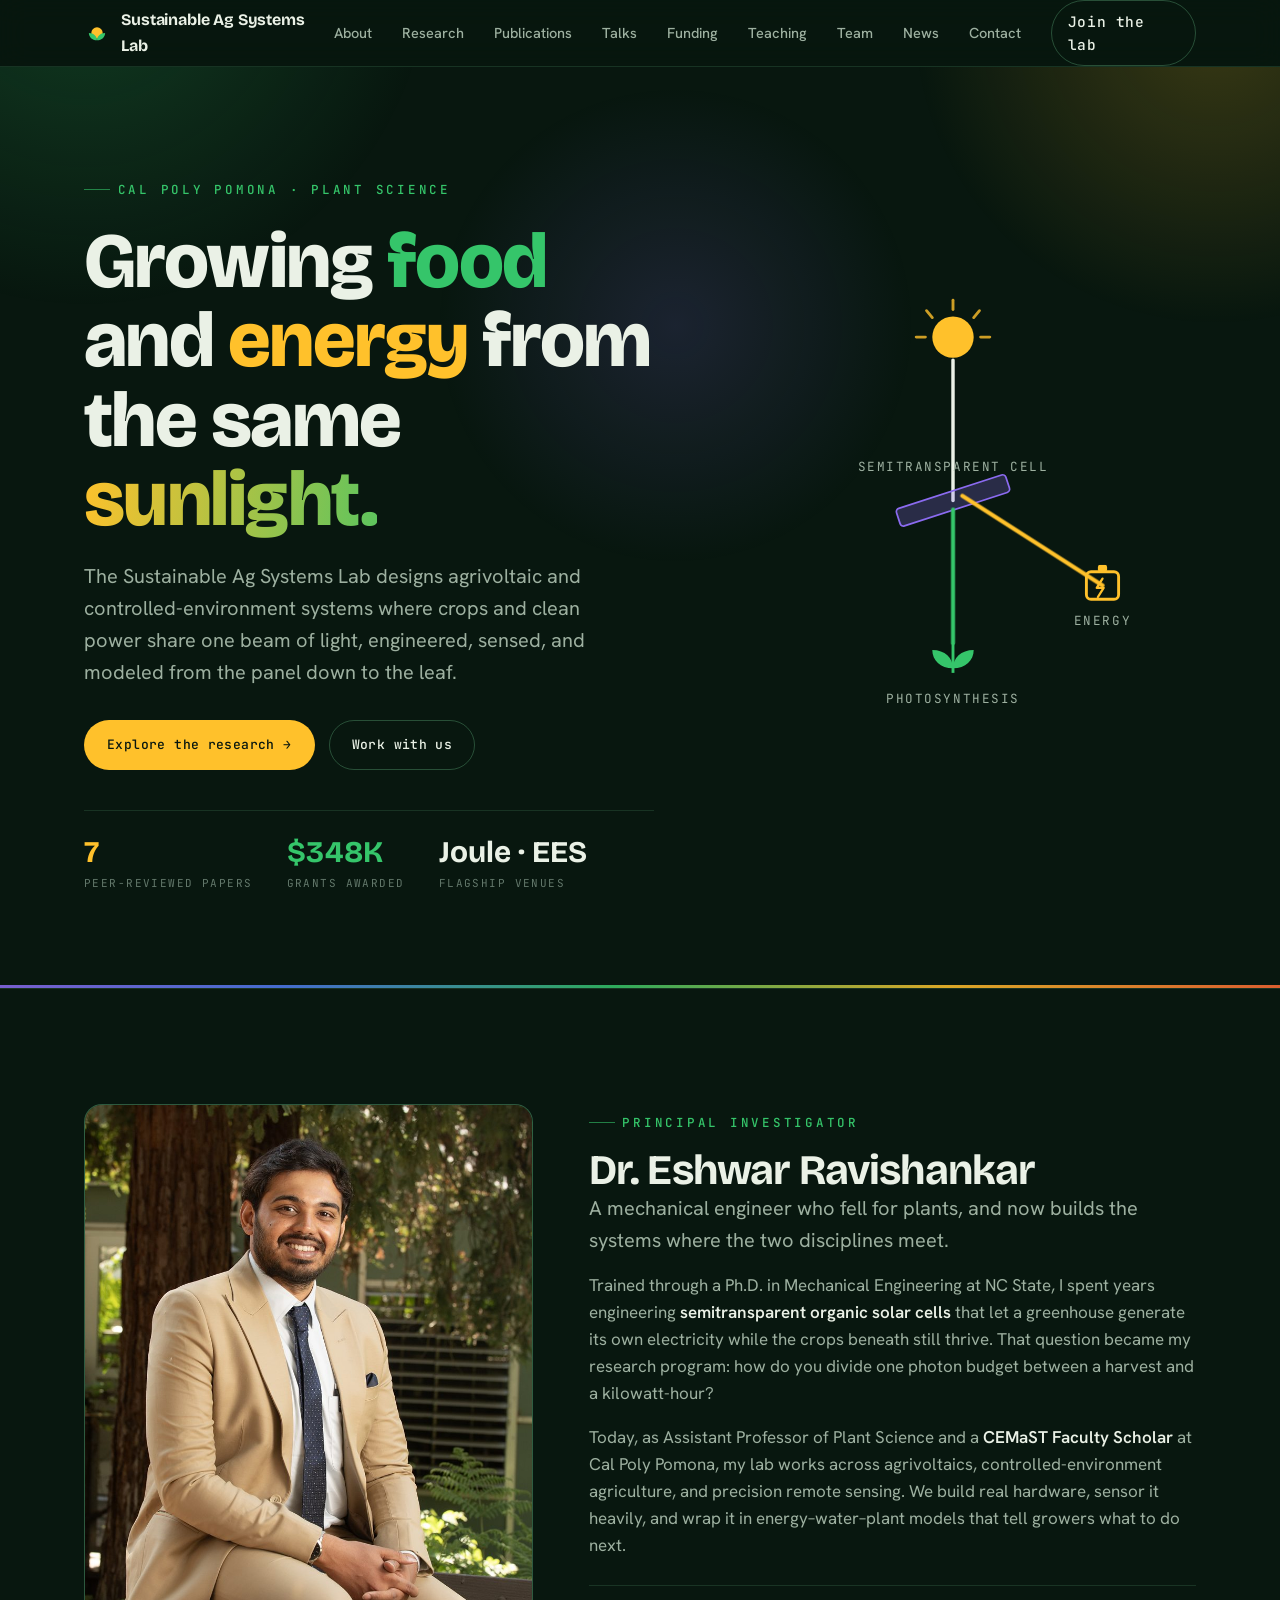
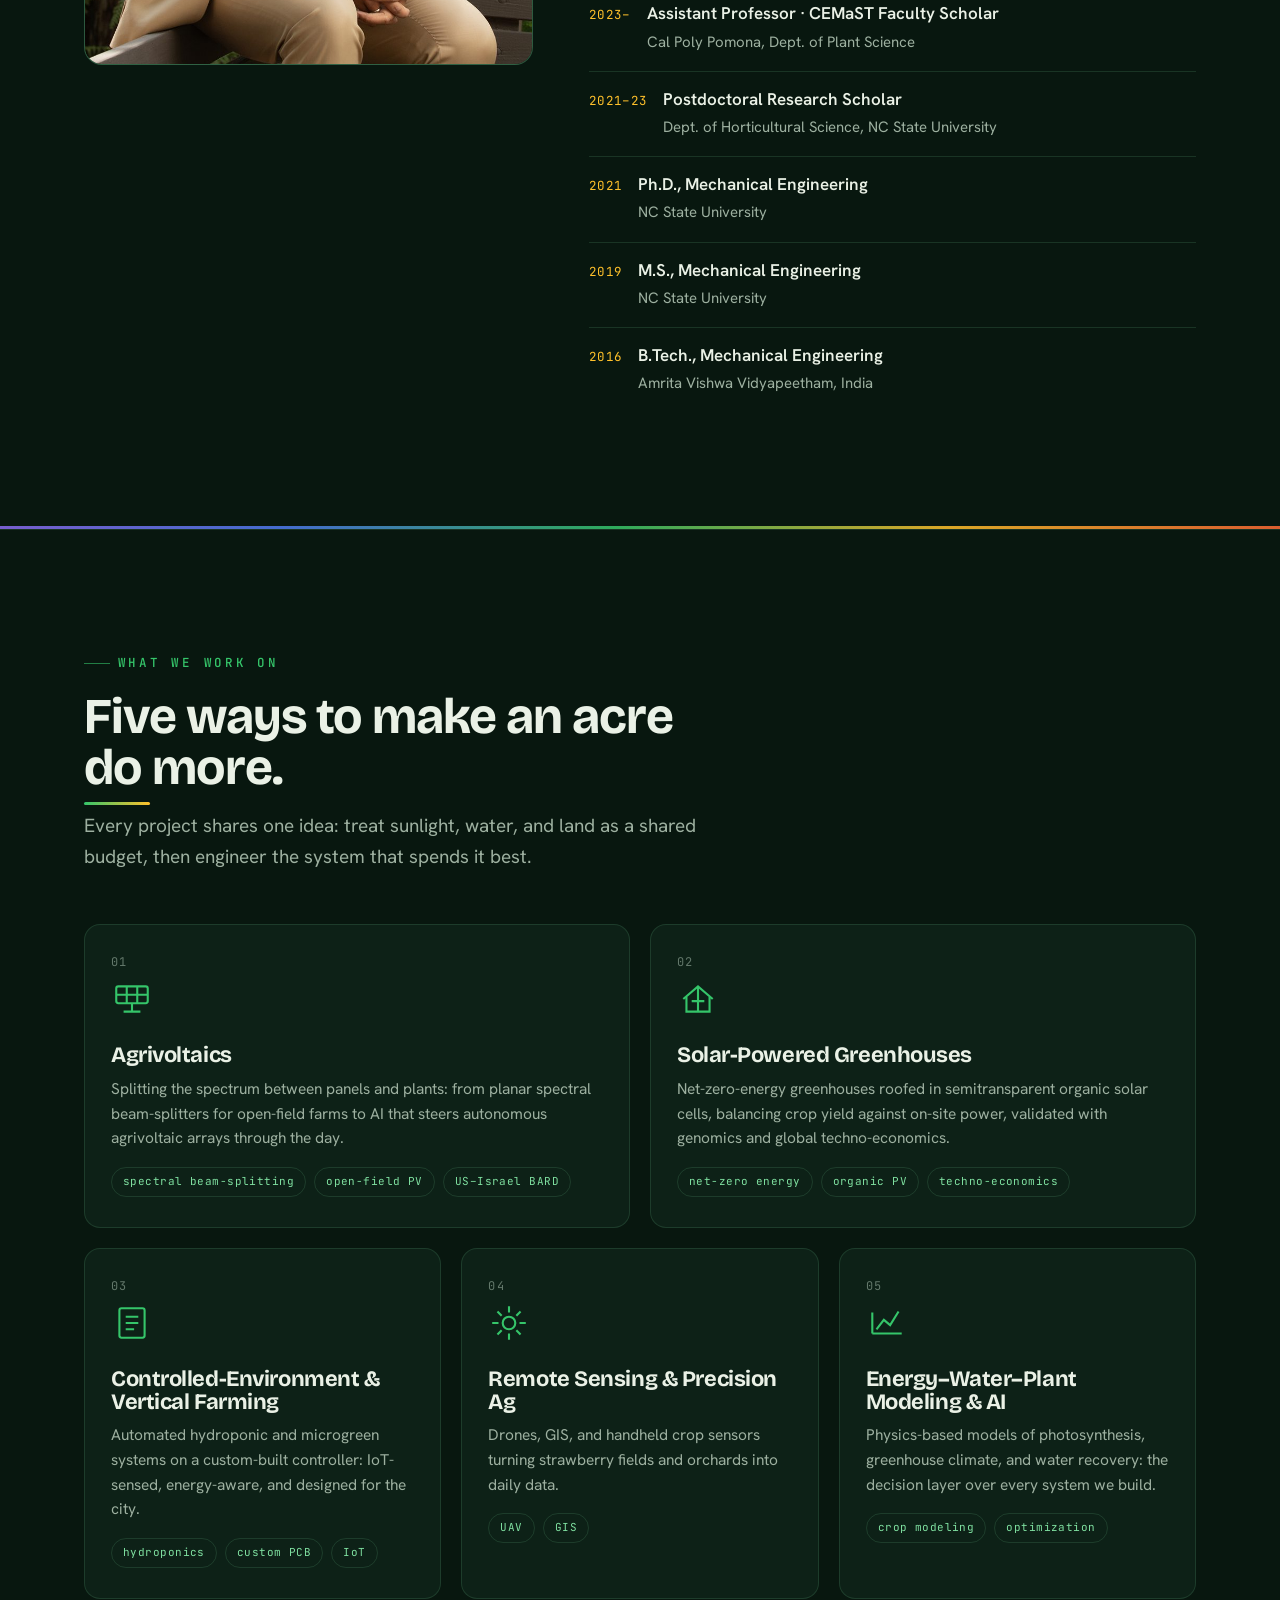
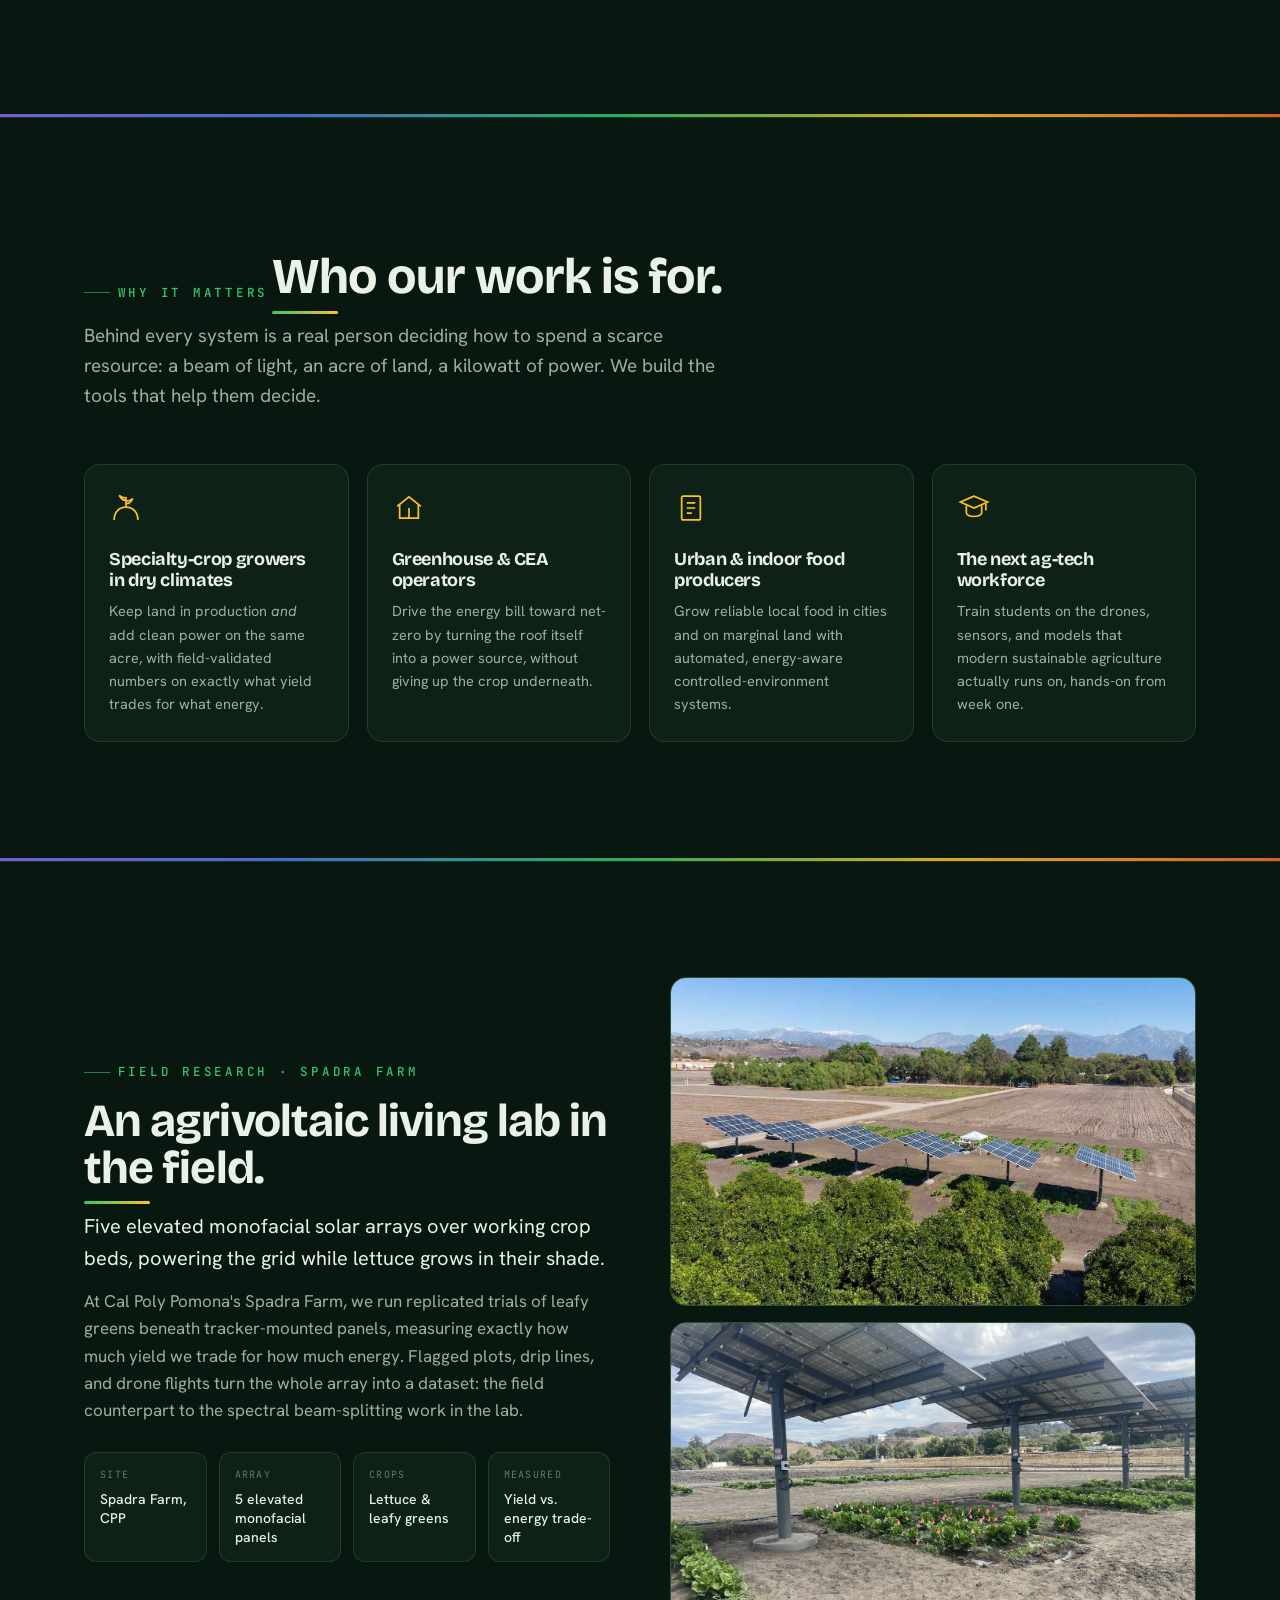
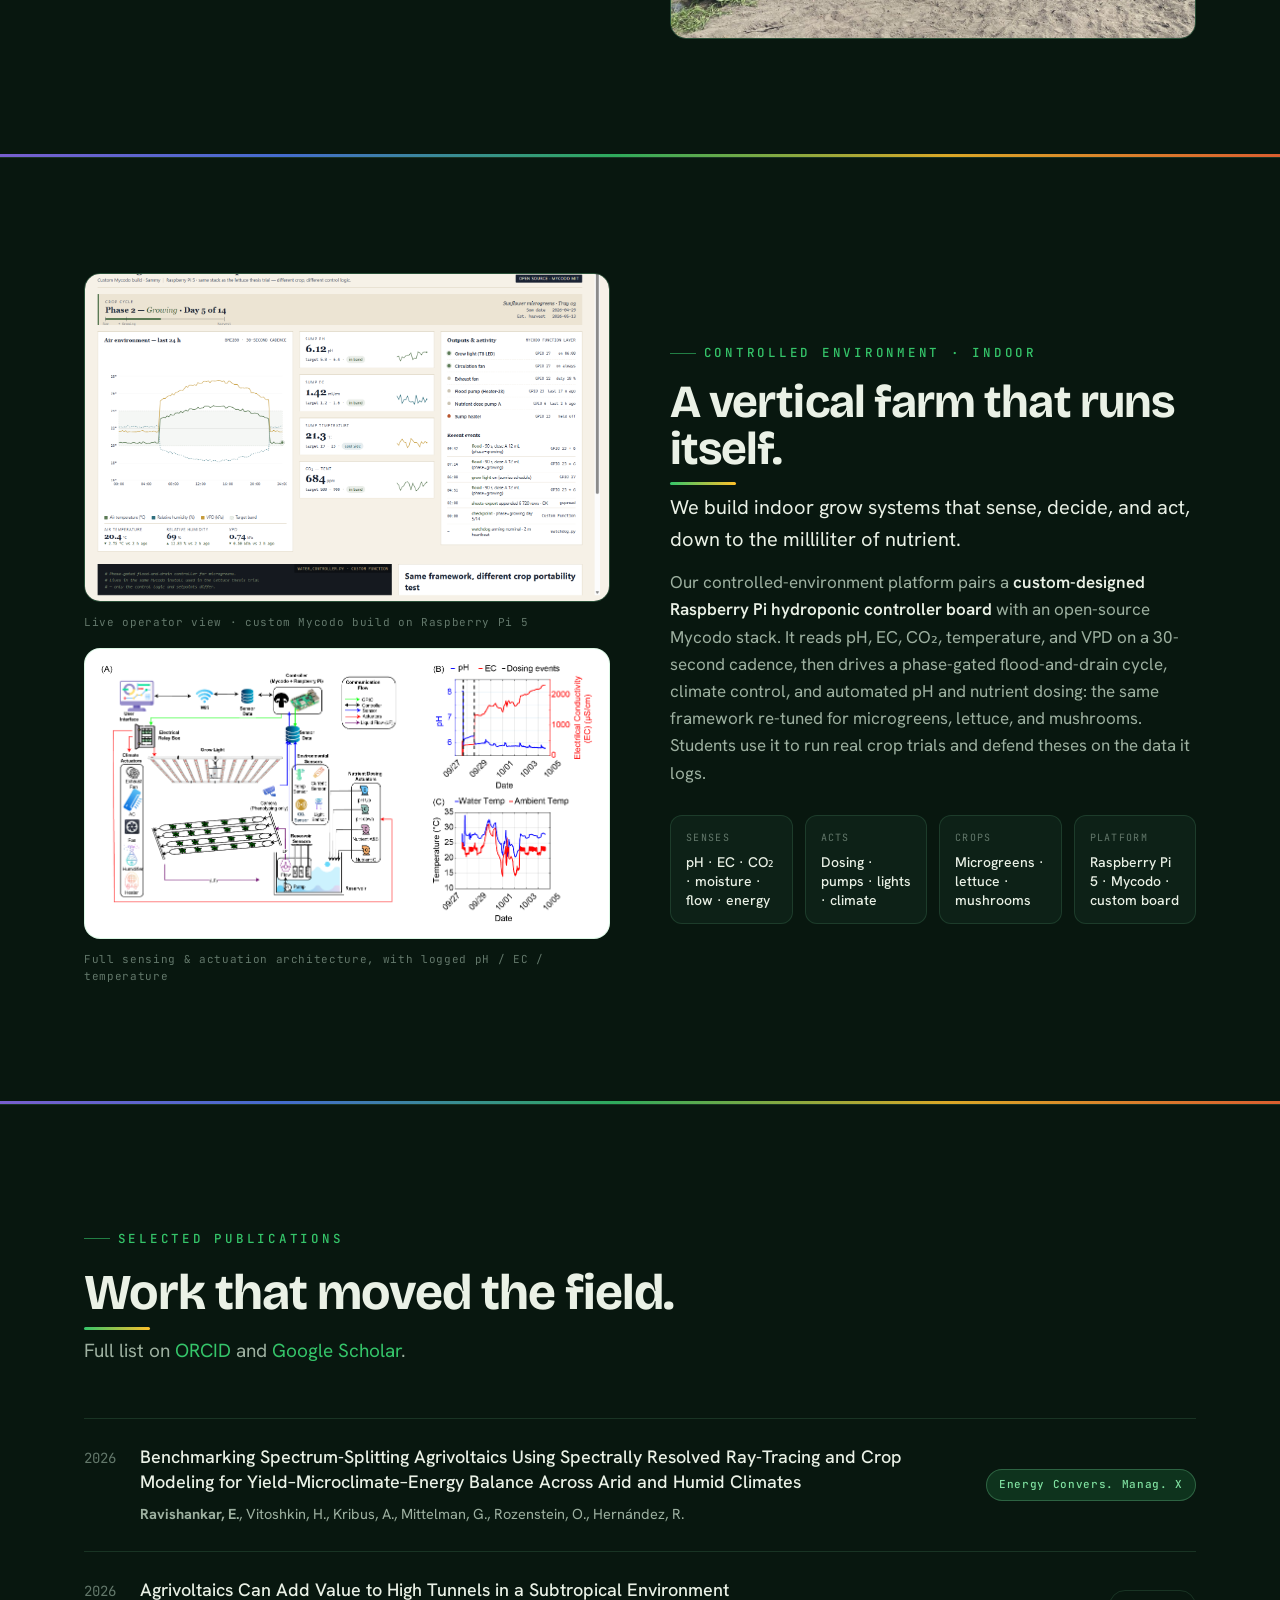
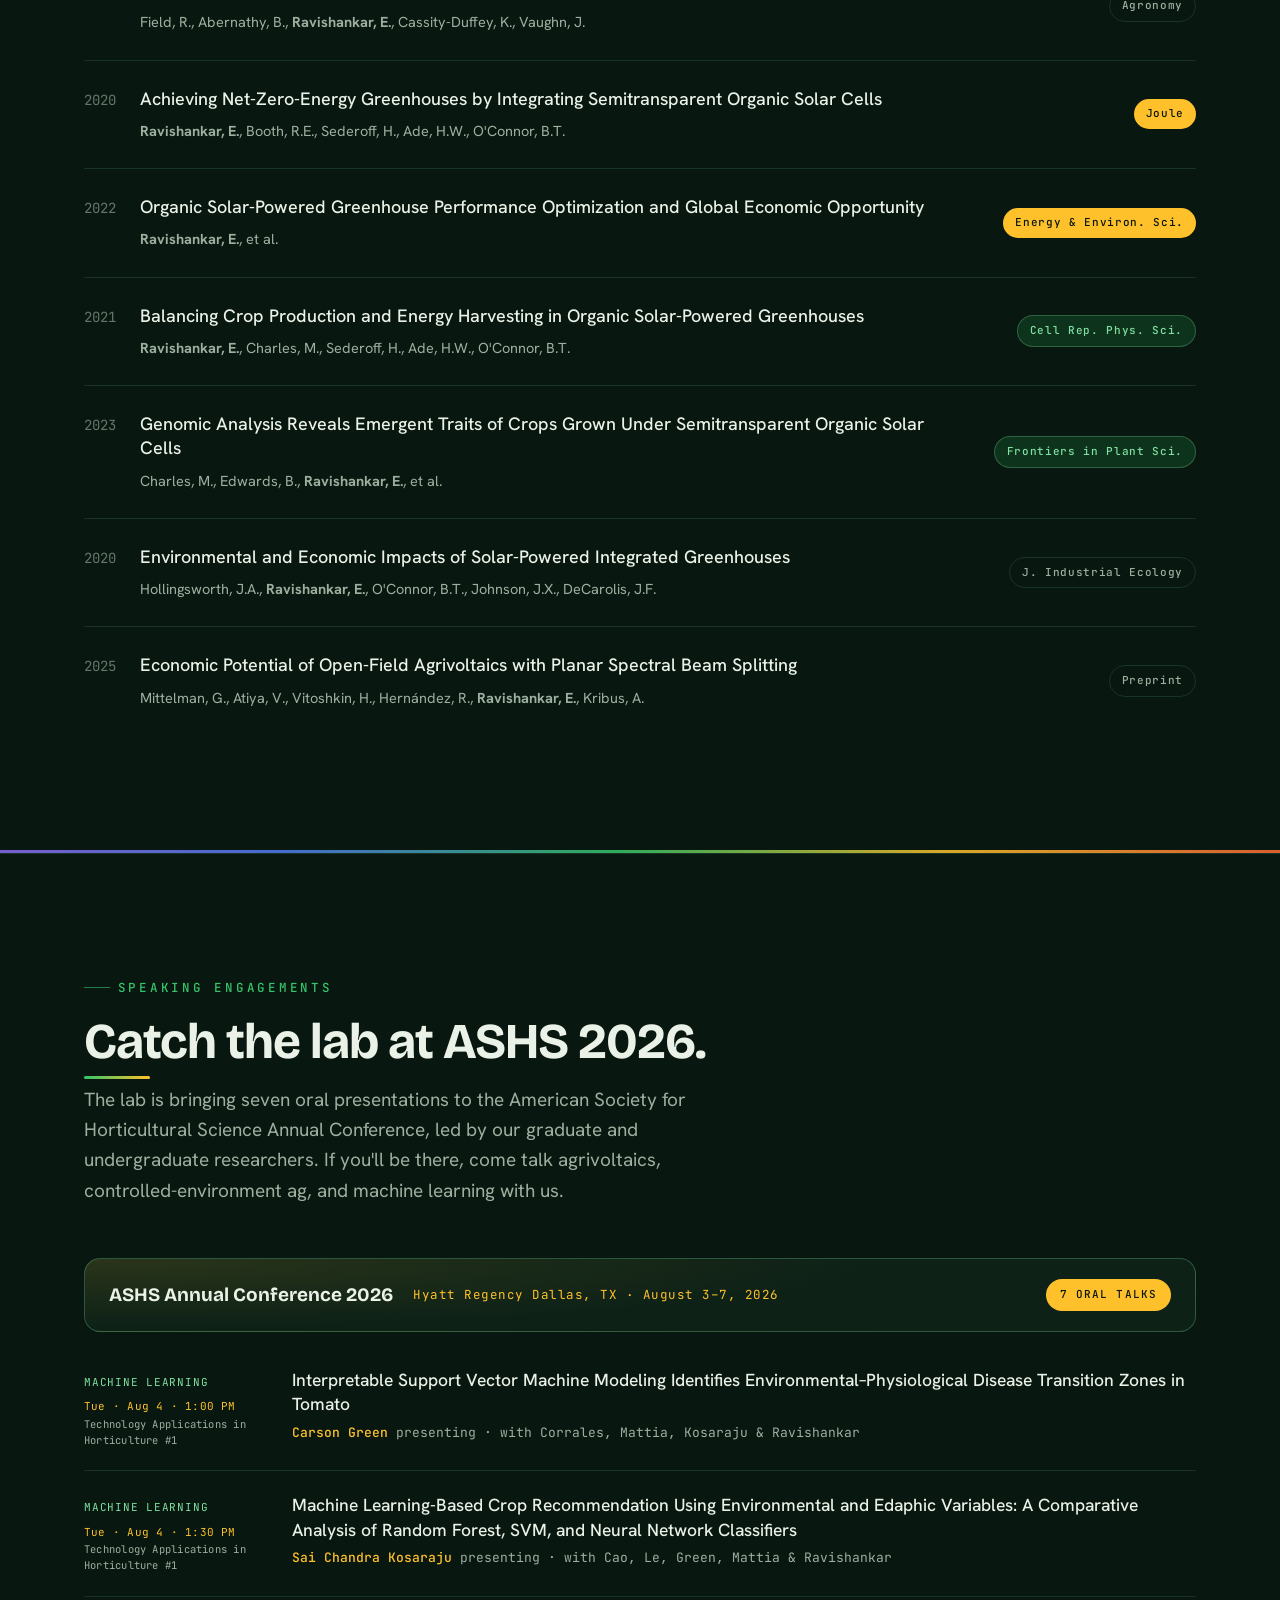
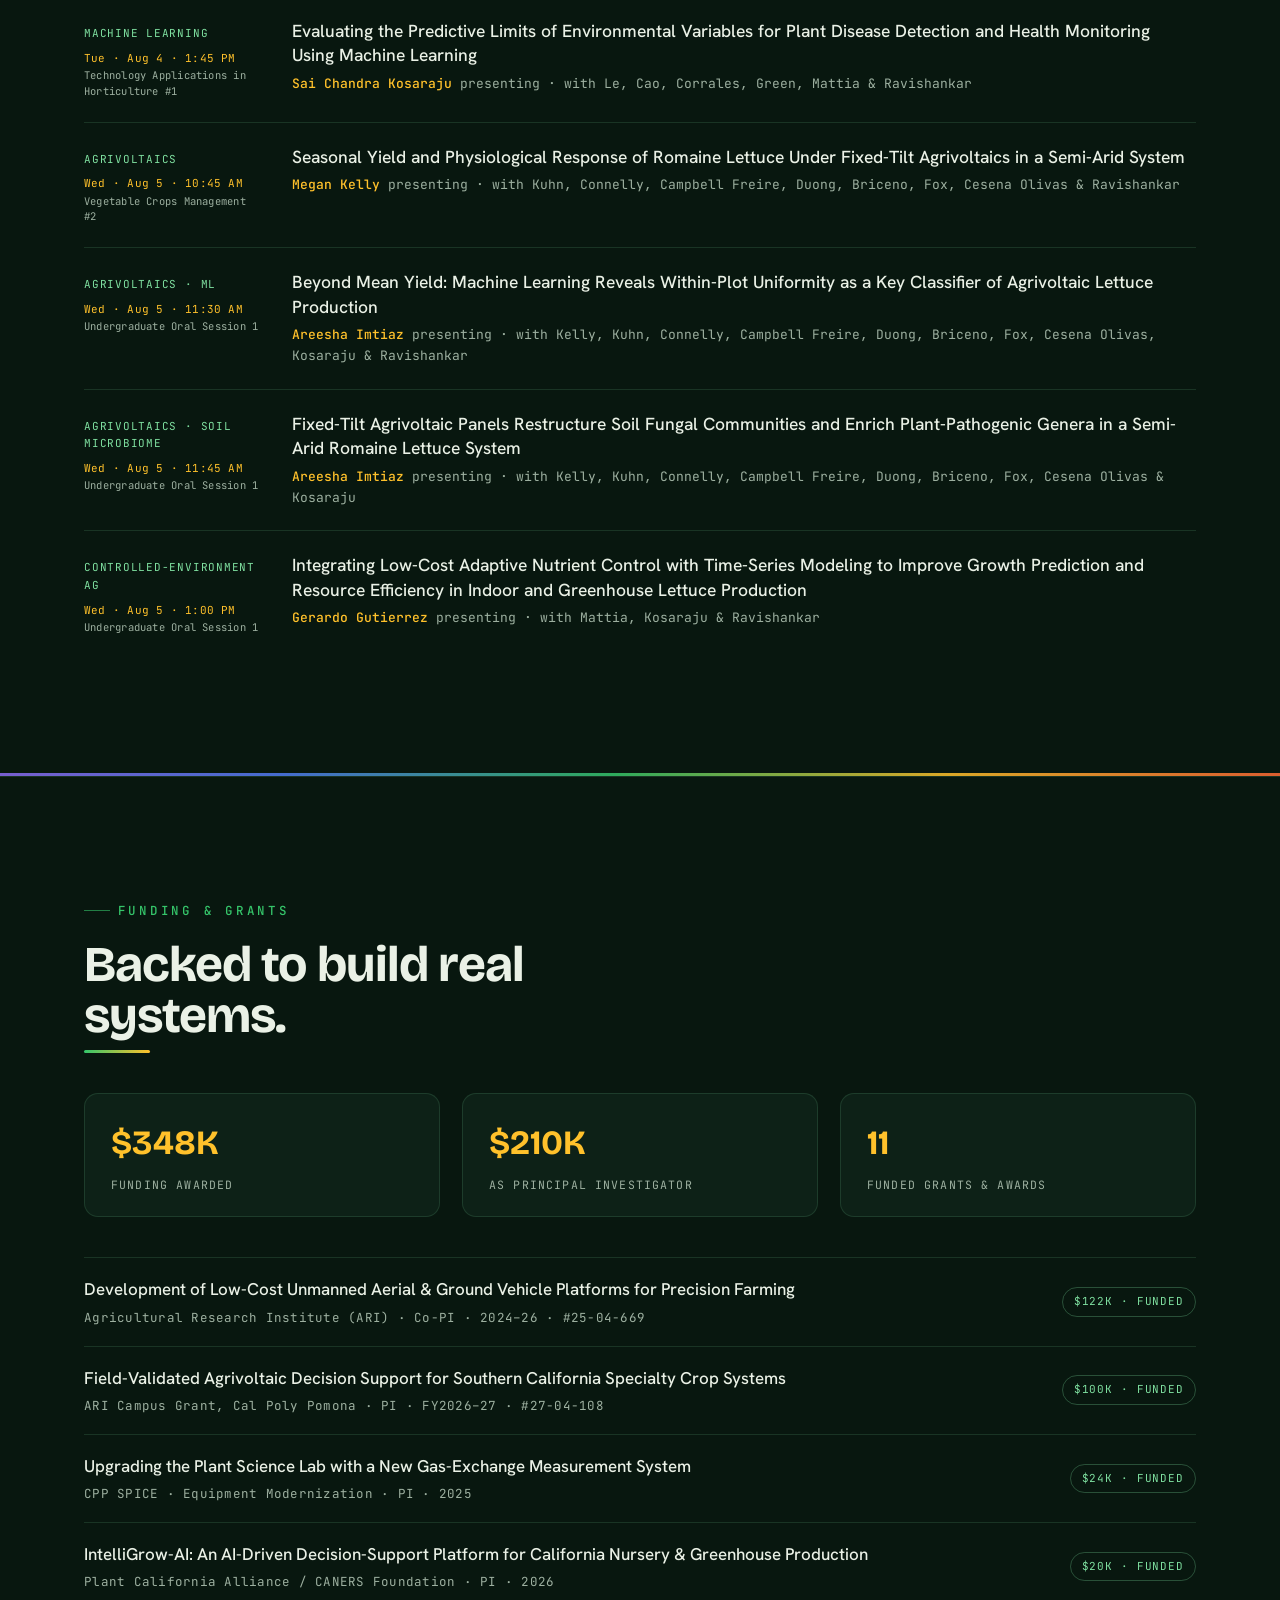
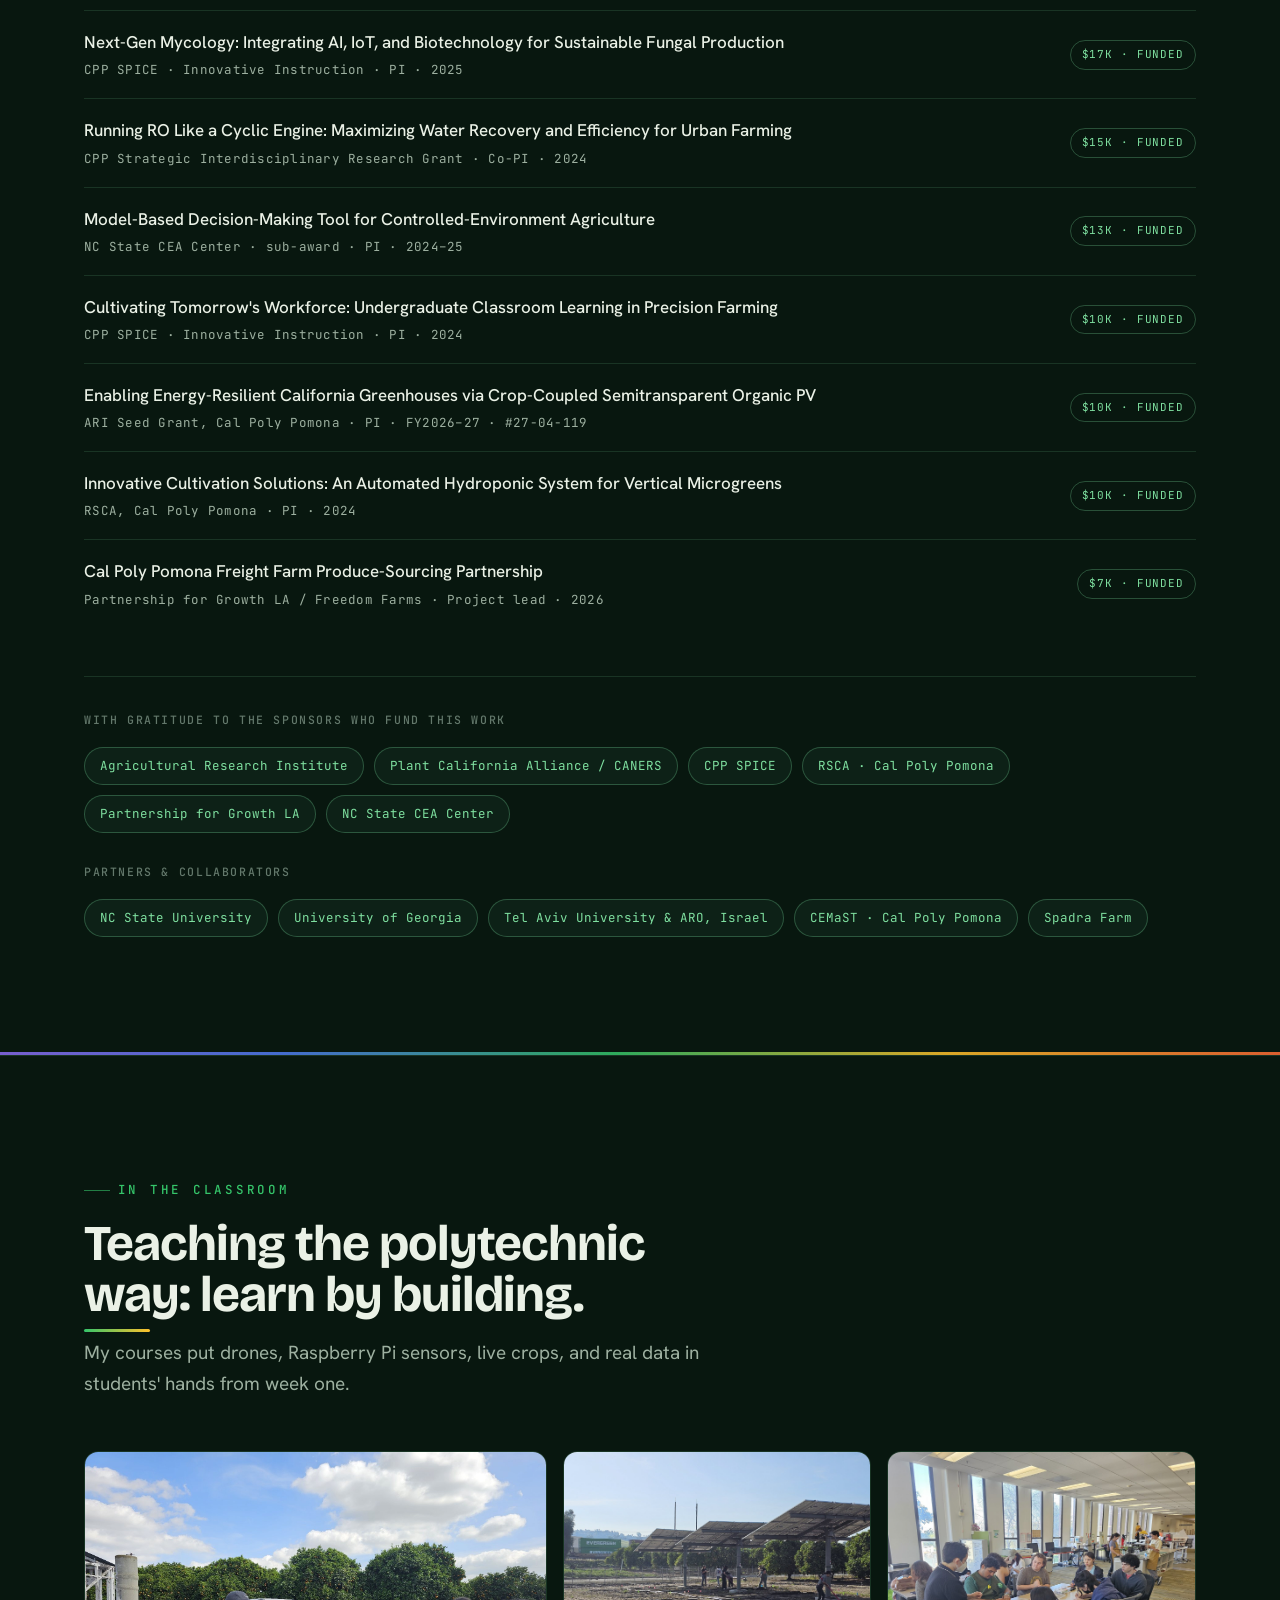
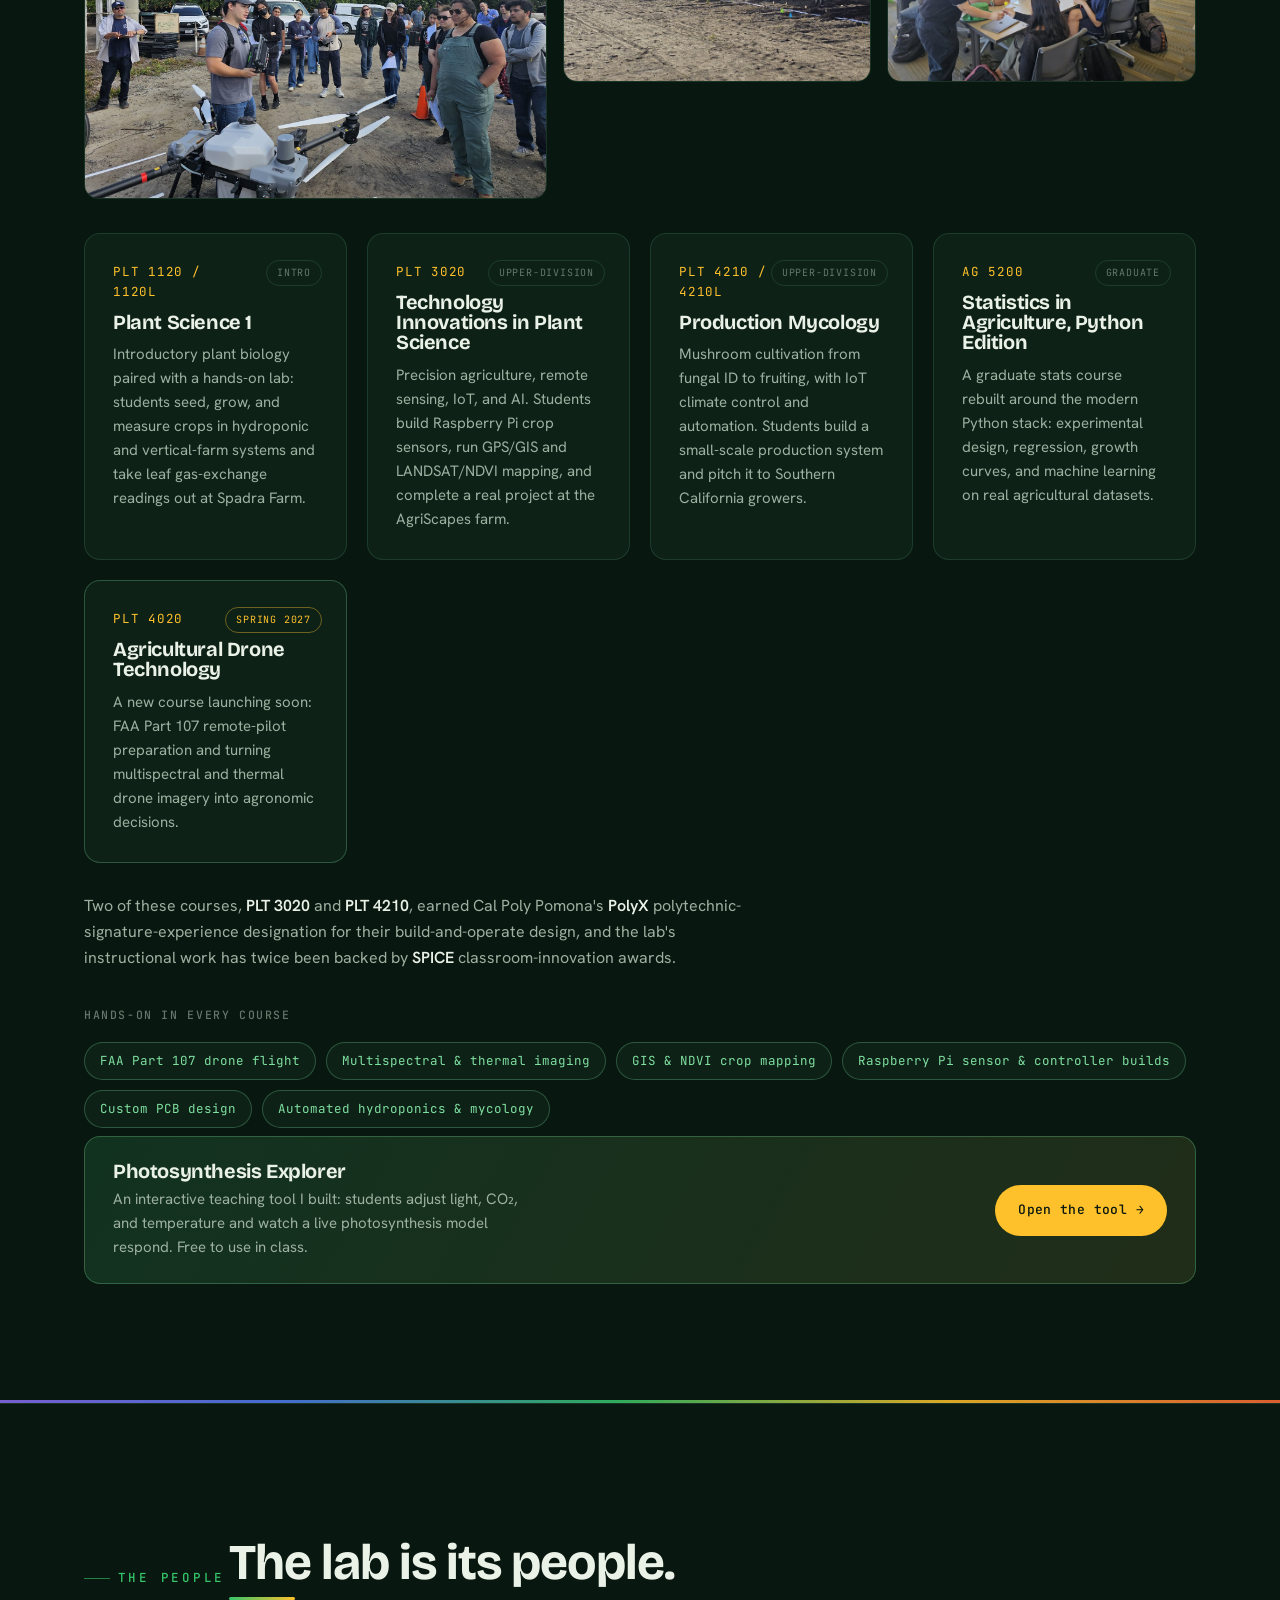
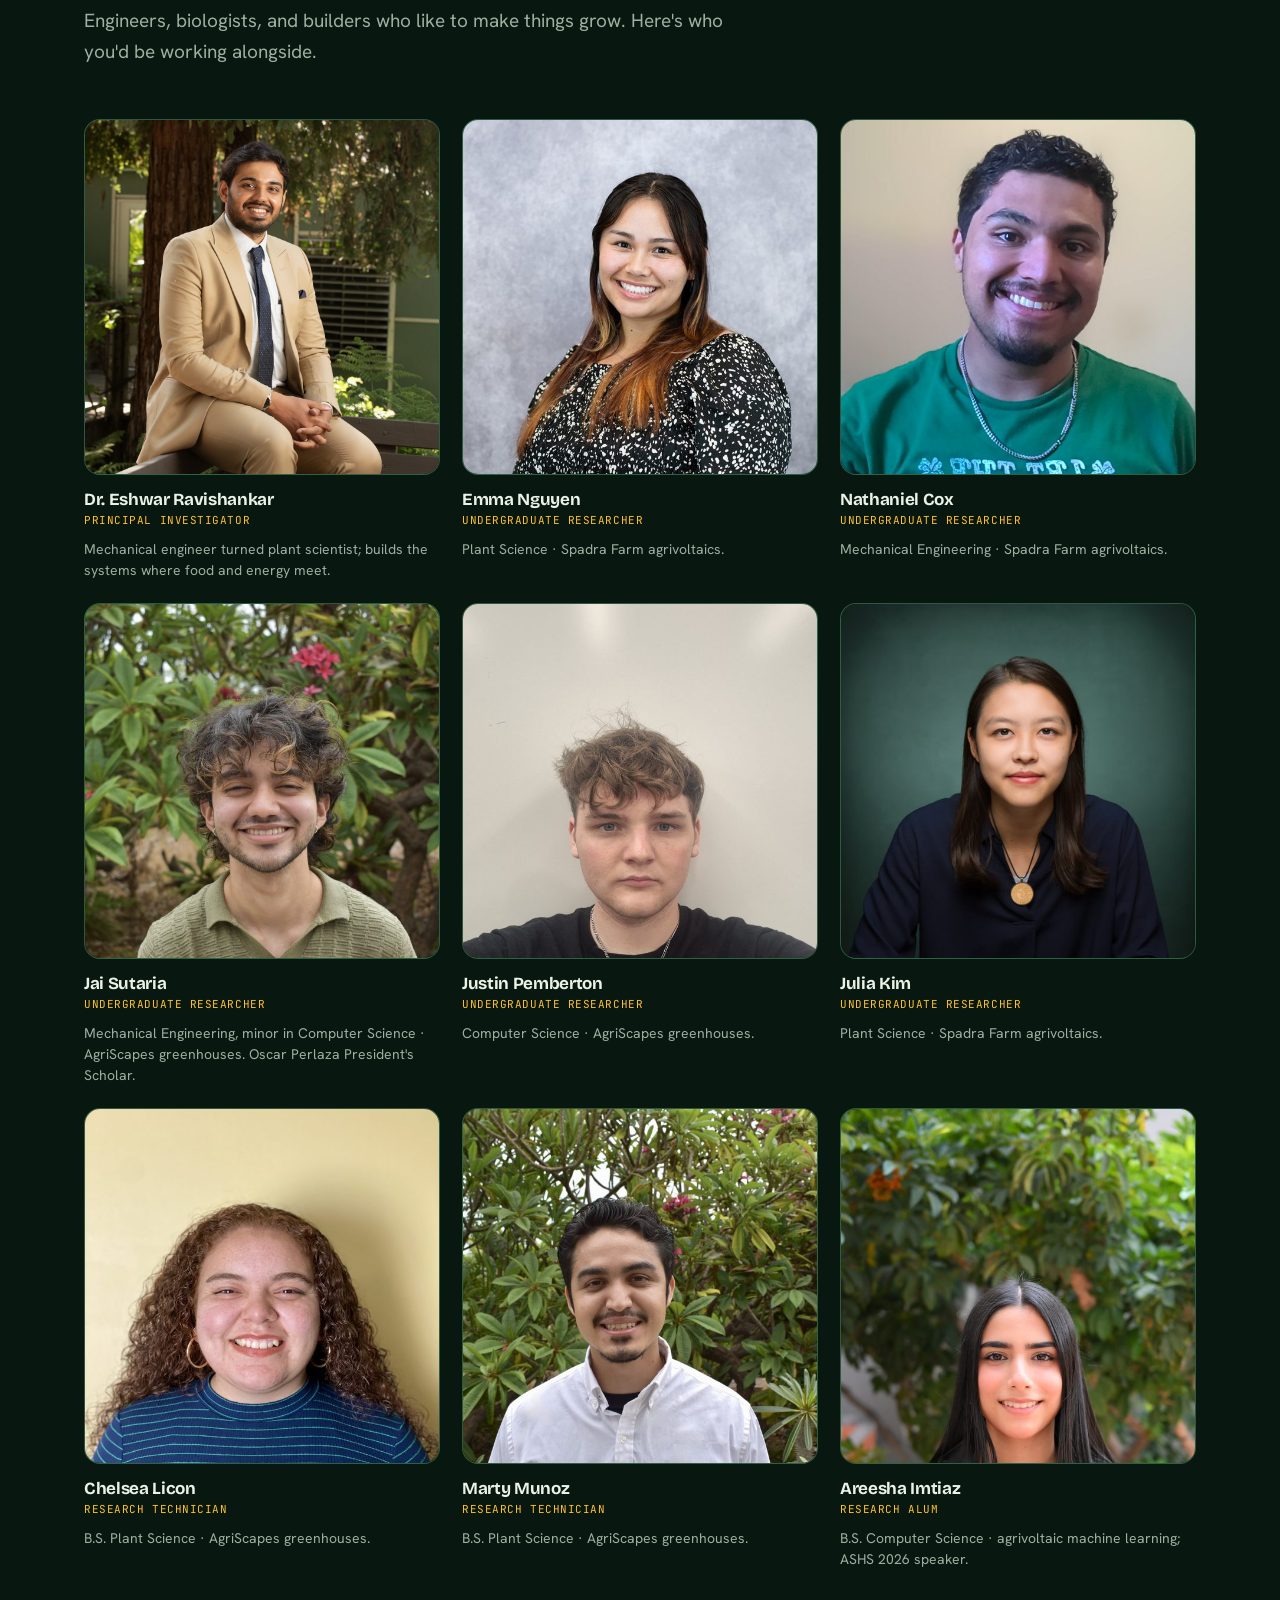
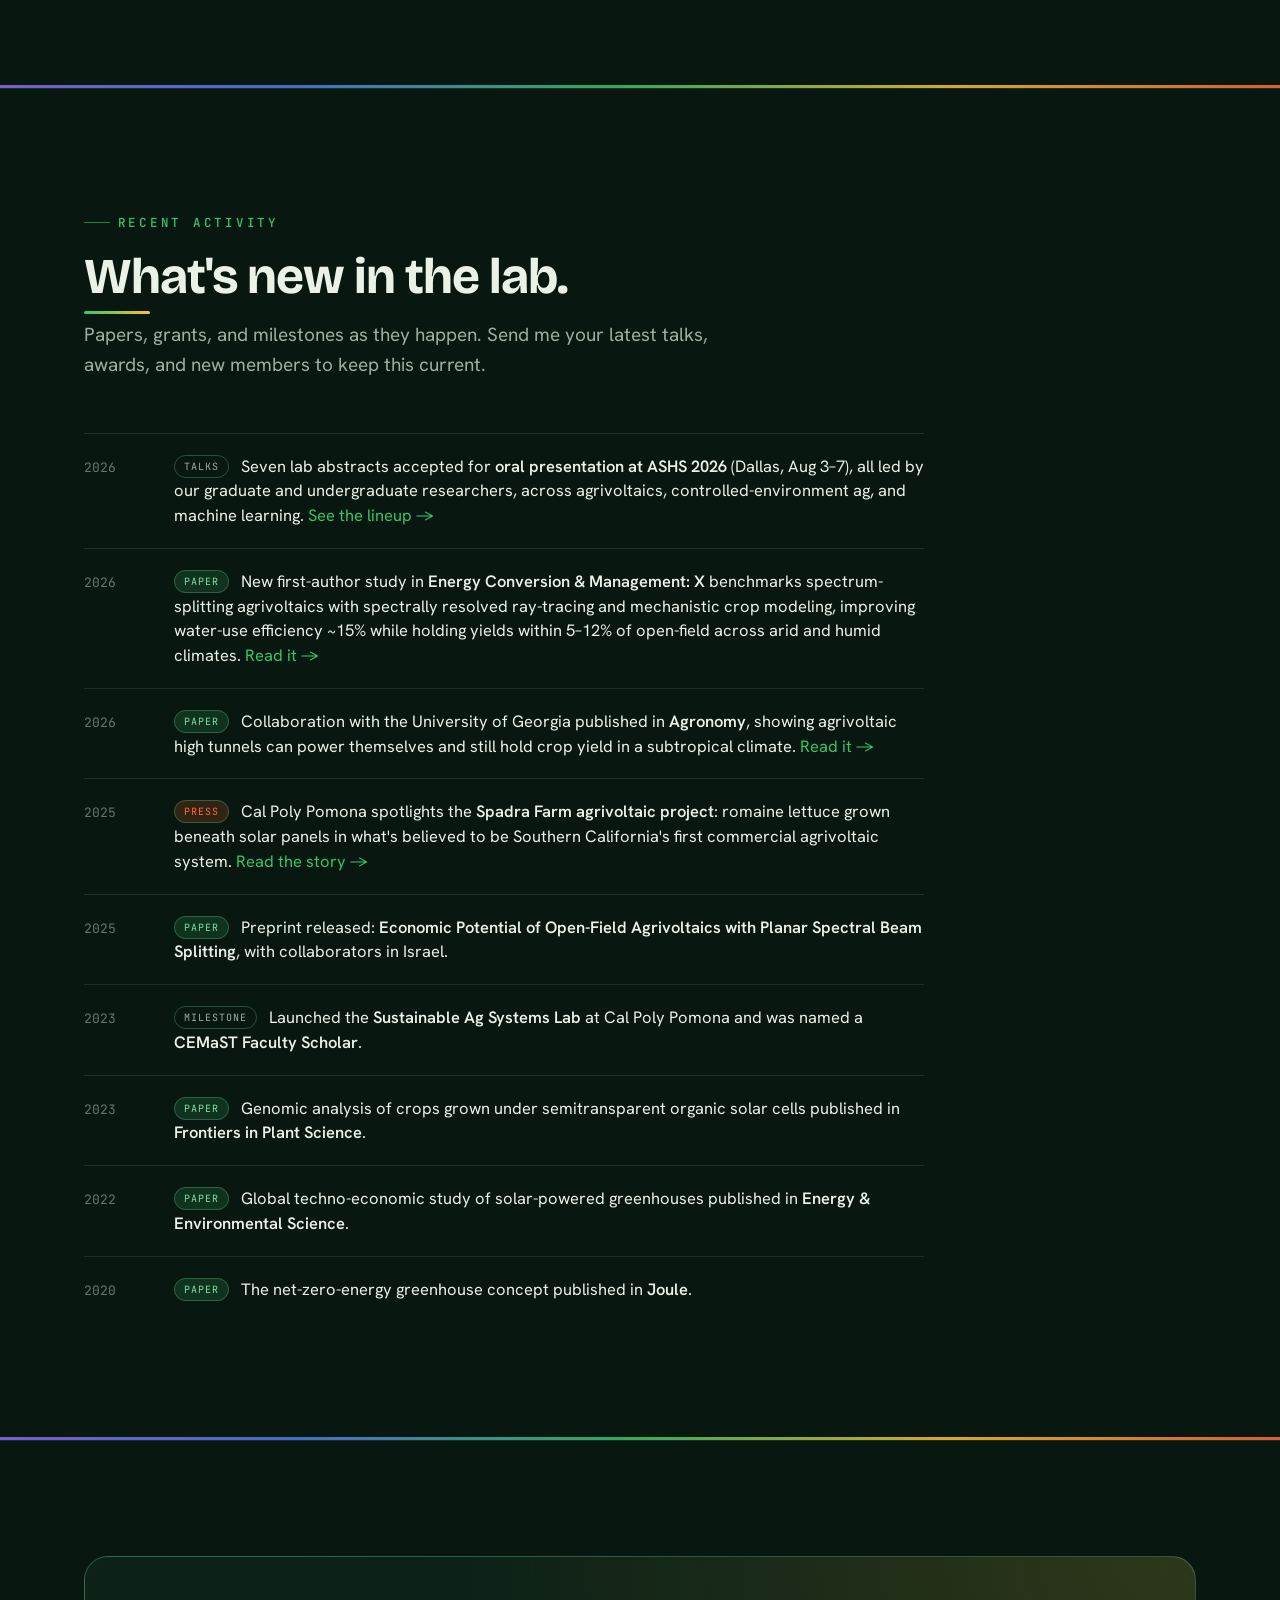
==== index.html @ 25a46b3b "Add team members Julia Kim and Areesha Imtiaz; 3-col team grid Co-Authored-By: Claude Fable 5 <norep" ====
<!doctype html>
<html lang="en">
<head>
<meta charset="utf-8" />
<meta name="viewport" content="width=device-width, initial-scale=1" />
<title>Sustainable Ag Systems Lab · Eshwar Ravishankar · Cal Poly Pomona</title>
<meta name="description" content="The Sustainable Ag Systems Lab at Cal Poly Pomona, led by Dr. Eshwar Ravishankar, grows food and energy from the same sunlight: agrivoltaics, solar-powered greenhouses, controlled-environment agriculture, and precision remote sensing." />
<link rel="preconnect" href="https://fonts.googleapis.com" />
<link rel="preconnect" href="https://fonts.gstatic.com" crossorigin />
<link href="https://fonts.googleapis.com/css2?family=Bricolage+Grotesque:opsz,wght@12..96,500;12..96,600;12..96,700;12..96,800&family=Hanken+Grotesk:wght@400;500;600;700&family=JetBrains+Mono:wght@400;500;700&display=swap" rel="stylesheet" />
<style>
/* ============ TOKENS ============ */
:root{
  --canopy:#08170F;      /* near-black deep green base */
  --canopy-rgb:8,23,15;
  --canopy-2:#0D2117;    /* raised surface */
  --canopy-3:#12301F;    /* card */
  --leaf:#35C56A;        /* living green */
  --leaf-rgb:53,197,106;
  --leaf-soft:#7FE0A0;
  --solar:#FFC12B;       /* solar gold */
  --solar-rgb:255,193,43;
  --ember:#FF6B35;       /* energetic accent */
  --ember-rgb:255,107,53;
  --violet:#8B6BF0;      /* short-wavelength edge, used sparingly */
  --violet-rgb:139,107,240;
  --mist:#EAF1E6;        /* primary text on dark */
  --stone:#9DB0A0;       /* secondary text */
  --stone-dim:#63786B;
  --line:rgba(127,224,160,.14);
  --line-strong:rgba(127,224,160,.28);
  --maxw:1160px;
  --ff-display:"Bricolage Grotesque",system-ui,sans-serif;
  --ff-body:"Hanken Grotesk",system-ui,sans-serif;
  --ff-mono:"JetBrains Mono",ui-monospace,monospace;
}
*{box-sizing:border-box}
html{scroll-behavior:smooth}
[id]{scroll-margin-top:88px}
body{
  margin:0;background:var(--canopy);color:var(--mist);
  font-family:var(--ff-body);font-size:17px;line-height:1.6;
  -webkit-font-smoothing:antialiased;text-rendering:optimizeLegibility;
  overflow-x:hidden;
}
a{color:inherit;text-decoration:none}
img{max-width:100%;display:block}
h1,h2,h3{font-family:var(--ff-display);font-weight:700;line-height:1.02;letter-spacing:-.02em;margin:0}
p{margin:0 0 1rem}
::selection{background:var(--solar);color:var(--canopy)}

/* ============ LAYOUT ============ */
.wrap{max-width:var(--maxw);margin:0 auto;padding:0 24px}
section{position:relative}
.eyebrow{
  font-family:var(--ff-mono);font-size:12.5px;font-weight:500;letter-spacing:.22em;
  text-transform:uppercase;color:var(--leaf);display:inline-flex;align-items:center;gap:.6em;
}
.eyebrow::before{content:"";width:26px;height:1px;background:var(--leaf);opacity:.6}

/* ============ NAV ============ */
header.nav{
  position:sticky;top:0;z-index:50;
  backdrop-filter:blur(14px);background:rgba(8,23,15,.72);
  border-bottom:1px solid var(--line);
}
.nav-inner{display:flex;align-items:center;justify-content:space-between;height:66px}
.brand{display:flex;align-items:center;gap:.7rem;font-family:var(--ff-display);font-weight:700;font-size:16px;letter-spacing:-.01em}
.brand .mark{width:26px;height:26px;flex:0 0 auto}
.nav-links{display:flex;gap:30px;align-items:center}
.nav-links a{font-size:14.5px;color:var(--stone);font-weight:500;transition:color .2s}
.nav-links a:hover{color:var(--mist)}
.nav-cta{
  font-family:var(--ff-mono);font-size:12.5px;letter-spacing:.04em;
  padding:9px 16px;border:1px solid var(--line-strong);border-radius:999px;color:var(--mist)!important;
  transition:background .2s,border-color .2s;
}
.nav-cta:hover{background:var(--leaf);color:var(--canopy)!important;border-color:var(--leaf)}
.nav-toggle{display:none;background:none;border:0;color:var(--mist);cursor:pointer}
@media(max-width:1000px){
  .nav-links{display:none}
  .nav-toggle{display:block}
  .nav-links.open{display:flex;position:absolute;top:66px;left:0;right:0;flex-direction:column;
    background:var(--canopy-2);padding:18px 24px;gap:18px;border-bottom:1px solid var(--line)}
}

/* ============ HERO ============ */
.hero{padding:clamp(48px,9vw,104px) 0 clamp(56px,8vw,92px);overflow:hidden}
.hero-grid{display:grid;grid-template-columns:1.08fr .92fr;gap:56px;align-items:center}
.hero h1{
  font-size:clamp(40px,6.2vw,78px);font-weight:800;margin:22px 0 20px;
}
.hero h1 .g{color:var(--leaf)}
.hero h1 .y{color:var(--solar)}
.hero-sub{font-size:clamp(17px,2vw,20px);color:var(--stone);max-width:46ch;margin-bottom:32px}
.hero-cta{display:flex;gap:14px;flex-wrap:wrap;margin-bottom:40px}
.btn{
  font-family:var(--ff-mono);font-size:13px;letter-spacing:.03em;font-weight:500;
  padding:14px 22px;border-radius:999px;display:inline-flex;align-items:center;gap:.6em;
  transition:transform .18s ease,box-shadow .18s ease,background .2s;cursor:pointer;border:1px solid transparent;
}
.btn-primary{background:var(--solar);color:var(--canopy)}
.btn-primary:hover{transform:translateY(-2px);box-shadow:0 10px 30px -8px rgba(255,193,43,.5)}
.btn-ghost{border-color:var(--line-strong);color:var(--mist)}
.btn-ghost:hover{border-color:var(--leaf);color:var(--leaf);transform:translateY(-2px)}
.hero-stats{display:flex;gap:34px;flex-wrap:wrap;border-top:1px solid var(--line);padding-top:26px}
.stat .num{font-family:var(--ff-display);font-weight:700;font-size:30px;line-height:1}
.stat .num.g{color:var(--leaf)}.stat .num.y{color:var(--solar)}
.stat .lab{font-family:var(--ff-mono);font-size:11px;letter-spacing:.13em;text-transform:uppercase;color:var(--stone-dim);margin-top:8px}

/* ---- signature: spectral beam-split diagram ---- */
.split-viz{position:relative;aspect-ratio:1/1;width:100%;max-width:460px;margin:0 auto}
.split-viz svg{width:100%;height:100%;overflow:visible}
.beam{stroke-linecap:round;fill:none}
.draw{stroke-dasharray:1;stroke-dashoffset:1;animation:draw 1.4s ease forwards}
.draw.d1{animation-delay:.2s}.draw.d2{animation-delay:.9s}.draw.d3{animation-delay:.9s}
@keyframes draw{to{stroke-dashoffset:0}}
.viz-label{font-family:var(--ff-mono);font-size:11px;letter-spacing:.12em;text-transform:uppercase;fill:var(--stone)}
.viz-node{opacity:0;animation:pop .5s ease forwards 1.7s}
@keyframes pop{from{opacity:0;transform:scale(.6)}to{opacity:1;transform:scale(1)}}
.pulse-sun{transform-origin:center;animation:sunpulse 4s ease-in-out infinite}
@keyframes sunpulse{0%,100%{opacity:.85}50%{opacity:1}}
@media(max-width:860px){
  .hero-grid{grid-template-columns:1fr;gap:36px}
  .split-viz{max-width:340px;order:-1}
}

/* ============ SECTION SHELL ============ */
.band{padding:clamp(64px,9vw,116px) 0;border-top:1px solid var(--line)}
.band-head{max-width:640px;margin-bottom:52px}
.band-head h2{font-size:clamp(30px,4.4vw,50px);margin:18px 0 0}
.band-head p{color:var(--stone);font-size:19px;margin-top:18px}

/* spectrum divider (echo of signature) */
.spectrum-rule{height:3px;border:0;margin:0;
  background:linear-gradient(90deg,var(--violet),#4f7bf0 22%,var(--leaf) 48%,var(--solar) 74%,var(--ember));
  opacity:.85}

/* ============ ABOUT ============ */
.about-grid{display:grid;grid-template-columns:.85fr 1.15fr;gap:56px;align-items:start}
.portrait{
  position:relative;border-radius:18px;overflow:hidden;aspect-ratio:4/5;
  background:linear-gradient(160deg,var(--canopy-3),var(--canopy-2));border:1px solid var(--line-strong);
}
.portrait img{width:100%;height:100%;object-fit:cover}
.portrait .ph{position:absolute;inset:0;display:flex;flex-direction:column;align-items:center;justify-content:center;gap:12px;color:var(--stone-dim);text-align:center;padding:24px}
.portrait .ph .ph-ic{font-size:34px}
.portrait .ph code{font-family:var(--ff-mono);font-size:11px;color:var(--stone)}
.about-body h2{font-size:clamp(28px,3.6vw,42px)}
.lead{font-size:20px;color:var(--mist)}
.about-body p{color:var(--stone)}
.about-body strong{color:var(--mist);font-weight:600}
.cred-list{list-style:none;padding:0;margin:26px 0 0;display:grid;gap:2px}
.cred-list li{display:grid;grid-template-columns:auto 1fr;gap:16px;align-items:baseline;padding:14px 0;border-top:1px solid var(--line)}
.cred-list .yr{font-family:var(--ff-mono);font-size:12.5px;color:var(--solar);letter-spacing:.03em}
.cred-list .d strong{display:block;color:var(--mist);font-weight:600}
.cred-list .d span{color:var(--stone);font-size:15px}
@media(max-width:820px){.about-grid{grid-template-columns:1fr;gap:34px}.portrait{max-width:340px}}

/* ============ RESEARCH ============ */
.rgrid{display:grid;grid-template-columns:repeat(6,1fr);gap:20px}
.rcard{
  grid-column:span 2;background:var(--canopy-2);border:1px solid var(--line);border-radius:16px;
  padding:28px 26px 30px;position:relative;overflow:hidden;transition:border-color .25s,transform .25s;
}
.rcard:hover{border-color:var(--line-strong);transform:translateY(-4px)}
.rcard::after{content:"";position:absolute;left:0;top:0;height:3px;width:100%;
  background:linear-gradient(90deg,var(--leaf),var(--solar));transform:scaleX(0);transform-origin:left;transition:transform .3s}
.rcard:hover::after{transform:scaleX(1)}
.rcard.wide{grid-column:span 3}
.rcard .rn{font-family:var(--ff-mono);font-size:12px;color:var(--stone-dim);letter-spacing:.1em}
.rcard .ric{width:42px;height:42px;margin:6px 0 16px;color:var(--leaf)}
.rcard h3{font-size:22px;margin-bottom:10px}
.rcard p{color:var(--stone);font-size:15.5px;margin:0}
.rcard .tags{margin-top:16px;display:flex;flex-wrap:wrap;gap:8px}
.tag{font-family:var(--ff-mono);font-size:11px;letter-spacing:.04em;color:var(--leaf-soft);
  border:1px solid var(--line);border-radius:999px;padding:5px 11px}
@media(max-width:900px){.rgrid{grid-template-columns:1fr 1fr}.rcard,.rcard.wide{grid-column:span 1}}
@media(max-width:560px){.rgrid{grid-template-columns:1fr}}

/* ============ PUBLICATIONS ============ */
.pub{display:grid;grid-template-columns:auto 1fr auto;gap:24px;align-items:baseline;
  padding:26px 0;border-top:1px solid var(--line);transition:background .2s}
.pub:hover{background:linear-gradient(90deg,rgba(53,197,106,.05),transparent)}
.pub .py{font-family:var(--ff-mono);font-size:14px;color:var(--stone-dim)}
.pub .pt{font-size:18px;color:var(--mist);font-weight:500;line-height:1.35;margin:0 0 8px}
.pub .pa{color:var(--stone);font-size:14.5px;margin:0}
.pub .pa em{color:var(--stone)}
.venue{font-family:var(--ff-mono);font-size:11px;letter-spacing:.06em;padding:6px 12px;border-radius:999px;
  white-space:nowrap;font-weight:500;align-self:center}
.venue.flag{background:var(--solar);color:var(--canopy)}
.venue.mid{background:rgba(53,197,106,.16);color:var(--leaf-soft);border:1px solid var(--line-strong)}
.venue.std{border:1px solid var(--line);color:var(--stone)}
@media(max-width:720px){.pub{grid-template-columns:auto 1fr;gap:8px 18px}.venue{grid-column:2;justify-self:start;margin-top:6px}}

/* ============ FUNDING ============ */
.fund-top{display:flex;gap:22px;flex-wrap:wrap;margin-bottom:40px}
.fchip{background:var(--canopy-2);border:1px solid var(--line);border-radius:14px;padding:22px 26px;flex:1;min-width:180px}
.fchip .fn{font-family:var(--ff-display);font-weight:700;font-size:34px;color:var(--solar)}
.fchip .fl{font-family:var(--ff-mono);font-size:11.5px;letter-spacing:.1em;text-transform:uppercase;color:var(--stone);margin-top:6px}
.grants{display:grid;gap:0}
.grant{display:grid;grid-template-columns:1fr auto;gap:18px;align-items:center;padding:18px 0;border-top:1px solid var(--line)}
.grant .gt{color:var(--mist);font-weight:500}
.grant .gm{font-family:var(--ff-mono);font-size:12.5px;color:var(--stone);margin-top:4px;letter-spacing:.02em}
.grant .gr{font-family:var(--ff-mono);font-size:11px;letter-spacing:.08em;text-transform:uppercase;
  padding:5px 11px;border-radius:999px;border:1px solid var(--line-strong);color:var(--leaf-soft);white-space:nowrap}
.grant .gr.rev{color:var(--solar);border-color:rgba(255,193,43,.4)}

/* ============ TEACHING ============ */
.tgrid{display:grid;grid-template-columns:repeat(auto-fit,minmax(258px,1fr));gap:20px}
.tcard{background:var(--canopy-2);border:1px solid var(--line);border-radius:16px;padding:28px;position:relative}
.tcard .tc{font-family:var(--ff-mono);font-size:12.5px;color:var(--solar);letter-spacing:.06em;padding-right:88px;display:block}
.tcard h3{font-size:20px;margin:10px 0 10px}
.tcard p{color:var(--stone);font-size:15px;margin:0}
.tcard .tlvl{position:absolute;top:26px;right:24px;font-family:var(--ff-mono);font-size:10px;letter-spacing:.08em;
  text-transform:uppercase;color:var(--stone-dim);border:1px solid var(--line);border-radius:999px;padding:4px 10px}
.tcard.soon{border-color:var(--line-strong)}
.tcard.soon .tlvl{color:var(--solar);border-color:rgba(255,193,43,.4)}
.teach-note{color:var(--stone);font-size:16px;max-width:74ch;margin:30px 0 0;line-height:1.65}
.teach-note strong{color:var(--mist);font-weight:600}
.teach-extra{margin-top:34px}
@media(max-width:680px){.tgrid{grid-template-columns:1fr}.tcard .tc{padding-right:80px}}

/* ============ JOIN ============ */
.join{background:
  radial-gradient(120% 140% at 100% 0%,rgba(255,193,43,.14),transparent 55%),
  radial-gradient(120% 140% at 0% 100%,rgba(53,197,106,.16),transparent 55%),
  var(--canopy-2);
  border:1px solid var(--line-strong);border-radius:24px;padding:clamp(38px,6vw,72px);text-align:center}
.join h2{font-size:clamp(30px,4.6vw,52px);max-width:16ch;margin:16px auto 18px}
.join p{color:var(--stone);max-width:56ch;margin:0 auto 30px;font-size:19px}
.join .who{display:flex;gap:12px;flex-wrap:wrap;justify-content:center;margin-bottom:34px}
.who span{font-family:var(--ff-mono);font-size:12.5px;color:var(--leaf-soft);border:1px solid var(--line);
  border-radius:999px;padding:8px 15px}

/* ============ FOOTER ============ */
footer{border-top:1px solid var(--line);padding:64px 0 48px;margin-top:8px}
.foot-grid{display:grid;grid-template-columns:1.4fr 1fr 1fr;gap:40px}
.foot-brand{display:flex;align-items:center;gap:.7rem;font-family:var(--ff-display);font-weight:700;font-size:18px;margin-bottom:16px}
.foot-brand .mark{width:28px;height:28px}
.foot p{color:var(--stone);font-size:15px;max-width:34ch}
.foot h4{font-family:var(--ff-mono);font-size:11.5px;letter-spacing:.14em;text-transform:uppercase;color:var(--stone-dim);margin:0 0 16px;font-weight:500}
.foot ul{list-style:none;padding:0;margin:0;display:grid;gap:11px}
.foot ul a{color:var(--stone);font-size:15px;transition:color .2s}
.foot ul a:hover{color:var(--leaf)}
.foot-bot{margin-top:52px;padding-top:26px;border-top:1px solid var(--line);
  display:flex;justify-content:space-between;gap:16px;flex-wrap:wrap;
  font-family:var(--ff-mono);font-size:12px;color:var(--stone-dim);letter-spacing:.02em}
@media(max-width:720px){.foot-grid{grid-template-columns:1fr 1fr}.foot-brand{grid-column:1/-1}}

/* ============ FEATURE BANDS (image + text) ============ */
.feature{padding:clamp(64px,9vw,116px) 0;border-top:1px solid var(--line)}
.feature-grid{display:grid;grid-template-columns:1fr 1fr;gap:clamp(34px,5vw,60px);align-items:center}
.feature-text h2{font-size:clamp(28px,4vw,46px);margin:16px 0 18px}
.feature-text .lead{font-size:20px;color:var(--mist);margin-bottom:14px}
.feature-text p{color:var(--stone);font-size:17px}
.feature-text strong{color:var(--mist);font-weight:600}
.feature-media{display:grid;gap:16px}
.feature-media img{border-radius:16px;border:1px solid var(--line-strong);width:100%;object-fit:cover;display:block}
.feature-media .big{aspect-ratio:16/10}
.feature-media .two{display:grid;grid-template-columns:1fr 1fr;gap:16px}
.feature-media .two img{aspect-ratio:4/3}
.feature-media .figure-card{background:#fff;padding:14px 16px;border-radius:16px;border:1px solid var(--line-strong)}
.feature-media .figure-card img{border:0;border-radius:4px}
.media-left .feature-media{order:-1}
.imgcap{font-family:var(--ff-mono);font-size:11px;letter-spacing:.06em;color:var(--stone-dim);margin-top:-4px}
.specs{display:grid;grid-template-columns:repeat(4,1fr);gap:12px;margin-top:28px}
.spec{border:1px solid var(--line);border-radius:12px;padding:14px 15px;background:var(--canopy-2)}
.spec .sl{font-family:var(--ff-mono);font-size:10px;letter-spacing:.13em;text-transform:uppercase;color:var(--stone-dim)}
.spec .sv{color:var(--mist);font-size:14px;margin-top:7px;font-weight:500;line-height:1.35}
.pill-row{display:flex;flex-wrap:wrap;gap:8px;margin-top:22px}
@media(max-width:820px){
  .feature-grid{grid-template-columns:1fr;gap:30px}
  .media-left .feature-media{order:-1}
  .feature .feature-media{order:-1}
  .specs{grid-template-columns:1fr 1fr}
}

/* ============ TEACHING gallery + tools ============ */
.tgallery{display:grid;grid-template-columns:1.5fr 1fr 1fr;gap:16px;margin-bottom:34px}
.tgallery figure{margin:0}
.tgallery img{border-radius:14px;border:1px solid var(--line);width:100%;object-fit:cover;aspect-ratio:4/3;display:block}
.tgallery .lead-img img{aspect-ratio:auto;height:100%;min-height:220px}
.tgallery .lead-img{grid-row:span 2}
@media(max-width:760px){.tgallery{grid-template-columns:1fr 1fr}.tgallery .lead-img{grid-column:1/-1;grid-row:auto}.tgallery .lead-img img{min-height:0;aspect-ratio:16/9}}
.tools{display:flex;gap:20px;flex-wrap:wrap;align-items:center;justify-content:space-between;
  background:linear-gradient(120deg,rgba(53,197,106,.10),rgba(255,193,43,.08)),var(--canopy-2);
  border:1px solid var(--line-strong);border-radius:16px;padding:24px 28px;margin-top:8px}
.tools .tt h3{font-size:20px;margin-bottom:6px}
.tools .tt p{color:var(--stone);font-size:15px;margin:0;max-width:52ch}

/* ============ IMPACT ============ */
.impact-grid{display:grid;grid-template-columns:repeat(4,1fr);gap:18px}
.icard{background:var(--canopy-2);border:1px solid var(--line);border-radius:16px;padding:26px 24px}
.icard .iic{width:34px;height:34px;color:var(--solar);margin-bottom:16px}
.icard h3{font-size:18px;margin-bottom:9px;line-height:1.15}
.icard p{color:var(--stone);font-size:14.5px;margin:0}
@media(max-width:900px){.impact-grid{grid-template-columns:1fr 1fr}}
@media(max-width:520px){.impact-grid{grid-template-columns:1fr}}

/* ============ FUNDERS / PARTNERS thank-you ============ */
.thanks{margin-top:48px;padding-top:34px;border-top:1px solid var(--line)}
.thanks + .thanks{margin-top:30px;padding-top:0;border-top:0}
.thanks-h{font-family:var(--ff-mono);font-size:11.5px;letter-spacing:.14em;text-transform:uppercase;color:var(--stone-dim);font-weight:500;margin:0 0 18px}
.chip-row{display:flex;flex-wrap:wrap;gap:10px}
.pchip{font-family:var(--ff-mono);font-size:12.5px;color:var(--leaf-soft);border:1px solid var(--line-strong);border-radius:999px;padding:8px 15px;background:var(--canopy-2)}

/* ============ NEWS ============ */
.news{display:grid;gap:0;max-width:840px}
.nitem{display:grid;grid-template-columns:66px 1fr;gap:24px;align-items:baseline;padding:20px 0;border-top:1px solid var(--line)}
.nitem .nd{font-family:var(--ff-mono);font-size:13px;color:var(--stone-dim);white-space:nowrap}
.nitem .nb{color:var(--mist);font-size:16.5px;line-height:1.5}
.nitem .nb strong{font-weight:600}
.ntag{font-family:var(--ff-mono);font-size:10px;letter-spacing:.1em;text-transform:uppercase;padding:4px 9px;border-radius:999px;margin-right:12px;vertical-align:2px;white-space:nowrap}
.ntag.paper{background:rgba(53,197,106,.16);color:var(--leaf-soft);border:1px solid var(--line-strong)}
.ntag.grant{background:var(--solar);color:var(--canopy)}
.ntag.milestone{border:1px solid var(--line-strong);color:var(--stone)}
.ntag.press{background:rgba(255,107,53,.16);color:var(--ember);border:1px solid var(--line-strong)}
@media(max-width:560px){.nitem{grid-template-columns:1fr;gap:6px}}

/* ============ TEAM ============ */
.team-grid{display:grid;grid-template-columns:repeat(3,1fr);gap:22px}
.member .avatar{position:relative;border-radius:16px;overflow:hidden;aspect-ratio:1/1;
  background:linear-gradient(160deg,var(--canopy-3),var(--canopy-2));border:1px solid var(--line-strong)}
.member .avatar img{width:100%;height:100%;object-fit:cover}
.member .avatar .ph{position:absolute;inset:0;display:flex;flex-direction:column;align-items:center;justify-content:center;gap:8px;color:var(--stone-dim);text-align:center;padding:14px}
.member .avatar .ph .ph-ic{font-size:30px}
.member .avatar .ph code{font-family:var(--ff-mono);font-size:10px;color:var(--stone)}
.member h3{font-size:17px;margin:16px 0 4px}
.member .role{font-family:var(--ff-mono);font-size:11px;letter-spacing:.05em;color:var(--solar);text-transform:uppercase}
.member p{color:var(--stone);font-size:14px;margin:9px 0 0;line-height:1.5}
.member.open{display:flex;flex-direction:column;align-items:center;justify-content:center;text-align:center;
  border:1px dashed var(--line-strong);border-radius:16px;padding:28px 22px;gap:12px}
.member.open .role{color:var(--leaf)}
.member.open p{margin:0}
.member.open a{font-family:var(--ff-mono);font-size:12.5px;color:var(--solar);border-bottom:1px solid var(--line-strong);padding-bottom:2px}
@media(max-width:900px){.team-grid{grid-template-columns:1fr 1fr}}

/* ============ SPEAKING ENGAGEMENTS ============ */
.conf-badge{display:flex;flex-wrap:wrap;align-items:center;gap:10px 20px;
  background:radial-gradient(120% 160% at 0% 0%,rgba(255,193,43,.12),transparent 60%),var(--canopy-2);
  border:1px solid var(--line-strong);border-radius:16px;padding:20px 24px;margin-bottom:14px}
.conf-badge .cb-name{font-family:var(--ff-display);font-weight:700;font-size:19px;color:var(--mist)}
.conf-badge .cb-meta{font-family:var(--ff-mono);font-size:12.5px;color:var(--solar);letter-spacing:.04em}
.conf-badge .cb-count{margin-left:auto;font-family:var(--ff-mono);font-size:11px;letter-spacing:.1em;
  text-transform:uppercase;color:var(--canopy);background:var(--solar);border-radius:999px;padding:7px 14px;font-weight:500}
.talk{display:grid;grid-template-columns:180px 1fr;gap:28px;align-items:baseline;
  padding:22px 0;border-top:1px solid var(--line);transition:background .2s}
.talk:first-of-type{border-top:0}
.talk:hover{background:linear-gradient(90deg,rgba(255,193,43,.05),transparent)}
.talk-topic{font-family:var(--ff-mono);font-size:11px;letter-spacing:.07em;text-transform:uppercase;color:var(--leaf-soft)}
.talk-t{font-size:17.5px;color:var(--mist);font-weight:500;line-height:1.4;margin:0 0 6px}
.talk-a{font-family:var(--ff-mono);font-size:13px;color:var(--stone);margin:0}
.talk-a .lead-au{color:var(--mist)}
.talk-a .pres{color:var(--solar);font-weight:500}
.talk-when{display:block;margin-top:7px;font-family:var(--ff-mono);font-size:11px;color:var(--solar);letter-spacing:.02em;line-height:1.5}
.talk-when .sess{display:block;color:var(--stone);font-size:10.5px;margin-top:2px}
@media(max-width:640px){.talk{grid-template-columns:1fr;gap:6px}.conf-badge .cb-count{margin-left:0}.talk-when{margin-top:2px}}

/* ============ SIGNATURE MOTION LAYER ============ */

/* scroll progress bar */
.scroll-progress{position:fixed;top:0;left:0;height:2px;width:100%;transform:scaleX(0);transform-origin:0 50%;
  background:linear-gradient(90deg,var(--leaf),var(--solar) 55%,var(--ember));z-index:200;will-change:transform;pointer-events:none}

/* additive cursor glow (hover devices only, added via JS) */
.cursor-glow{position:fixed;top:0;left:0;width:520px;height:520px;border-radius:50%;pointer-events:none;z-index:1;
  transform:translate3d(-50%,-50%,0);opacity:0;transition:opacity .6s ease;will-change:transform;
  background:radial-gradient(circle,rgba(var(--solar-rgb),.10),rgba(var(--leaf-rgb),.05) 42%,transparent 70%);
  mix-blend-mode:screen}

/* hero ambient aurora (soft drifting gradients, no blur filter) */
.hero{position:relative}
.aurora{position:absolute;inset:-25% -10% 0 -10%;z-index:0;pointer-events:none;overflow:hidden}
.aurora b{position:absolute;display:block;border-radius:50%;mix-blend-mode:screen;will-change:transform}
.aurora .a1{width:62vw;height:62vw;left:-12%;top:-24%;
  background:radial-gradient(circle,rgba(var(--leaf-rgb),.22),transparent 62%);animation:drift1 26s ease-in-out infinite}
.aurora .a2{width:54vw;height:54vw;right:-10%;top:-14%;
  background:radial-gradient(circle,rgba(var(--solar-rgb),.20),transparent 62%);animation:drift2 32s ease-in-out infinite}
.aurora .a3{width:44vw;height:44vw;left:34%;top:18%;
  background:radial-gradient(circle,rgba(var(--violet-rgb),.15),transparent 60%);animation:drift3 38s ease-in-out infinite}
@keyframes drift1{0%,100%{transform:translate3d(0,0,0) scale(1)}50%{transform:translate3d(6%,5%,0) scale(1.08)}}
@keyframes drift2{0%,100%{transform:translate3d(0,0,0) scale(1)}50%{transform:translate3d(-6%,7%,0) scale(1.12)}}
@keyframes drift3{0%,100%{transform:translate3d(0,0,0) scale(1)}50%{transform:translate3d(5%,-6%,0) scale(1.1)}}
.hero .wrap{position:relative;z-index:2}

/* hero H1: word-by-word stagger rise */
.hero-h1 .w{display:inline-block;opacity:0;transform:translateY(1.05em) rotate(2deg);
  animation:wordUp .82s cubic-bezier(.16,1,.3,1) both}
@keyframes wordUp{to{opacity:1;transform:none}}
.hero-h1 .grad{background:linear-gradient(100deg,var(--solar),var(--leaf) 58%,var(--leaf-soft));
  background-size:220% auto;-webkit-background-clip:text;background-clip:text;-webkit-text-fill-color:transparent;
  animation:wordUp .82s cubic-bezier(.16,1,.3,1) both,gradFlow 7s linear infinite 1.1s}
@keyframes gradFlow{to{background-position:220% center}}

/* Section H2: gradient underline wipe on scroll */
.band-head h2,.feature-text h2{position:relative;display:inline-block}
.band-head h2::after,.feature-text h2::after{content:"";position:absolute;left:0;bottom:-12px;height:3px;width:0;
  border-radius:2px;background:linear-gradient(90deg,var(--leaf),var(--solar));
  transition:width .9s cubic-bezier(.16,1,.3,1) .25s}
.reveal.in h2::after{width:66px}

/* mouse-tracked spotlight cards (SpotlightCard) */
.rcard,.icard,.tcard,.member{--mx:50%;--my:50%}
.rcard>*,.icard>*,.tcard>*,.member>*{position:relative;z-index:1}
.rcard::before,.icard::before,.tcard::before,.member::before{content:"";position:absolute;inset:0;border-radius:inherit;
  background:radial-gradient(340px circle at var(--mx) var(--my),rgba(var(--solar-rgb),.12),transparent 46%);
  opacity:0;transition:opacity .35s ease;pointer-events:none;z-index:0}
.rcard:hover::before,.icard:hover::before,.tcard:hover::before,.member:hover::before{opacity:1}

/* GlareHover: diagonal sheen on media & avatars */
.member .avatar,.portrait,.tgallery figure,.feature-media img{position:relative;overflow:hidden}
.member .avatar::after,.tgallery figure::after{content:"";position:absolute;inset:0;z-index:2;pointer-events:none;
  background:linear-gradient(115deg,transparent 32%,rgba(255,255,255,.16) 46%,transparent 60%);
  transform:translateX(-130%);transition:transform .8s cubic-bezier(.16,1,.3,1)}
.member:hover .avatar::after,.tgallery figure:hover::after{transform:translateX(130%)}

/* nav scrolled state */
header.nav{transition:background .3s ease,border-color .3s ease,box-shadow .3s ease}
header.nav.scrolled{background:rgba(8,23,15,.9);box-shadow:0 8px 30px -14px rgba(0,0,0,.6);border-bottom-color:var(--line-strong)}

/* reveal on scroll */
.reveal{opacity:0;transform:translateY(22px);transition:opacity .7s cubic-bezier(.16,1,.3,1),transform .7s cubic-bezier(.16,1,.3,1)}
.reveal.in{opacity:1;transform:none}
@media(prefers-reduced-motion:reduce){
  *{animation:none!important;transition:none!important}
  .reveal{opacity:1;transform:none}
  .hero-h1 .w{opacity:1;transform:none}
  .hero-h1 .grad{-webkit-text-fill-color:var(--solar);color:var(--solar)}
  .band-head h2::after,.feature-text h2::after{width:66px}
  .aurora,.cursor-glow{display:none}
  html{scroll-behavior:auto}
}
</style>
</head>
<body>

<div class="scroll-progress" id="progress"></div>

<!-- reusable leaf/sun mark -->
<svg width="0" height="0" style="position:absolute" aria-hidden="true">
  <symbol id="mark" viewBox="0 0 32 32">
    <circle cx="16" cy="16" r="7" fill="var(--solar)"/>
    <path d="M16 25c-6 0-10-4-10-9 6 0 10 4 10 9zM16 25c6 0 10-4 10-9-6 0-10 4-10 9z" fill="var(--leaf)"/>
  </symbol>
</svg>

<header class="nav">
  <div class="wrap nav-inner">
    <a class="brand" href="#top"><svg class="mark"><use href="#mark"/></svg> Sustainable Ag Systems Lab</a>
    <nav class="nav-links" id="navlinks">
      <a href="#about">About</a>
      <a href="#research">Research</a>
      <a href="#publications">Publications</a>
      <a href="#talks">Talks</a>
      <a href="#funding">Funding</a>
      <a href="#teaching">Teaching</a>
      <a href="#team">Team</a>
      <a href="#news">News</a>
      <a href="#contact">Contact</a>
      <a class="nav-cta" href="#join">Join the lab</a>
    </nav>
    <button class="nav-toggle" id="navtoggle" aria-label="Menu">
      <svg width="24" height="24" fill="none" stroke="currentColor" stroke-width="2"><path d="M3 6h18M3 12h18M3 18h18"/></svg>
    </button>
  </div>
</header>

<a id="top"></a>
<!-- ============ HERO ============ -->
<section class="hero">
  <div class="aurora" aria-hidden="true"><b class="a1"></b><b class="a2"></b><b class="a3"></b></div>
  <div class="wrap hero-grid">
    <div>
      <span class="eyebrow">Cal Poly Pomona · Plant Science</span>
      <h1 class="hero-h1"><span class="w" style="animation-delay:.05s">Growing</span> <span class="w g" style="animation-delay:.13s">food</span> <span class="w" style="animation-delay:.21s">and</span> <span class="w y" style="animation-delay:.29s">energy</span> <span class="w" style="animation-delay:.37s">from</span> <span class="w" style="animation-delay:.45s">the</span> <span class="w" style="animation-delay:.53s">same</span> <span class="w grad" style="animation-delay:.61s">sunlight.</span></h1>
      <p class="hero-sub">The Sustainable Ag Systems Lab designs agrivoltaic and controlled-environment systems where crops and clean power share one beam of light, engineered, sensed, and modeled from the panel down to the leaf.</p>
      <div class="hero-cta">
        <a class="btn btn-primary" href="#research">Explore the research →</a>
        <a class="btn btn-ghost" href="#join">Work with us</a>
      </div>
      <div class="hero-stats">
        <div class="stat"><div class="num y count-up" data-end="7">7</div><div class="lab">Peer-reviewed papers</div></div>
        <div class="stat"><div class="num g count-up" data-end="348" data-prefix="$" data-suffix="K">$348K</div><div class="lab">Grants awarded</div></div>
        <div class="stat"><div class="num">Joule · EES</div><div class="lab">Flagship venues</div></div>
      </div>
    </div>

    <!-- SIGNATURE: spectral beam-split -->
    <div class="split-viz" aria-label="Diagram: one beam of sunlight splitting into a photosynthesis path and an energy path">
      <svg viewBox="0 0 400 400" role="img">
        <!-- sun -->
        <g class="pulse-sun">
          <circle cx="200" cy="34" r="18" fill="var(--solar)"/>
          <g stroke="var(--solar)" stroke-width="2.5" stroke-linecap="round" opacity=".8">
            <line x1="200" y1="2" x2="200" y2="10"/>
            <line x1="168" y1="34" x2="176" y2="34"/><line x1="224" y1="34" x2="232" y2="34"/>
            <line x1="177" y1="11" x2="182" y2="17"/><line x1="223" y1="11" x2="218" y2="17"/>
          </g>
        </g>
        <!-- incoming beam -->
        <line class="beam draw d1" x1="200" y1="54" x2="200" y2="176" stroke="var(--mist)" stroke-width="3" pathLength="1"/>
        <!-- splitter panel (semitransparent solar cell) -->
        <g class="viz-node">
          <rect x="150" y="168" width="100" height="16" rx="3" transform="rotate(-18 200 176)"
                fill="rgba(139,107,240,.25)" stroke="var(--violet)" stroke-width="1.5"/>
          <text x="200" y="150" text-anchor="middle" class="viz-label">semitransparent cell</text>
        </g>
        <!-- transmitted green beam -> crop -->
        <path class="beam draw d2" d="M200 184 L200 300" stroke="var(--leaf)" stroke-width="3.5" pathLength="1"/>
        <!-- reflected gold beam -> energy -->
        <path class="beam draw d3" d="M208 172 L330 250" stroke="var(--solar)" stroke-width="3.5" pathLength="1"/>

        <!-- crop node -->
        <g class="viz-node">
          <path d="M200 322c-11 0-18-7-18-16 11 0 18 7 18 16zM200 322c11 0 18-7 18-16-11 0-18 7-18 16z" fill="var(--leaf)"/>
          <line x1="200" y1="300" x2="200" y2="326" stroke="var(--leaf)" stroke-width="2.5"/>
          <text x="200" y="352" text-anchor="middle" class="viz-label" fill="var(--leaf-soft)">Photosynthesis</text>
        </g>
        <!-- energy node -->
        <g class="viz-node">
          <rect x="316" y="238" width="28" height="24" rx="4" fill="none" stroke="var(--solar)" stroke-width="2.5"/>
          <rect x="326" y="232" width="8" height="6" rx="2" fill="var(--solar)"/>
          <path d="M330 244l-5 8h6l-5 8" fill="none" stroke="var(--solar)" stroke-width="2" stroke-linejoin="round" stroke-linecap="round"/>
          <text x="330" y="284" text-anchor="middle" class="viz-label" fill="var(--solar)">Energy</text>
        </g>
      </svg>
    </div>
  </div>
</section>
<hr class="spectrum-rule" />

<!-- ============ ABOUT ============ -->
<section class="band" id="about">
  <div class="wrap about-grid">
    <div class="reveal">
      <div class="portrait">
        <!-- Swap in your headshot: assets/img/eshwar.jpg -->
        <img src="assets/img/eshwar.jpg" alt="Dr. Eshwar Ravishankar" onerror="this.style.display='none';this.nextElementSibling.style.display='flex'"/>
        <div class="ph" style="display:none">
          <div class="ph-ic">👤</div>
          <div>Add your headshot</div>
          <code>assets/img/eshwar.jpg</code>
        </div>
      </div>
    </div>
    <div class="about-body reveal">
      <span class="eyebrow">Principal Investigator</span>
      <h2 style="margin-top:16px">Dr. Eshwar Ravishankar</h2>
      <p class="lead">A mechanical engineer who fell for plants, and now builds the systems where the two disciplines meet.</p>
      <p>Trained through a Ph.D. in Mechanical Engineering at NC State, I spent years engineering <strong>semitransparent organic solar cells</strong> that let a greenhouse generate its own electricity while the crops beneath still thrive. That question became my research program: how do you divide one photon budget between a harvest and a kilowatt-hour?</p>
      <p>Today, as Assistant Professor of Plant Science and a <strong>CEMaST Faculty Scholar</strong> at Cal Poly Pomona, my lab works across agrivoltaics, controlled-environment agriculture, and precision remote sensing. We build real hardware, sensor it heavily, and wrap it in energy–water–plant models that tell growers what to do next.</p>
      <ul class="cred-list">
        <li><span class="yr">2023–</span><span class="d"><strong>Assistant Professor · CEMaST Faculty Scholar</strong><span>Cal Poly Pomona, Dept. of Plant Science</span></span></li>
        <li><span class="yr">2021–23</span><span class="d"><strong>Postdoctoral Research Scholar</strong><span>Dept. of Horticultural Science, NC State University</span></span></li>
        <li><span class="yr">2021</span><span class="d"><strong>Ph.D., Mechanical Engineering</strong><span>NC State University</span></span></li>
        <li><span class="yr">2019</span><span class="d"><strong>M.S., Mechanical Engineering</strong><span>NC State University</span></span></li>
        <li><span class="yr">2016</span><span class="d"><strong>B.Tech., Mechanical Engineering</strong><span>Amrita Vishwa Vidyapeetham, India</span></span></li>
      </ul>
    </div>
  </div>
</section>
<hr class="spectrum-rule" />

<!-- ============ RESEARCH ============ -->
<section class="band" id="research">
  <div class="wrap">
    <div class="band-head reveal">
      <span class="eyebrow">What we work on</span>
      <h2>Five ways to make an acre do more.</h2>
      <p>Every project shares one idea: treat sunlight, water, and land as a shared budget, then engineer the system that spends it best.</p>
    </div>
    <div class="rgrid">
      <article class="rcard wide reveal">
        <div class="rn">01</div>
        <svg class="ric" viewBox="0 0 40 40" fill="none" stroke="currentColor" stroke-width="2"><rect x="5" y="8" width="30" height="16" rx="2"/><path d="M5 16h30M15 8v16M25 8v16"/><path d="M20 24v8M12 32h16"/></svg>
        <h3>Agrivoltaics</h3>
        <p>Splitting the spectrum between panels and plants: from planar spectral beam-splitters for open-field farms to AI that steers autonomous agrivoltaic arrays through the day.</p>
        <div class="tags"><span class="tag">spectral beam-splitting</span><span class="tag">open-field PV</span><span class="tag">US–Israel BARD</span></div>
      </article>
      <article class="rcard wide reveal">
        <div class="rn">02</div>
        <svg class="ric" viewBox="0 0 40 40" fill="none" stroke="currentColor" stroke-width="2"><path d="M6 20 20 8l14 12"/><path d="M9 18v14h22V18"/><path d="M20 8v24M14 22h12"/></svg>
        <h3>Solar-Powered Greenhouses</h3>
        <p>Net-zero-energy greenhouses roofed in semitransparent organic solar cells, balancing crop yield against on-site power, validated with genomics and global techno-economics.</p>
        <div class="tags"><span class="tag">net-zero energy</span><span class="tag">organic PV</span><span class="tag">techno-economics</span></div>
      </article>
      <article class="rcard reveal">
        <div class="rn">03</div>
        <svg class="ric" viewBox="0 0 40 40" fill="none" stroke="currentColor" stroke-width="2"><rect x="8" y="6" width="24" height="28" rx="2"/><path d="M14 14h12M14 20h12M14 26h8"/></svg>
        <h3>Controlled-Environment &amp; Vertical Farming</h3>
        <p>Automated hydroponic and microgreen systems on a custom-built controller: IoT-sensed, energy-aware, and designed for the city.</p>
        <div class="tags"><span class="tag">hydroponics</span><span class="tag">custom PCB</span><span class="tag">IoT</span></div>
      </article>
      <article class="rcard reveal">
        <div class="rn">04</div>
        <svg class="ric" viewBox="0 0 40 40" fill="none" stroke="currentColor" stroke-width="2"><circle cx="20" cy="20" r="6"/><path d="M20 4v6M20 30v6M4 20h6M30 20h6"/><path d="M31 9l-4 4M9 31l4-4M31 31l-4-4M9 9l4 4"/></svg>
        <h3>Remote Sensing &amp; Precision Ag</h3>
        <p>Drones, GIS, and handheld crop sensors turning strawberry fields and orchards into daily data.</p>
        <div class="tags"><span class="tag">UAV</span><span class="tag">GIS</span></div>
      </article>
      <article class="rcard reveal">
        <div class="rn">05</div>
        <svg class="ric" viewBox="0 0 40 40" fill="none" stroke="currentColor" stroke-width="2"><path d="M6 30V10M6 30h28"/><path d="M10 26l7-9 6 5 8-13" /></svg>
        <h3>Energy–Water–Plant Modeling &amp; AI</h3>
        <p>Physics-based models of photosynthesis, greenhouse climate, and water recovery: the decision layer over every system we build.</p>
        <div class="tags"><span class="tag">crop modeling</span><span class="tag">optimization</span></div>
      </article>
    </div>
  </div>
</section>
<hr class="spectrum-rule" />

<!-- ============ IMPACT ============ -->
<section class="band" id="impact">
  <div class="wrap">
    <div class="band-head reveal">
      <span class="eyebrow">Why it matters</span>
      <h2>Who our work is for.</h2>
      <p>Behind every system is a real person deciding how to spend a scarce resource: a beam of light, an acre of land, a kilowatt of power. We build the tools that help them decide.</p>
    </div>
    <div class="impact-grid reveal">
      <div class="icard">
        <svg class="iic" viewBox="0 0 40 40" fill="none" stroke="currentColor" stroke-width="2"><path d="M6 34c0-9 6-15 14-15s14 6 14 15"/><path d="M20 19V8M20 8c-5 0-8-3-8-3s3 6 8 6zM20 12c5 0 8-3 8-3s-3 6-8 6z"/></svg>
        <h3>Specialty-crop growers in dry climates</h3>
        <p>Keep land in production <em>and</em> add clean power on the same acre, with field-validated numbers on exactly what yield trades for what energy.</p>
      </div>
      <div class="icard">
        <svg class="iic" viewBox="0 0 40 40" fill="none" stroke="currentColor" stroke-width="2"><path d="M6 18 20 7l14 11"/><path d="M9 16v16h22V16"/><path d="M20 32V20"/></svg>
        <h3>Greenhouse &amp; CEA operators</h3>
        <p>Drive the energy bill toward net-zero by turning the roof itself into a power source, without giving up the crop underneath.</p>
      </div>
      <div class="icard">
        <svg class="iic" viewBox="0 0 40 40" fill="none" stroke="currentColor" stroke-width="2"><rect x="9" y="6" width="22" height="28" rx="2"/><path d="M15 14h10M15 20h10M15 26h6"/></svg>
        <h3>Urban &amp; indoor food producers</h3>
        <p>Grow reliable local food in cities and on marginal land with automated, energy-aware controlled-environment systems.</p>
      </div>
      <div class="icard">
        <svg class="iic" viewBox="0 0 40 40" fill="none" stroke="currentColor" stroke-width="2"><path d="M20 6 4 13l16 7 16-7z"/><path d="M11 17v9c0 2 4 4 9 4s9-2 9-4v-9M34 15v8"/></svg>
        <h3>The next ag-tech workforce</h3>
        <p>Train students on the drones, sensors, and models that modern sustainable agriculture actually runs on, hands-on from week one.</p>
      </div>
    </div>
  </div>
</section>
<hr class="spectrum-rule" />

<!-- ============ FEATURE: AGRIVOLTAICS FIELD ============ -->
<section class="feature" id="agrivoltaics">
  <div class="wrap feature-grid">
    <div class="feature-text reveal">
      <span class="eyebrow">Field research · Spadra Farm</span>
      <h2>An agrivoltaic living lab in the field.</h2>
      <p class="lead">Five elevated monofacial solar arrays over working crop beds, powering the grid while lettuce grows in their shade.</p>
      <p>At Cal Poly Pomona's Spadra Farm, we run replicated trials of leafy greens beneath tracker-mounted panels, measuring exactly how much yield we trade for how much energy. Flagged plots, drip lines, and drone flights turn the whole array into a dataset: the field counterpart to the spectral beam-splitting work in the lab.</p>
      <div class="specs">
        <div class="spec"><div class="sl">Site</div><div class="sv">Spadra Farm, CPP</div></div>
        <div class="spec"><div class="sl">Array</div><div class="sv">5 elevated monofacial panels</div></div>
        <div class="spec"><div class="sl">Crops</div><div class="sv">Lettuce &amp; leafy greens</div></div>
        <div class="spec"><div class="sl">Measured</div><div class="sv">Yield vs. energy trade-off</div></div>
      </div>
    </div>
    <div class="feature-media reveal">
      <img class="big" src="assets/img/agv-aerial.jpg" alt="Aerial view of the five-panel agrivoltaic array over crop beds at Spadra Farm, with snow-capped mountains behind" loading="lazy"/>
      <img src="assets/img/agv-ground.jpg" alt="Rows of lettuce growing under elevated monofacial solar panels, with experimental plot flags" loading="lazy"/>
    </div>
  </div>
</section>
<hr class="spectrum-rule" />

<!-- ============ FEATURE: INDOOR / CEA ============ -->
<section class="feature media-left" id="indoor">
  <div class="wrap feature-grid">
    <div class="feature-text reveal">
      <span class="eyebrow">Controlled environment · Indoor</span>
      <h2>A vertical farm that runs itself.</h2>
      <p class="lead">We build indoor grow systems that sense, decide, and act, down to the milliliter of nutrient.</p>
      <p>Our controlled-environment platform pairs a <strong>custom-designed Raspberry Pi hydroponic controller board</strong> with an open-source Mycodo stack. It reads pH, EC, CO₂, temperature, and VPD on a 30-second cadence, then drives a phase-gated flood-and-drain cycle, climate control, and automated pH and nutrient dosing: the same framework re-tuned for microgreens, lettuce, and mushrooms. Students use it to run real crop trials and defend theses on the data it logs.</p>
      <div class="specs">
        <div class="spec"><div class="sl">Senses</div><div class="sv">pH · EC · CO₂ · moisture · flow · energy</div></div>
        <div class="spec"><div class="sl">Acts</div><div class="sv">Dosing · pumps · lights · climate</div></div>
        <div class="spec"><div class="sl">Crops</div><div class="sv">Microgreens · lettuce · mushrooms</div></div>
        <div class="spec"><div class="sl">Platform</div><div class="sv">Raspberry Pi 5 · Mycodo · custom board</div></div>
      </div>
    </div>
    <div class="feature-media reveal">
      <img class="big" src="assets/img/indoor-dashboard.png" alt="Live operator dashboard for the microgreen grow tent: 24-hour climate chart, sump pH/EC/CO2 readouts, and a log of automated GPIO actuator events" loading="lazy"/>
      <div class="imgcap">Live operator view · custom Mycodo build on Raspberry Pi 5</div>
      <div class="figure-card">
        <img src="assets/img/indoor-schematic.png" alt="System schematic: an IoT sensing and actuation network for the grow tent (Raspberry Pi controller, climate actuators, environmental sensors, nutrient dosing, and hydroponic channels), with time-series of pH, EC, and temperature" loading="lazy"/>
      </div>
      <div class="imgcap">Full sensing &amp; actuation architecture, with logged pH / EC / temperature</div>
    </div>
  </div>
</section>
<hr class="spectrum-rule" />

<!-- ============ PUBLICATIONS ============ -->
<section class="band" id="publications">
  <div class="wrap">
    <div class="band-head reveal">
      <span class="eyebrow">Selected publications</span>
      <h2>Work that moved the field.</h2>
      <p>Full list on <a href="https://orcid.org/0000-0001-8684-4113" target="_blank" rel="noopener" style="color:var(--leaf)">ORCID</a> and <a href="https://scholar.google.com/citations?user=nsmYN64AAAAJ&hl=en" target="_blank" rel="noopener" style="color:var(--leaf)">Google Scholar</a>.</p>
    </div>

    <div class="reveal">
      <div class="pub">
        <div class="py">2026</div>
        <div><p class="pt">Benchmarking Spectrum-Splitting Agrivoltaics Using Spectrally Resolved Ray-Tracing and Crop Modeling for Yield–Microclimate–Energy Balance Across Arid and Humid Climates</p><p class="pa"><strong>Ravishankar, E.</strong>, Vitoshkin, H., Kribus, A., Mittelman, G., Rozenstein, O., Hernández, R.</p></div>
        <span class="venue mid">Energy Convers. Manag. X</span>
      </div>
      <div class="pub">
        <div class="py">2026</div>
        <div><p class="pt">Agrivoltaics Can Add Value to High Tunnels in a Subtropical Environment</p><p class="pa">Field, R., Abernathy, B., <strong>Ravishankar, E.</strong>, Cassity-Duffey, K., Vaughn, J.</p></div>
        <span class="venue std">Agronomy</span>
      </div>
      <div class="pub">
        <div class="py">2020</div>
        <div><p class="pt">Achieving Net-Zero-Energy Greenhouses by Integrating Semitransparent Organic Solar Cells</p><p class="pa"><strong>Ravishankar, E.</strong>, Booth, R.E., Sederoff, H., Ade, H.W., O'Connor, B.T.</p></div>
        <span class="venue flag">Joule</span>
      </div>
      <div class="pub">
        <div class="py">2022</div>
        <div><p class="pt">Organic Solar-Powered Greenhouse Performance Optimization and Global Economic Opportunity</p><p class="pa"><strong>Ravishankar, E.</strong>, et al.</p></div>
        <span class="venue flag">Energy &amp; Environ. Sci.</span>
      </div>
      <div class="pub">
        <div class="py">2021</div>
        <div><p class="pt">Balancing Crop Production and Energy Harvesting in Organic Solar-Powered Greenhouses</p><p class="pa"><strong>Ravishankar, E.</strong>, Charles, M., Sederoff, H., Ade, H.W., O'Connor, B.T.</p></div>
        <span class="venue mid">Cell Rep. Phys. Sci.</span>
      </div>
      <div class="pub">
        <div class="py">2023</div>
        <div><p class="pt">Genomic Analysis Reveals Emergent Traits of Crops Grown Under Semitransparent Organic Solar Cells</p><p class="pa">Charles, M., Edwards, B., <strong>Ravishankar, E.</strong>, et al.</p></div>
        <span class="venue mid">Frontiers in Plant Sci.</span>
      </div>
      <div class="pub">
        <div class="py">2020</div>
        <div><p class="pt">Environmental and Economic Impacts of Solar-Powered Integrated Greenhouses</p><p class="pa">Hollingsworth, J.A., <strong>Ravishankar, E.</strong>, O'Connor, B.T., Johnson, J.X., DeCarolis, J.F.</p></div>
        <span class="venue std">J. Industrial Ecology</span>
      </div>
      <div class="pub">
        <div class="py">2025</div>
        <div><p class="pt">Economic Potential of Open-Field Agrivoltaics with Planar Spectral Beam Splitting</p><p class="pa">Mittelman, G., Atiya, V., Vitoshkin, H., Hernández, R., <strong>Ravishankar, E.</strong>, Kribus, A.</p></div>
        <span class="venue std">Preprint</span>
      </div>
    </div>
  </div>
</section>
<hr class="spectrum-rule" />

<!-- ============ SPEAKING ENGAGEMENTS ============ -->
<section class="band" id="talks">
  <div class="wrap">
    <div class="band-head reveal">
      <span class="eyebrow">Speaking engagements</span>
      <h2>Catch the lab at ASHS 2026.</h2>
      <p>The lab is bringing seven oral presentations to the American Society for Horticultural Science Annual Conference, led by our graduate and undergraduate researchers. If you'll be there, come talk agrivoltaics, controlled-environment ag, and machine learning with us.</p>
    </div>
    <div class="conf-badge reveal">
      <span class="cb-name">ASHS Annual Conference 2026</span>
      <span class="cb-meta">Hyatt Regency Dallas, TX · August 3–7, 2026</span>
      <span class="cb-count">7 oral talks</span>
    </div>
    <div class="talks reveal">
      <div class="talk">
        <div class="talk-left">
          <div class="talk-topic">Machine Learning</div>
          <span class="talk-when">Tue · Aug 4 · 1:00 PM<span class="sess">Technology Applications in Horticulture #1</span></span>
        </div>
        <div class="talk-body">
          <p class="talk-t">Interpretable Support Vector Machine Modeling Identifies Environmental–Physiological Disease Transition Zones in Tomato</p>
          <p class="talk-a"><span class="pres">Carson Green</span> presenting · with Corrales, Mattia, Kosaraju &amp; Ravishankar</p>
        </div>
      </div>
      <div class="talk">
        <div class="talk-left">
          <div class="talk-topic">Machine Learning</div>
          <span class="talk-when">Tue · Aug 4 · 1:30 PM<span class="sess">Technology Applications in Horticulture #1</span></span>
        </div>
        <div class="talk-body">
          <p class="talk-t">Machine Learning-Based Crop Recommendation Using Environmental and Edaphic Variables: A Comparative Analysis of Random Forest, SVM, and Neural Network Classifiers</p>
          <p class="talk-a"><span class="pres">Sai Chandra Kosaraju</span> presenting · with Cao, Le, Green, Mattia &amp; Ravishankar</p>
        </div>
      </div>
      <div class="talk">
        <div class="talk-left">
          <div class="talk-topic">Machine Learning</div>
          <span class="talk-when">Tue · Aug 4 · 1:45 PM<span class="sess">Technology Applications in Horticulture #1</span></span>
        </div>
        <div class="talk-body">
          <p class="talk-t">Evaluating the Predictive Limits of Environmental Variables for Plant Disease Detection and Health Monitoring Using Machine Learning</p>
          <p class="talk-a"><span class="pres">Sai Chandra Kosaraju</span> presenting · with Le, Cao, Corrales, Green, Mattia &amp; Ravishankar</p>
        </div>
      </div>
      <div class="talk">
        <div class="talk-left">
          <div class="talk-topic">Agrivoltaics</div>
          <span class="talk-when">Wed · Aug 5 · 10:45 AM<span class="sess">Vegetable Crops Management #2</span></span>
        </div>
        <div class="talk-body">
          <p class="talk-t">Seasonal Yield and Physiological Response of Romaine Lettuce Under Fixed-Tilt Agrivoltaics in a Semi-Arid System</p>
          <p class="talk-a"><span class="pres">Megan Kelly</span> presenting · with Kuhn, Connelly, Campbell Freire, Duong, Briceno, Fox, Cesena Olivas &amp; Ravishankar</p>
        </div>
      </div>
      <div class="talk">
        <div class="talk-left">
          <div class="talk-topic">Agrivoltaics · ML</div>
          <span class="talk-when">Wed · Aug 5 · 11:30 AM<span class="sess">Undergraduate Oral Session 1</span></span>
        </div>
        <div class="talk-body">
          <p class="talk-t">Beyond Mean Yield: Machine Learning Reveals Within-Plot Uniformity as a Key Classifier of Agrivoltaic Lettuce Production</p>
          <p class="talk-a"><span class="pres">Areesha Imtiaz</span> presenting · with Kelly, Kuhn, Connelly, Campbell Freire, Duong, Briceno, Fox, Cesena Olivas, Kosaraju &amp; Ravishankar</p>
        </div>
      </div>
      <div class="talk">
        <div class="talk-left">
          <div class="talk-topic">Agrivoltaics · Soil Microbiome</div>
          <span class="talk-when">Wed · Aug 5 · 11:45 AM<span class="sess">Undergraduate Oral Session 1</span></span>
        </div>
        <div class="talk-body">
          <p class="talk-t">Fixed-Tilt Agrivoltaic Panels Restructure Soil Fungal Communities and Enrich Plant-Pathogenic Genera in a Semi-Arid Romaine Lettuce System</p>
          <p class="talk-a"><span class="pres">Areesha Imtiaz</span> presenting · with Kelly, Kuhn, Connelly, Campbell Freire, Duong, Briceno, Fox, Cesena Olivas &amp; Kosaraju</p>
        </div>
      </div>
      <div class="talk">
        <div class="talk-left">
          <div class="talk-topic">Controlled-Environment Ag</div>
          <span class="talk-when">Wed · Aug 5 · 1:00 PM<span class="sess">Undergraduate Oral Session 1</span></span>
        </div>
        <div class="talk-body">
          <p class="talk-t">Integrating Low-Cost Adaptive Nutrient Control with Time-Series Modeling to Improve Growth Prediction and Resource Efficiency in Indoor and Greenhouse Lettuce Production</p>
          <p class="talk-a"><span class="pres">Gerardo Gutierrez</span> presenting · with Mattia, Kosaraju &amp; Ravishankar</p>
        </div>
      </div>
    </div>
  </div>
</section>
<hr class="spectrum-rule" />

<!-- ============ FUNDING ============ -->
<section class="band" id="funding">
  <div class="wrap">
    <div class="band-head reveal">
      <span class="eyebrow">Funding &amp; grants</span>
      <h2>Backed to build real systems.</h2>
    </div>
    <div class="fund-top reveal">
      <div class="fchip"><div class="fn">$348K</div><div class="fl">Funding awarded</div></div>
      <div class="fchip"><div class="fn">$210K</div><div class="fl">As Principal Investigator</div></div>
      <div class="fchip"><div class="fn">11</div><div class="fl">Funded grants &amp; awards</div></div>
    </div>
    <div class="grants reveal">
      <div class="grant"><div><div class="gt">Development of Low-Cost Unmanned Aerial &amp; Ground Vehicle Platforms for Precision Farming</div><div class="gm">Agricultural Research Institute (ARI) · Co-PI · 2024–26 · #25-04-669</div></div><span class="gr">$122K · Funded</span></div>
      <div class="grant"><div><div class="gt">Field-Validated Agrivoltaic Decision Support for Southern California Specialty Crop Systems</div><div class="gm">ARI Campus Grant, Cal Poly Pomona · PI · FY2026–27 · #27-04-108</div></div><span class="gr">$100K · Funded</span></div>
      <div class="grant"><div><div class="gt">Upgrading the Plant Science Lab with a New Gas-Exchange Measurement System</div><div class="gm">CPP SPICE · Equipment Modernization · PI · 2025</div></div><span class="gr">$24K · Funded</span></div>
      <div class="grant"><div><div class="gt">IntelliGrow-AI: An AI-Driven Decision-Support Platform for California Nursery &amp; Greenhouse Production</div><div class="gm">Plant California Alliance / CANERS Foundation · PI · 2026</div></div><span class="gr">$20K · Funded</span></div>
      <div class="grant"><div><div class="gt">Next-Gen Mycology: Integrating AI, IoT, and Biotechnology for Sustainable Fungal Production</div><div class="gm">CPP SPICE · Innovative Instruction · PI · 2025</div></div><span class="gr">$17K · Funded</span></div>
      <div class="grant"><div><div class="gt">Running RO Like a Cyclic Engine: Maximizing Water Recovery and Efficiency for Urban Farming</div><div class="gm">CPP Strategic Interdisciplinary Research Grant · Co-PI · 2024</div></div><span class="gr">$15K · Funded</span></div>
      <div class="grant"><div><div class="gt">Model-Based Decision-Making Tool for Controlled-Environment Agriculture</div><div class="gm">NC State CEA Center · sub-award · PI · 2024–25</div></div><span class="gr">$13K · Funded</span></div>
      <div class="grant"><div><div class="gt">Cultivating Tomorrow's Workforce: Undergraduate Classroom Learning in Precision Farming</div><div class="gm">CPP SPICE · Innovative Instruction · PI · 2024</div></div><span class="gr">$10K · Funded</span></div>
      <div class="grant"><div><div class="gt">Enabling Energy-Resilient California Greenhouses via Crop-Coupled Semitransparent Organic PV</div><div class="gm">ARI Seed Grant, Cal Poly Pomona · PI · FY2026–27 · #27-04-119</div></div><span class="gr">$10K · Funded</span></div>
      <div class="grant"><div><div class="gt">Innovative Cultivation Solutions: An Automated Hydroponic System for Vertical Microgreens</div><div class="gm">RSCA, Cal Poly Pomona · PI · 2024</div></div><span class="gr">$10K · Funded</span></div>
      <div class="grant"><div><div class="gt">Cal Poly Pomona Freight Farm Produce-Sourcing Partnership</div><div class="gm">Partnership for Growth LA / Freedom Farms · Project lead · 2026</div></div><span class="gr">$7K · Funded</span></div>
    </div>

    <div class="thanks reveal">
      <div class="thanks-h">With gratitude to the sponsors who fund this work</div>
      <div class="chip-row">
        <span class="pchip">Agricultural Research Institute</span>
        <span class="pchip">Plant California Alliance / CANERS</span>
        <span class="pchip">CPP SPICE</span>
        <span class="pchip">RSCA · Cal Poly Pomona</span>
        <span class="pchip">Partnership for Growth LA</span>
        <span class="pchip">NC State CEA Center</span>
      </div>
    </div>
    <div class="thanks reveal">
      <div class="thanks-h">Partners &amp; collaborators</div>
      <div class="chip-row">
        <span class="pchip">NC State University</span>
        <span class="pchip">University of Georgia</span>
        <span class="pchip">Tel Aviv University &amp; ARO, Israel</span>
        <span class="pchip">CEMaST · Cal Poly Pomona</span>
        <span class="pchip">Spadra Farm</span>
      </div>
    </div>
  </div>
</section>
<hr class="spectrum-rule" />

<!-- ============ TEACHING ============ -->
<section class="band" id="teaching">
  <div class="wrap">
    <div class="band-head reveal">
      <span class="eyebrow">In the classroom</span>
      <h2>Teaching the polytechnic way: learn by building.</h2>
      <p>My courses put drones, Raspberry Pi sensors, live crops, and real data in students' hands from week one.</p>
    </div>

    <div class="tgallery reveal">
      <figure class="lead-img"><img src="assets/img/teaching-drone.jpg" alt="Students gathered around an agricultural spray drone during a precision-agriculture field session in a citrus orchard" loading="lazy"/></figure>
      <figure><img src="assets/img/teaching-plots.jpg" alt="Students preparing research plots beneath the agrivoltaic solar array" loading="lazy"/></figure>
      <figure><img src="assets/img/teaching-lab.jpg" alt="Students examining flowers during a hands-on plant science lab in the makerspace" loading="lazy"/></figure>
    </div>

    <div class="tgrid reveal">
      <div class="tcard">
        <span class="tlvl">Intro</span>
        <div class="tc">PLT 1120 / 1120L</div>
        <h3>Plant Science 1</h3>
        <p>Introductory plant biology paired with a hands-on lab: students seed, grow, and measure crops in hydroponic and vertical-farm systems and take leaf gas-exchange readings out at Spadra Farm.</p>
      </div>
      <div class="tcard">
        <span class="tlvl">Upper-division</span>
        <div class="tc">PLT 3020</div>
        <h3>Technology Innovations in Plant Science</h3>
        <p>Precision agriculture, remote sensing, IoT, and AI. Students build Raspberry Pi crop sensors, run GPS/GIS and LANDSAT/NDVI mapping, and complete a real project at the AgriScapes farm.</p>
      </div>
      <div class="tcard">
        <span class="tlvl">Upper-division</span>
        <div class="tc">PLT 4210 / 4210L</div>
        <h3>Production Mycology</h3>
        <p>Mushroom cultivation from fungal ID to fruiting, with IoT climate control and automation. Students build a small-scale production system and pitch it to Southern California growers.</p>
      </div>
      <div class="tcard">
        <span class="tlvl">Graduate</span>
        <div class="tc">AG 5200</div>
        <h3>Statistics in Agriculture, Python Edition</h3>
        <p>A graduate stats course rebuilt around the modern Python stack: experimental design, regression, growth curves, and machine learning on real agricultural datasets.</p>
      </div>
      <div class="tcard soon">
        <span class="tlvl">Spring 2027</span>
        <div class="tc">PLT 4020</div>
        <h3>Agricultural Drone Technology</h3>
        <p>A new course launching soon: FAA Part 107 remote-pilot preparation and turning multispectral and thermal drone imagery into agronomic decisions.</p>
      </div>
    </div>

    <p class="teach-note reveal">Two of these courses, <strong>PLT 3020</strong> and <strong>PLT 4210</strong>, earned Cal Poly Pomona's <strong>PolyX</strong> polytechnic-signature-experience designation for their build-and-operate design, and the lab's instructional work has twice been backed by <strong>SPICE</strong> classroom-innovation awards.</p>

    <div class="teach-extra reveal">
      <div class="thanks-h">Hands-on in every course</div>
      <div class="chip-row">
        <span class="pchip">FAA Part 107 drone flight</span>
        <span class="pchip">Multispectral &amp; thermal imaging</span>
        <span class="pchip">GIS &amp; NDVI crop mapping</span>
        <span class="pchip">Raspberry Pi sensor &amp; controller builds</span>
        <span class="pchip">Custom PCB design</span>
        <span class="pchip">Automated hydroponics &amp; mycology</span>
      </div>
    </div>

    <div class="tools reveal">
      <div class="tt">
        <h3>Photosynthesis Explorer</h3>
        <p>An interactive teaching tool I built: students adjust light, CO₂, and temperature and watch a live photosynthesis model respond. Free to use in class.</p>
      </div>
      <a class="btn btn-primary" href="tools/photosynthesis-explorer/index.html" target="_blank" rel="noopener">Open the tool →</a>
    </div>
  </div>
</section>
<hr class="spectrum-rule" />

<!-- ============ TEAM ============ -->
<section class="band" id="team">
  <div class="wrap">
    <div class="band-head reveal">
      <span class="eyebrow">The people</span>
      <h2>The lab is its people.</h2>
      <p>Engineers, biologists, and builders who like to make things grow. Here's who you'd be working alongside.</p>
    </div>
    <div class="team-grid reveal">
      <!-- PI -->
      <div class="member">
        <div class="avatar">
          <img src="assets/img/eshwar.jpg" alt="Dr. Eshwar Ravishankar" onerror="this.style.display='none';this.nextElementSibling.style.display='flex'"/>
          <div class="ph" style="display:none"><div class="ph-ic">👤</div><code>assets/img/eshwar.jpg</code></div>
        </div>
        <h3>Dr. Eshwar Ravishankar</h3>
        <div class="role">Principal Investigator</div>
        <p>Mechanical engineer turned plant scientist; builds the systems where food and energy meet.</p>
      </div>
      <!-- STUDENTS -->
      <div class="member">
        <div class="avatar">
          <img src="assets/img/team/emma-nguyen.jpg" alt="Emma Nguyen" onerror="this.style.display='none';this.nextElementSibling.style.display='flex'"/>
          <div class="ph" style="display:none"><div class="ph-ic">🌱</div><code>assets/img/team/emma-nguyen.jpg</code></div>
        </div>
        <h3>Emma Nguyen</h3>
        <div class="role">Undergraduate Researcher</div>
        <p>Plant Science · Spadra Farm agrivoltaics.</p>
      </div>
      <div class="member">
        <div class="avatar">
          <img src="assets/img/team/nathaniel-cox.jpg" alt="Nathaniel Cox" onerror="this.style.display='none';this.nextElementSibling.style.display='flex'"/>
          <div class="ph" style="display:none"><div class="ph-ic">🌱</div><code>assets/img/team/nathaniel-cox.jpg</code></div>
        </div>
        <h3>Nathaniel Cox</h3>
        <div class="role">Undergraduate Researcher</div>
        <p>Mechanical Engineering · Spadra Farm agrivoltaics.</p>
      </div>
      <div class="member">
        <div class="avatar">
          <img src="assets/img/team/jai-sutaria.jpg" alt="Jai Sutaria" onerror="this.style.display='none';this.nextElementSibling.style.display='flex'"/>
          <div class="ph" style="display:none"><div class="ph-ic">🌱</div><code>assets/img/team/jai-sutaria.jpg</code></div>
        </div>
        <h3>Jai Sutaria</h3>
        <div class="role">Undergraduate Researcher</div>
        <p>Mechanical Engineering, minor in Computer Science · AgriScapes greenhouses. Oscar Perlaza President's Scholar.</p>
      </div>
      <div class="member">
        <div class="avatar">
          <img src="assets/img/team/justin-pemberton.jpg" alt="Justin Pemberton" onerror="this.style.display='none';this.nextElementSibling.style.display='flex'"/>
          <div class="ph" style="display:none"><div class="ph-ic">🌱</div><code>assets/img/team/justin-pemberton.jpg</code></div>
        </div>
        <h3>Justin Pemberton</h3>
        <div class="role">Undergraduate Researcher</div>
        <p>Computer Science · AgriScapes greenhouses.</p>
      </div>
      <div class="member">
        <div class="avatar">
          <img src="assets/img/team/julia-kim.jpg" alt="Julia Kim" onerror="this.style.display='none';this.nextElementSibling.style.display='flex'"/>
          <div class="ph" style="display:none"><div class="ph-ic">🌱</div><code>assets/img/team/julia-kim.jpg</code></div>
        </div>
        <h3>Julia Kim</h3>
        <div class="role">Undergraduate Researcher</div>
        <p>Plant Science · Spadra Farm agrivoltaics.</p>
      </div>
      <div class="member">
        <div class="avatar">
          <img src="assets/img/team/chelsea.jpg" alt="Chelsea Licon" onerror="this.style.display='none';this.nextElementSibling.style.display='flex'"/>
          <div class="ph" style="display:none"><div class="ph-ic">🌱</div><code>assets/img/team/chelsea.jpg</code></div>
        </div>
        <h3>Chelsea Licon</h3>
        <div class="role">Research Technician</div>
        <p>B.S. Plant Science · AgriScapes greenhouses.</p>
      </div>
      <div class="member">
        <div class="avatar">
          <img src="assets/img/team/marty.jpg" alt="Marty Munoz" onerror="this.style.display='none';this.nextElementSibling.style.display='flex'"/>
          <div class="ph" style="display:none"><div class="ph-ic">🌱</div><code>assets/img/team/marty.jpg</code></div>
        </div>
        <h3>Marty Munoz</h3>
        <div class="role">Research Technician</div>
        <p>B.S. Plant Science · AgriScapes greenhouses.</p>
      </div>
      <div class="member">
        <div class="avatar">
          <img src="assets/img/team/areesha-imtiaz.jpg" alt="Areesha Imtiaz" onerror="this.style.display='none';this.nextElementSibling.style.display='flex'"/>
          <div class="ph" style="display:none"><div class="ph-ic">🌱</div><code>assets/img/team/areesha-imtiaz.jpg</code></div>
        </div>
        <h3>Areesha Imtiaz</h3>
        <div class="role">Research Alum</div>
        <p>B.S. Computer Science · agrivoltaic machine learning; ASHS 2026 speaker.</p>
      </div>
    </div>
  </div>
</section>
<hr class="spectrum-rule" />

<!-- ============ NEWS ============ -->
<section class="band" id="news">
  <div class="wrap">
    <div class="band-head reveal">
      <span class="eyebrow">Recent activity</span>
      <h2>What's new in the lab.</h2>
      <p>Papers, grants, and milestones as they happen. Send me your latest talks, awards, and new members to keep this current.</p>
    </div>
    <div class="news reveal">
      <div class="nitem"><div class="nd">2026</div><div class="nb"><span class="ntag milestone">Talks</span>Seven lab abstracts accepted for <strong>oral presentation at ASHS 2026</strong> (Dallas, Aug 3–7), all led by our graduate and undergraduate researchers, across agrivoltaics, controlled-environment ag, and machine learning. <a href="#talks" style="color:var(--leaf)">See the lineup →</a></div></div>
      <div class="nitem"><div class="nd">2026</div><div class="nb"><span class="ntag paper">Paper</span>New first-author study in <strong>Energy Conversion &amp; Management: X</strong> benchmarks spectrum-splitting agrivoltaics with spectrally resolved ray-tracing and mechanistic crop modeling, improving water-use efficiency ~15% while holding yields within 5–12% of open-field across arid and humid climates. <a href="https://doi.org/10.1016/j.ecmx.2026.101987" target="_blank" rel="noopener" style="color:var(--leaf)">Read it →</a></div></div>
      <div class="nitem"><div class="nd">2026</div><div class="nb"><span class="ntag paper">Paper</span>Collaboration with the University of Georgia published in <strong>Agronomy</strong>, showing agrivoltaic high tunnels can power themselves and still hold crop yield in a subtropical climate. <a href="https://doi.org/10.3390/agronomy16131299" target="_blank" rel="noopener" style="color:var(--leaf)">Read it →</a></div></div>
      <div class="nitem"><div class="nd">2025</div><div class="nb"><span class="ntag press">Press</span>Cal Poly Pomona spotlights the <strong>Spadra Farm agrivoltaic project</strong>: romaine lettuce grown beneath solar panels in what's believed to be Southern California's first commercial agrivoltaic system. <a href="https://www.cpp.edu/agri/news/2025-agrivoltaics.shtml" target="_blank" rel="noopener" style="color:var(--leaf)">Read the story →</a></div></div>
      <div class="nitem"><div class="nd">2025</div><div class="nb"><span class="ntag paper">Paper</span>Preprint released: <strong>Economic Potential of Open-Field Agrivoltaics with Planar Spectral Beam Splitting</strong>, with collaborators in Israel.</div></div>
      <div class="nitem"><div class="nd">2023</div><div class="nb"><span class="ntag milestone">Milestone</span>Launched the <strong>Sustainable Ag Systems Lab</strong> at Cal Poly Pomona and was named a <strong>CEMaST Faculty Scholar</strong>.</div></div>
      <div class="nitem"><div class="nd">2023</div><div class="nb"><span class="ntag paper">Paper</span>Genomic analysis of crops grown under semitransparent organic solar cells published in <strong>Frontiers in Plant Science</strong>.</div></div>
      <div class="nitem"><div class="nd">2022</div><div class="nb"><span class="ntag paper">Paper</span>Global techno-economic study of solar-powered greenhouses published in <strong>Energy &amp; Environmental Science</strong>.</div></div>
      <div class="nitem"><div class="nd">2020</div><div class="nb"><span class="ntag paper">Paper</span>The net-zero-energy greenhouse concept published in <strong>Joule</strong>.</div></div>
    </div>
  </div>
</section>
<hr class="spectrum-rule" />

<!-- ============ JOIN ============ -->
<section class="band" id="join">
  <div class="wrap">
    <div class="join reveal">
      <span class="eyebrow" style="justify-content:center">Join the lab</span>
      <h2>If sunlight, sensors, and crops all excite you, let's talk.</h2>
      <p>I mentor students who like to build things that grow. Whether you come from engineering, biology, computer science, or the soil itself, there's a bench for you.</p>
      <div class="who">
        <span>Prospective grad students</span>
        <span>CPP undergrads</span>
        <span>Collaborators</span>
        <span>Industry partners</span>
      </div>
      <a class="btn btn-primary" href="mailto:eravishankar@cpp.edu">Email Dr. Ravishankar →</a>
    </div>
  </div>
</section>

<!-- ============ FOOTER ============ -->
<footer id="contact">
  <div class="wrap">
    <div class="foot-grid">
      <div>
        <div class="foot-brand"><svg class="mark"><use href="#mark"/></svg> Sustainable Ag Systems Lab</div>
        <p>Engineering the systems where food and clean energy grow from the same sunlight.</p>
      </div>
      <div>
        <h4>Contact</h4>
        <ul>
          <li><a href="mailto:eravishankar@cpp.edu">eravishankar@cpp.edu</a></li>
          <li><a href="tel:+19098694367">(909) 869-4367</a></li>
          <li><a>3801 W. Temple Ave.<br>Pomona, CA 91768</a></li>
        </ul>
      </div>
      <div>
        <h4>Elsewhere</h4>
        <ul>
          <li><a href="https://orcid.org/0000-0001-8684-4113" target="_blank" rel="noopener">ORCID ↗</a></li>
          <li><a href="https://scholar.google.com/citations?user=nsmYN64AAAAJ&hl=en" target="_blank" rel="noopener">Google Scholar ↗</a></li>
          <li><a href="https://www.cpp.edu" target="_blank" rel="noopener">CPP Plant Science ↗</a></li>
        </ul>
      </div>
    </div>
    <div class="foot-bot">
      <span>© 2026 Eshwar Ravishankar · Cal Poly Pomona</span>
      <span>Built with sunlight ☀</span>
    </div>
  </div>
</footer>

<script>
(function(){
  var reduce = window.matchMedia('(prefers-reduced-motion: reduce)').matches;
  var canHover = window.matchMedia('(hover: hover) and (pointer: fine)').matches;

  // ---- mobile nav ----
  var t=document.getElementById('navtoggle'),l=document.getElementById('navlinks');
  t&&t.addEventListener('click',function(){l.classList.toggle('open')});
  l&&l.addEventListener('click',function(e){if(e.target.tagName==='A')l.classList.remove('open')});

  // ---- scroll reveal (also reveals anything already scrolled past, so fast jumps never strand content) ----
  var io=new IntersectionObserver(function(es){es.forEach(function(e){
    if(e.isIntersecting||(e.rootBounds&&e.boundingClientRect.top<e.rootBounds.height)){e.target.classList.add('in');io.unobserve(e.target)}
  })},{threshold:.12,rootMargin:'0px 0px -8% 0px'});
  document.querySelectorAll('.reveal').forEach(function(el){io.observe(el)});

  // ---- nav scrolled state + scroll progress (single rAF-throttled handler) ----
  var nav=document.querySelector('header.nav'),bar=document.getElementById('progress'),ticking=false;
  function onScroll(){
    if(ticking)return; ticking=true;
    requestAnimationFrame(function(){
      var y=window.scrollY||window.pageYOffset;
      if(nav)nav.classList.toggle('scrolled',y>40);
      if(bar){var h=document.documentElement.scrollHeight-window.innerHeight;
        bar.style.transform='scaleX('+(h>0?Math.min(y/h,1):0)+')';}
      ticking=false;
    });
  }
  window.addEventListener('scroll',onScroll,{passive:true}); onScroll();

  // ---- count-up on hero stats ----
  function countUp(el){
    var end=parseFloat(el.dataset.end)||0,pre=el.dataset.prefix||'',suf=el.dataset.suffix||'';
    if(reduce){el.textContent=pre+end+suf;return;}
    var start=null,dur=1400;
    function step(ts){
      if(!start)start=ts; var p=Math.min((ts-start)/dur,1);
      var e=1-Math.pow(1-p,3); // easeOutCubic
      el.textContent=pre+Math.round(end*e)+suf;
      if(p<1)requestAnimationFrame(step);
    }
    requestAnimationFrame(step);
  }
  var cio=new IntersectionObserver(function(es){es.forEach(function(e){if(e.isIntersecting){countUp(e.target);cio.unobserve(e.target)}})},{threshold:.6});
  document.querySelectorAll('.count-up').forEach(function(el){cio.observe(el)});

  if(!canHover||reduce)return; // effects below are pointer + motion gated

  // ---- additive cursor glow ----
  var glow=document.createElement('div'); glow.className='cursor-glow'; document.body.appendChild(glow);
  var gx=0,gy=0,gTick=false;
  window.addEventListener('mousemove',function(e){
    gx=e.clientX; gy=e.clientY;
    if(gTick)return; gTick=true;
    requestAnimationFrame(function(){glow.style.transform='translate3d('+gx+'px,'+gy+'px,0) translate(-50%,-50%)';glow.style.opacity='1';gTick=false;});
  },{passive:true});
  window.addEventListener('mouseleave',function(){glow.style.opacity='0';});

  // ---- spotlight cards (mouse-tracked radial glow) ----
  document.querySelectorAll('.rcard,.icard,.tcard,.member').forEach(function(card){
    var pending=false,mx=0,my=0;
    card.addEventListener('mousemove',function(e){
      var r=card.getBoundingClientRect(); mx=e.clientX-r.left; my=e.clientY-r.top;
      if(pending)return; pending=true;
      requestAnimationFrame(function(){card.style.setProperty('--mx',mx+'px');card.style.setProperty('--my',my+'px');pending=false;});
    },{passive:true});
  });

  // ---- magnetic primary CTAs ----
  document.querySelectorAll('.btn-primary,.nav-cta').forEach(function(btn){
    var pending=false,tx=0,ty=0;
    btn.addEventListener('mousemove',function(e){
      var r=btn.getBoundingClientRect();
      tx=(e.clientX-r.left-r.width/2)*.28; ty=(e.clientY-r.top-r.height/2)*.4;
      if(pending)return; pending=true;
      requestAnimationFrame(function(){btn.style.transform='translate('+tx+'px,'+ty+'px)';pending=false;});
    },{passive:true});
    btn.addEventListener('mouseleave',function(){btn.style.transform='';});
  });
})();
</script>
</body>
</html>
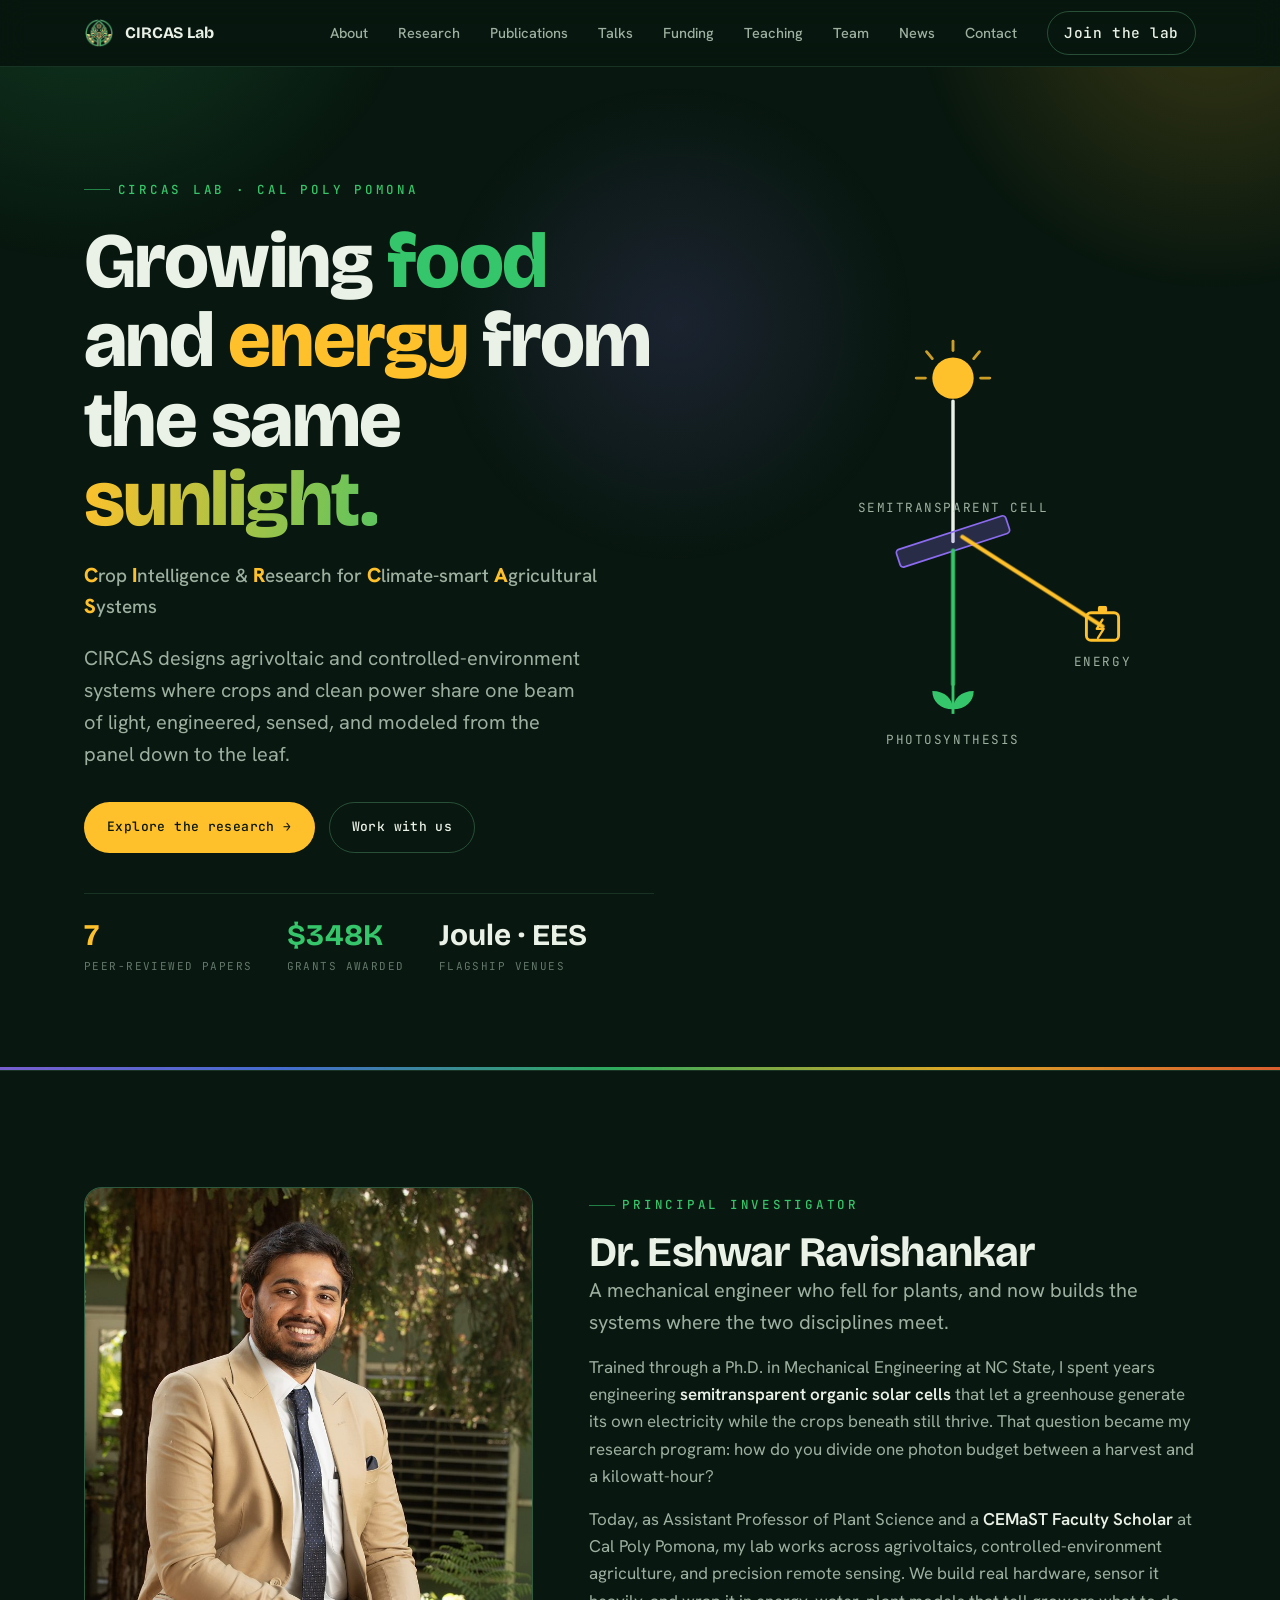
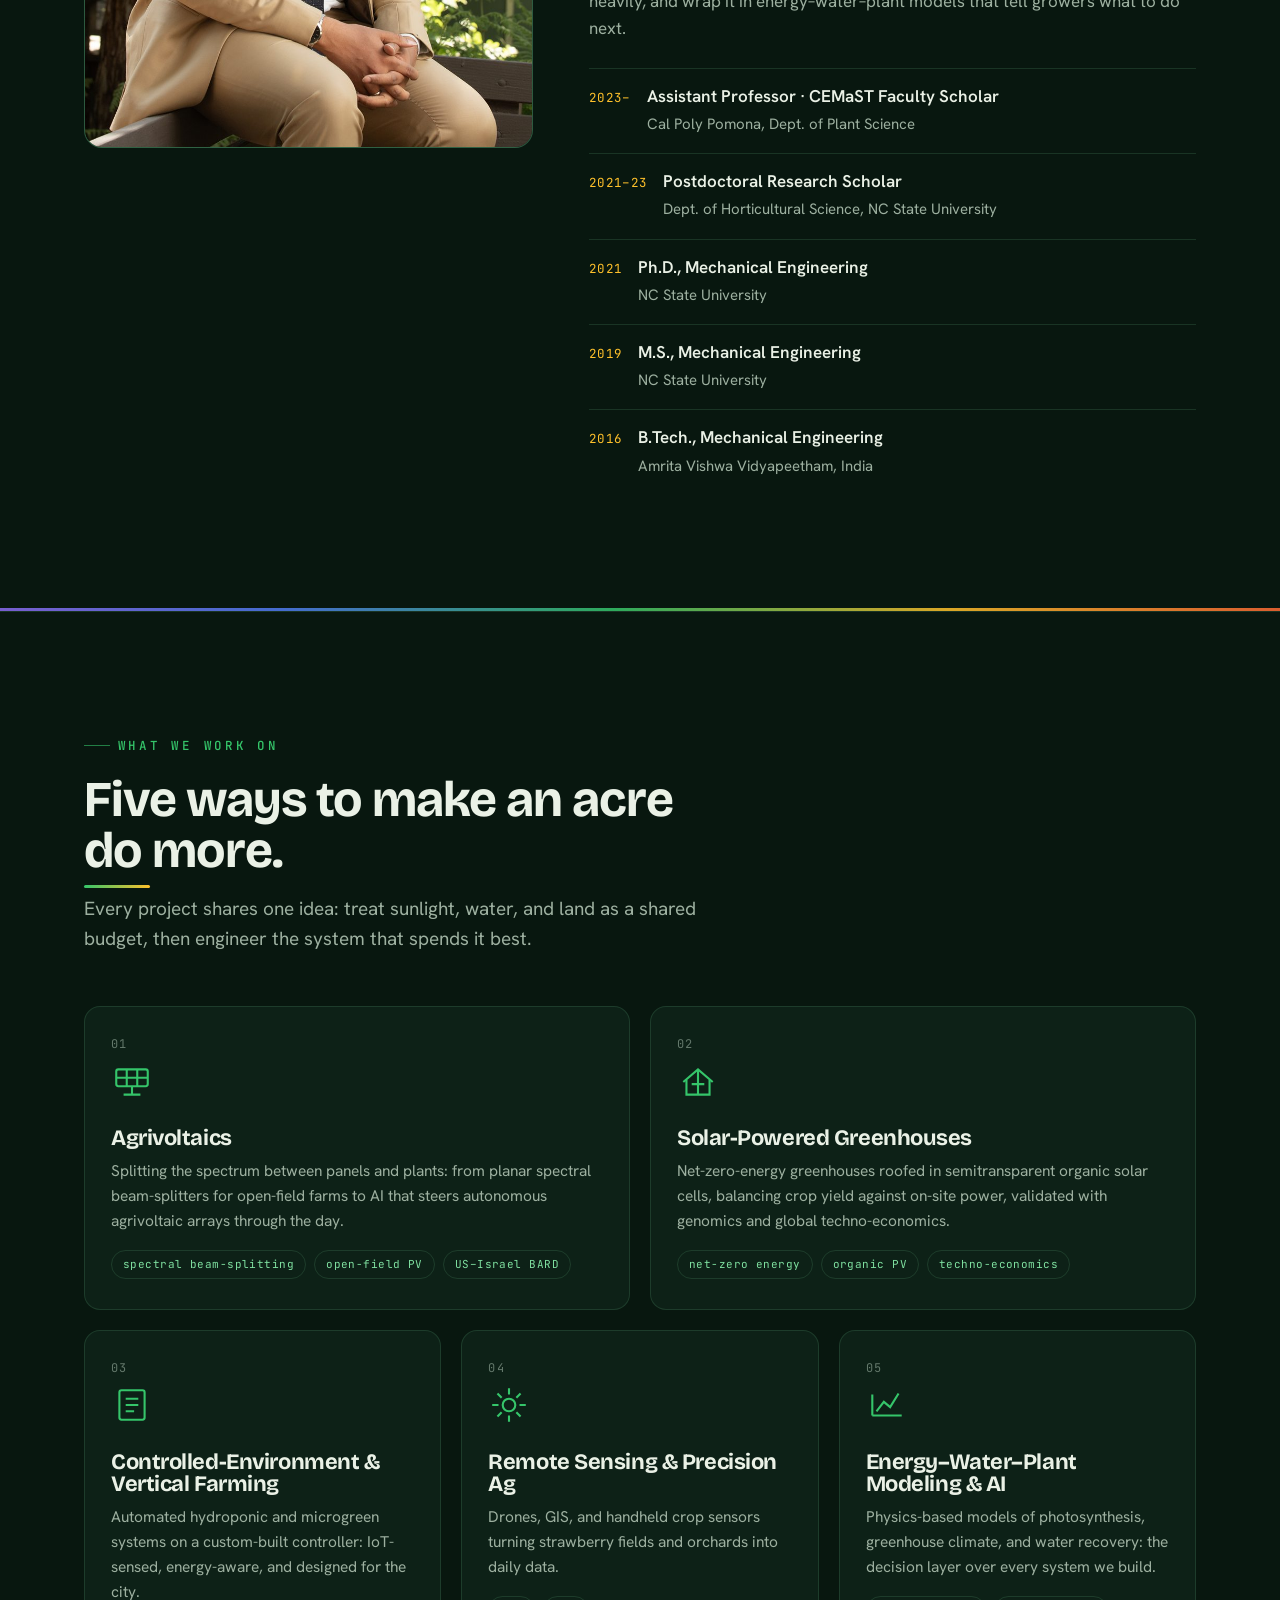
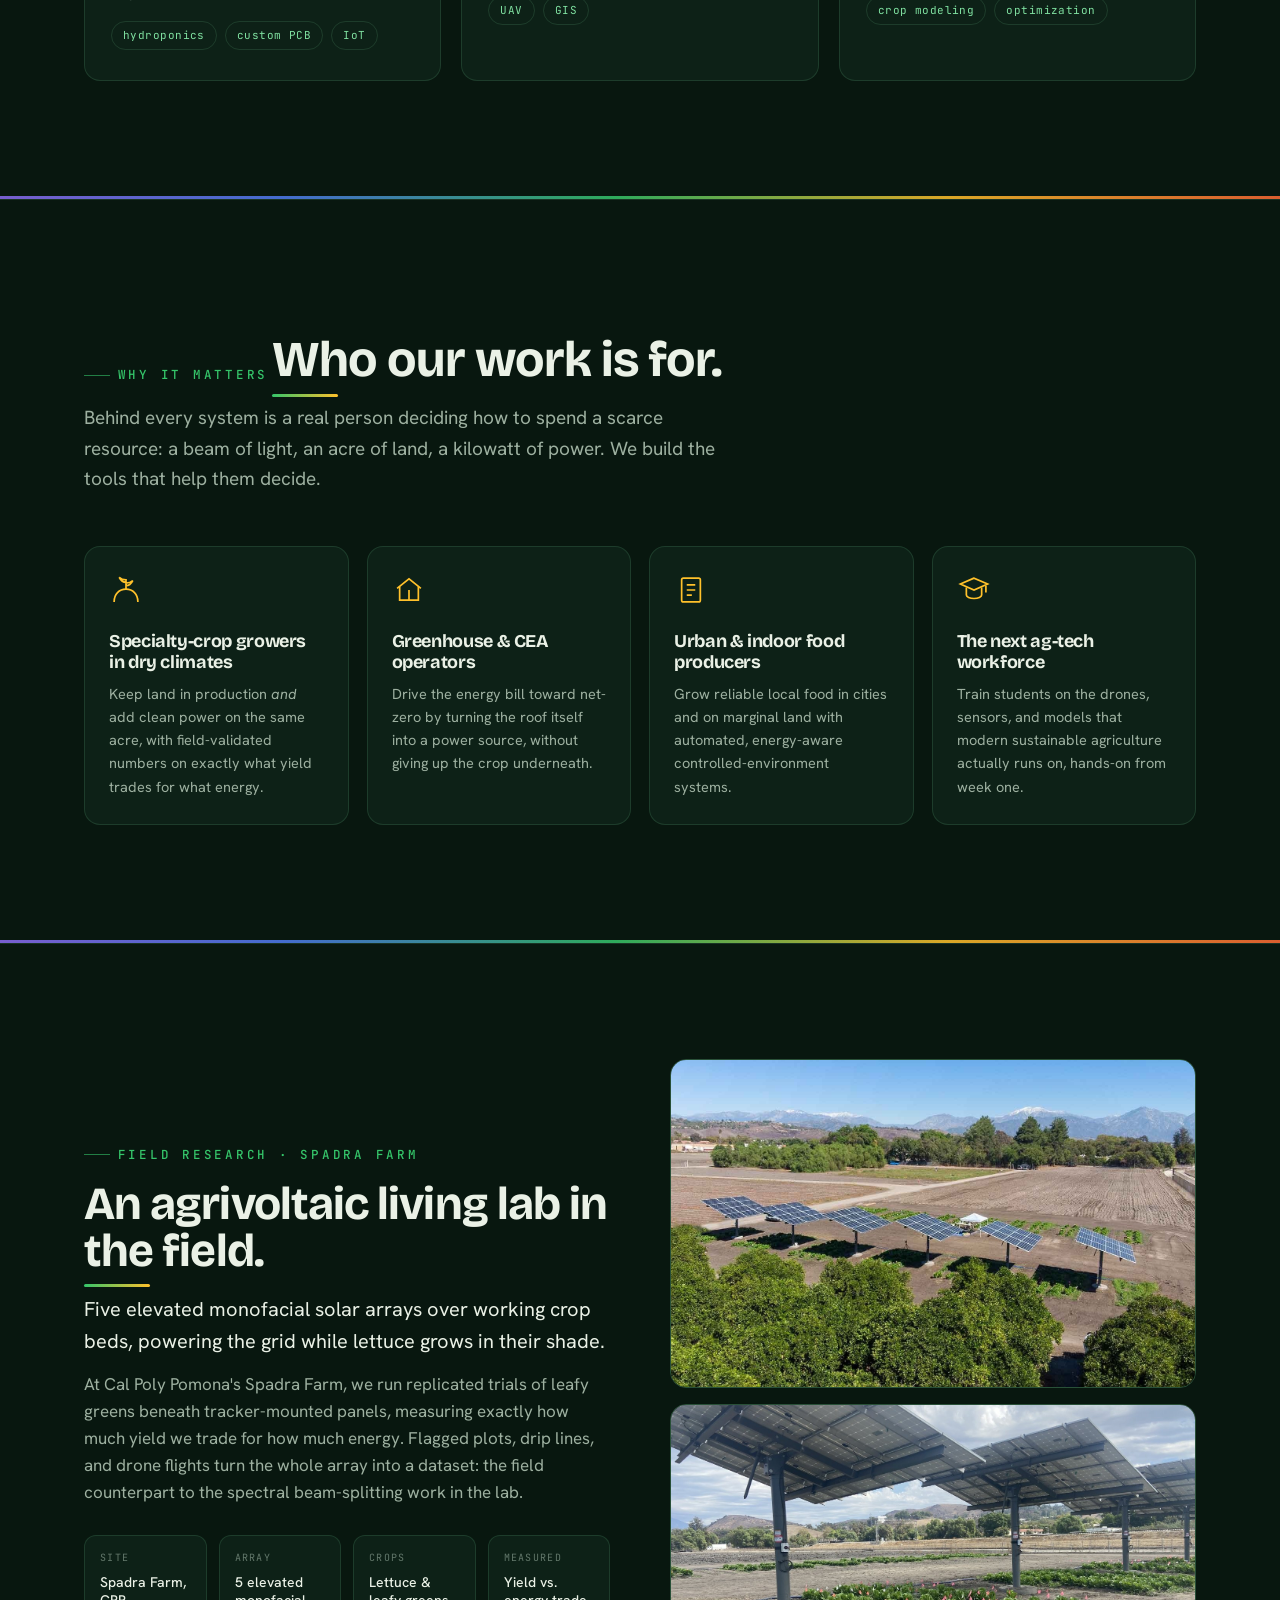
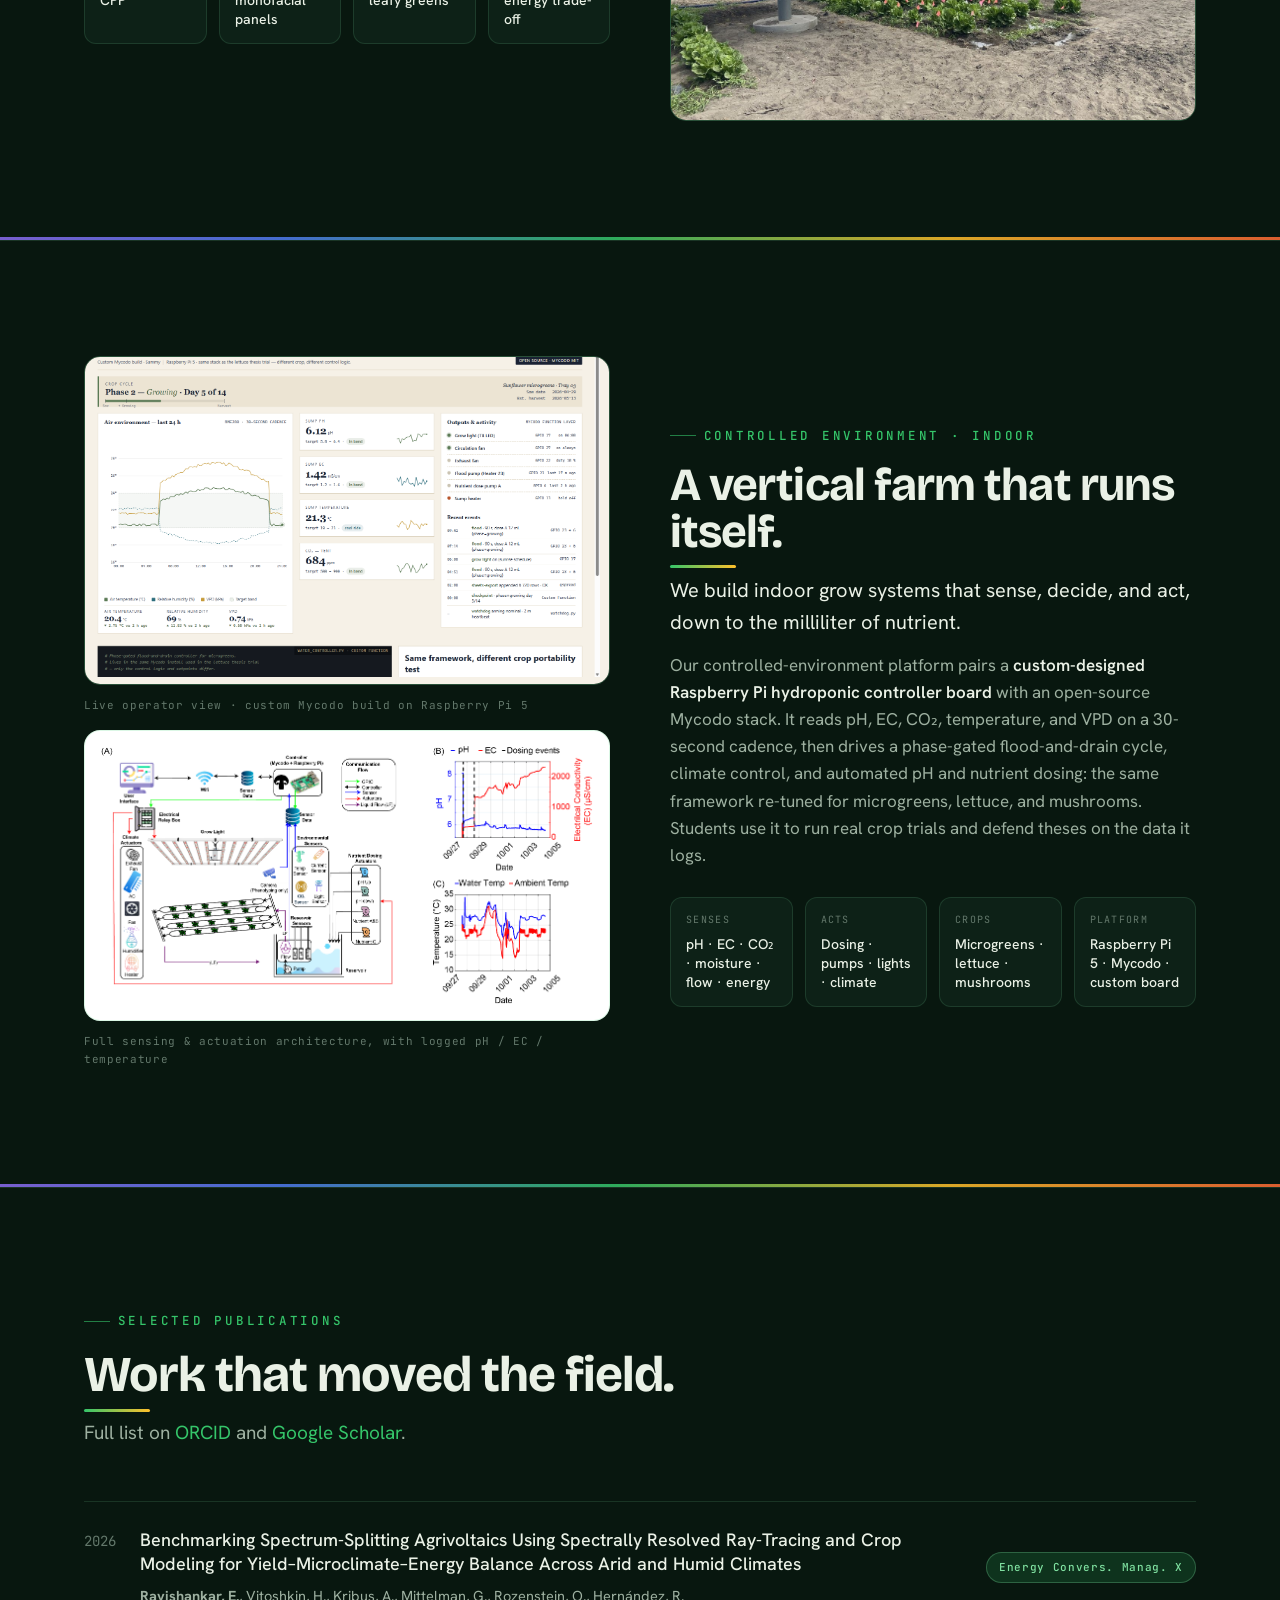
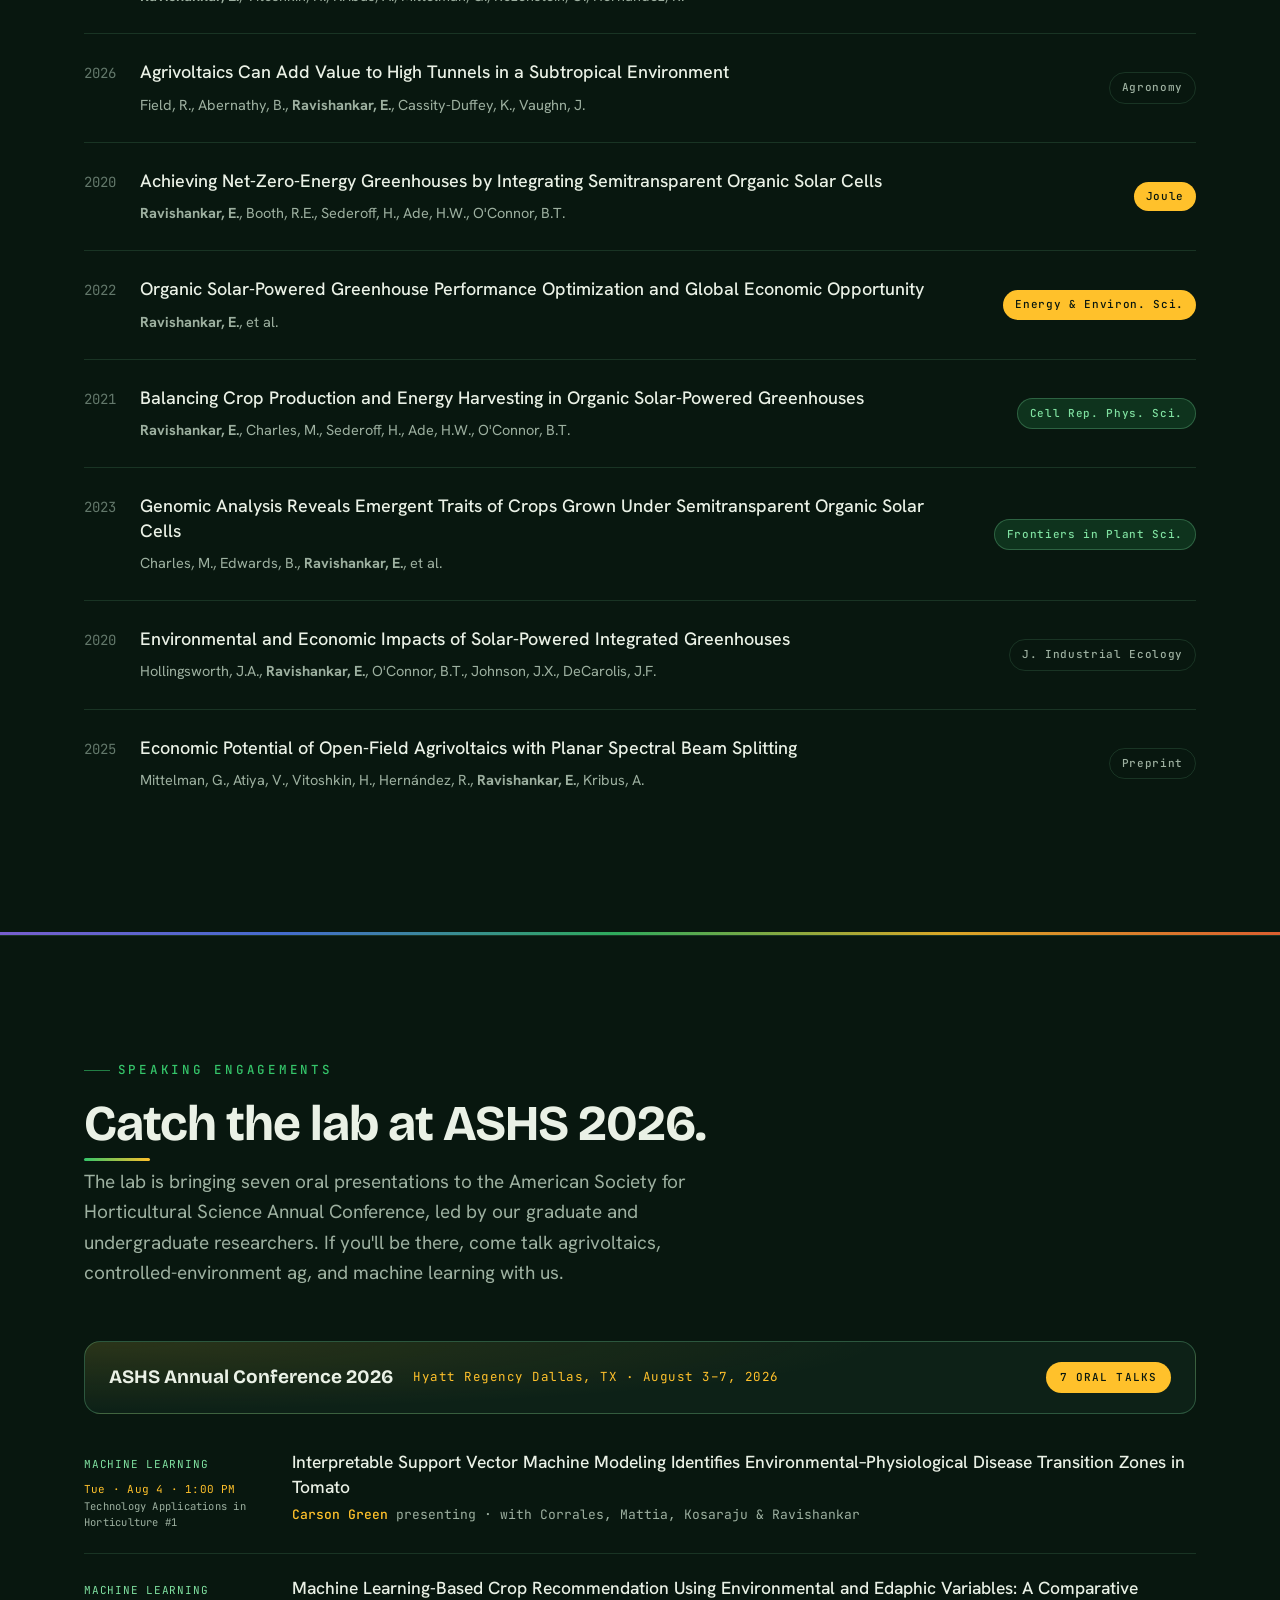
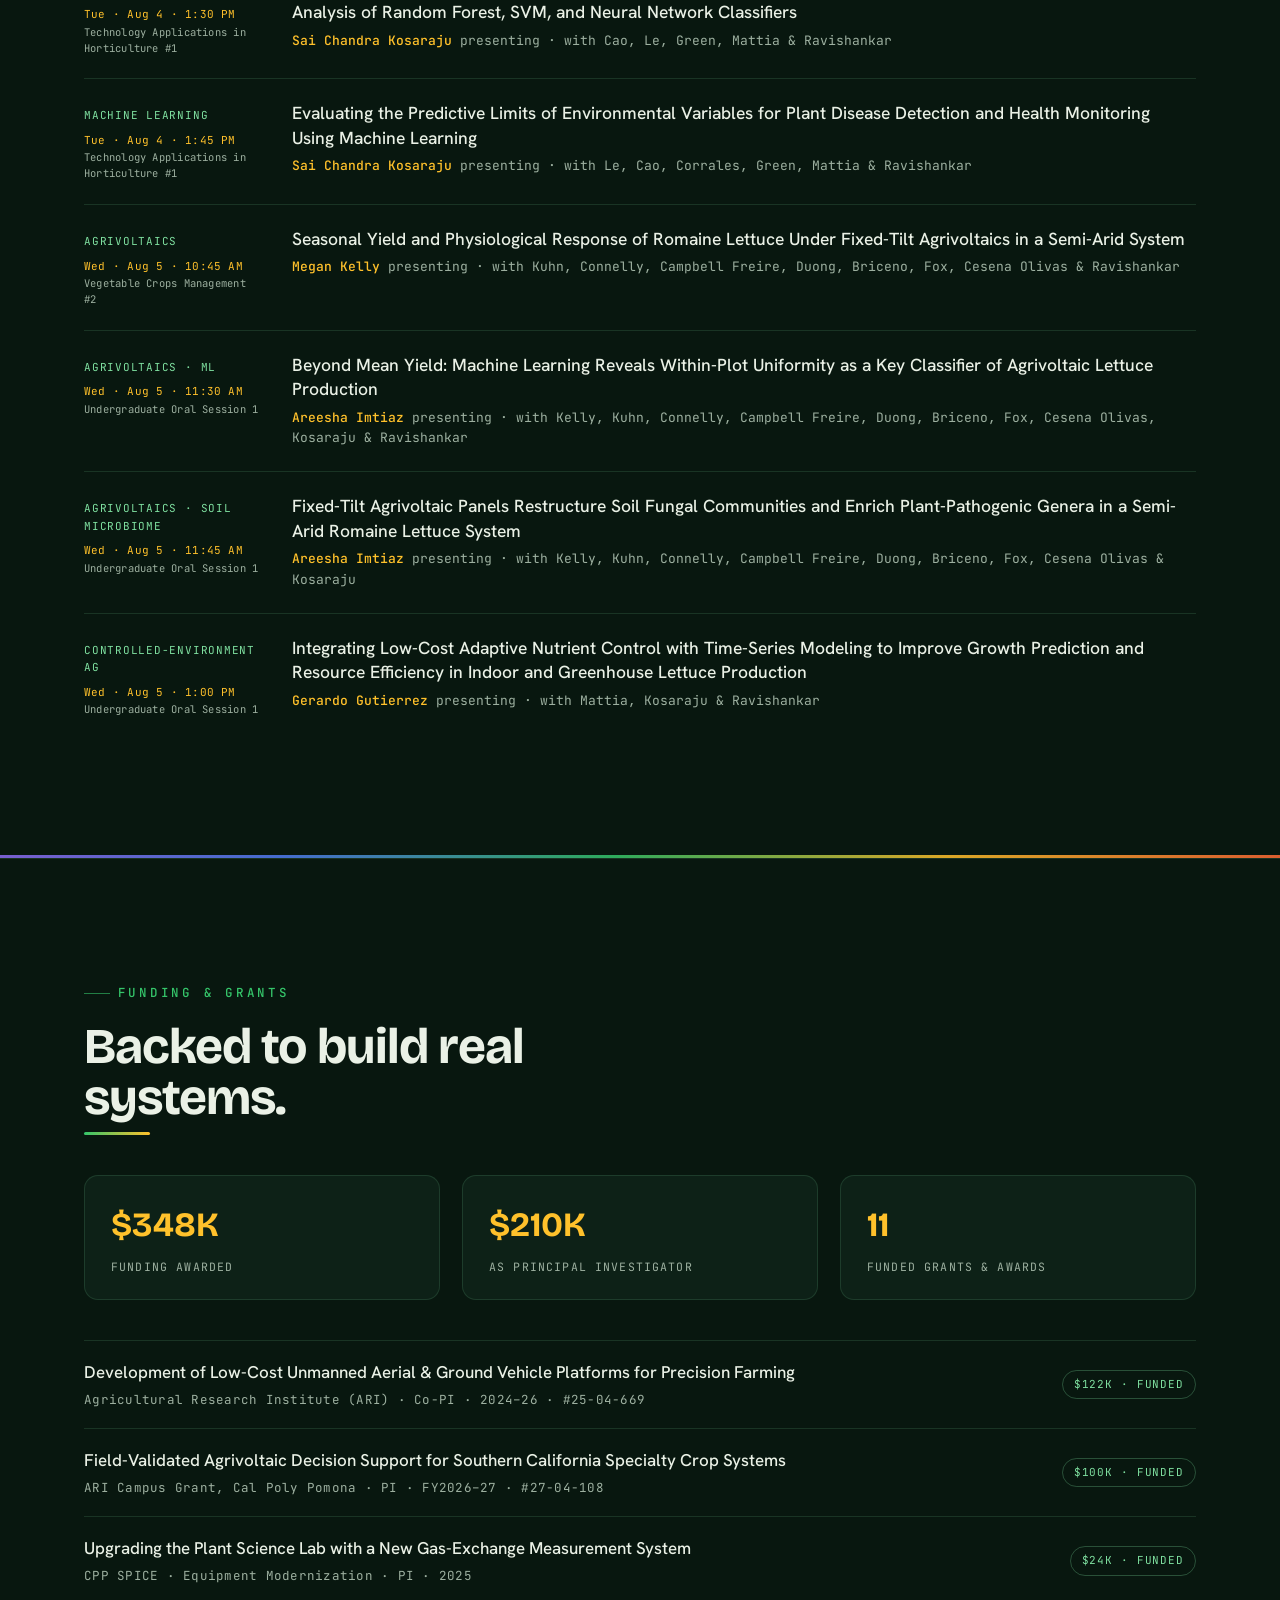
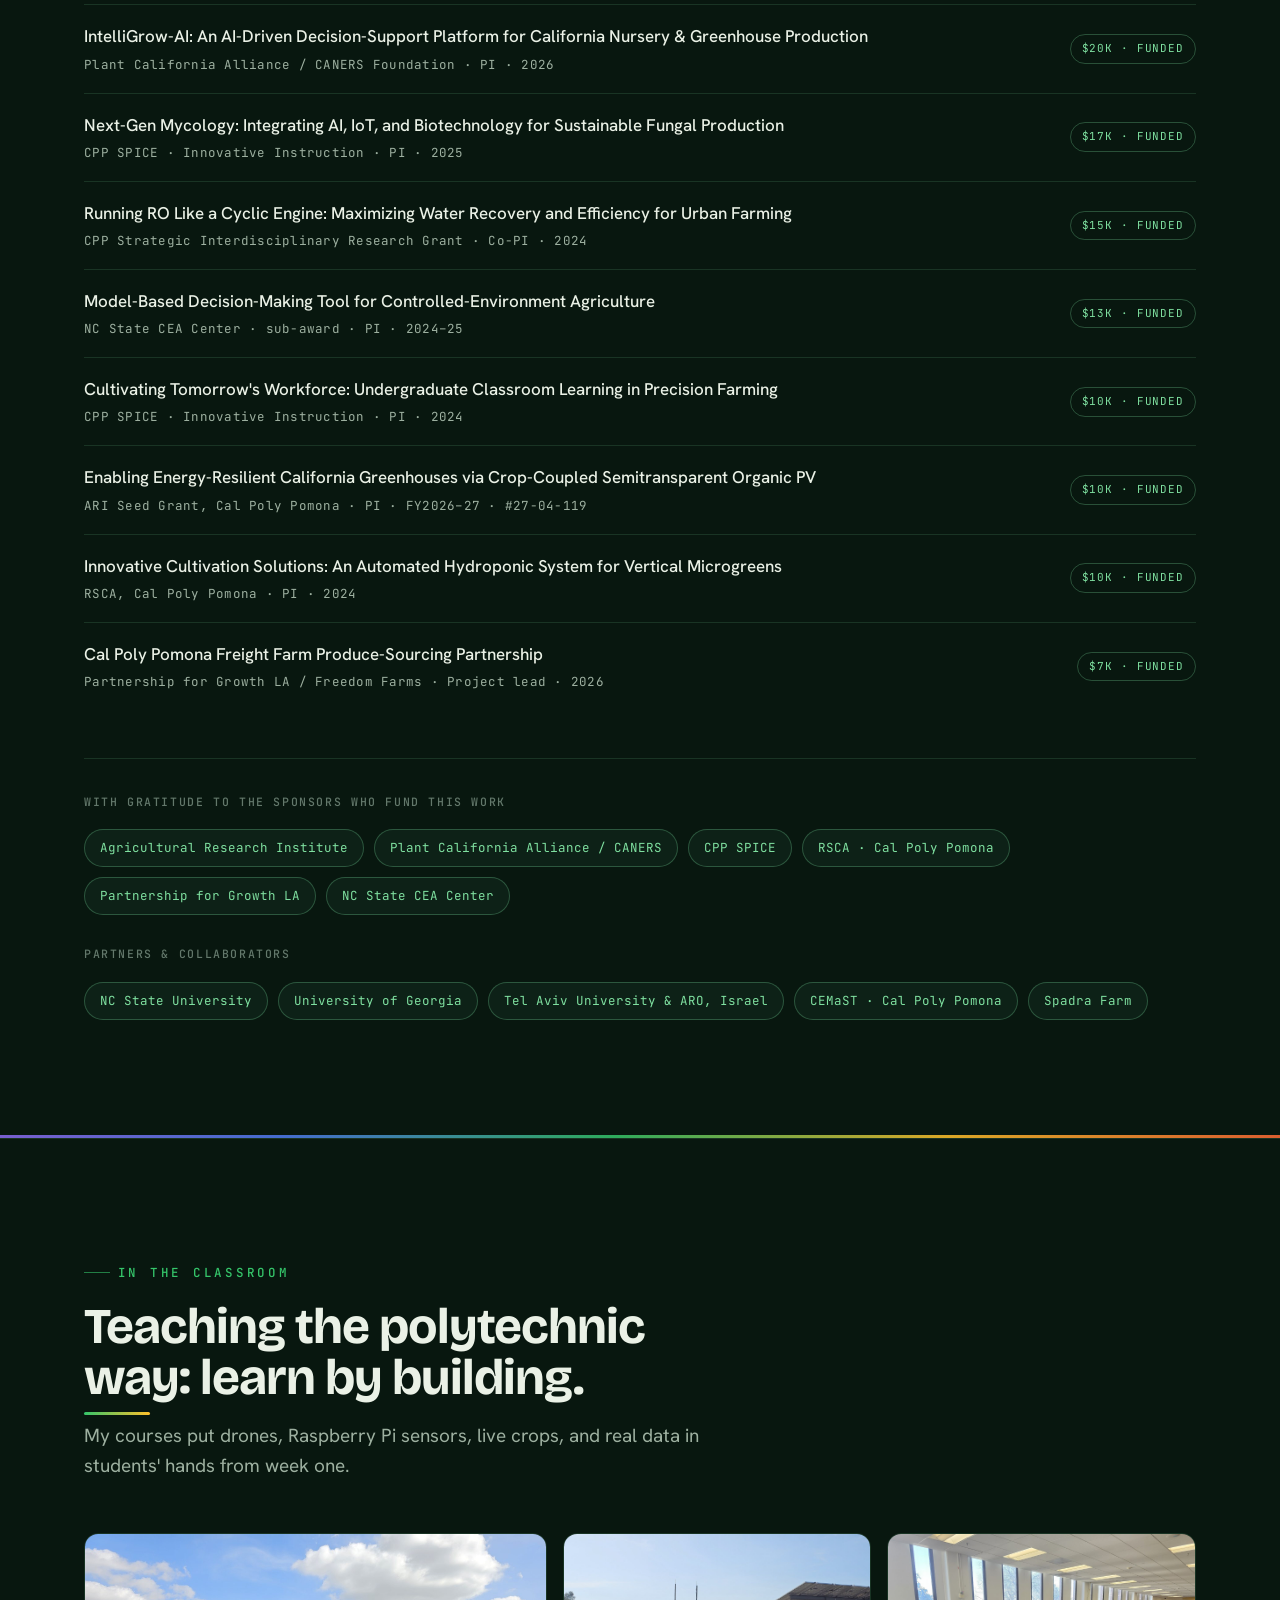
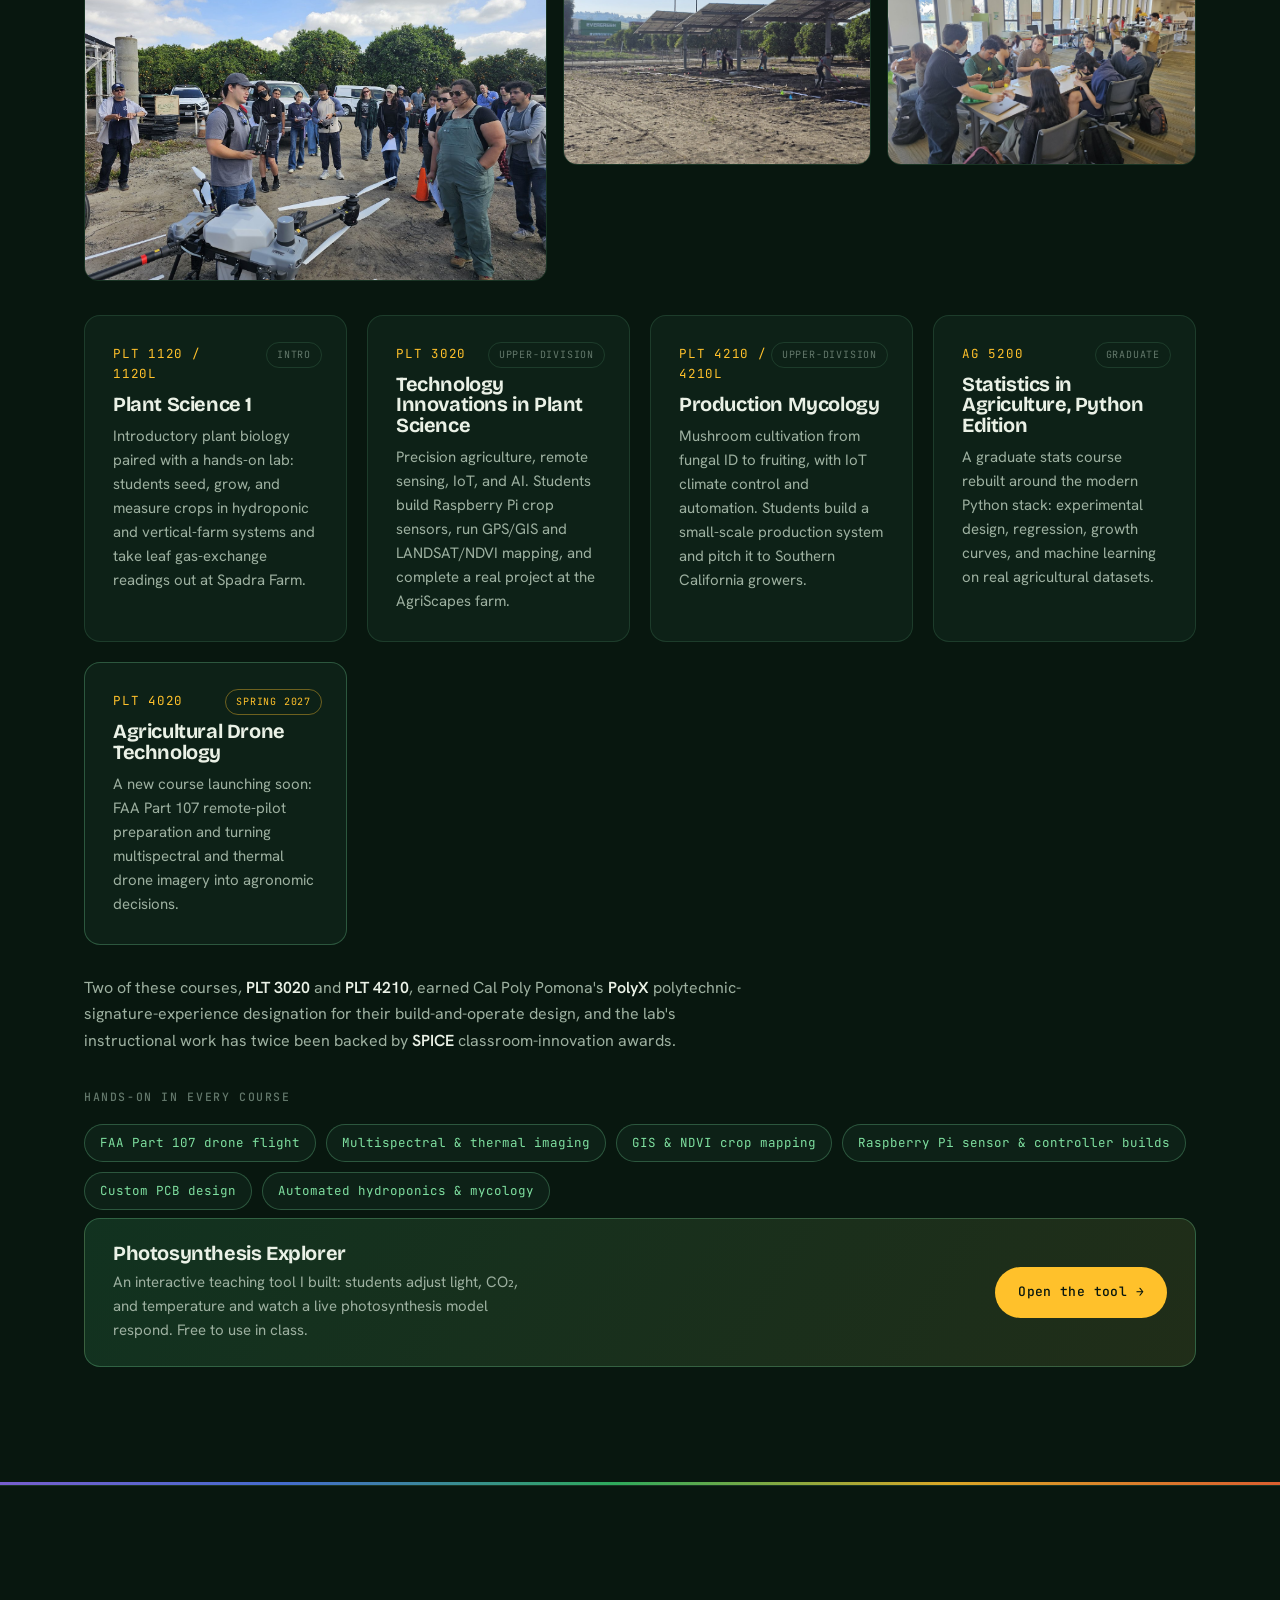
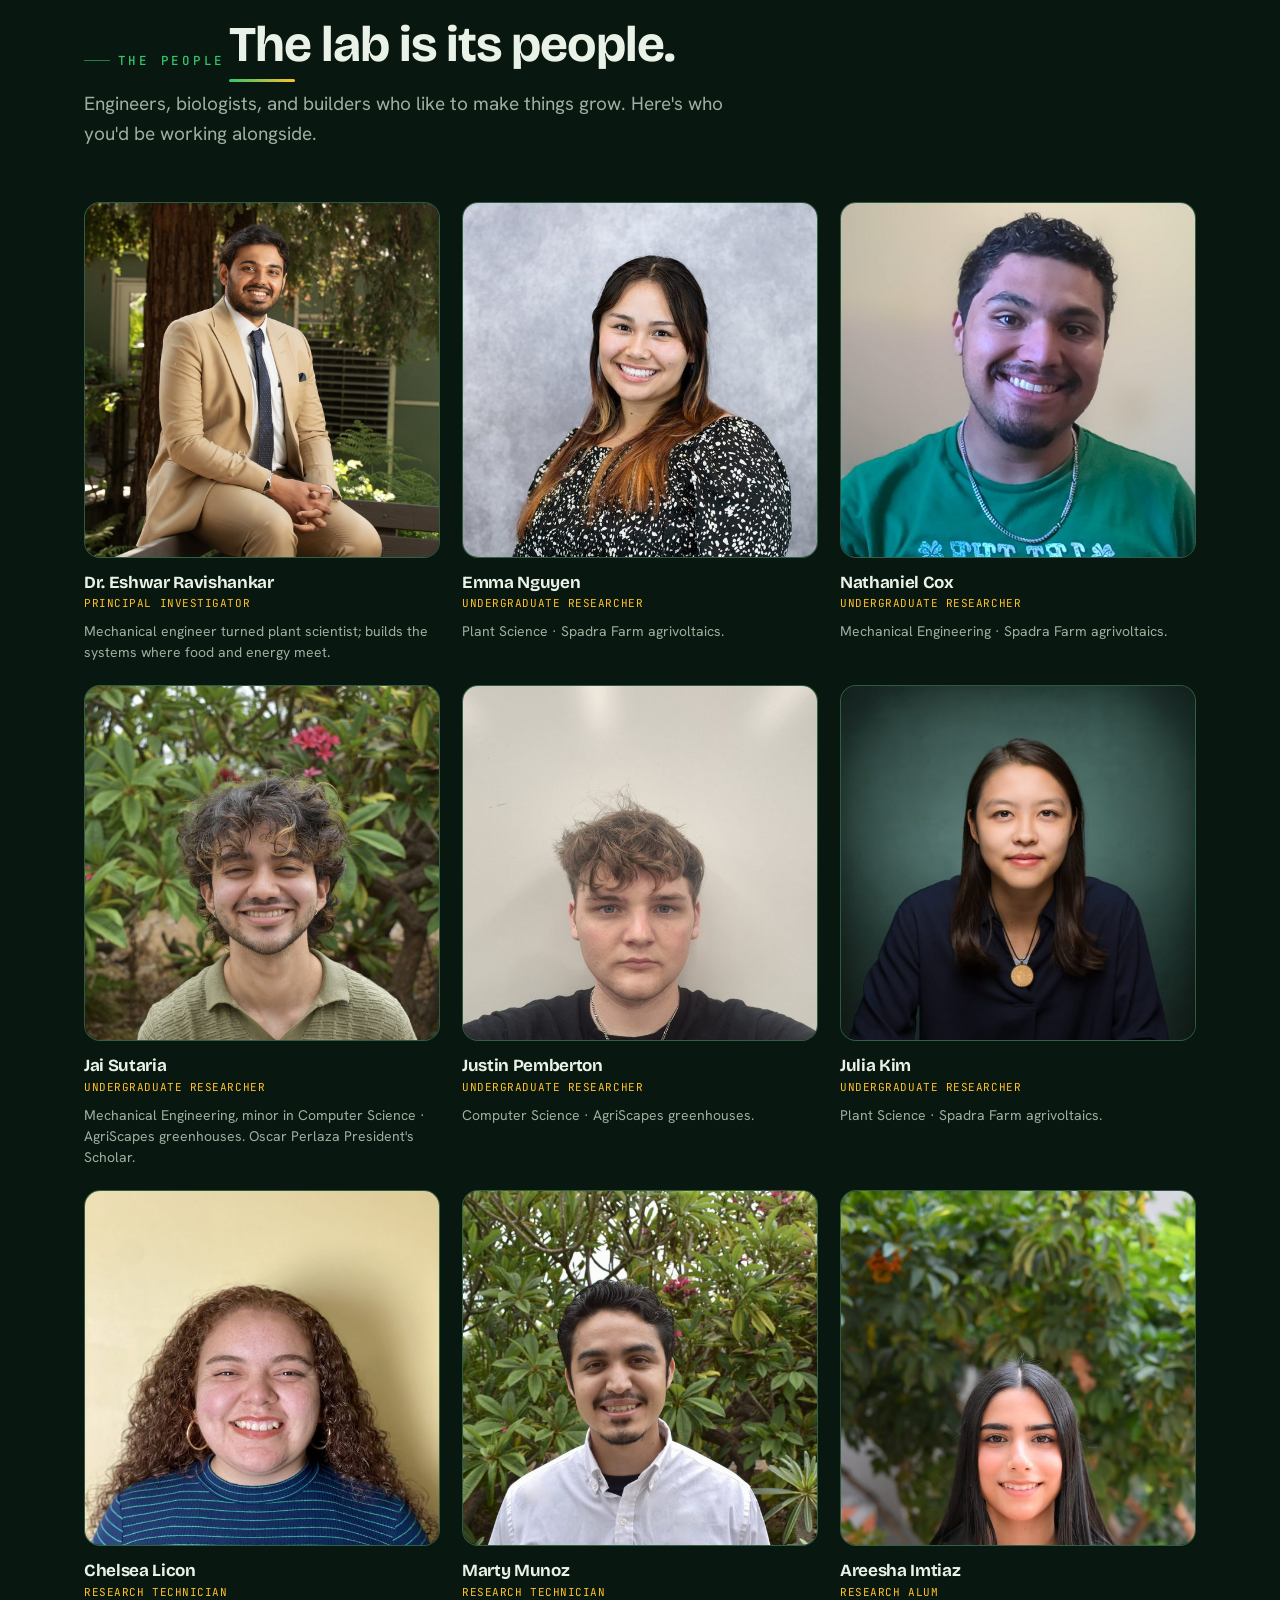
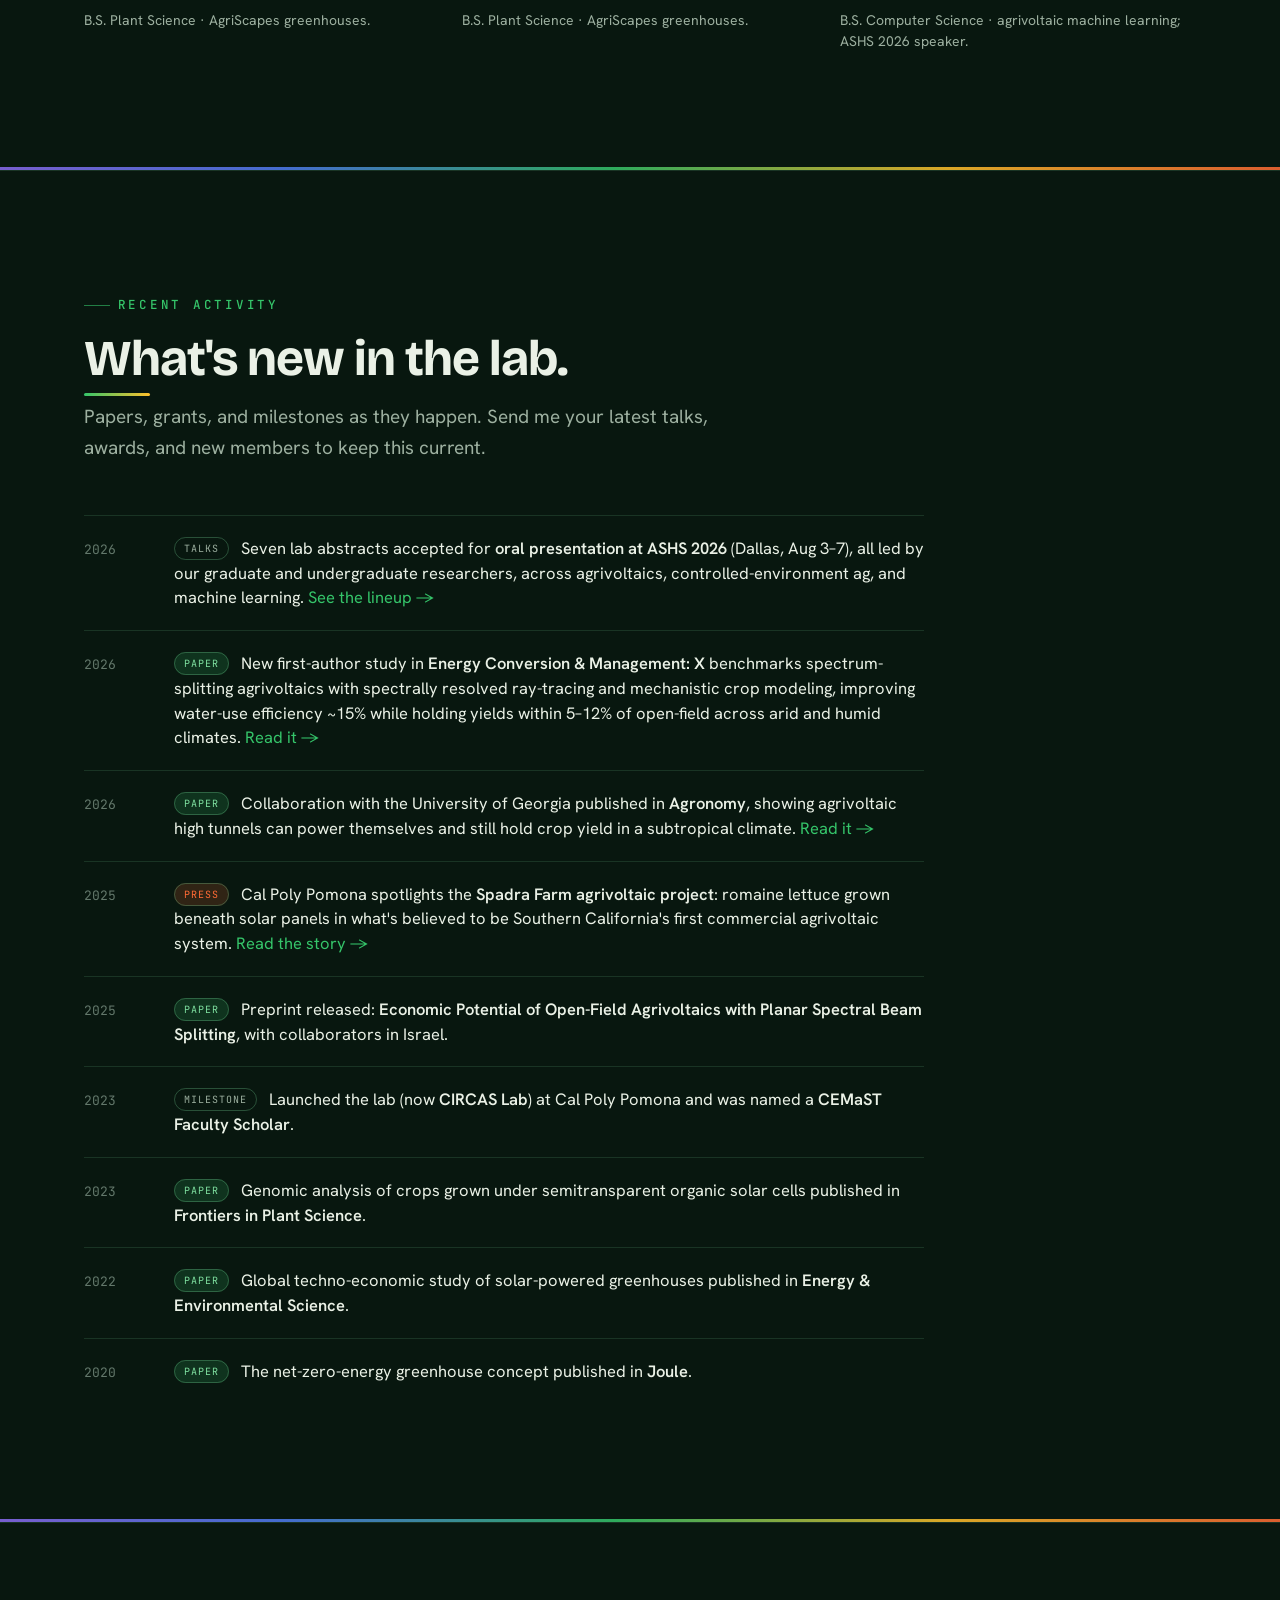
==== commit b23d933f: "Rebrand to CIRCAS Lab: logo, favicon, social image, expanded acronym Co-Authored-By: Claude Fable 5 " ====
--- a/index.html
+++ b/index.html
@@ -3,8 +3,24 @@
 <head>
 <meta charset="utf-8" />
 <meta name="viewport" content="width=device-width, initial-scale=1" />
-<title>Sustainable Ag Systems Lab · Eshwar Ravishankar · Cal Poly Pomona</title>
-<meta name="description" content="The Sustainable Ag Systems Lab at Cal Poly Pomona, led by Dr. Eshwar Ravishankar, grows food and energy from the same sunlight: agrivoltaics, solar-powered greenhouses, controlled-environment agriculture, and precision remote sensing." />
+<title>CIRCAS Lab · Crop Intelligence &amp; Research for Climate-smart Agricultural Systems · Cal Poly Pomona</title>
+<meta name="description" content="CIRCAS Lab at Cal Poly Pomona, led by Dr. Eshwar Ravishankar: Crop Intelligence & Research for Climate-smart Agricultural Systems. Agrivoltaics, controlled-environment agriculture, sensors, machine learning, and decision tools." />
+<link rel="icon" type="image/png" sizes="32x32" href="assets/img/logo/favicon-32.png" />
+<link rel="icon" type="image/png" sizes="192x192" href="assets/img/logo/favicon-192.png" />
+<link rel="apple-touch-icon" href="assets/img/logo/apple-touch-icon.png" />
+<meta name="theme-color" content="#08170F" />
+<meta property="og:type" content="website" />
+<meta property="og:site_name" content="CIRCAS Lab" />
+<meta property="og:title" content="CIRCAS Lab · Dr. Eshwar Ravishankar · Cal Poly Pomona" />
+<meta property="og:description" content="Crop Intelligence & Research for Climate-smart Agricultural Systems: agrivoltaics, controlled-environment agriculture, sensors, and machine learning." />
+<meta property="og:url" content="https://circaslab.com/" />
+<meta property="og:image" content="https://circaslab.com/assets/img/logo/og-image.png" />
+<meta property="og:image:width" content="1200" />
+<meta property="og:image:height" content="630" />
+<meta name="twitter:card" content="summary_large_image" />
+<meta name="twitter:title" content="CIRCAS Lab · Cal Poly Pomona" />
+<meta name="twitter:description" content="Crop Intelligence & Research for Climate-smart Agricultural Systems." />
+<meta name="twitter:image" content="https://circaslab.com/assets/img/logo/og-image.png" />
 <link rel="preconnect" href="https://fonts.googleapis.com" />
 <link rel="preconnect" href="https://fonts.gstatic.com" crossorigin />
 <link href="https://fonts.googleapis.com/css2?family=Bricolage+Grotesque:opsz,wght@12..96,500;12..96,600;12..96,700;12..96,800&family=Hanken+Grotesk:wght@400;500;600;700&family=JetBrains+Mono:wght@400;500;700&display=swap" rel="stylesheet" />
@@ -66,7 +82,10 @@
 }
 .nav-inner{display:flex;align-items:center;justify-content:space-between;height:66px}
 .brand{display:flex;align-items:center;gap:.7rem;font-family:var(--ff-display);font-weight:700;font-size:16px;letter-spacing:-.01em}
-.brand .mark{width:26px;height:26px;flex:0 0 auto}
+.brand .mark{width:30px;height:30px;flex:0 0 auto}
+img.mark{object-fit:contain}
+.acronym-line{font-size:clamp(15px,1.9vw,19px);color:var(--stone);max-width:54ch;margin:2px 0 20px;line-height:1.55;font-weight:500}
+.acronym-line .ini{color:var(--solar);font-weight:800;font-size:1.06em}
 .nav-links{display:flex;gap:30px;align-items:center}
 .nav-links a{font-size:14.5px;color:var(--stone);font-weight:500;transition:color .2s}
 .nav-links a:hover{color:var(--mist)}
@@ -447,7 +466,7 @@
 
 <header class="nav">
   <div class="wrap nav-inner">
-    <a class="brand" href="#top"><svg class="mark"><use href="#mark"/></svg> Sustainable Ag Systems Lab</a>
+    <a class="brand" href="#top"><img class="mark" src="assets/img/logo/circas-mark.png" alt="CIRCAS Lab logo" width="30" height="30"/> CIRCAS Lab</a>
     <nav class="nav-links" id="navlinks">
       <a href="#about">About</a>
       <a href="#research">Research</a>
@@ -472,9 +491,10 @@
   <div class="aurora" aria-hidden="true"><b class="a1"></b><b class="a2"></b><b class="a3"></b></div>
   <div class="wrap hero-grid">
     <div>
-      <span class="eyebrow">Cal Poly Pomona · Plant Science</span>
+      <span class="eyebrow">CIRCAS Lab · Cal Poly Pomona</span>
       <h1 class="hero-h1"><span class="w" style="animation-delay:.05s">Growing</span> <span class="w g" style="animation-delay:.13s">food</span> <span class="w" style="animation-delay:.21s">and</span> <span class="w y" style="animation-delay:.29s">energy</span> <span class="w" style="animation-delay:.37s">from</span> <span class="w" style="animation-delay:.45s">the</span> <span class="w" style="animation-delay:.53s">same</span> <span class="w grad" style="animation-delay:.61s">sunlight.</span></h1>
-      <p class="hero-sub">The Sustainable Ag Systems Lab designs agrivoltaic and controlled-environment systems where crops and clean power share one beam of light, engineered, sensed, and modeled from the panel down to the leaf.</p>
+      <p class="acronym-line"><span class="ini">C</span>rop <span class="ini">I</span>ntelligence &amp; <span class="ini">R</span>esearch for <span class="ini">C</span>limate-smart <span class="ini">A</span>gricultural <span class="ini">S</span>ystems</p>
+      <p class="hero-sub">CIRCAS designs agrivoltaic and controlled-environment systems where crops and clean power share one beam of light, engineered, sensed, and modeled from the panel down to the leaf.</p>
       <div class="hero-cta">
         <a class="btn btn-primary" href="#research">Explore the research →</a>
         <a class="btn btn-ghost" href="#join">Work with us</a>
@@ -1074,7 +1094,7 @@
       <div class="nitem"><div class="nd">2026</div><div class="nb"><span class="ntag paper">Paper</span>Collaboration with the University of Georgia published in <strong>Agronomy</strong>, showing agrivoltaic high tunnels can power themselves and still hold crop yield in a subtropical climate. <a href="https://doi.org/10.3390/agronomy16131299" target="_blank" rel="noopener" style="color:var(--leaf)">Read it →</a></div></div>
       <div class="nitem"><div class="nd">2025</div><div class="nb"><span class="ntag press">Press</span>Cal Poly Pomona spotlights the <strong>Spadra Farm agrivoltaic project</strong>: romaine lettuce grown beneath solar panels in what's believed to be Southern California's first commercial agrivoltaic system. <a href="https://www.cpp.edu/agri/news/2025-agrivoltaics.shtml" target="_blank" rel="noopener" style="color:var(--leaf)">Read the story →</a></div></div>
       <div class="nitem"><div class="nd">2025</div><div class="nb"><span class="ntag paper">Paper</span>Preprint released: <strong>Economic Potential of Open-Field Agrivoltaics with Planar Spectral Beam Splitting</strong>, with collaborators in Israel.</div></div>
-      <div class="nitem"><div class="nd">2023</div><div class="nb"><span class="ntag milestone">Milestone</span>Launched the <strong>Sustainable Ag Systems Lab</strong> at Cal Poly Pomona and was named a <strong>CEMaST Faculty Scholar</strong>.</div></div>
+      <div class="nitem"><div class="nd">2023</div><div class="nb"><span class="ntag milestone">Milestone</span>Launched the lab (now <strong>CIRCAS Lab</strong>) at Cal Poly Pomona and was named a <strong>CEMaST Faculty Scholar</strong>.</div></div>
       <div class="nitem"><div class="nd">2023</div><div class="nb"><span class="ntag paper">Paper</span>Genomic analysis of crops grown under semitransparent organic solar cells published in <strong>Frontiers in Plant Science</strong>.</div></div>
       <div class="nitem"><div class="nd">2022</div><div class="nb"><span class="ntag paper">Paper</span>Global techno-economic study of solar-powered greenhouses published in <strong>Energy &amp; Environmental Science</strong>.</div></div>
       <div class="nitem"><div class="nd">2020</div><div class="nb"><span class="ntag paper">Paper</span>The net-zero-energy greenhouse concept published in <strong>Joule</strong>.</div></div>
@@ -1106,7 +1126,7 @@
   <div class="wrap">
     <div class="foot-grid">
       <div>
-        <div class="foot-brand"><svg class="mark"><use href="#mark"/></svg> Sustainable Ag Systems Lab</div>
+        <div class="foot-brand"><img class="mark" src="assets/img/logo/circas-mark.png" alt="CIRCAS Lab logo" width="28" height="28"/> CIRCAS Lab</div>
         <p>Engineering the systems where food and clean energy grow from the same sunlight.</p>
       </div>
       <div>
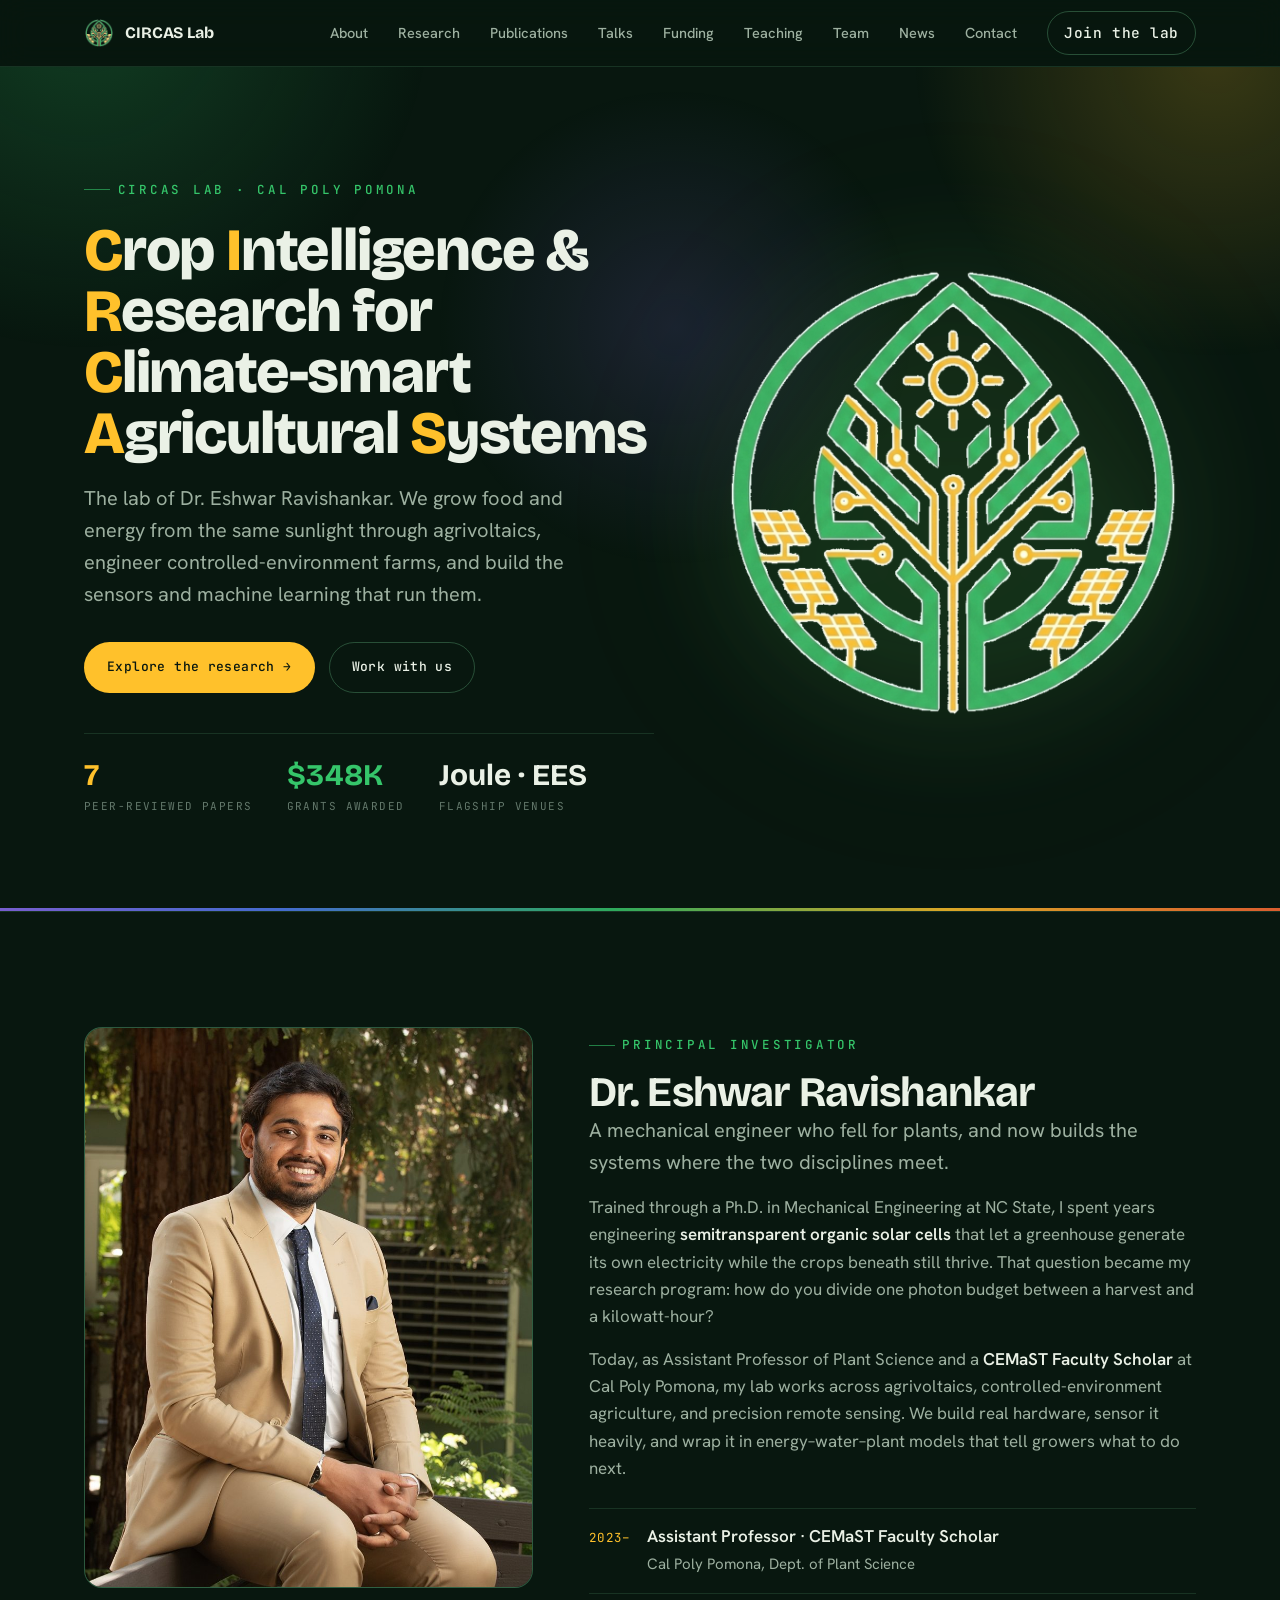
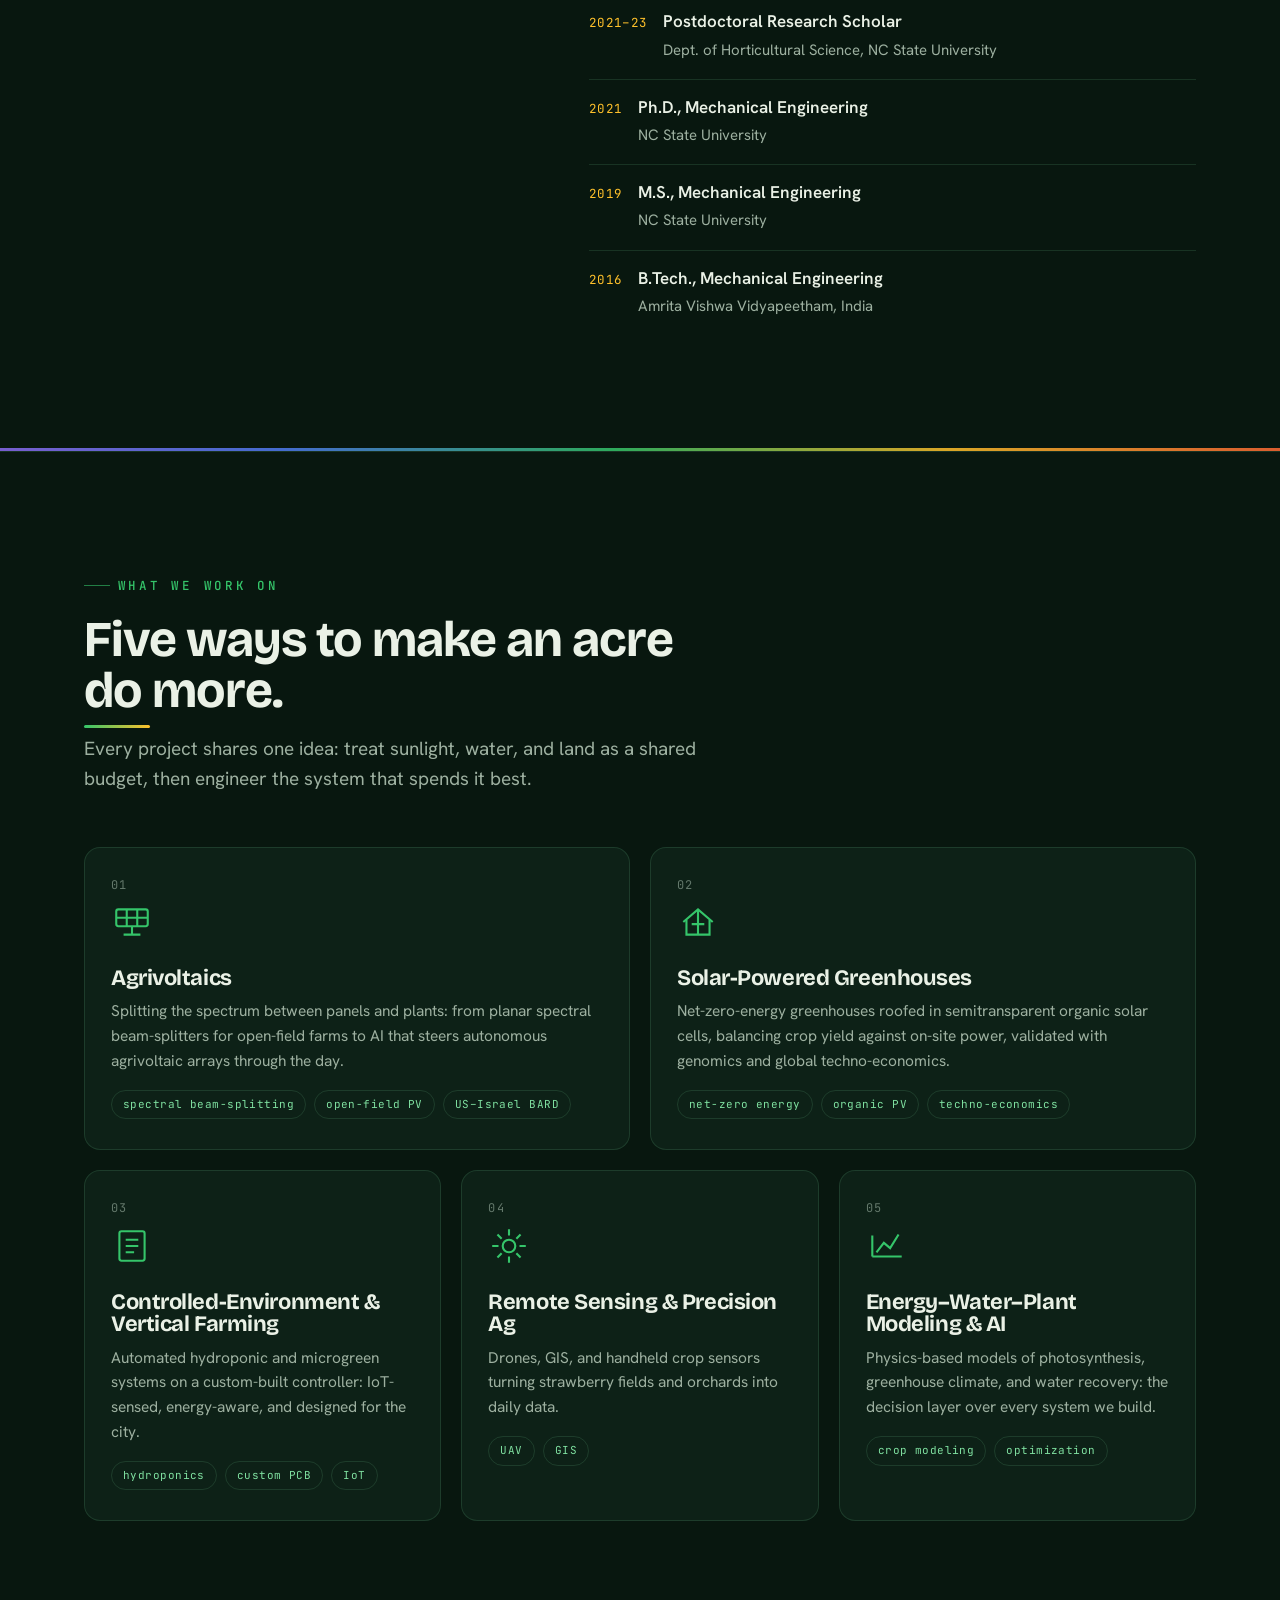
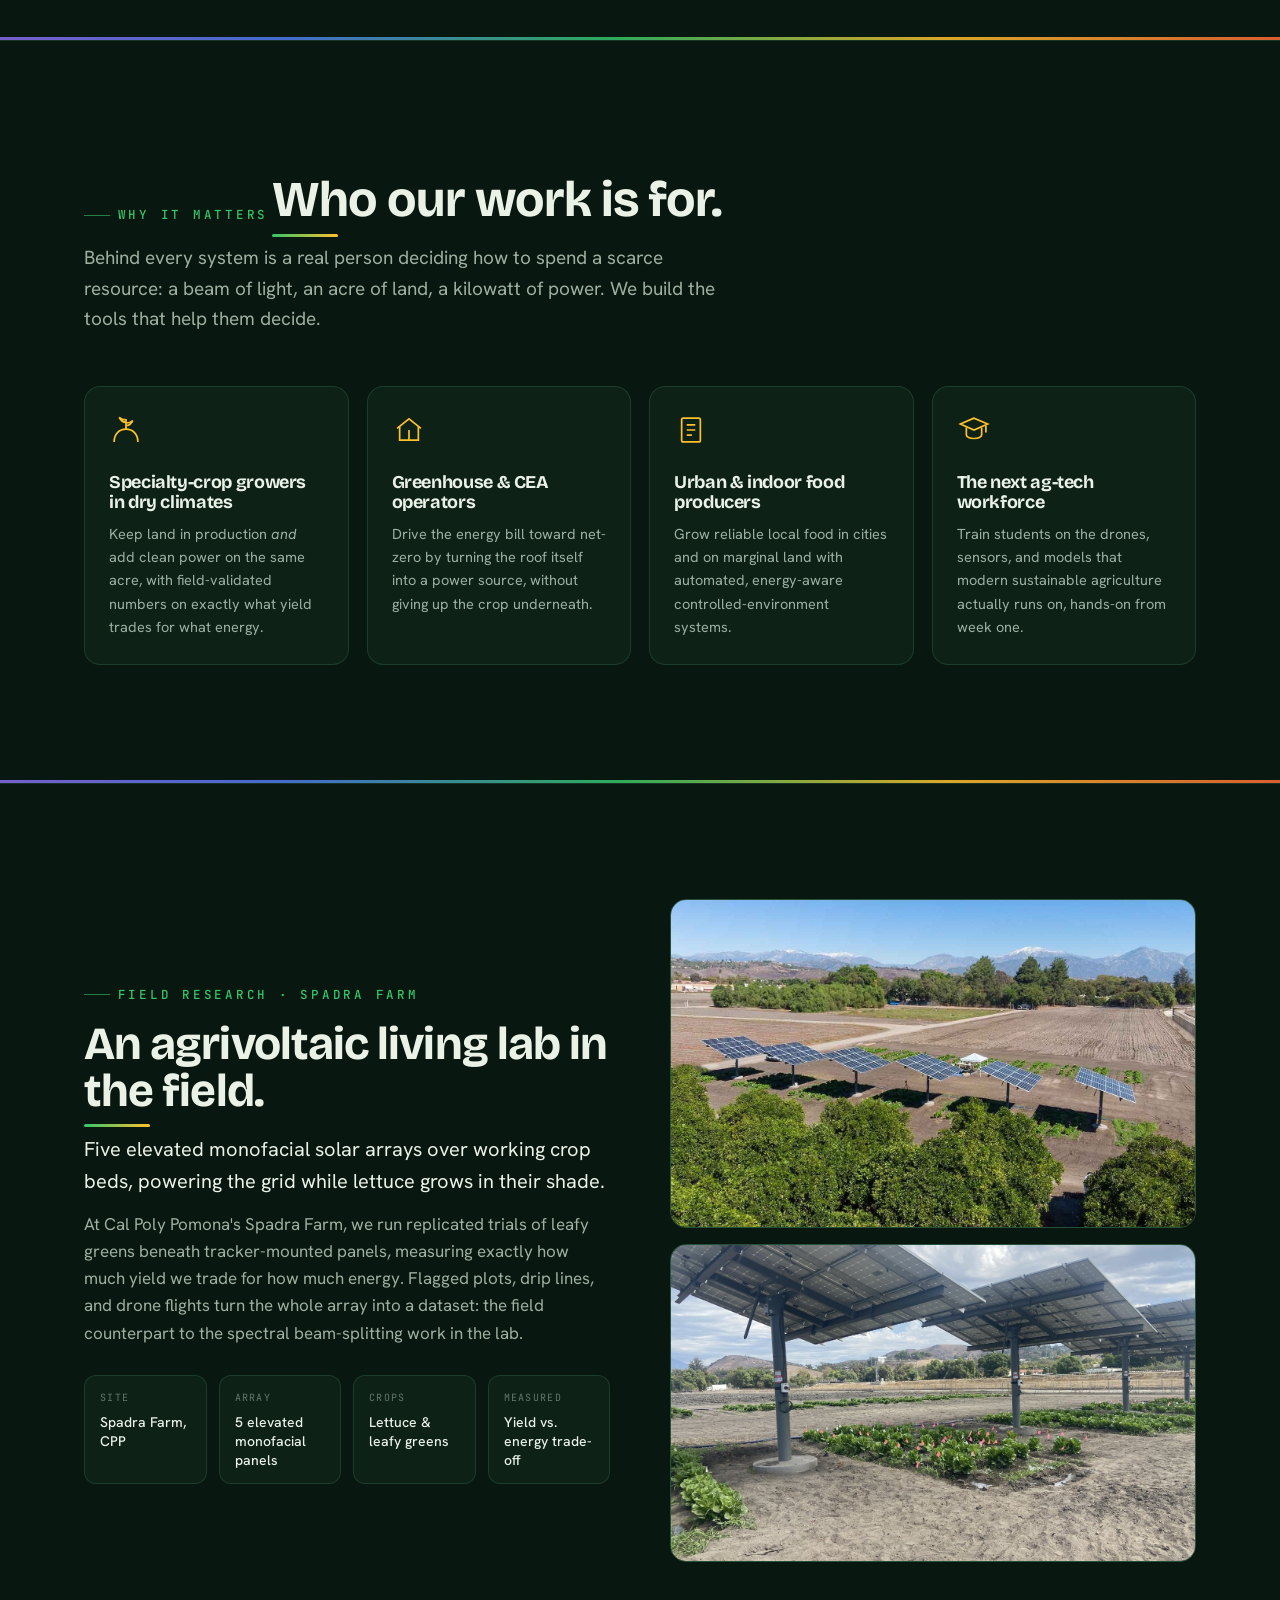
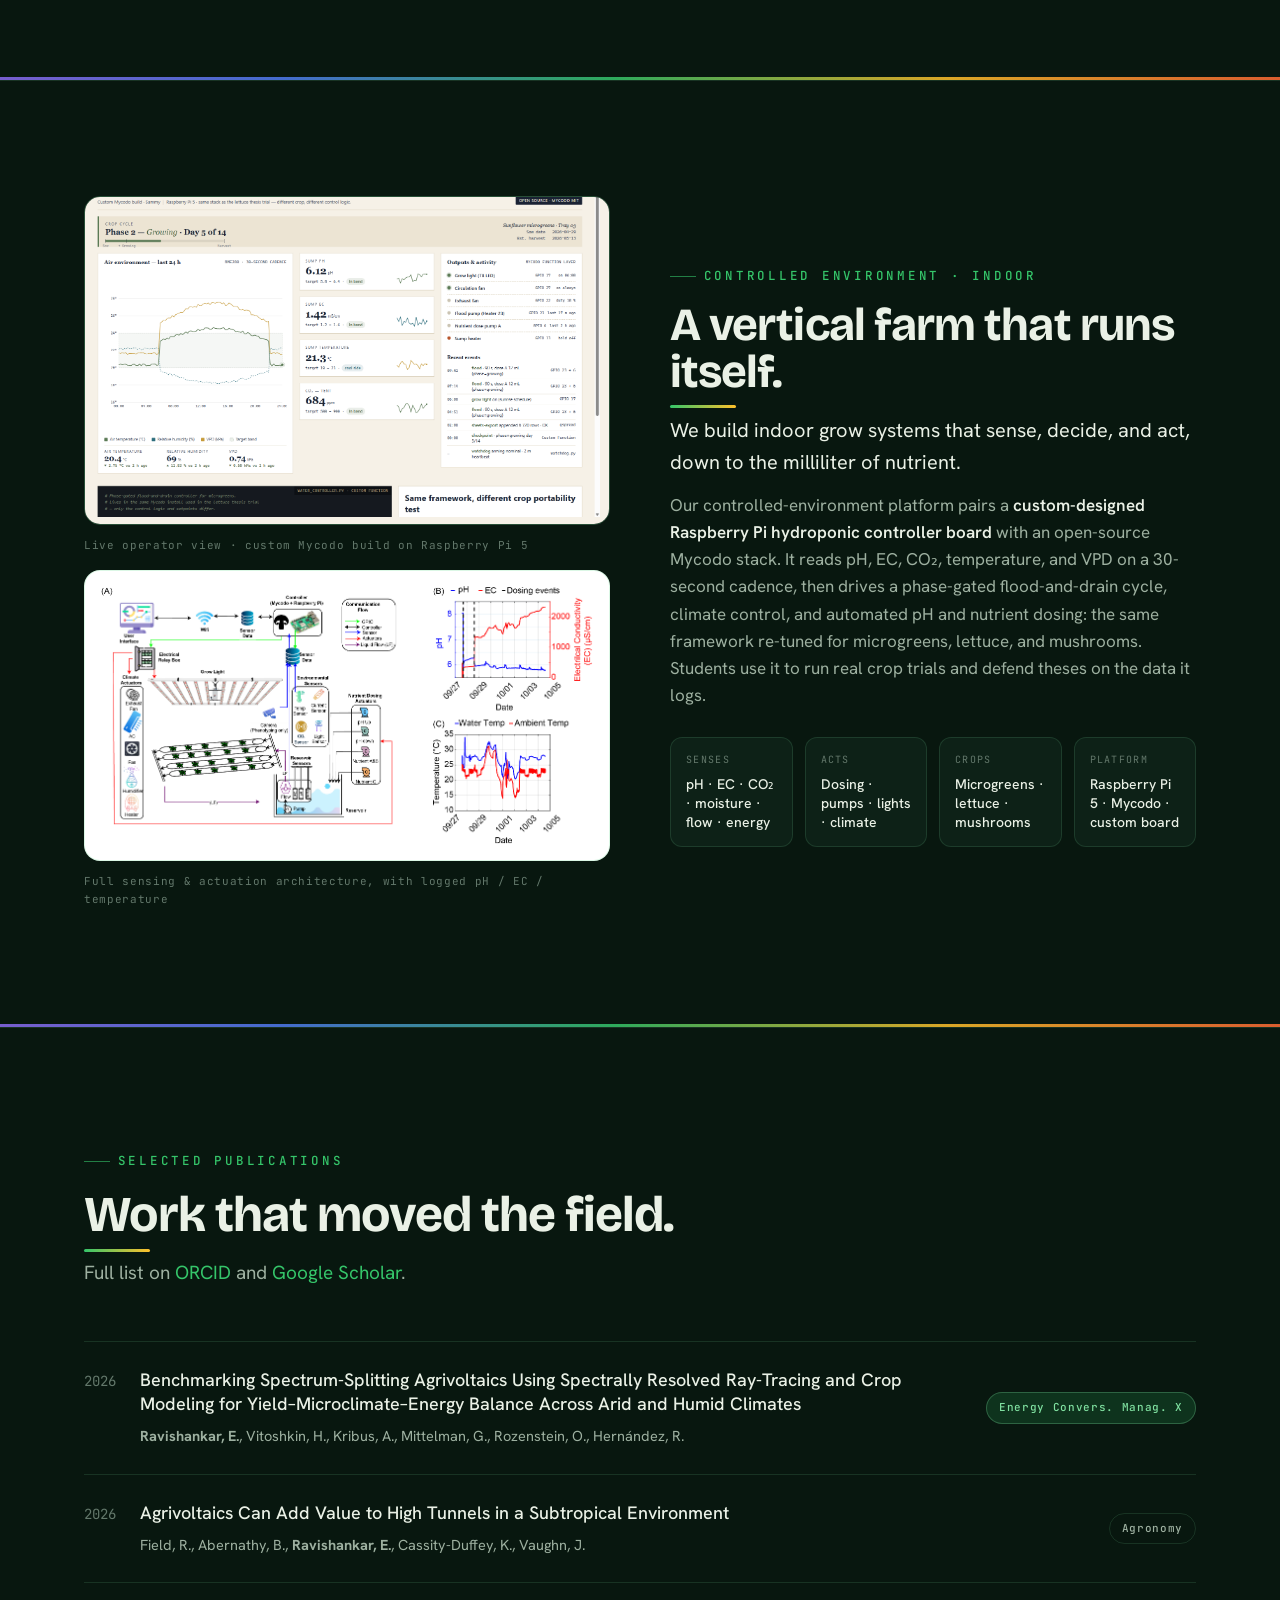
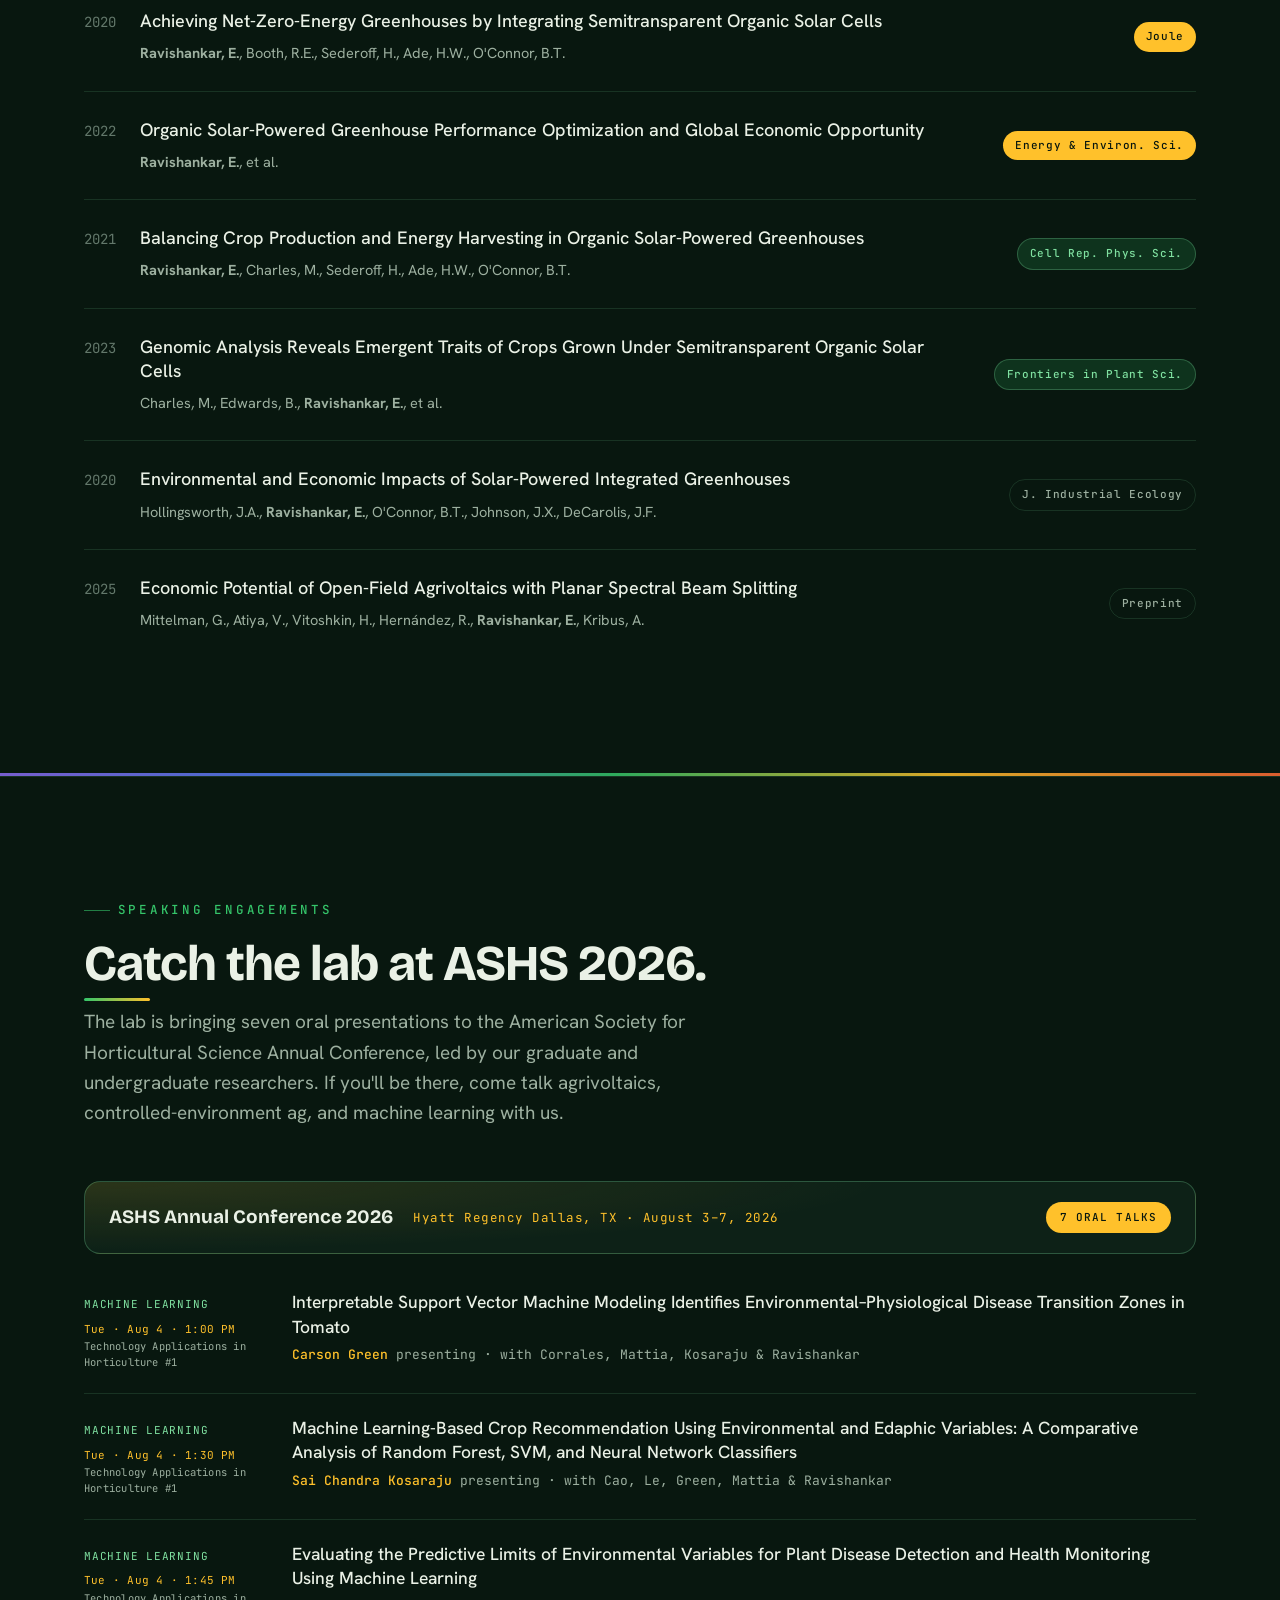
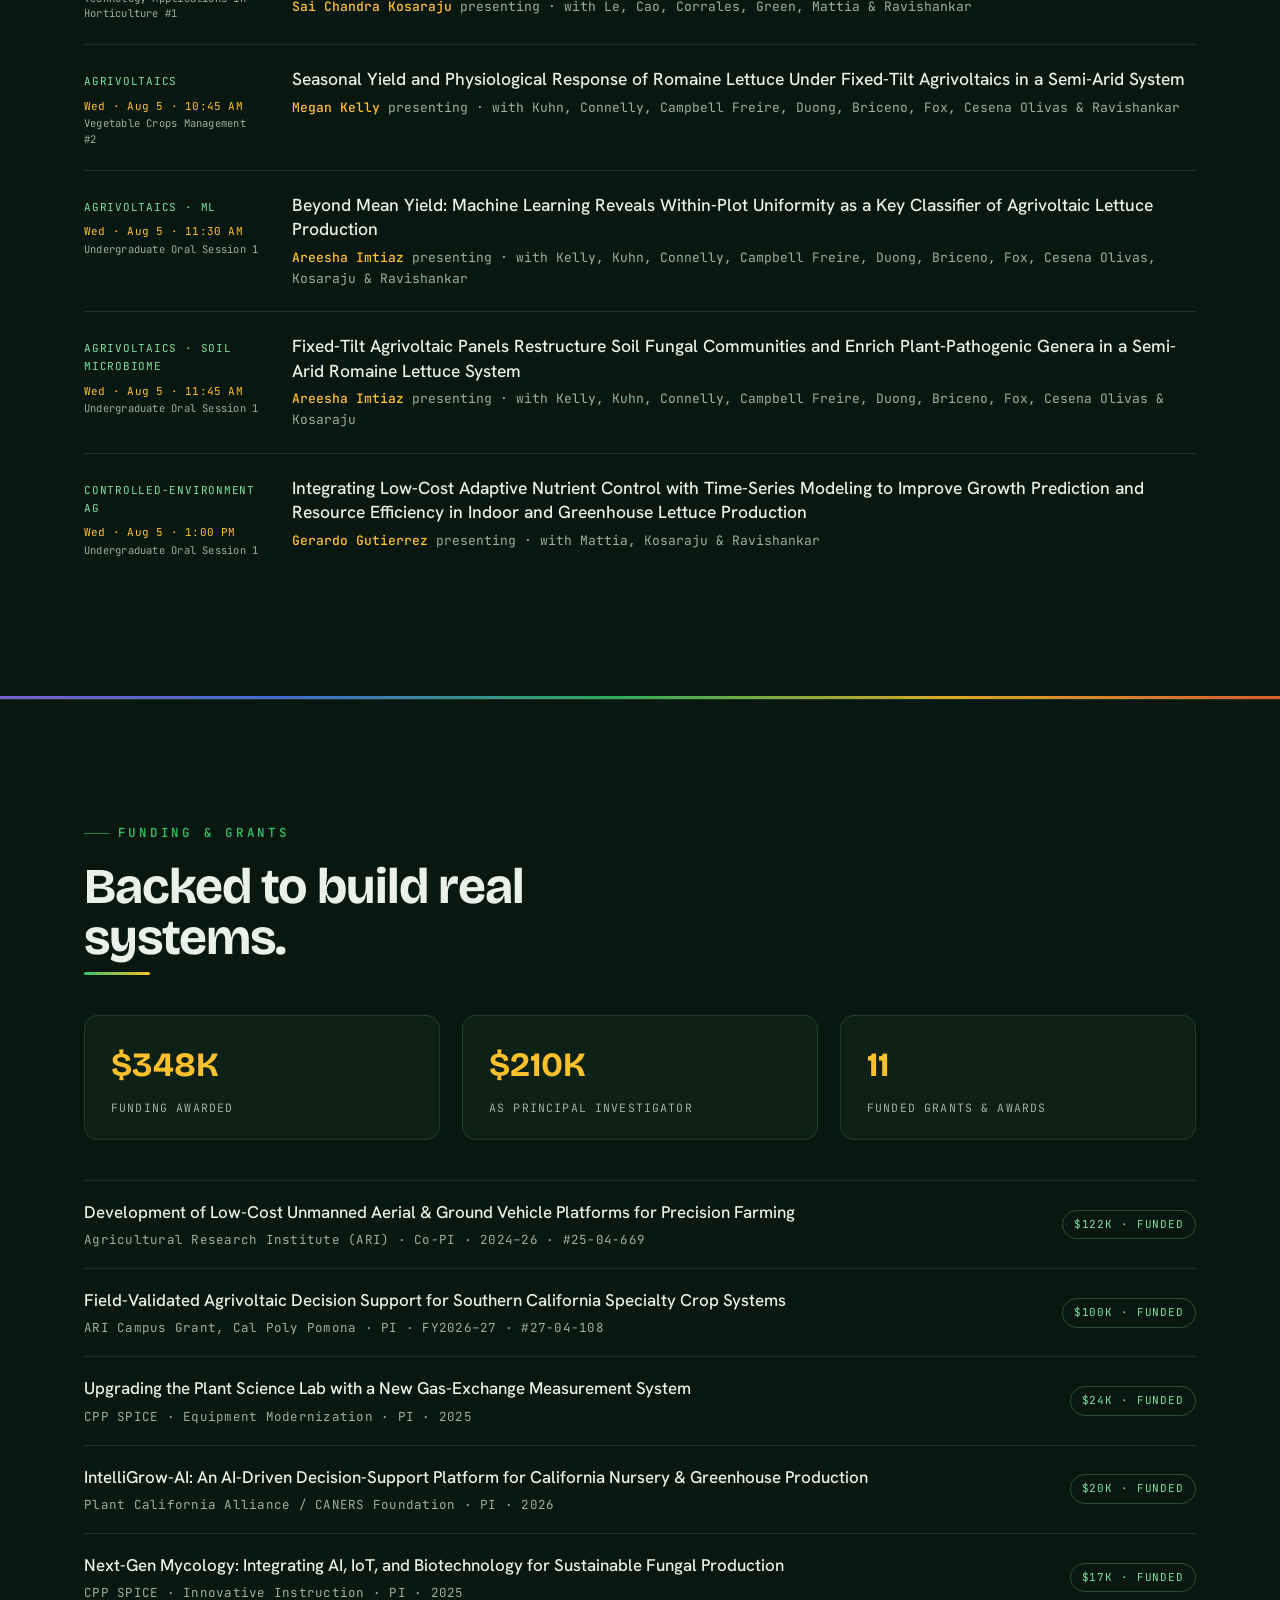
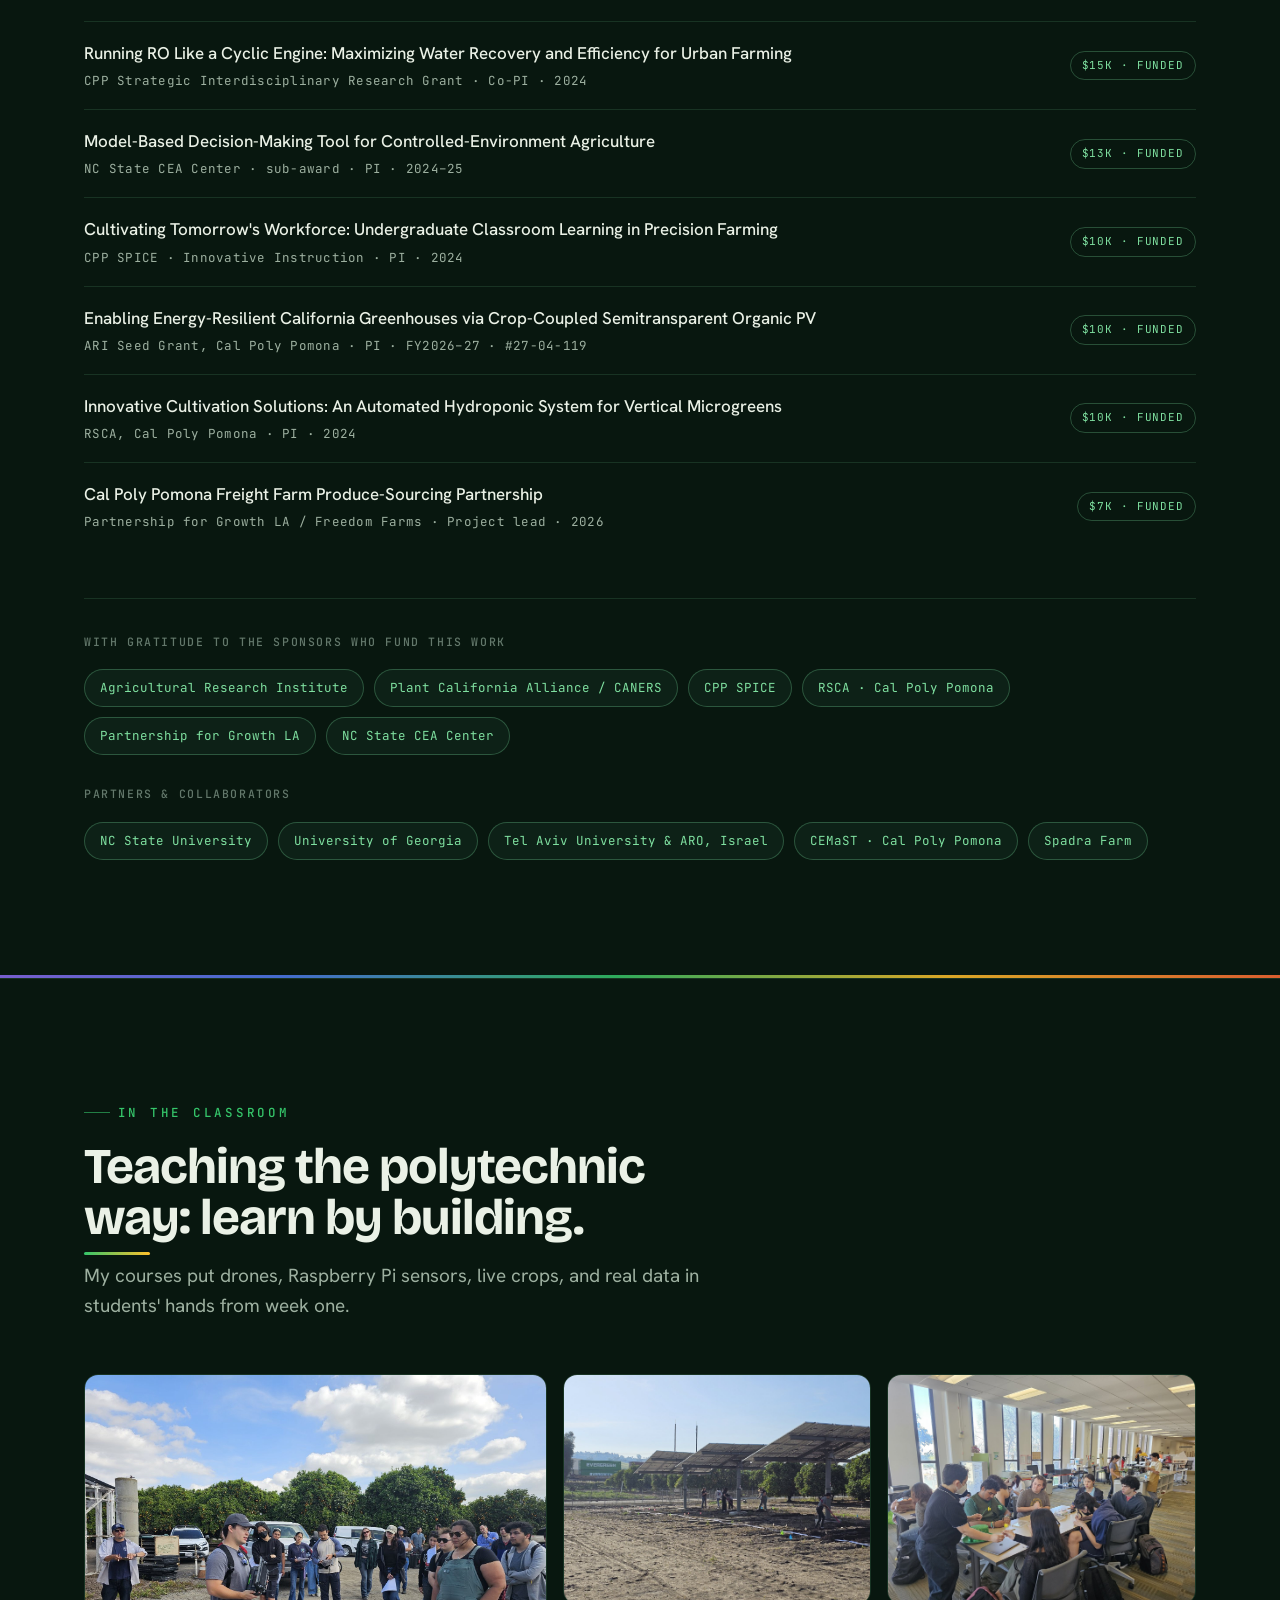
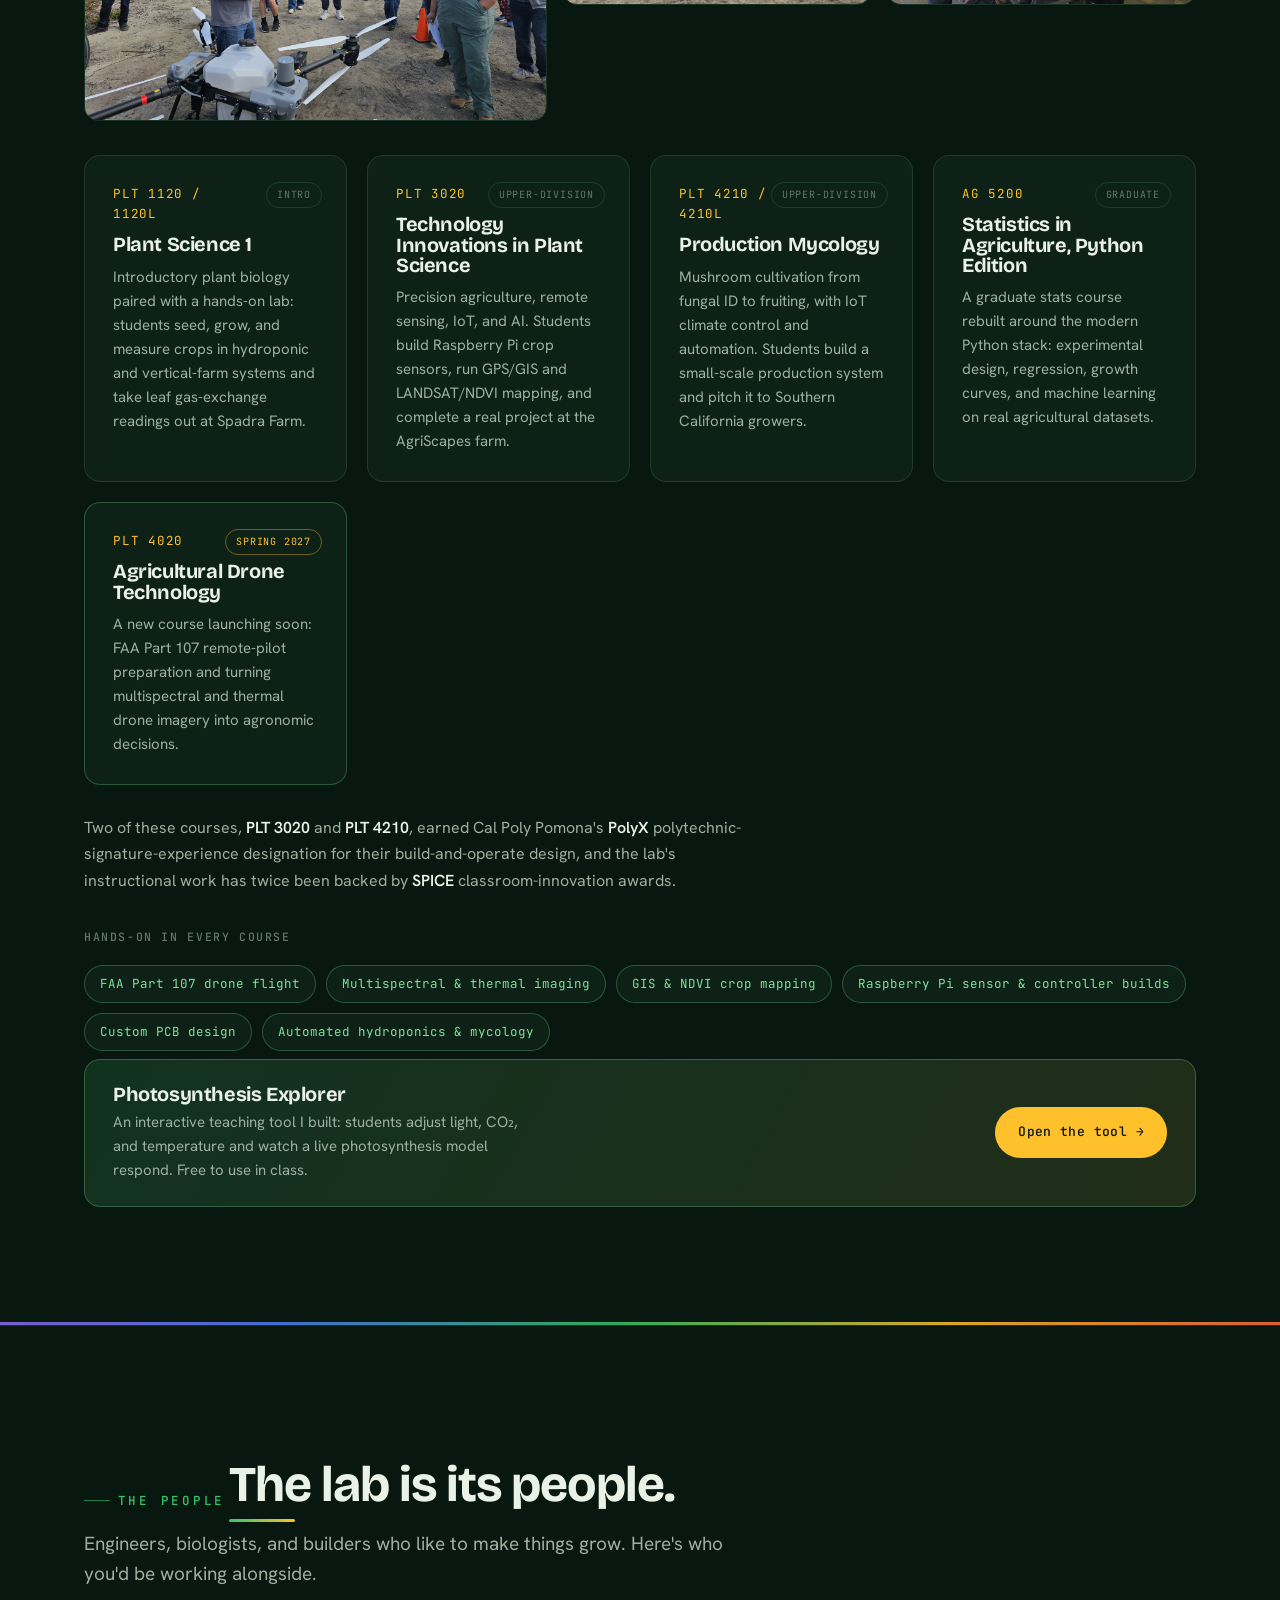
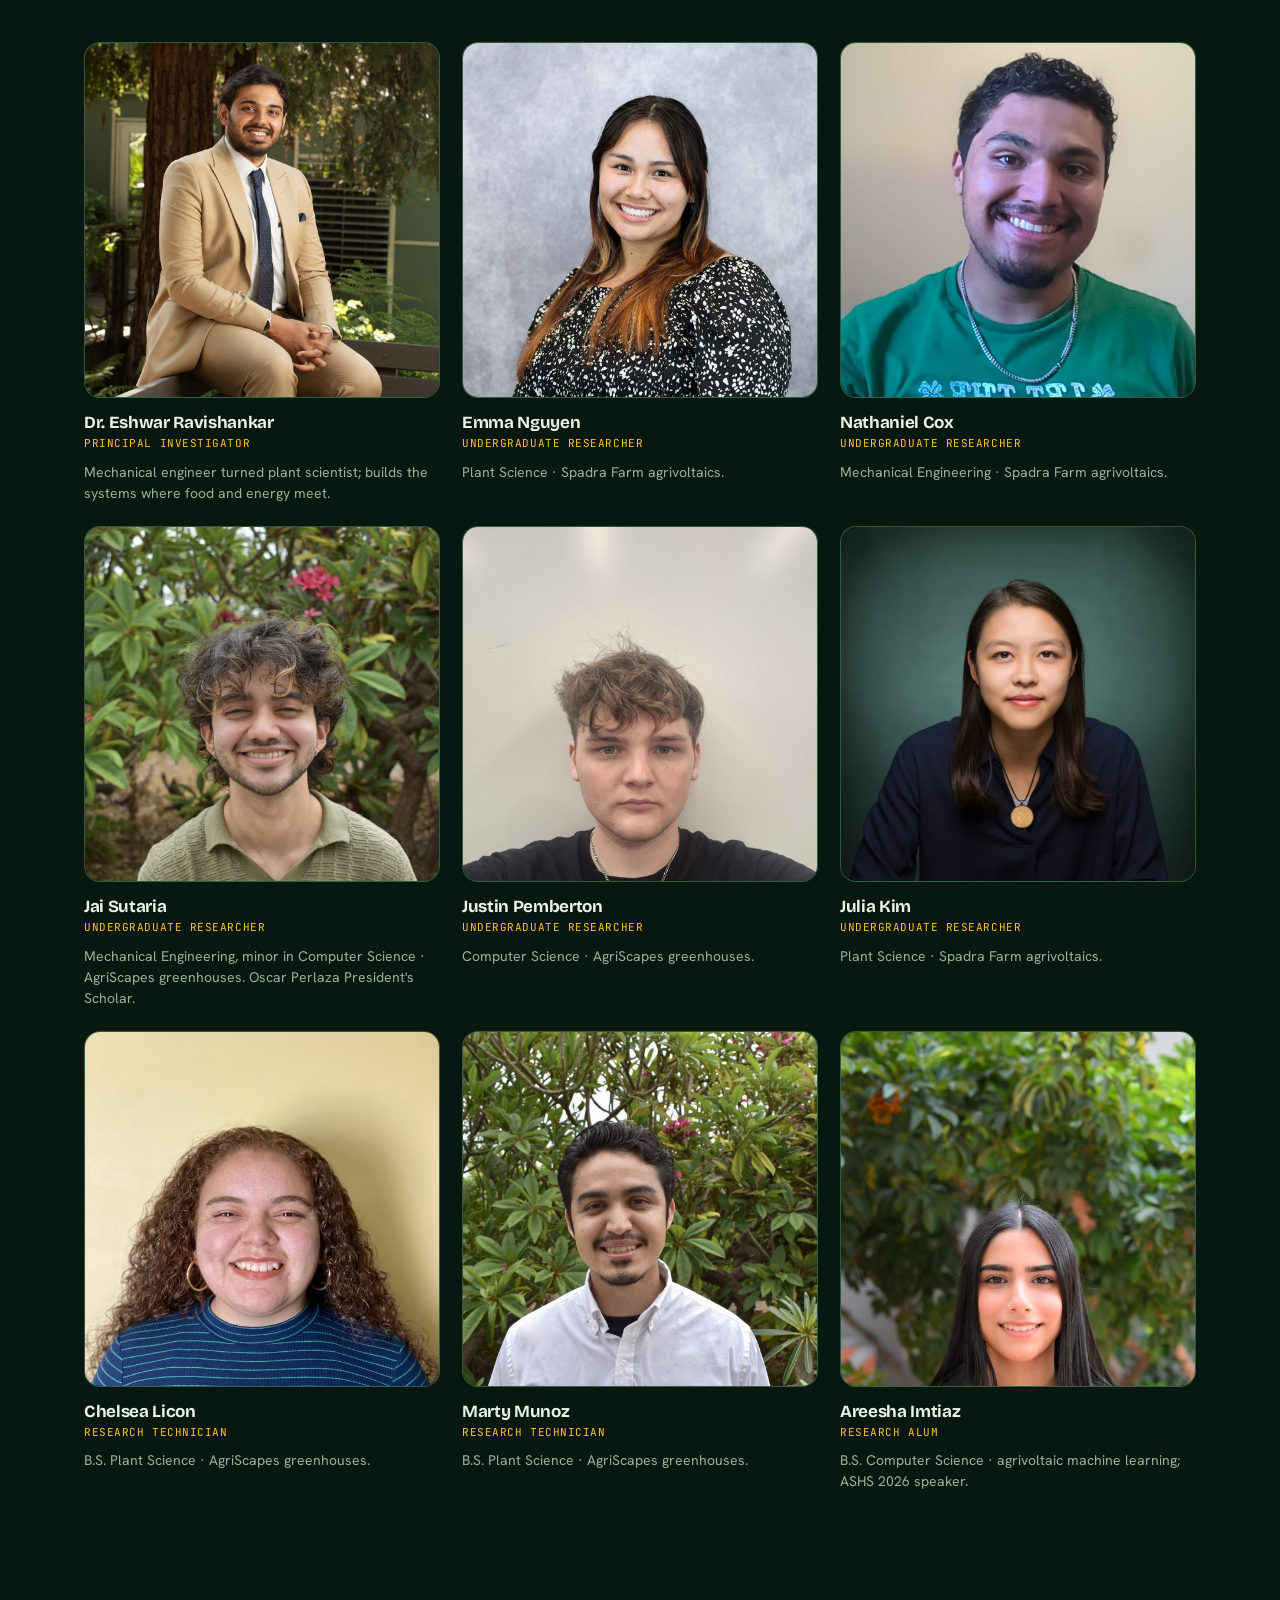
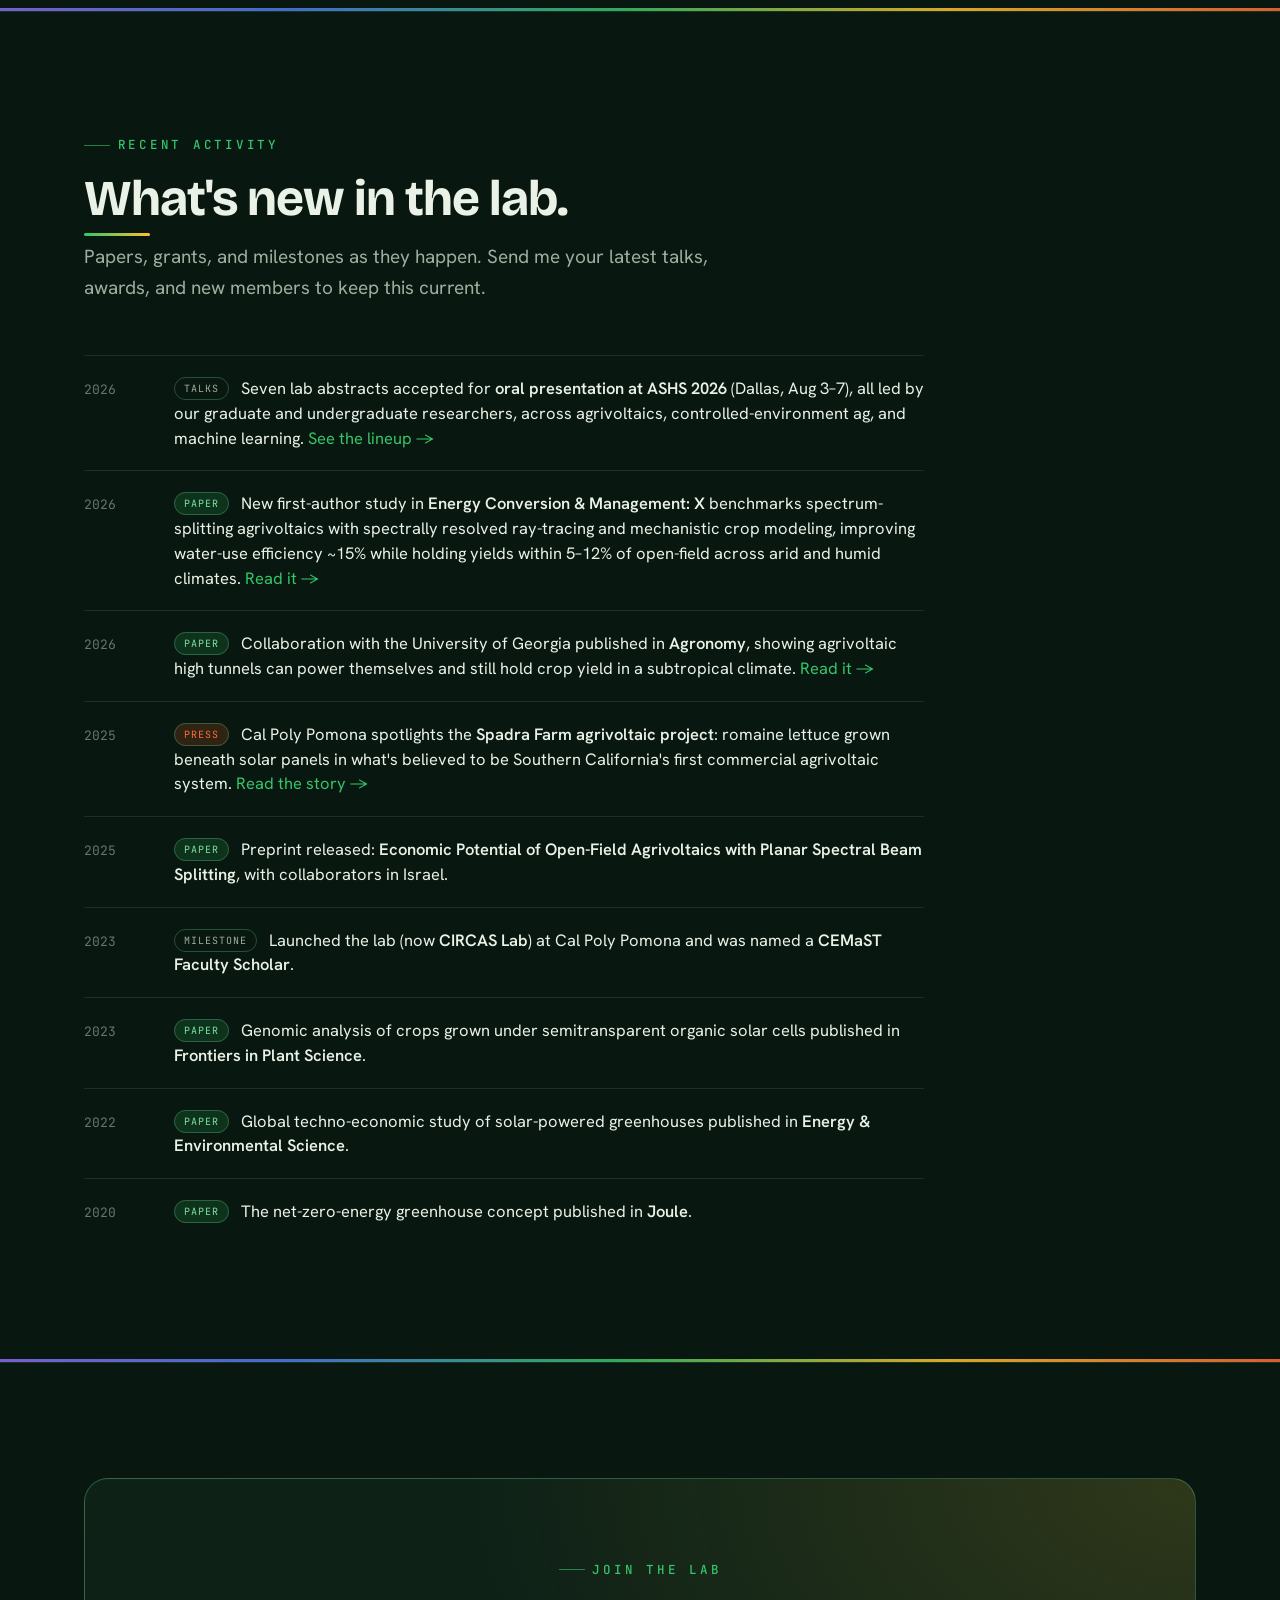
==== commit d32955b0: "Hero: CIRCAS expansion as headline, mission subline, big logo Co-Authored-By: Claude Fable 5 <norepl" ====
--- a/index.html
+++ b/index.html
@@ -107,10 +107,18 @@
 .hero{padding:clamp(48px,9vw,104px) 0 clamp(56px,8vw,92px);overflow:hidden}
 .hero-grid{display:grid;grid-template-columns:1.08fr .92fr;gap:56px;align-items:center}
 .hero h1{
-  font-size:clamp(40px,6.2vw,78px);font-weight:800;margin:22px 0 20px;
+  font-size:clamp(32px,4.8vw,60px);font-weight:800;margin:20px 0 18px;
 }
 .hero h1 .g{color:var(--leaf)}
 .hero h1 .y{color:var(--solar)}
+.hero-h1 .ini{color:var(--solar)}
+/* big hero logo (replaces the beam-split diagram) */
+.hero-logo{position:relative;width:100%;max-width:500px;margin:0 auto;display:flex;align-items:center;justify-content:center}
+.hero-logo img{width:100%;height:auto;
+  filter:drop-shadow(0 0 55px rgba(var(--leaf-rgb),.22)) drop-shadow(0 0 100px rgba(var(--solar-rgb),.08));
+  animation:logoFloat 7s ease-in-out infinite}
+@keyframes logoFloat{0%,100%{transform:translateY(0)}50%{transform:translateY(-14px)}}
+@media(max-width:860px){.hero-logo{max-width:300px;order:-1}}
 .hero-sub{font-size:clamp(17px,2vw,20px);color:var(--stone);max-width:46ch;margin-bottom:32px}
 .hero-cta{display:flex;gap:14px;flex-wrap:wrap;margin-bottom:40px}
 .btn{
@@ -492,9 +500,8 @@
   <div class="wrap hero-grid">
     <div>
       <span class="eyebrow">CIRCAS Lab · Cal Poly Pomona</span>
-      <h1 class="hero-h1"><span class="w" style="animation-delay:.05s">Growing</span> <span class="w g" style="animation-delay:.13s">food</span> <span class="w" style="animation-delay:.21s">and</span> <span class="w y" style="animation-delay:.29s">energy</span> <span class="w" style="animation-delay:.37s">from</span> <span class="w" style="animation-delay:.45s">the</span> <span class="w" style="animation-delay:.53s">same</span> <span class="w grad" style="animation-delay:.61s">sunlight.</span></h1>
-      <p class="acronym-line"><span class="ini">C</span>rop <span class="ini">I</span>ntelligence &amp; <span class="ini">R</span>esearch for <span class="ini">C</span>limate-smart <span class="ini">A</span>gricultural <span class="ini">S</span>ystems</p>
-      <p class="hero-sub">CIRCAS designs agrivoltaic and controlled-environment systems where crops and clean power share one beam of light, engineered, sensed, and modeled from the panel down to the leaf.</p>
+      <h1 class="hero-h1"><span class="w" style="animation-delay:.05s"><span class="ini">C</span>rop</span> <span class="w" style="animation-delay:.13s"><span class="ini">I</span>ntelligence</span> <span class="w" style="animation-delay:.21s">&amp;</span> <span class="w" style="animation-delay:.29s"><span class="ini">R</span>esearch</span> <span class="w" style="animation-delay:.37s">for</span> <span class="w" style="animation-delay:.45s"><span class="ini">C</span>limate-smart</span> <span class="w" style="animation-delay:.53s"><span class="ini">A</span>gricultural</span> <span class="w" style="animation-delay:.61s"><span class="ini">S</span>ystems</span></h1>
+      <p class="hero-sub">The lab of Dr. Eshwar Ravishankar. We grow food and energy from the same sunlight through agrivoltaics, engineer controlled-environment farms, and build the sensors and machine learning that run them.</p>
       <div class="hero-cta">
         <a class="btn btn-primary" href="#research">Explore the research →</a>
         <a class="btn btn-ghost" href="#join">Work with us</a>
@@ -506,45 +513,9 @@
       </div>
     </div>
 
-    <!-- SIGNATURE: spectral beam-split -->
-    <div class="split-viz" aria-label="Diagram: one beam of sunlight splitting into a photosynthesis path and an energy path">
-      <svg viewBox="0 0 400 400" role="img">
-        <!-- sun -->
-        <g class="pulse-sun">
-          <circle cx="200" cy="34" r="18" fill="var(--solar)"/>
-          <g stroke="var(--solar)" stroke-width="2.5" stroke-linecap="round" opacity=".8">
-            <line x1="200" y1="2" x2="200" y2="10"/>
-            <line x1="168" y1="34" x2="176" y2="34"/><line x1="224" y1="34" x2="232" y2="34"/>
-            <line x1="177" y1="11" x2="182" y2="17"/><line x1="223" y1="11" x2="218" y2="17"/>
-          </g>
-        </g>
-        <!-- incoming beam -->
-        <line class="beam draw d1" x1="200" y1="54" x2="200" y2="176" stroke="var(--mist)" stroke-width="3" pathLength="1"/>
-        <!-- splitter panel (semitransparent solar cell) -->
-        <g class="viz-node">
-          <rect x="150" y="168" width="100" height="16" rx="3" transform="rotate(-18 200 176)"
-                fill="rgba(139,107,240,.25)" stroke="var(--violet)" stroke-width="1.5"/>
-          <text x="200" y="150" text-anchor="middle" class="viz-label">semitransparent cell</text>
-        </g>
-        <!-- transmitted green beam -> crop -->
-        <path class="beam draw d2" d="M200 184 L200 300" stroke="var(--leaf)" stroke-width="3.5" pathLength="1"/>
-        <!-- reflected gold beam -> energy -->
-        <path class="beam draw d3" d="M208 172 L330 250" stroke="var(--solar)" stroke-width="3.5" pathLength="1"/>
-
-        <!-- crop node -->
-        <g class="viz-node">
-          <path d="M200 322c-11 0-18-7-18-16 11 0 18 7 18 16zM200 322c11 0 18-7 18-16-11 0-18 7-18 16z" fill="var(--leaf)"/>
-          <line x1="200" y1="300" x2="200" y2="326" stroke="var(--leaf)" stroke-width="2.5"/>
-          <text x="200" y="352" text-anchor="middle" class="viz-label" fill="var(--leaf-soft)">Photosynthesis</text>
-        </g>
-        <!-- energy node -->
-        <g class="viz-node">
-          <rect x="316" y="238" width="28" height="24" rx="4" fill="none" stroke="var(--solar)" stroke-width="2.5"/>
-          <rect x="326" y="232" width="8" height="6" rx="2" fill="var(--solar)"/>
-          <path d="M330 244l-5 8h6l-5 8" fill="none" stroke="var(--solar)" stroke-width="2" stroke-linejoin="round" stroke-linecap="round"/>
-          <text x="330" y="284" text-anchor="middle" class="viz-label" fill="var(--solar)">Energy</text>
-        </g>
-      </svg>
+    <!-- SIGNATURE: CIRCAS lab mark -->
+    <div class="hero-logo">
+      <img src="assets/img/logo/circas-mark-lg.png" alt="CIRCAS Lab logo: a circuit-board leaf with a sun and solar panels inside a ring" width="500" height="500" fetchpriority="high"/>
     </div>
   </div>
 </section>
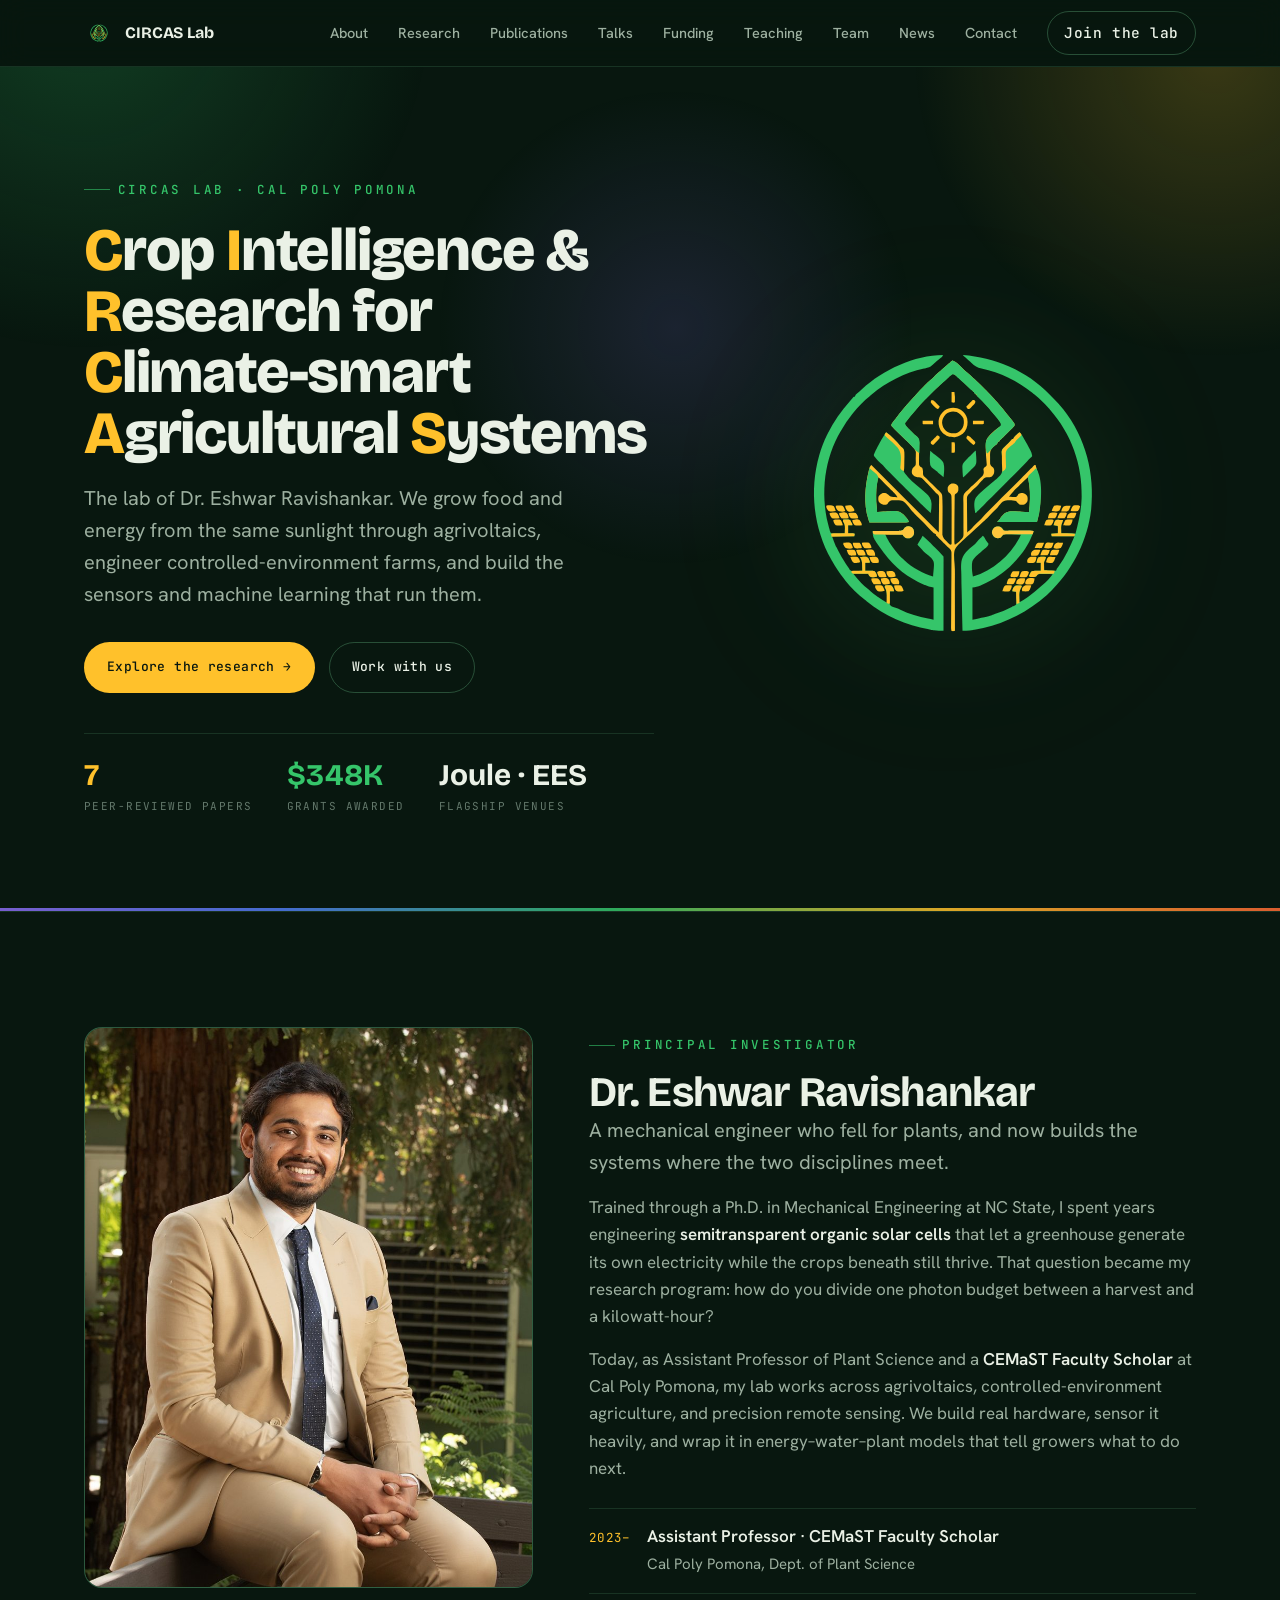
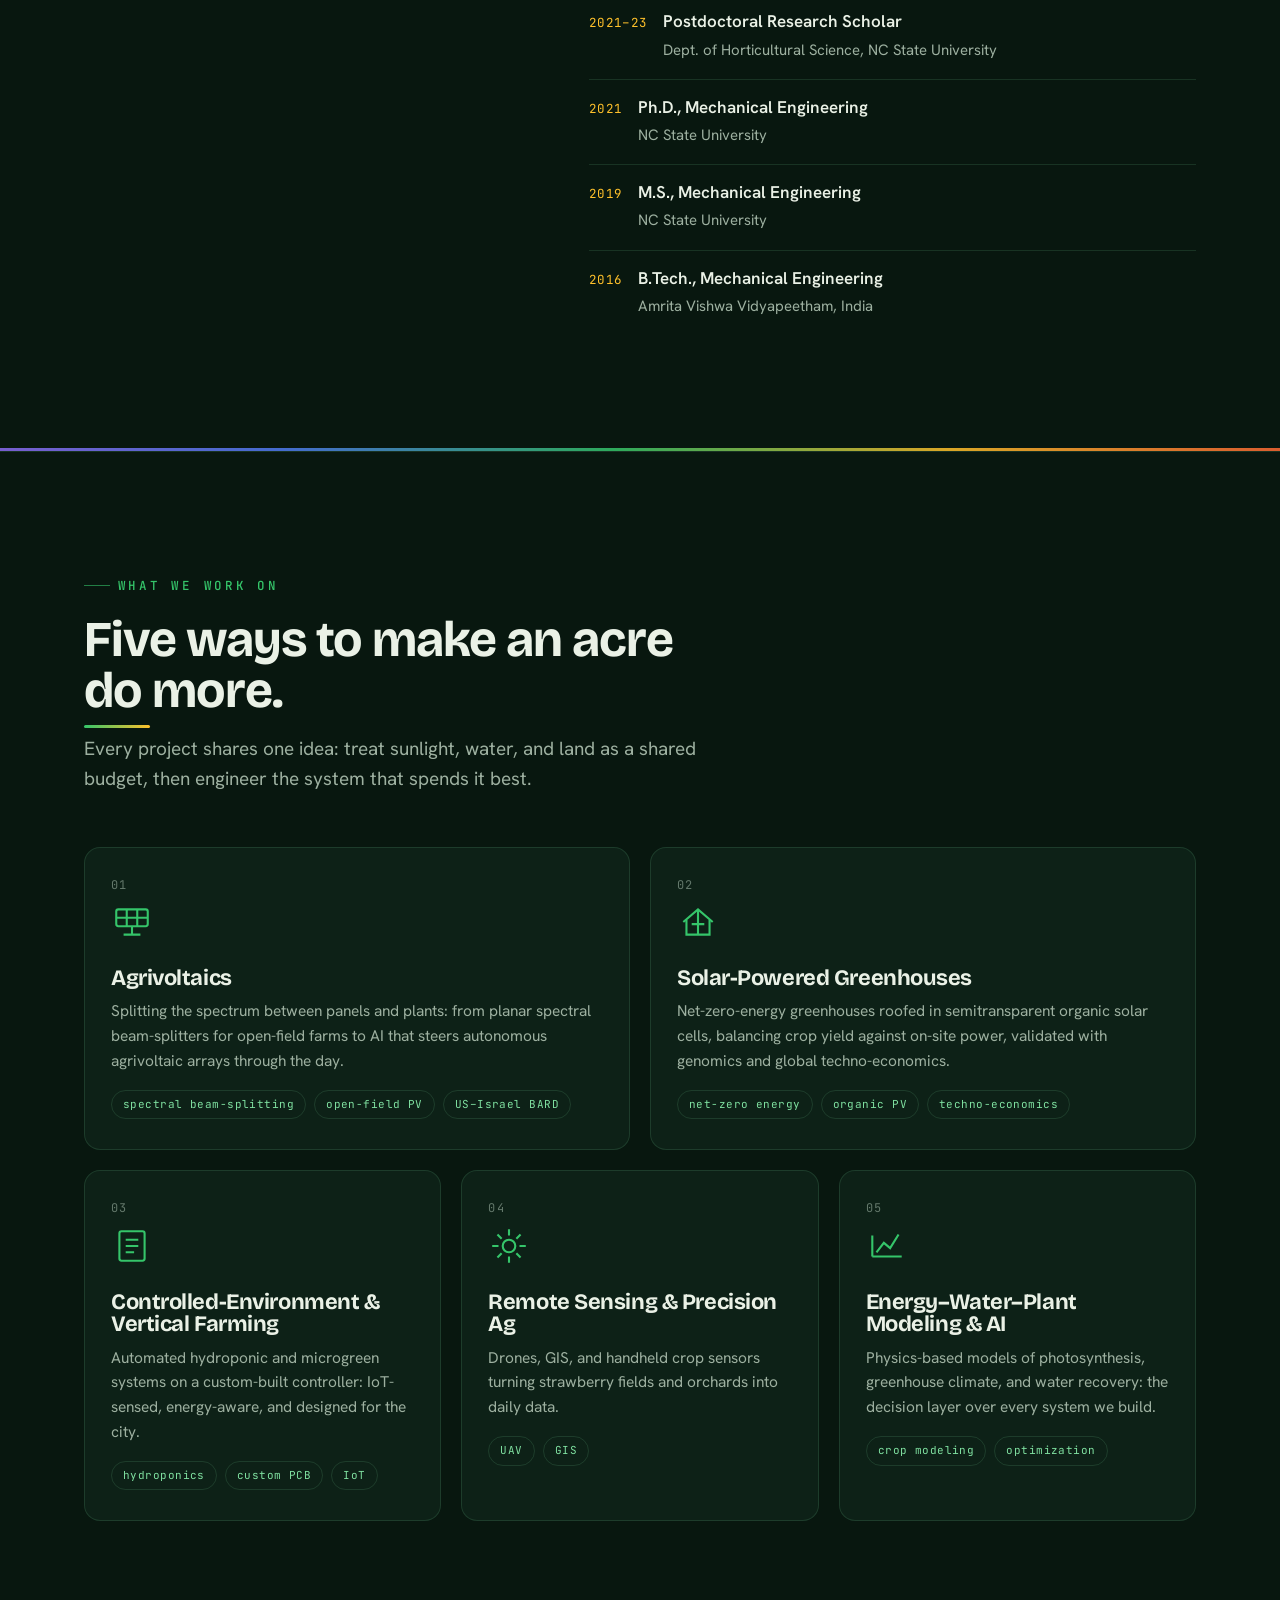
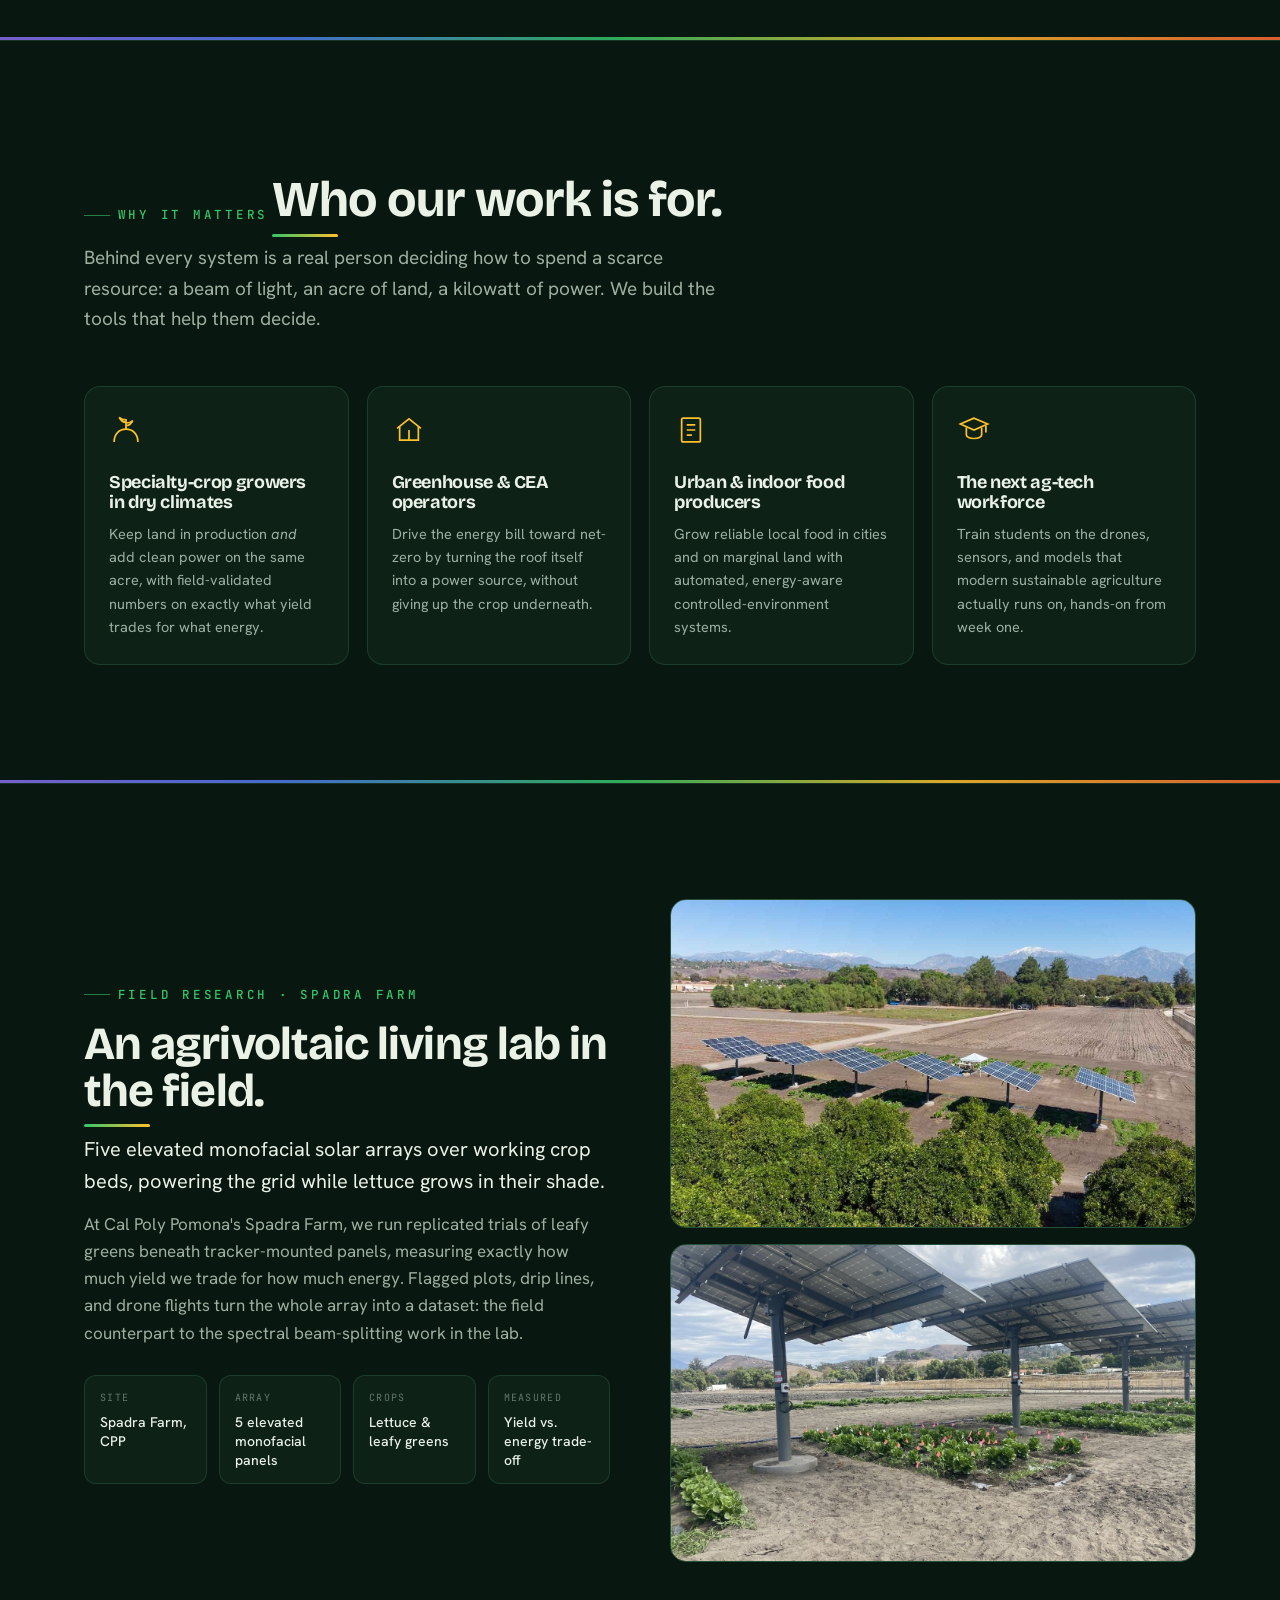
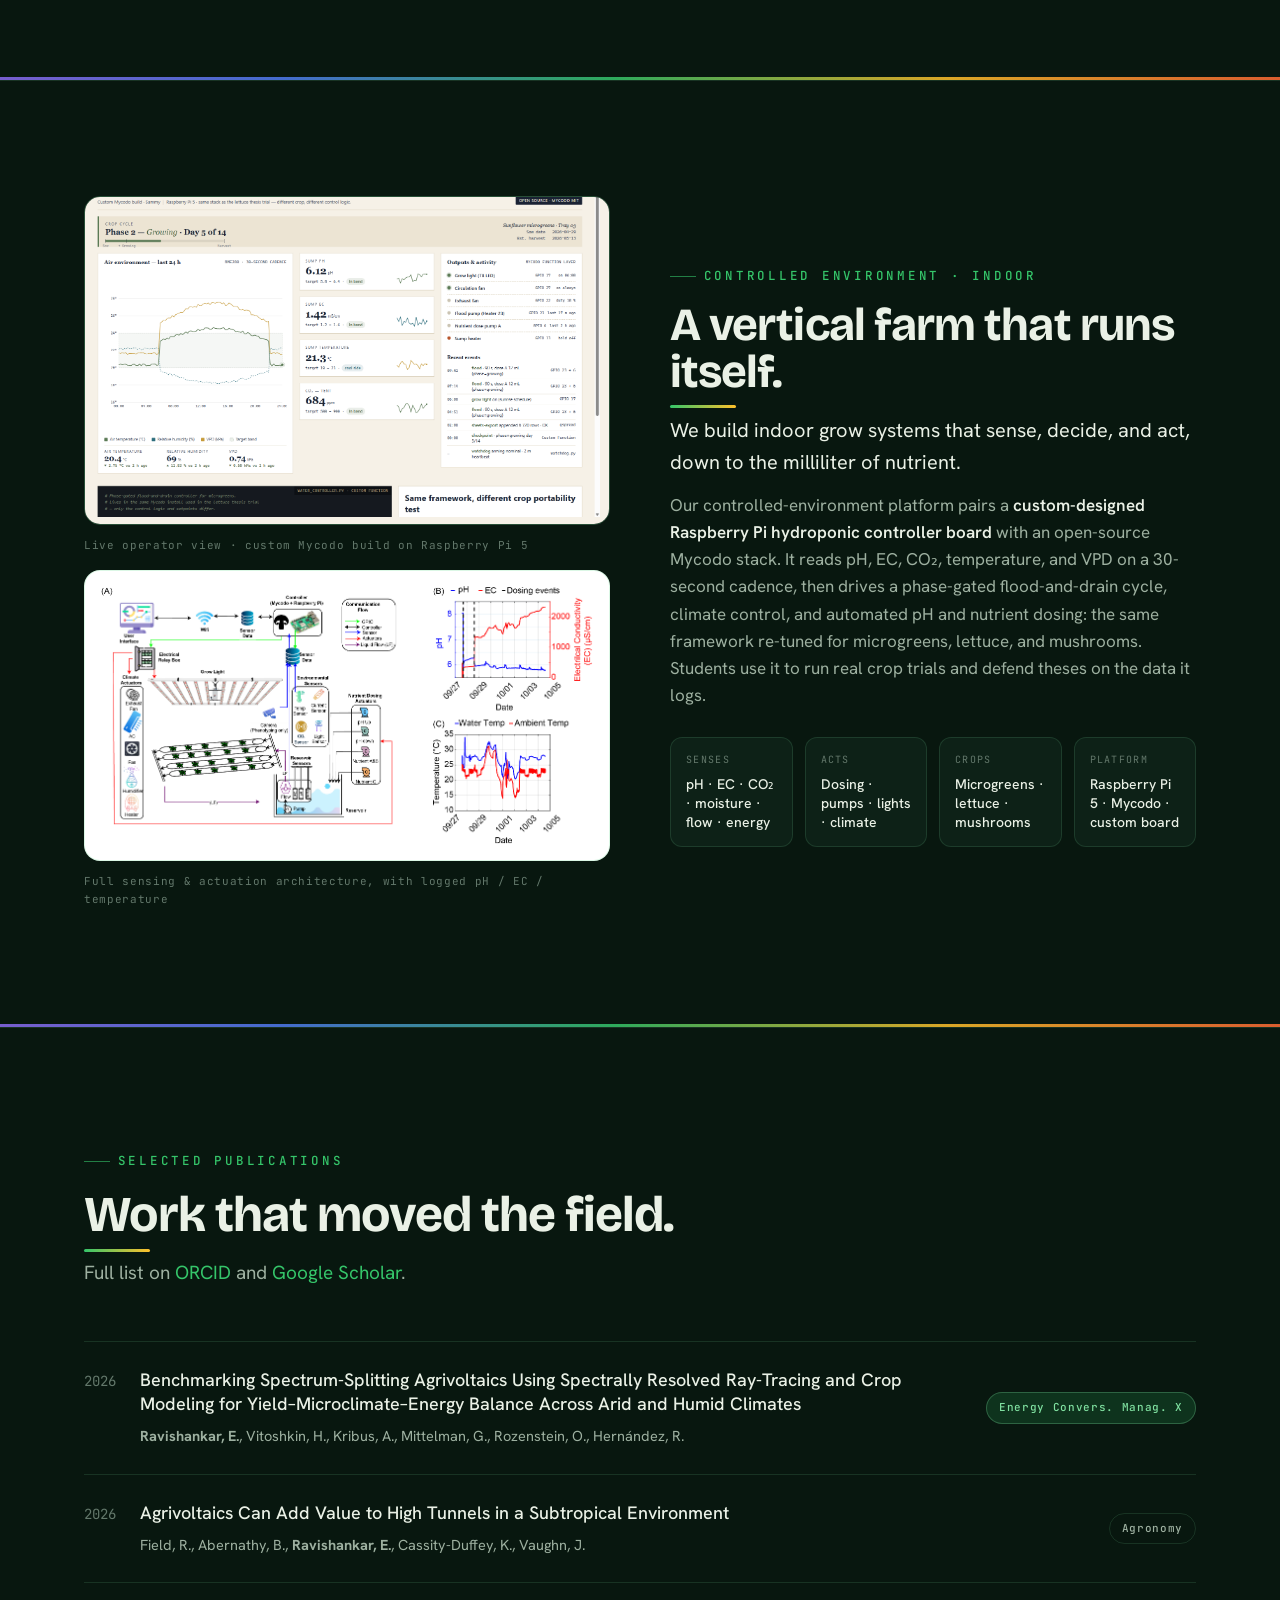
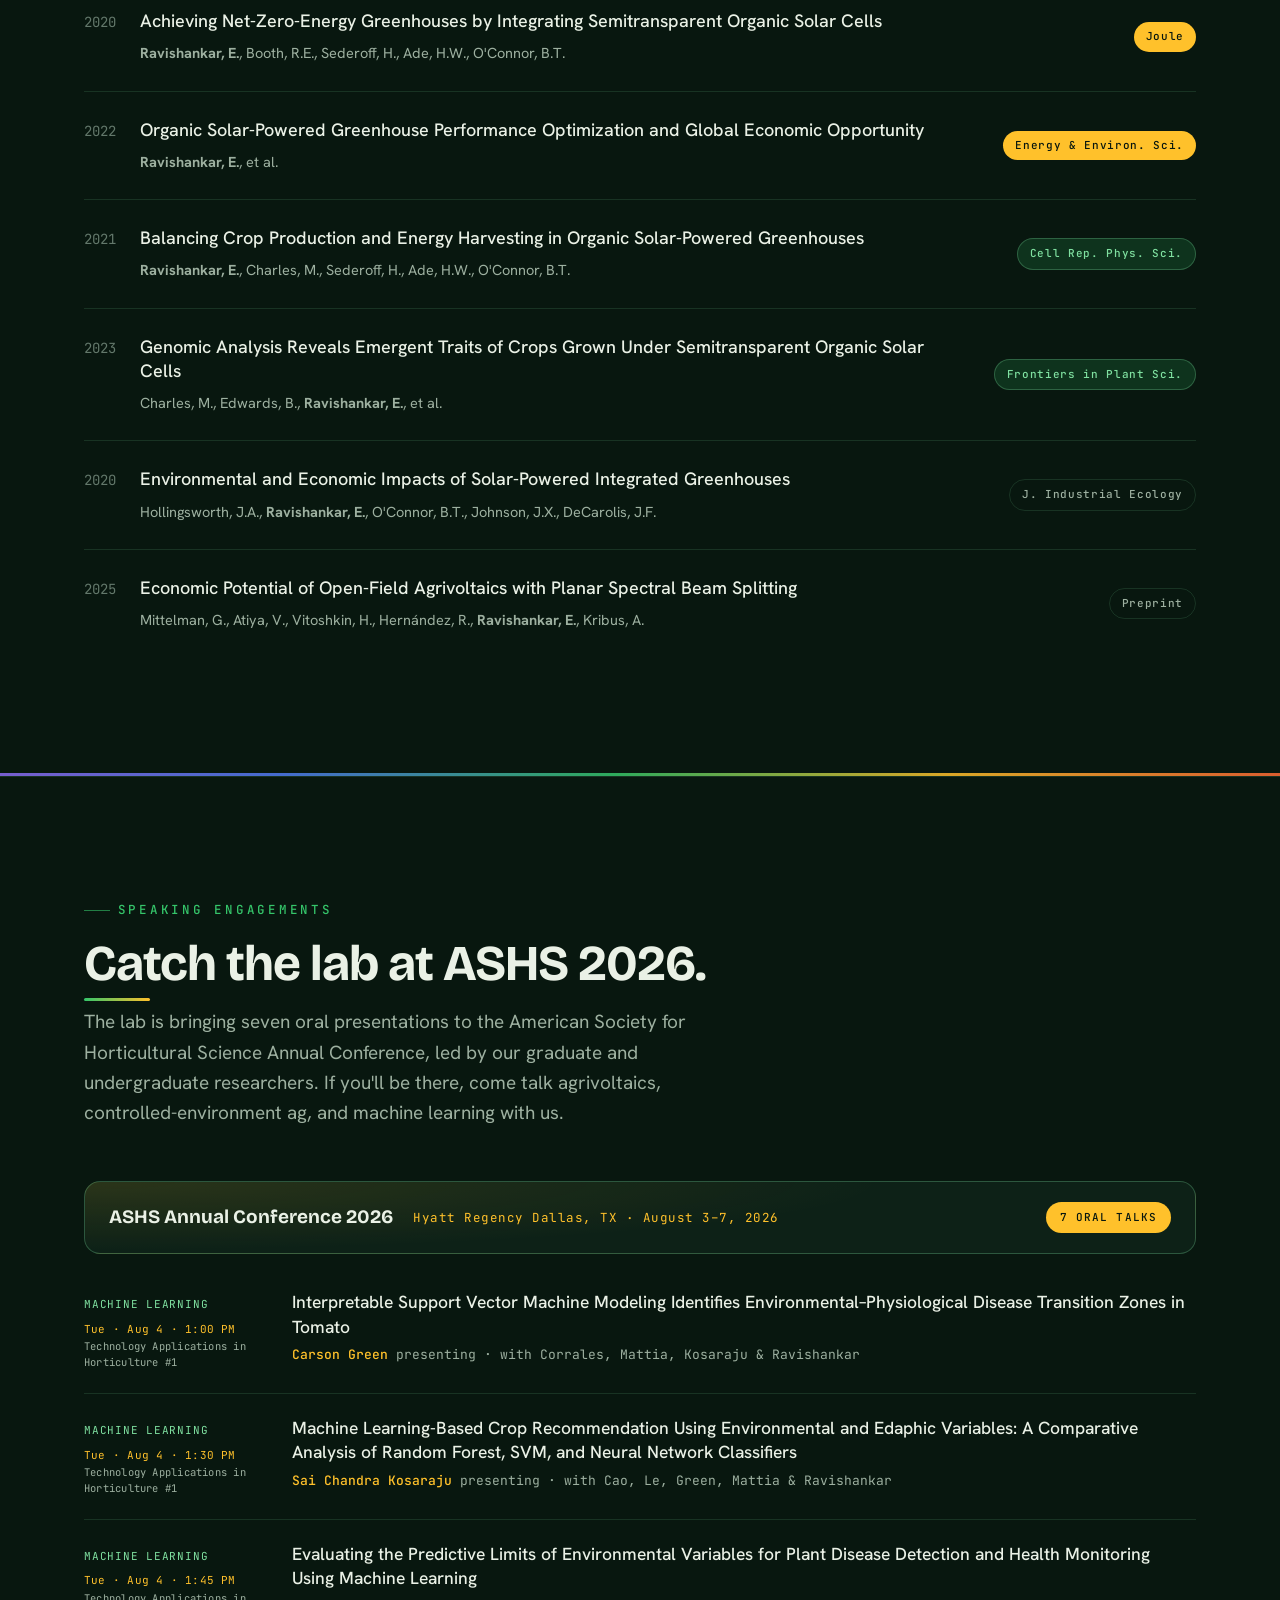
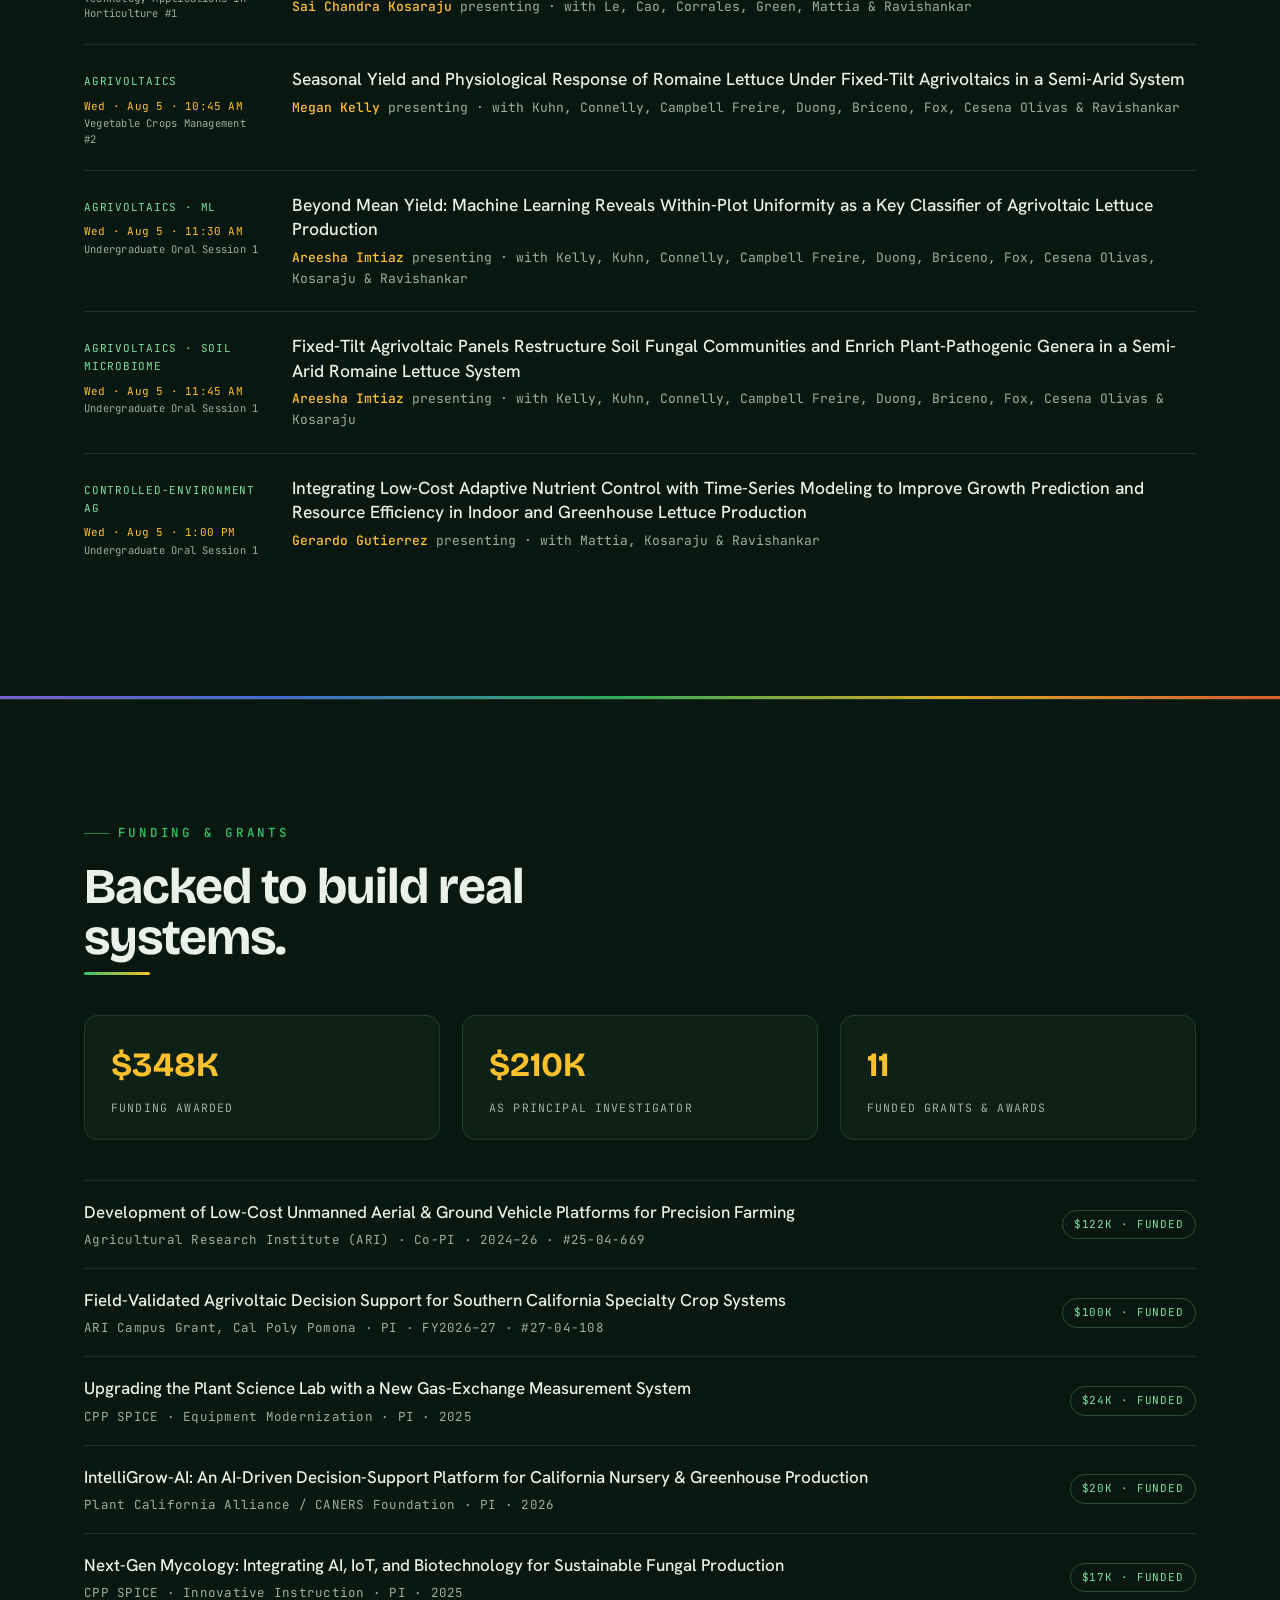
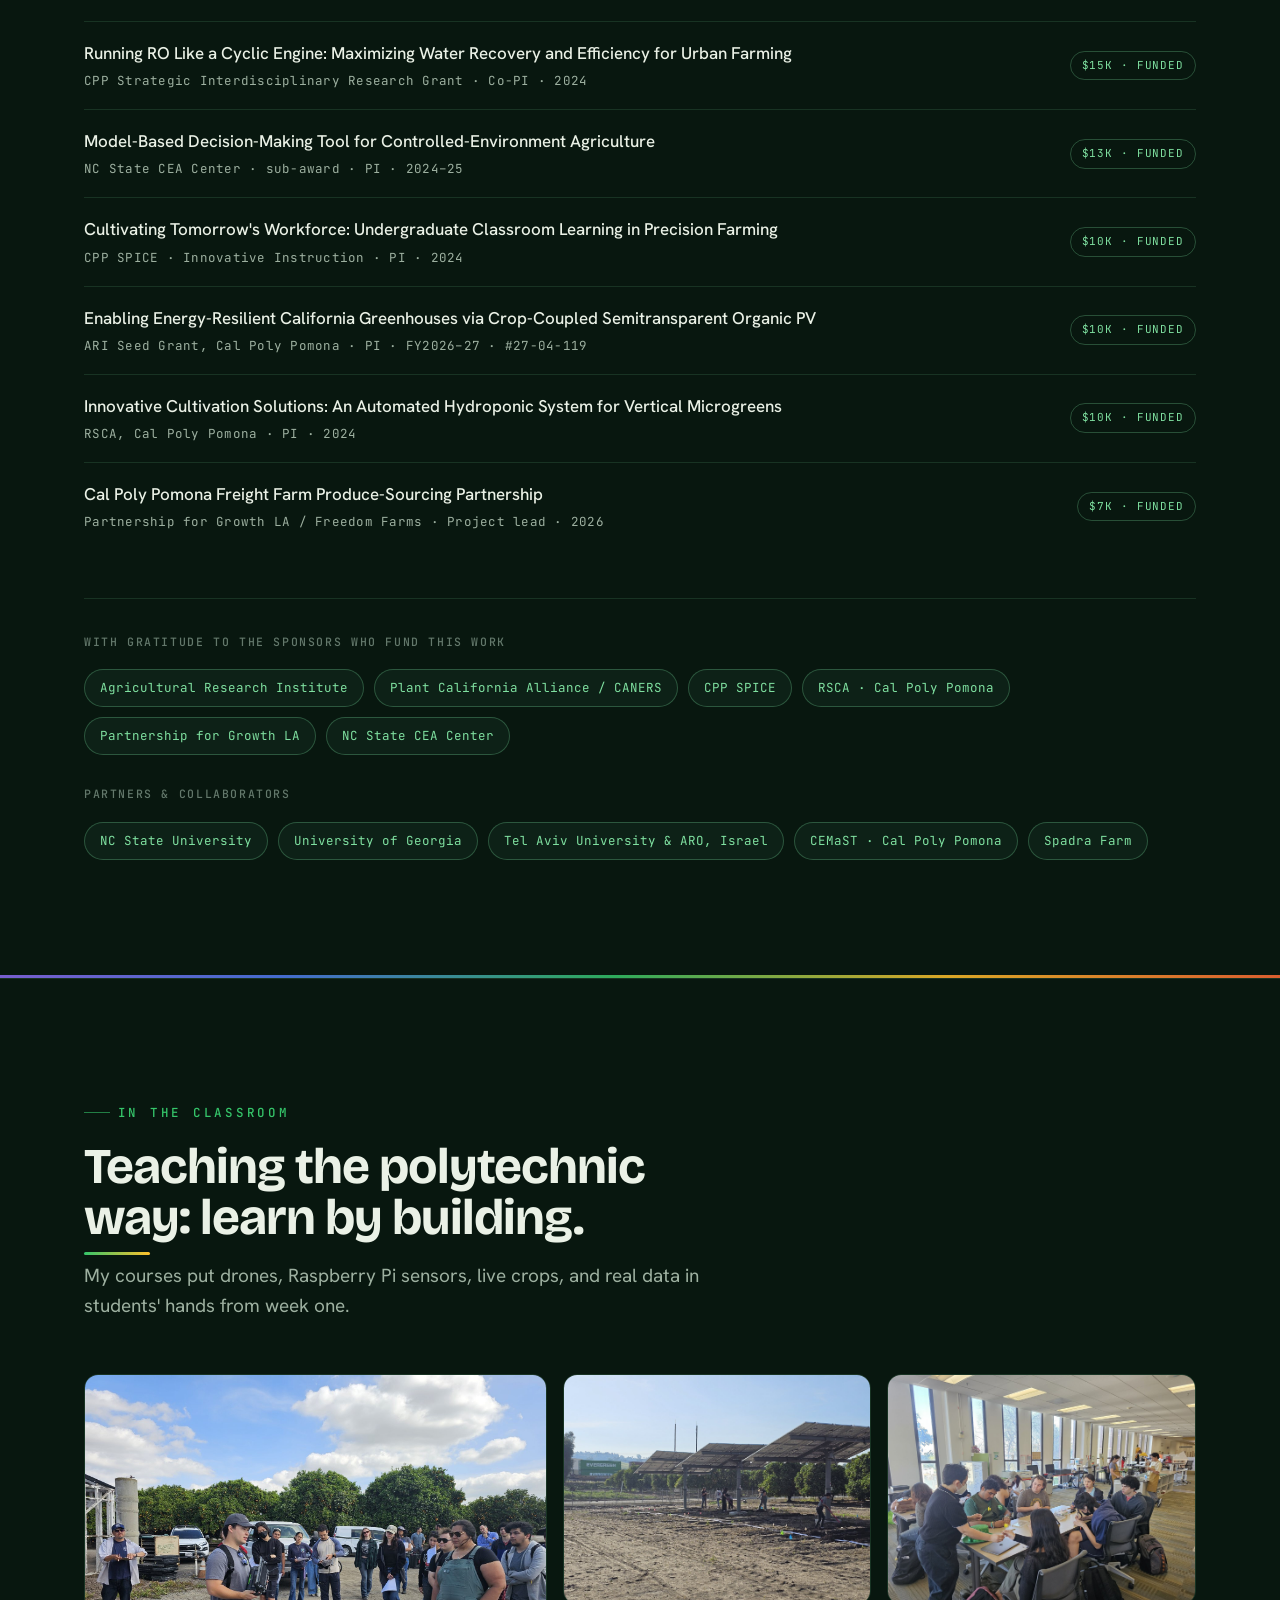
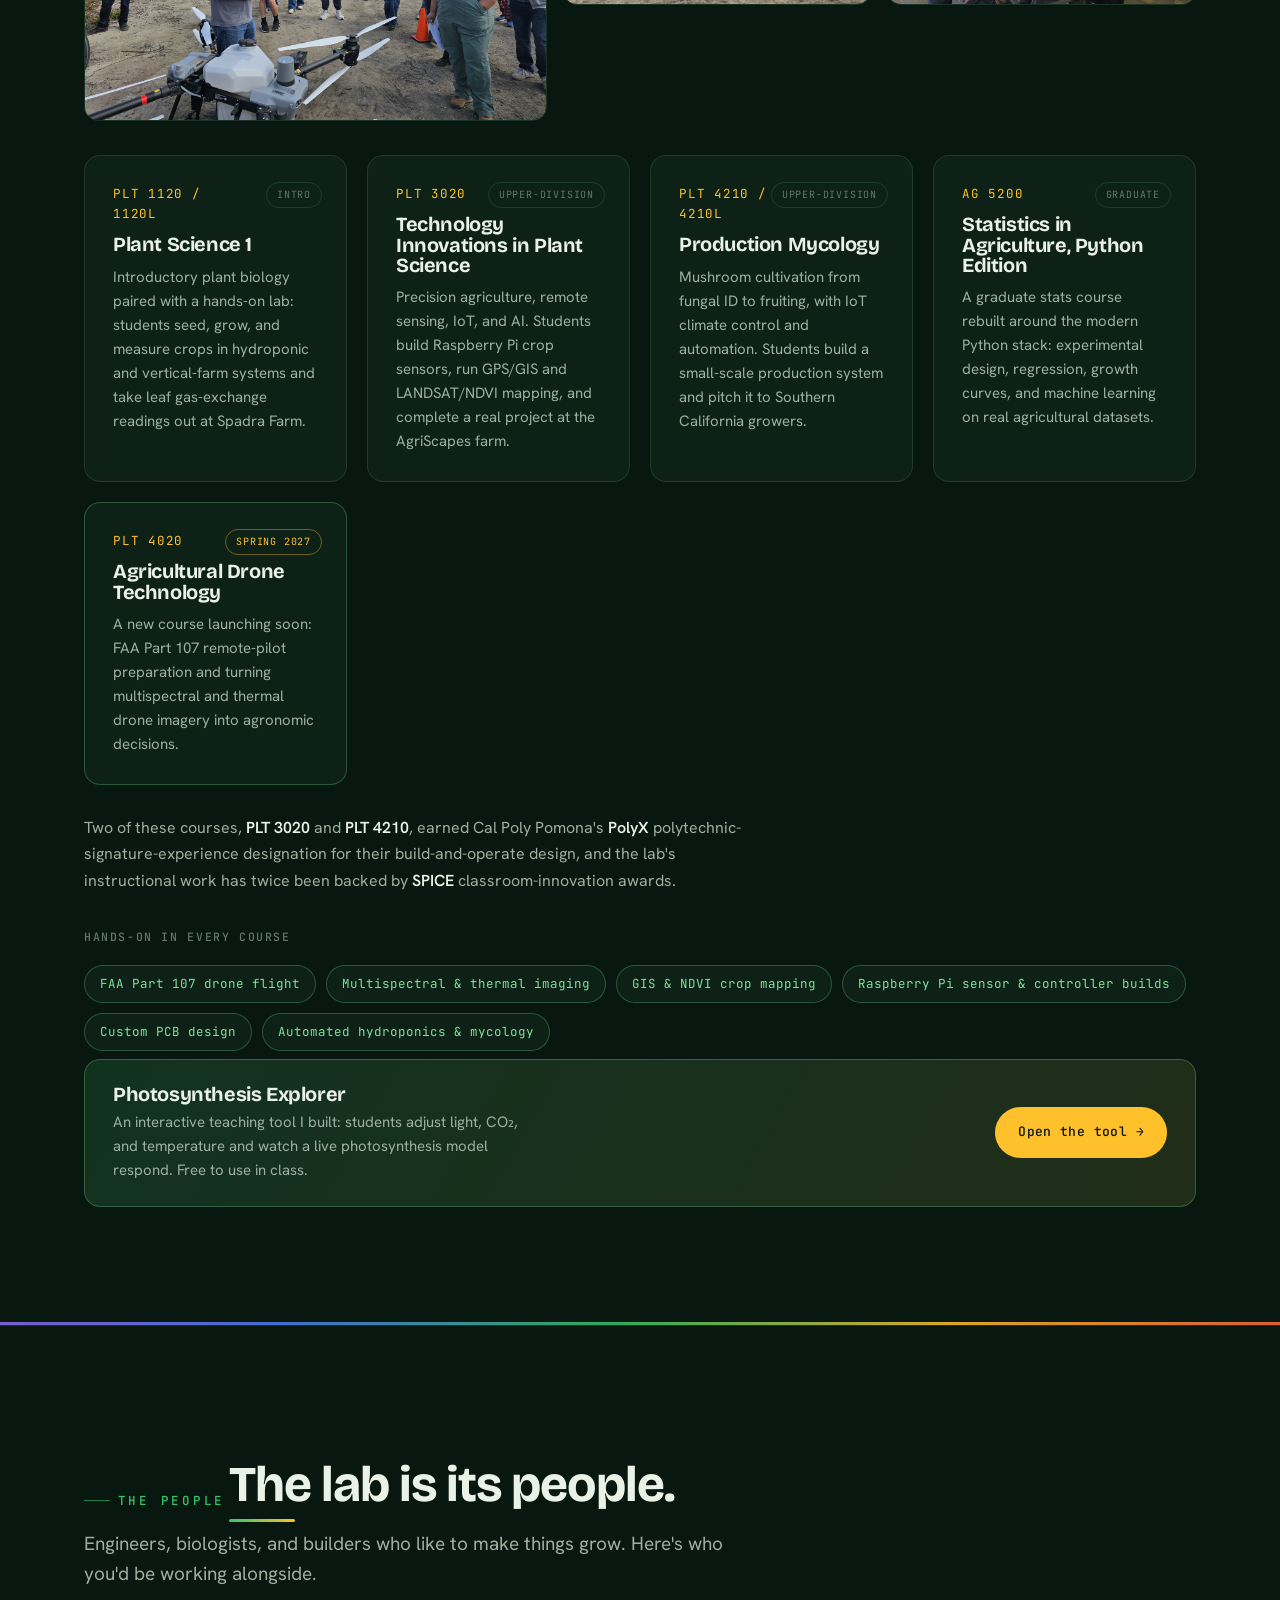
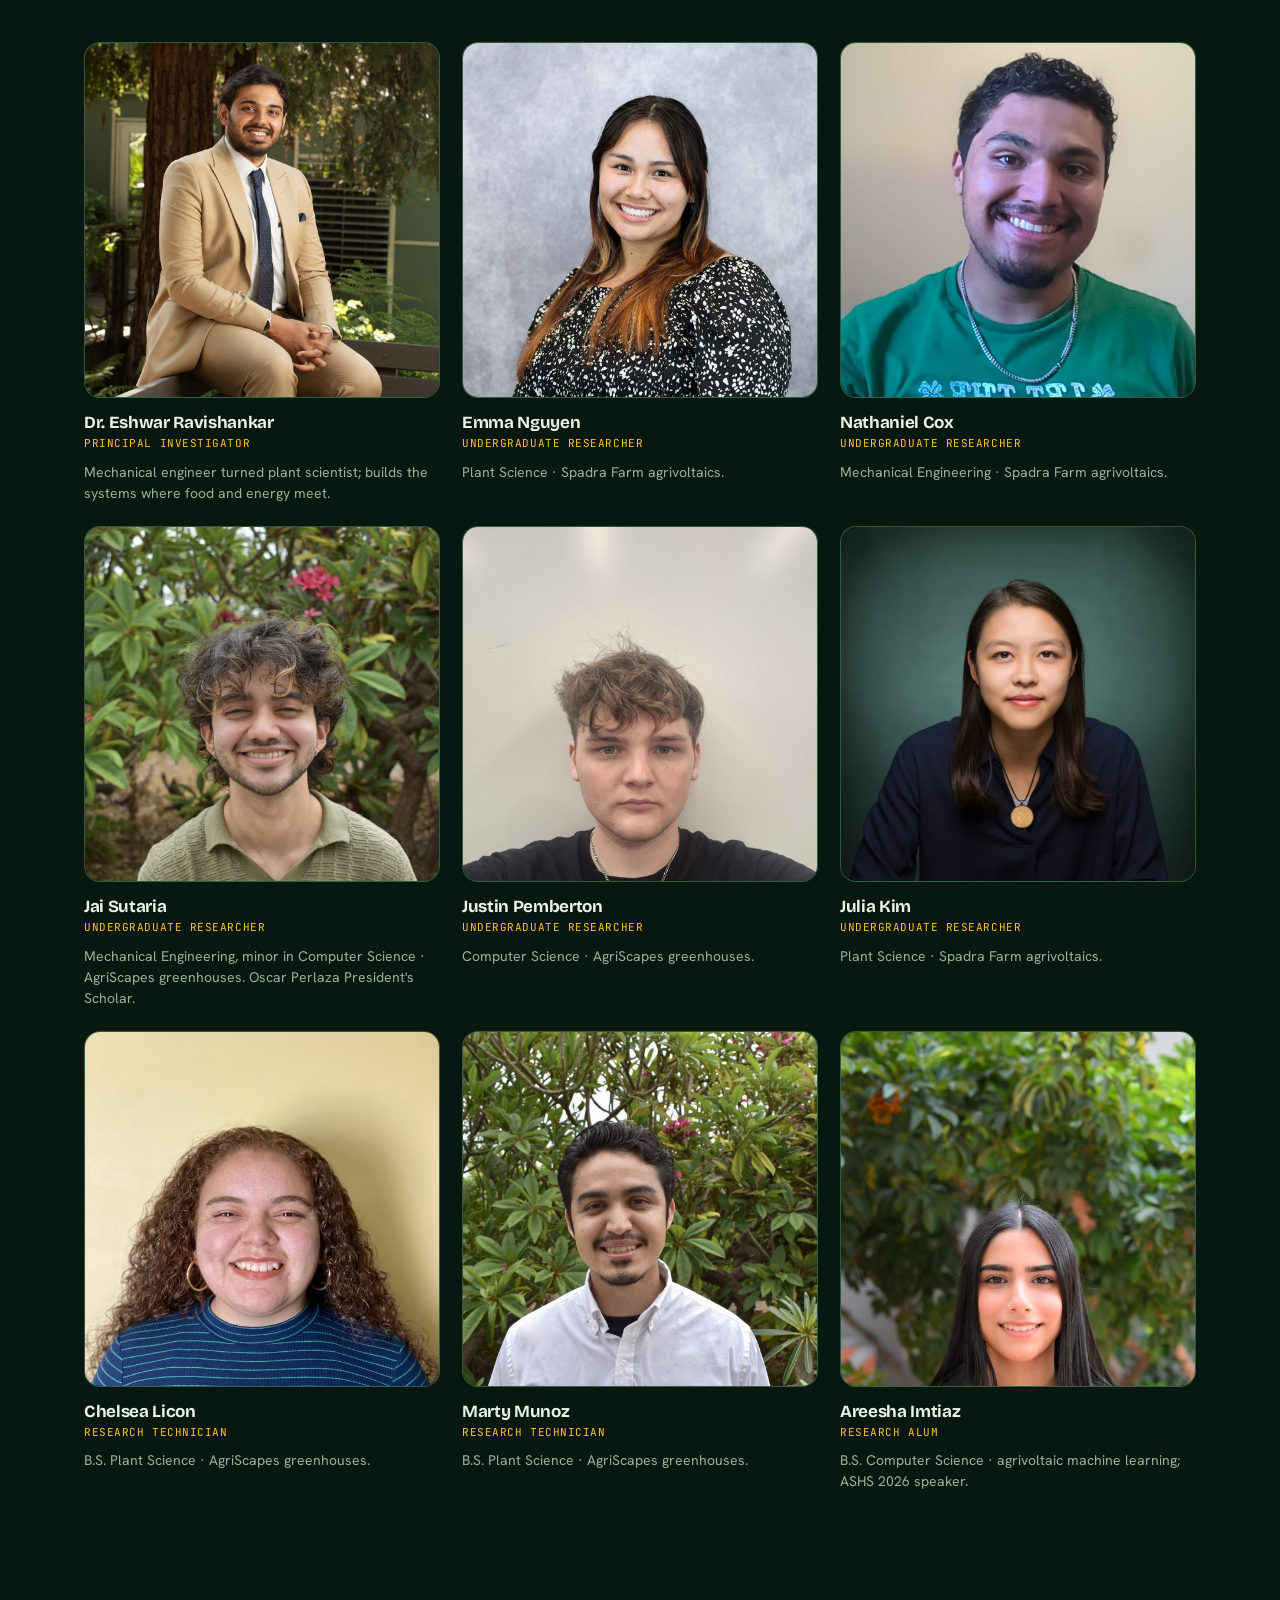
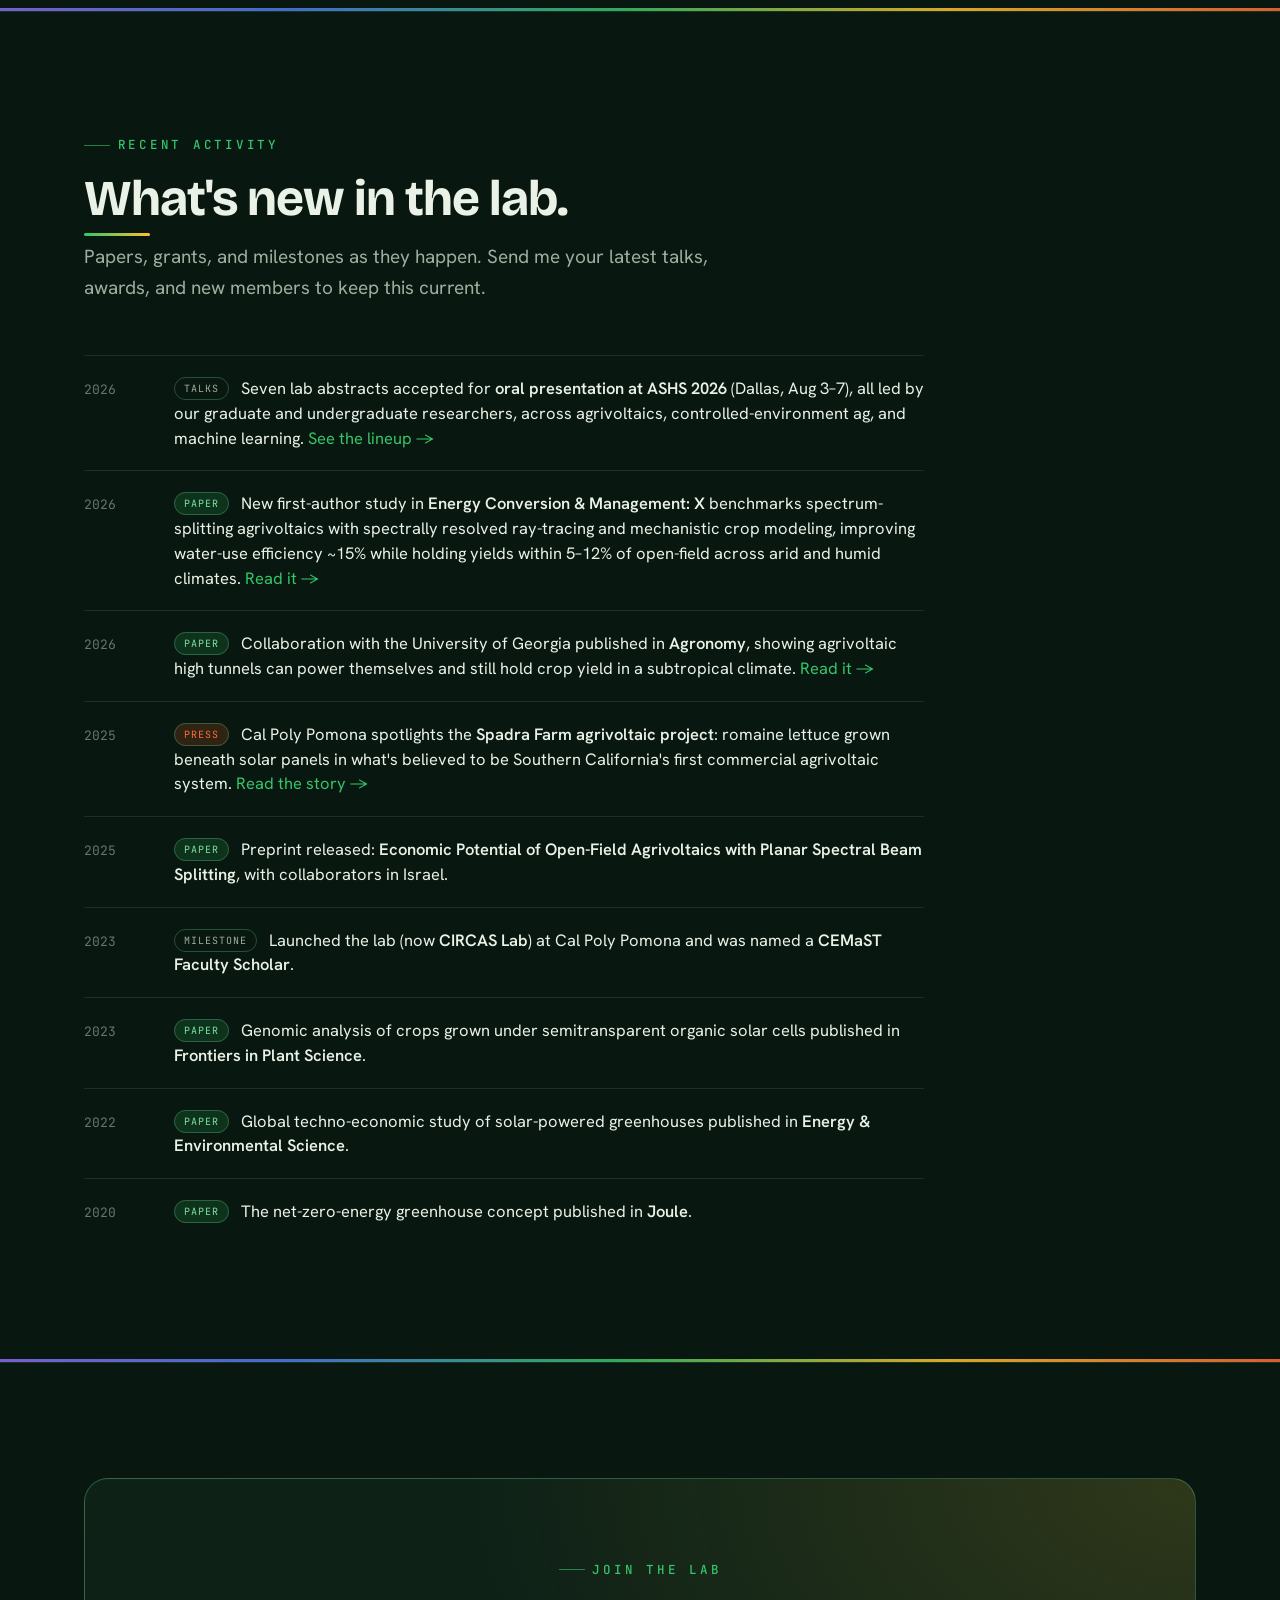
==== commit d3cad1f3: "Use crisp vector SVG logo for hero, nav, footer, favicon Co-Authored-By: Claude Fable 5 <noreply@ant" ====
--- a/index.html
+++ b/index.html
@@ -5,6 +5,7 @@
 <meta name="viewport" content="width=device-width, initial-scale=1" />
 <title>CIRCAS Lab · Crop Intelligence &amp; Research for Climate-smart Agricultural Systems · Cal Poly Pomona</title>
 <meta name="description" content="CIRCAS Lab at Cal Poly Pomona, led by Dr. Eshwar Ravishankar: Crop Intelligence & Research for Climate-smart Agricultural Systems. Agrivoltaics, controlled-environment agriculture, sensors, machine learning, and decision tools." />
+<link rel="icon" type="image/svg+xml" href="assets/img/logo/circas-logo.svg" />
 <link rel="icon" type="image/png" sizes="32x32" href="assets/img/logo/favicon-32.png" />
 <link rel="icon" type="image/png" sizes="192x192" href="assets/img/logo/favicon-192.png" />
 <link rel="apple-touch-icon" href="assets/img/logo/apple-touch-icon.png" />
@@ -474,7 +475,7 @@
 
 <header class="nav">
   <div class="wrap nav-inner">
-    <a class="brand" href="#top"><img class="mark" src="assets/img/logo/circas-mark.png" alt="CIRCAS Lab logo" width="30" height="30"/> CIRCAS Lab</a>
+    <a class="brand" href="#top"><img class="mark" src="assets/img/logo/circas-logo.svg" alt="CIRCAS Lab logo" width="30" height="30"/> CIRCAS Lab</a>
     <nav class="nav-links" id="navlinks">
       <a href="#about">About</a>
       <a href="#research">Research</a>
@@ -515,7 +516,7 @@
 
     <!-- SIGNATURE: CIRCAS lab mark -->
     <div class="hero-logo">
-      <img src="assets/img/logo/circas-mark-lg.png" alt="CIRCAS Lab logo: a circuit-board leaf with a sun and solar panels inside a ring" width="500" height="500" fetchpriority="high"/>
+      <img src="assets/img/logo/circas-logo.svg" alt="CIRCAS Lab logo: a circuit-board leaf with a sun and solar panels inside a ring" width="500" height="500" fetchpriority="high"/>
     </div>
   </div>
 </section>
@@ -1097,7 +1098,7 @@
   <div class="wrap">
     <div class="foot-grid">
       <div>
-        <div class="foot-brand"><img class="mark" src="assets/img/logo/circas-mark.png" alt="CIRCAS Lab logo" width="28" height="28"/> CIRCAS Lab</div>
+        <div class="foot-brand"><img class="mark" src="assets/img/logo/circas-logo.svg" alt="CIRCAS Lab logo" width="28" height="28"/> CIRCAS Lab</div>
         <p>Engineering the systems where food and clean energy grow from the same sunlight.</p>
       </div>
       <div>
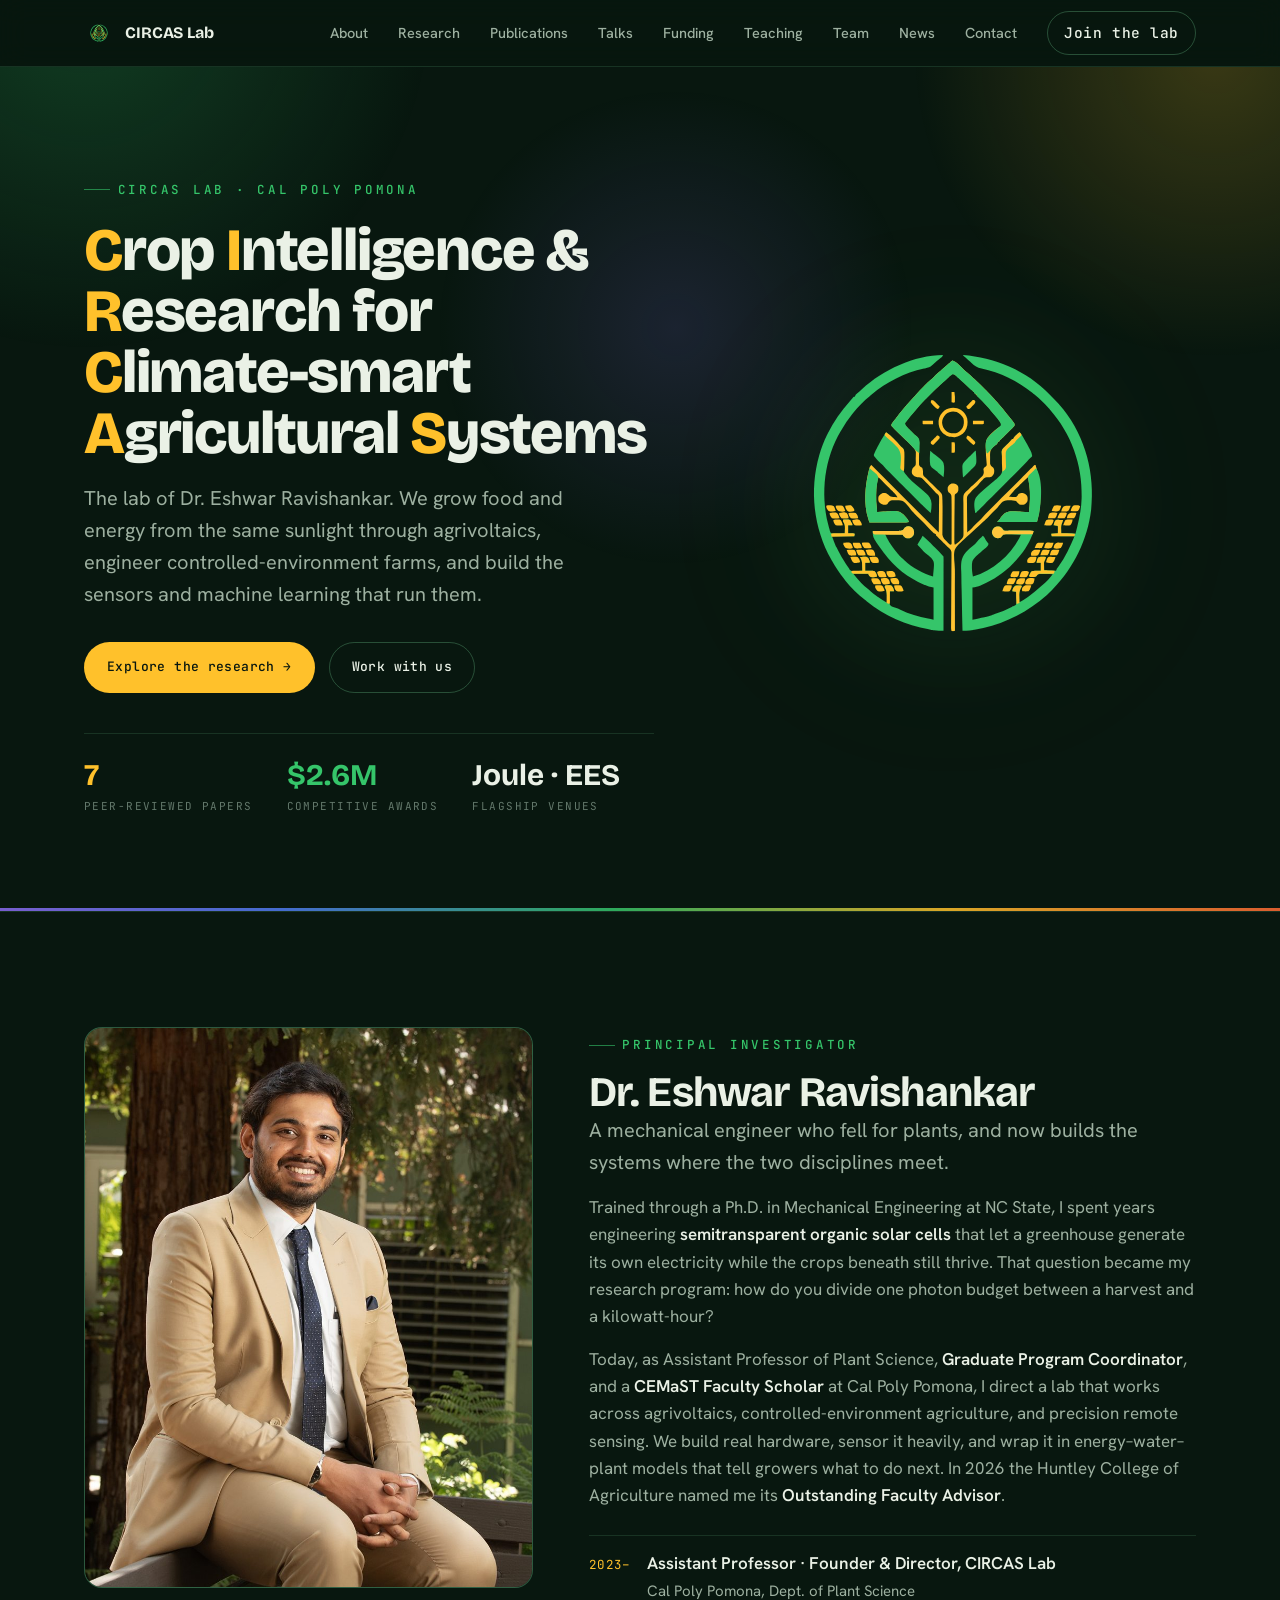
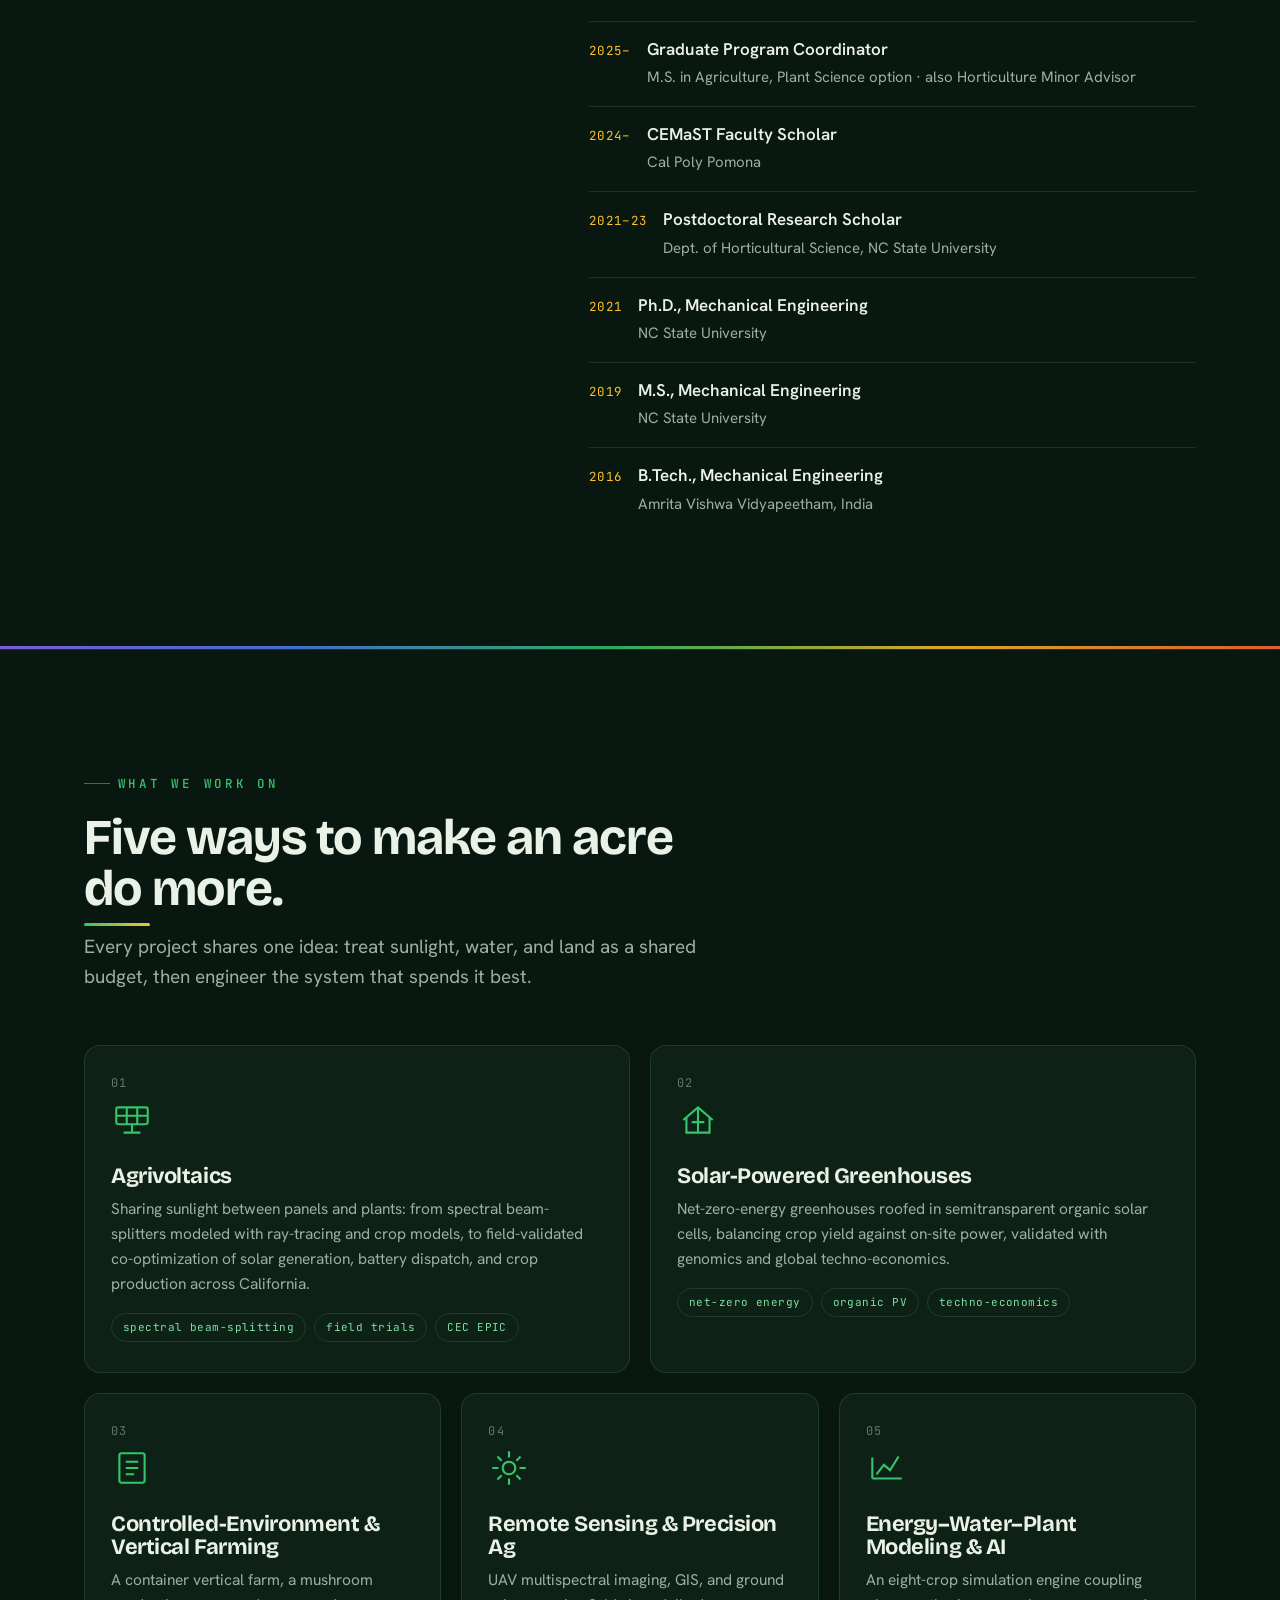
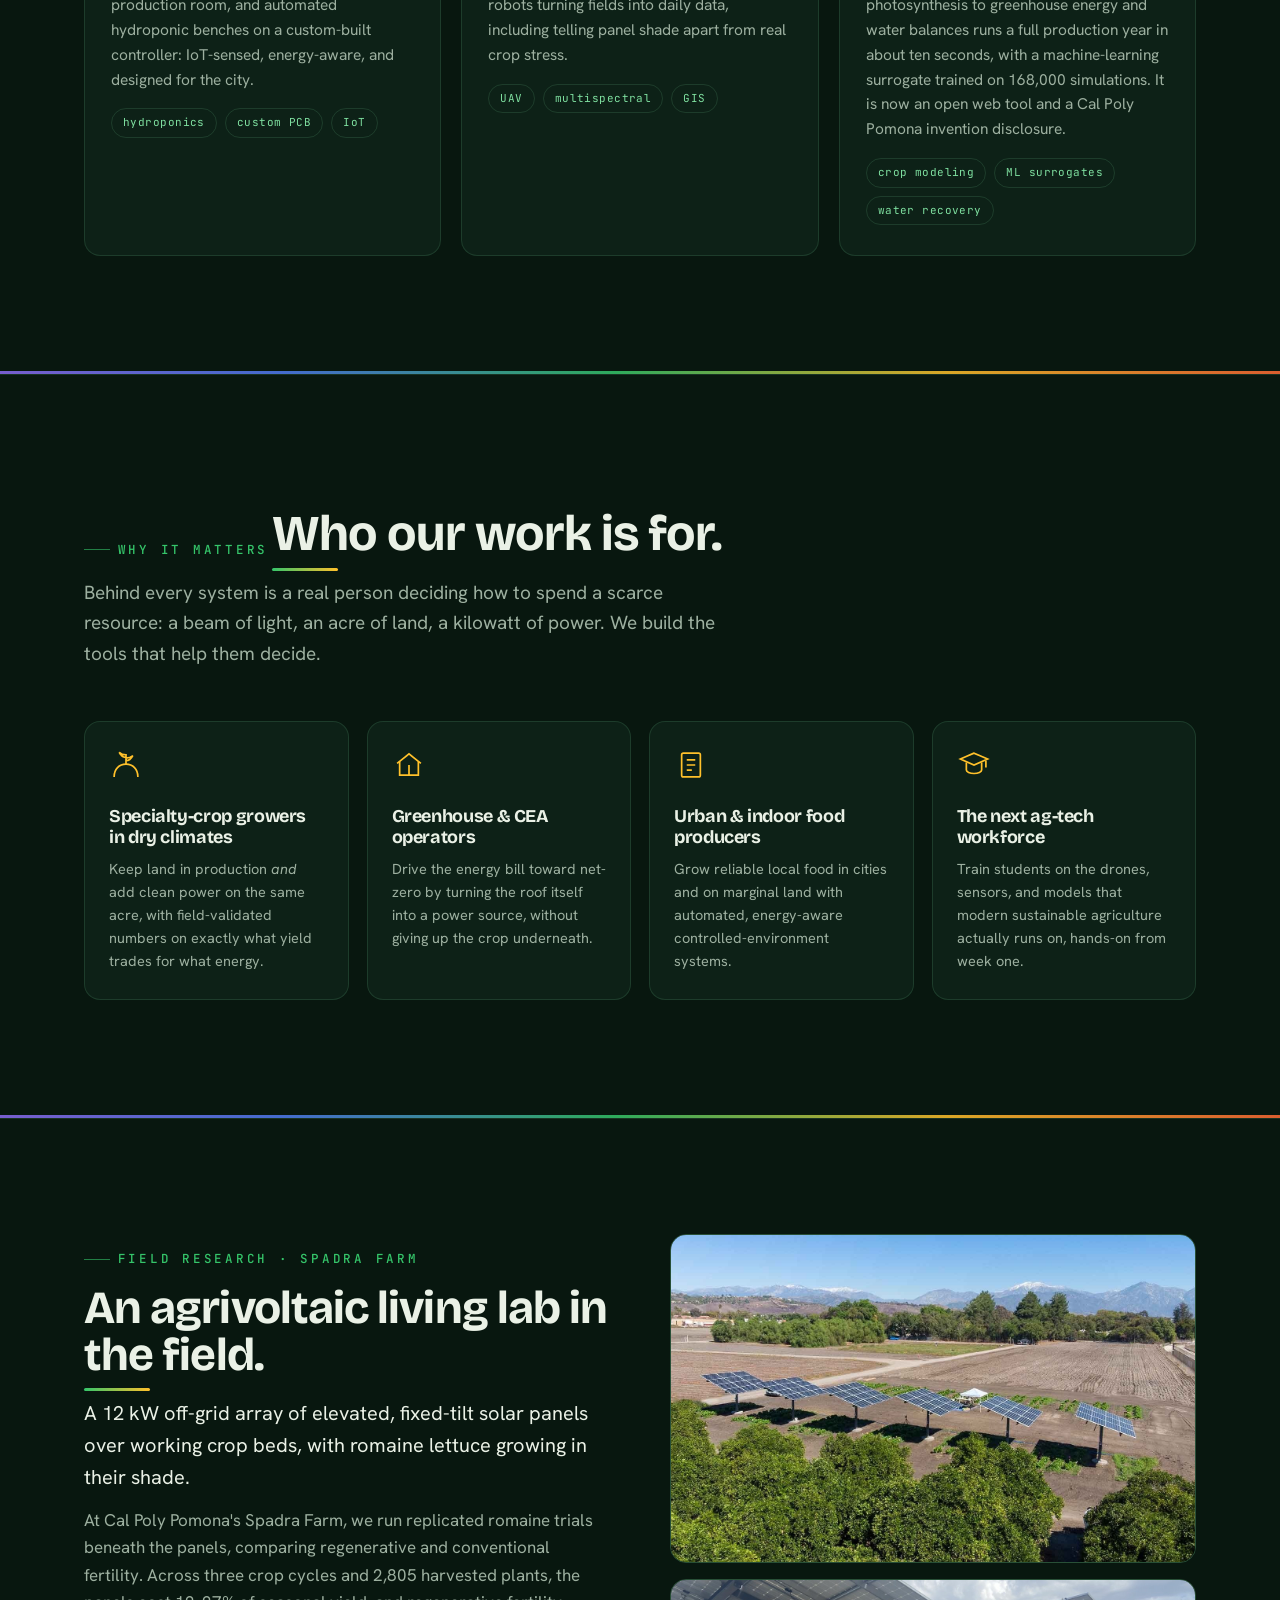
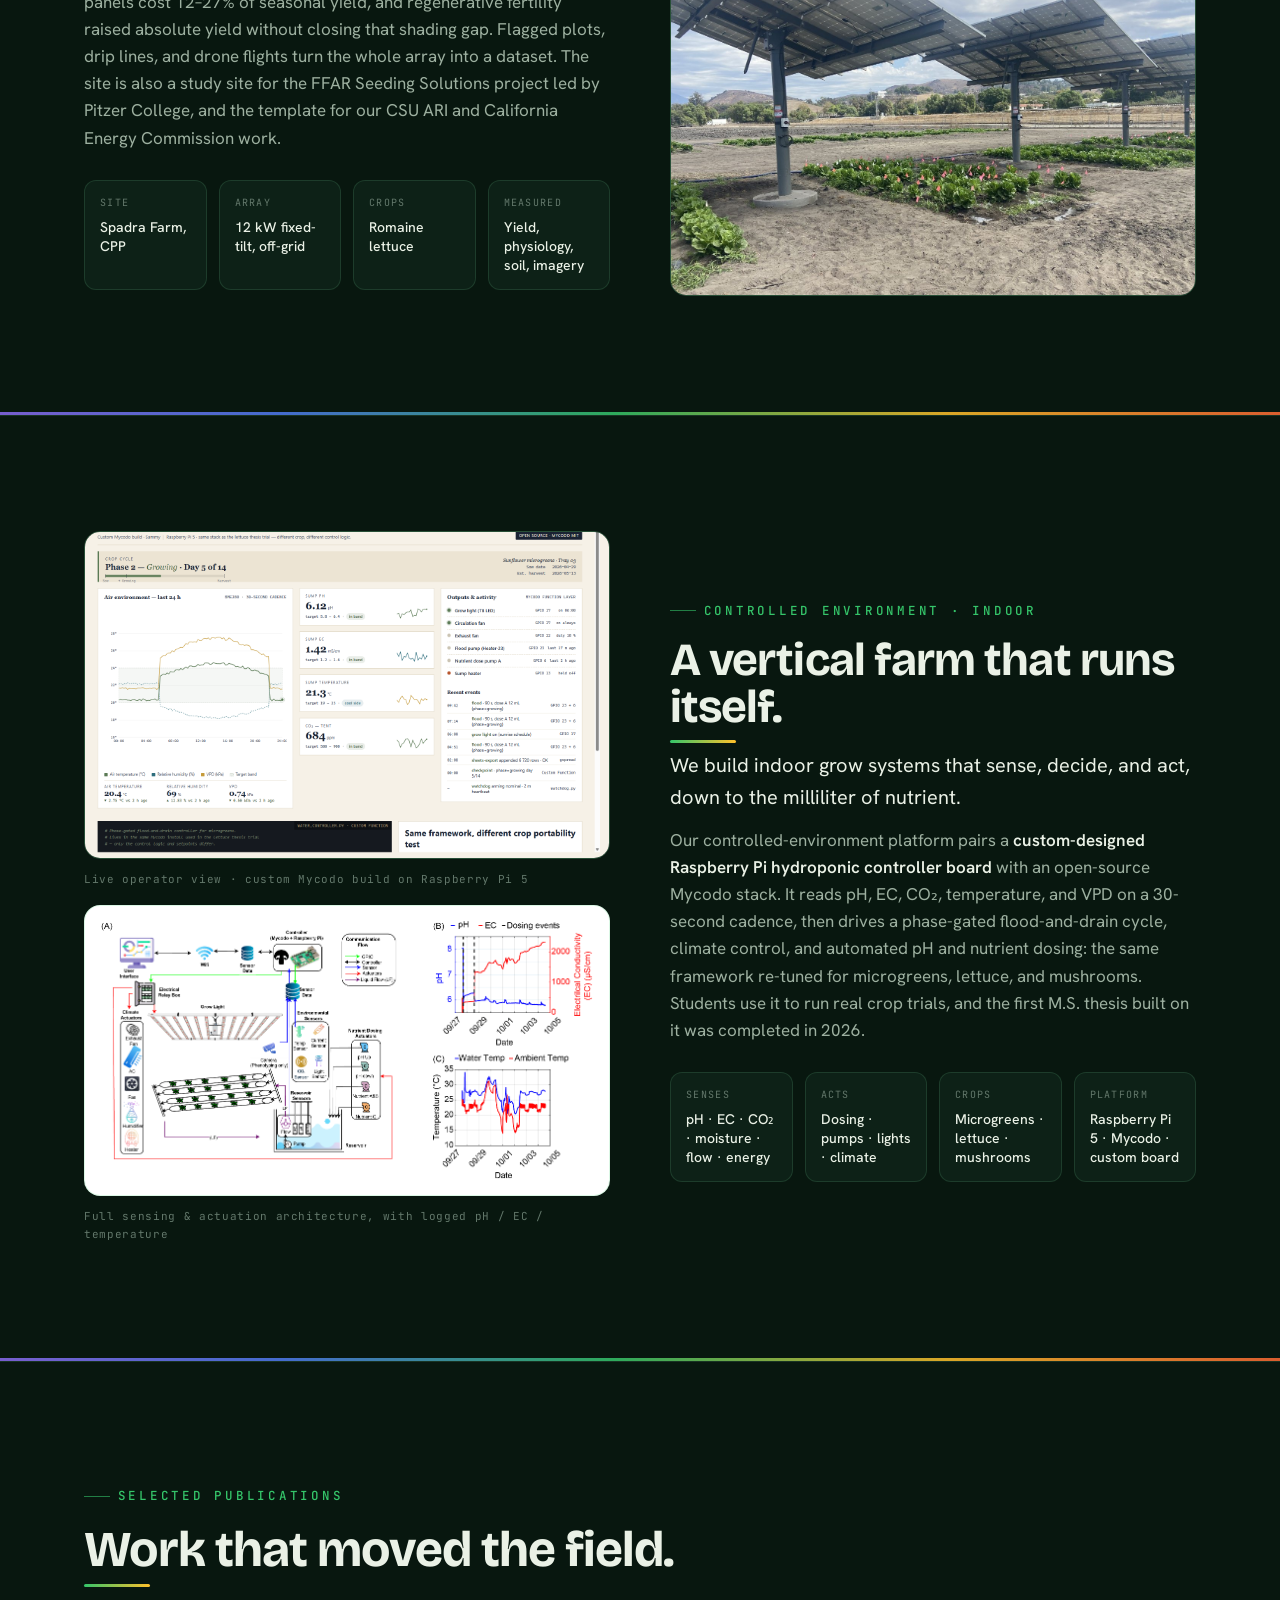
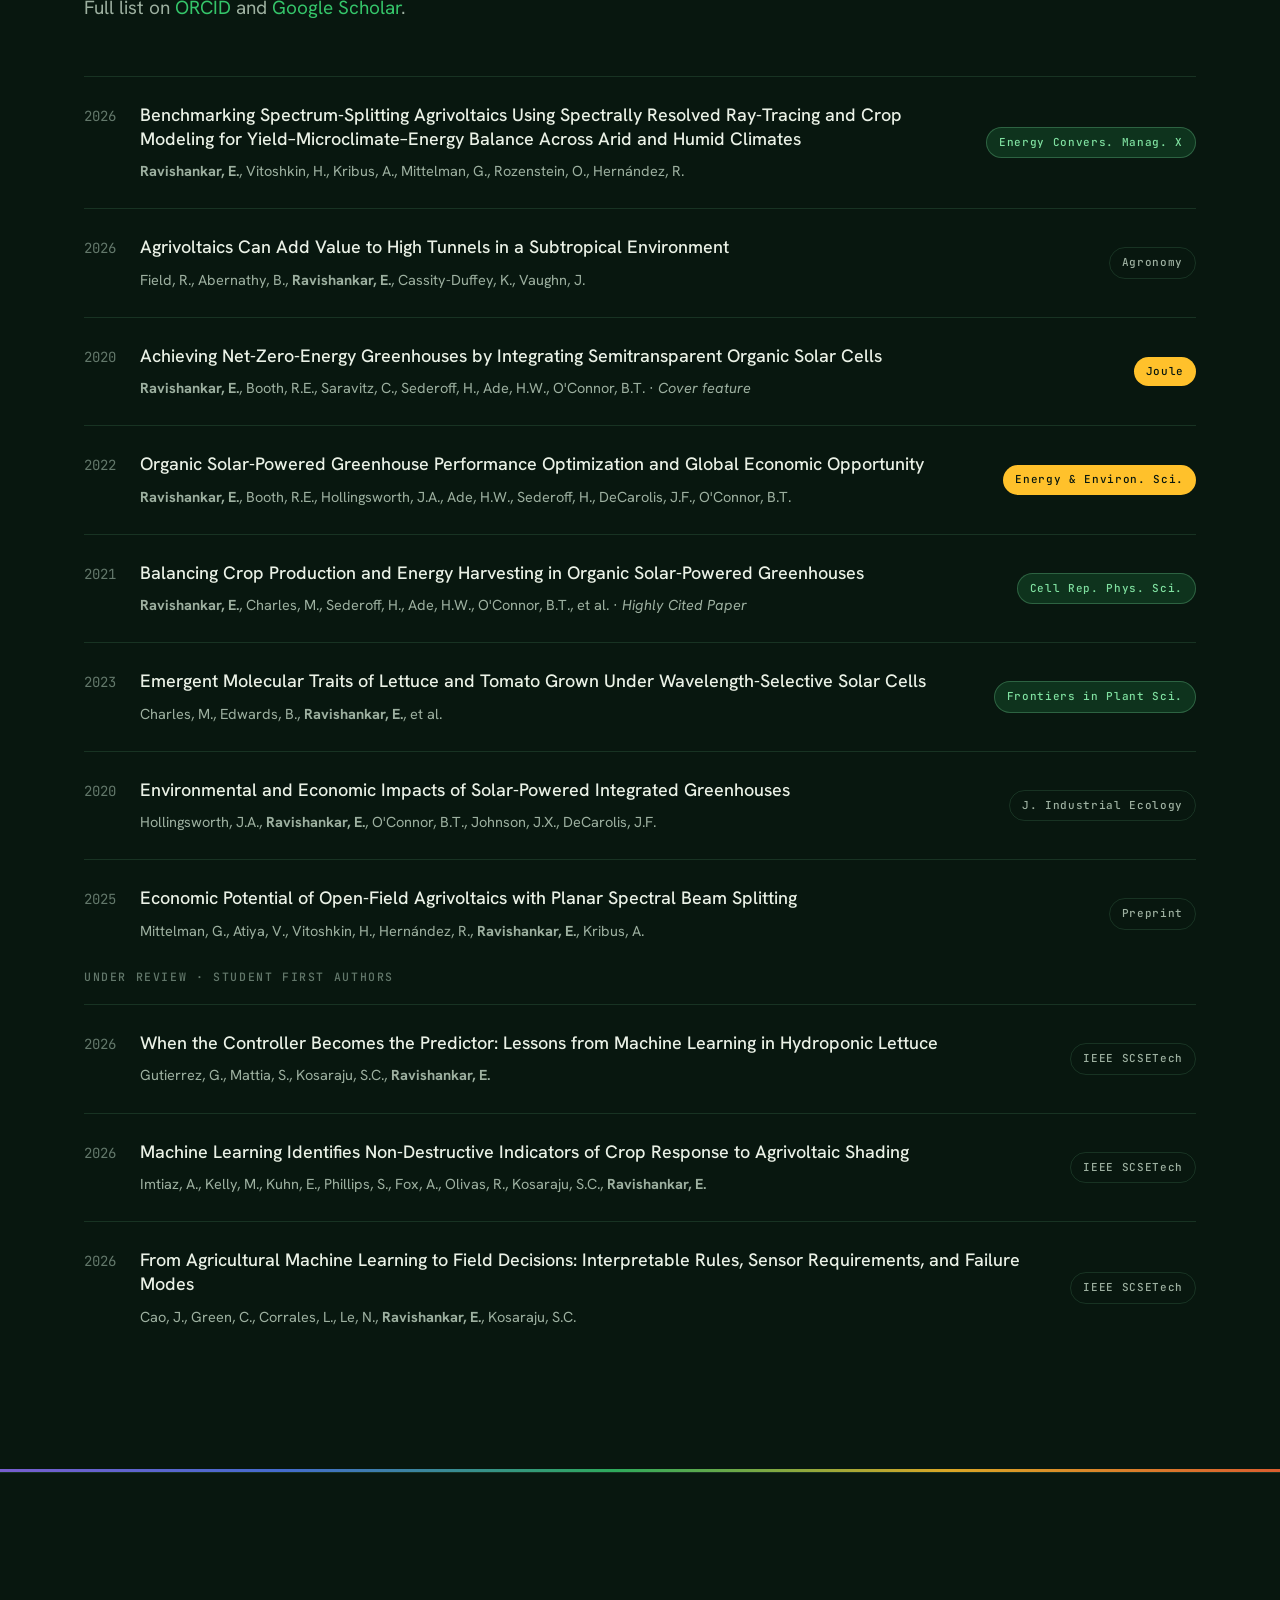
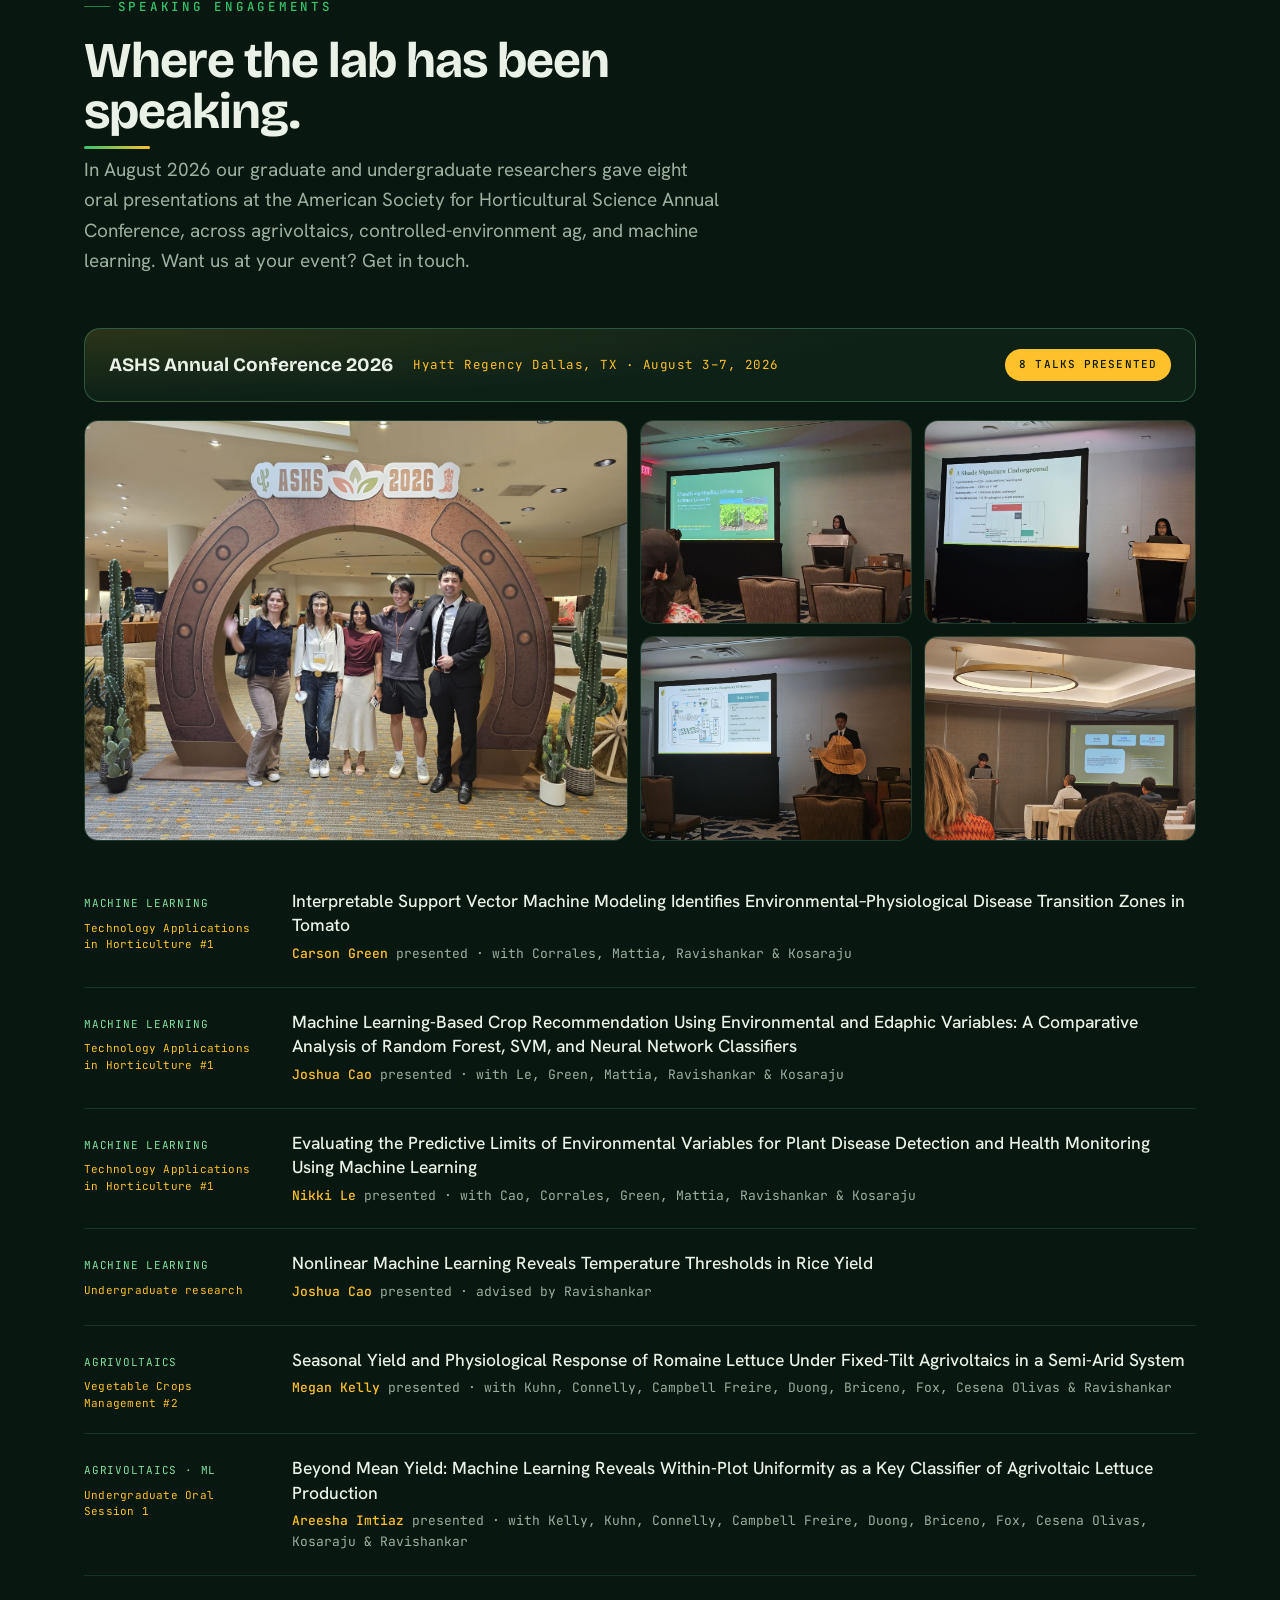
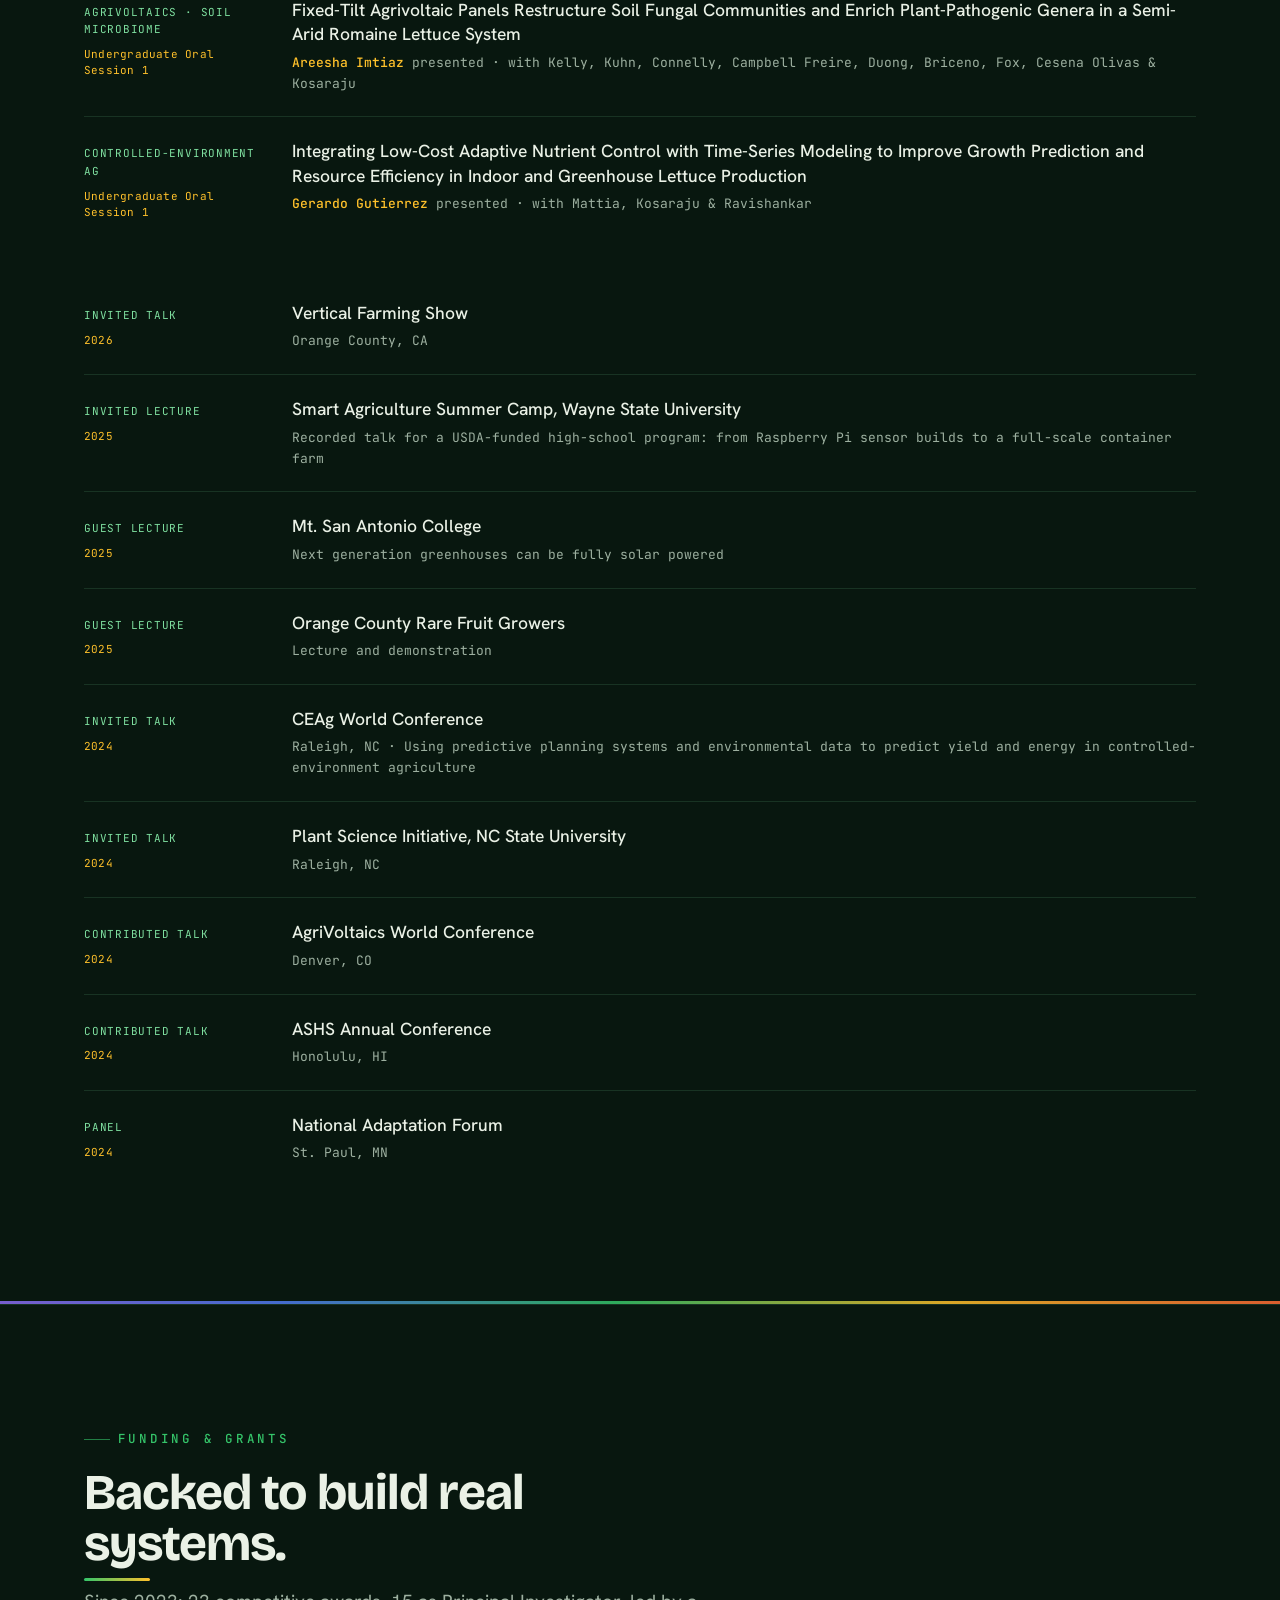
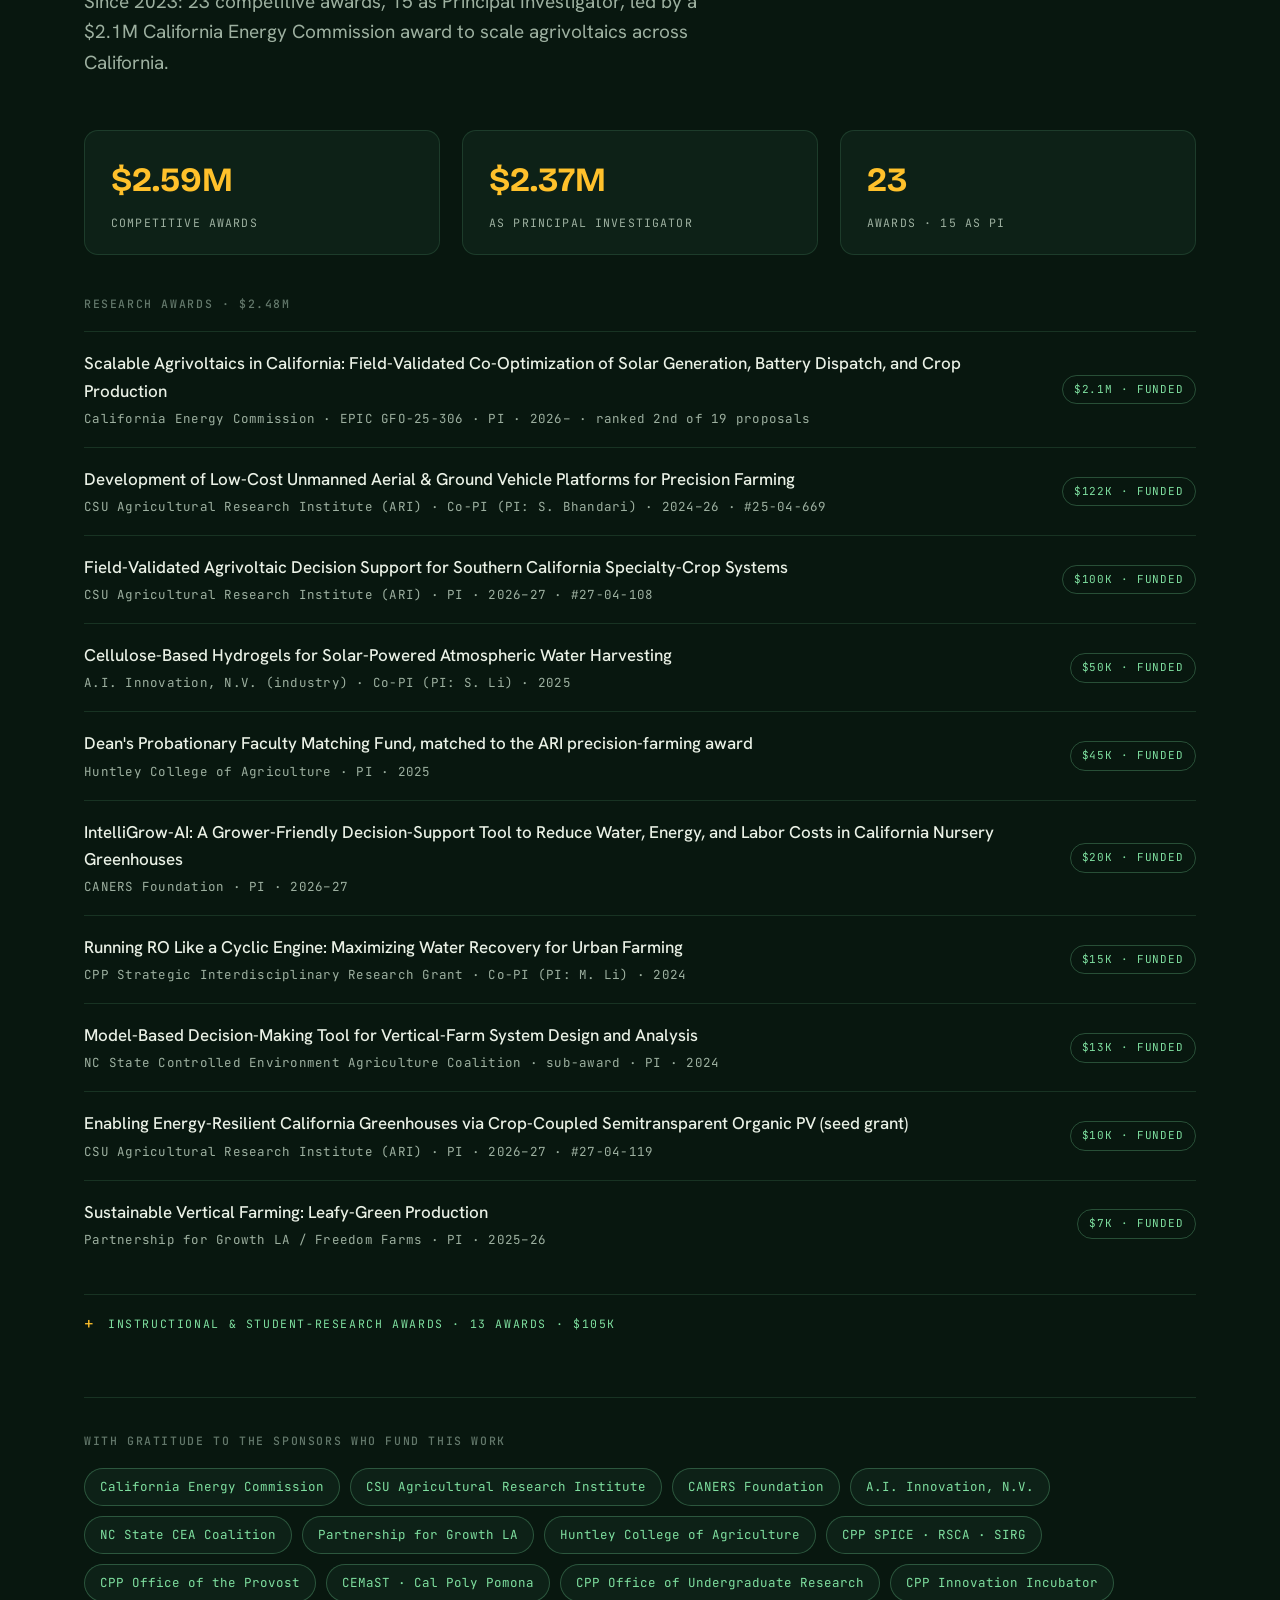
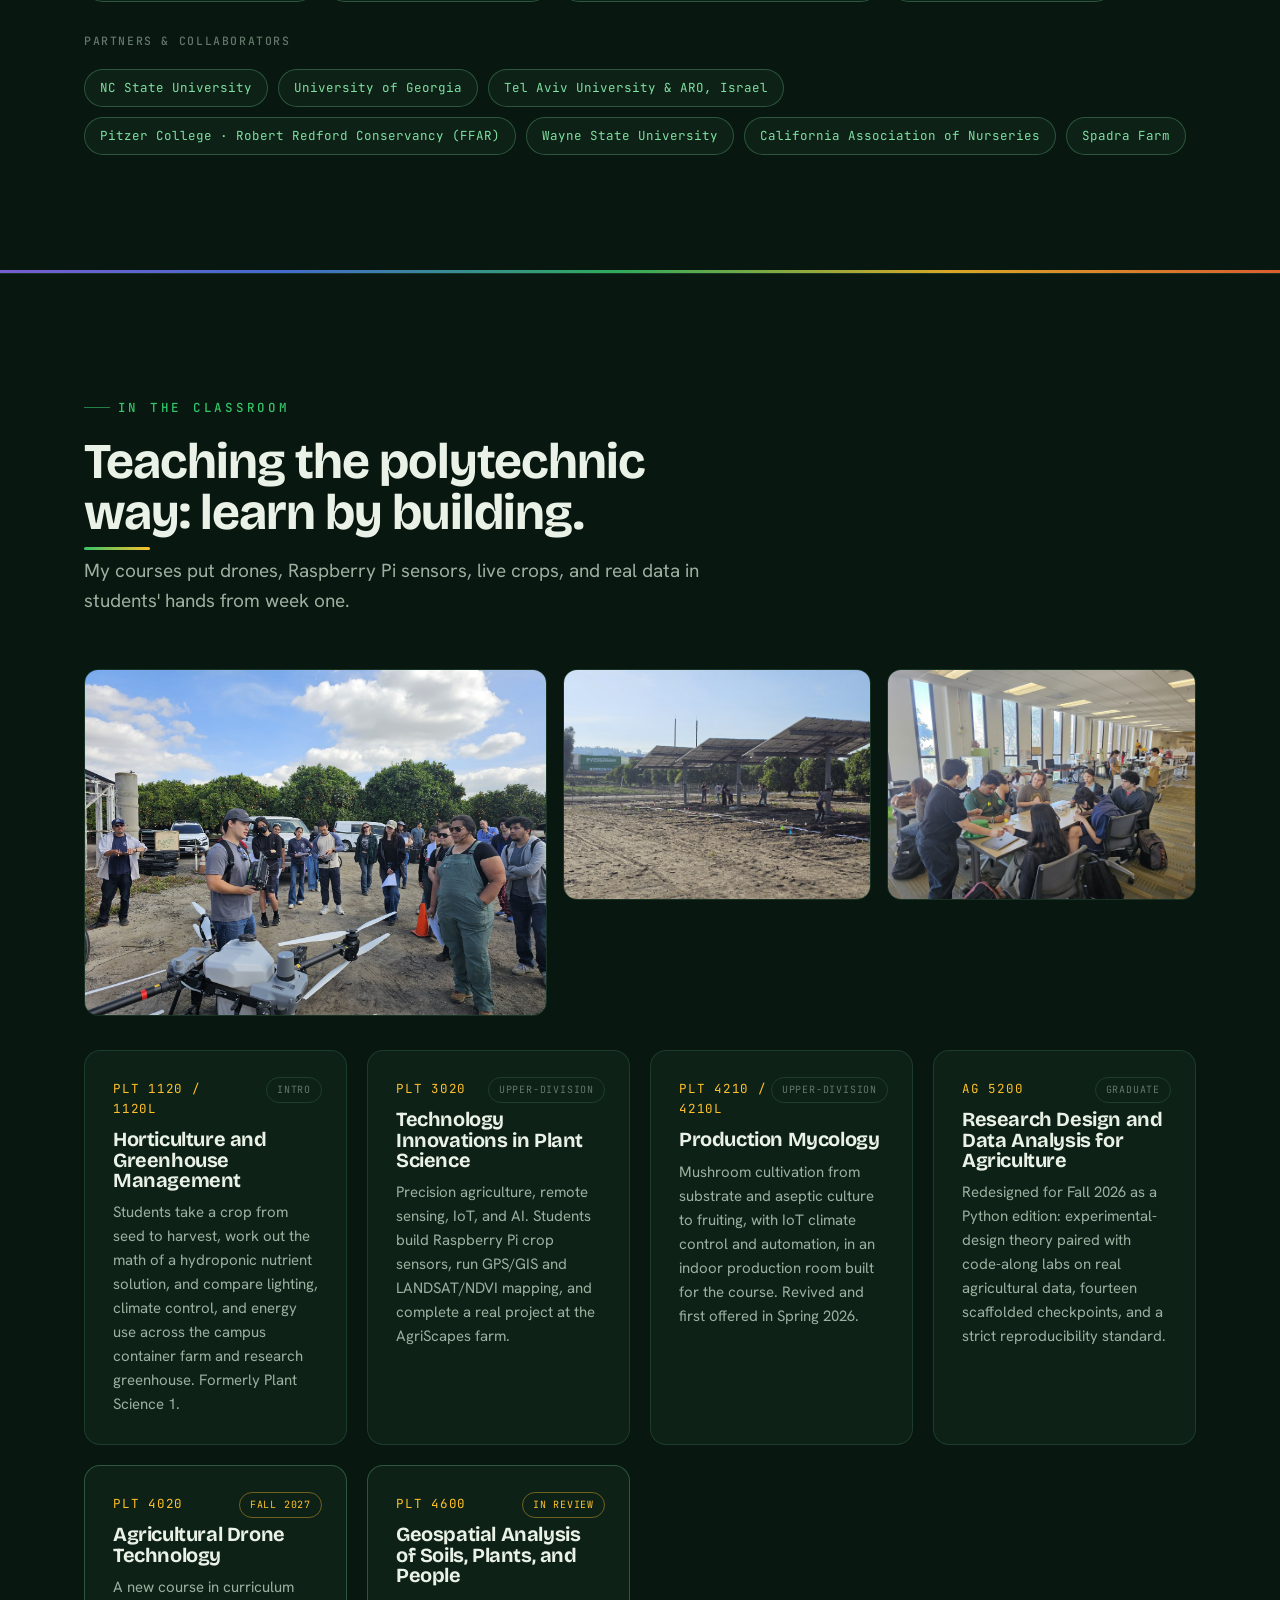
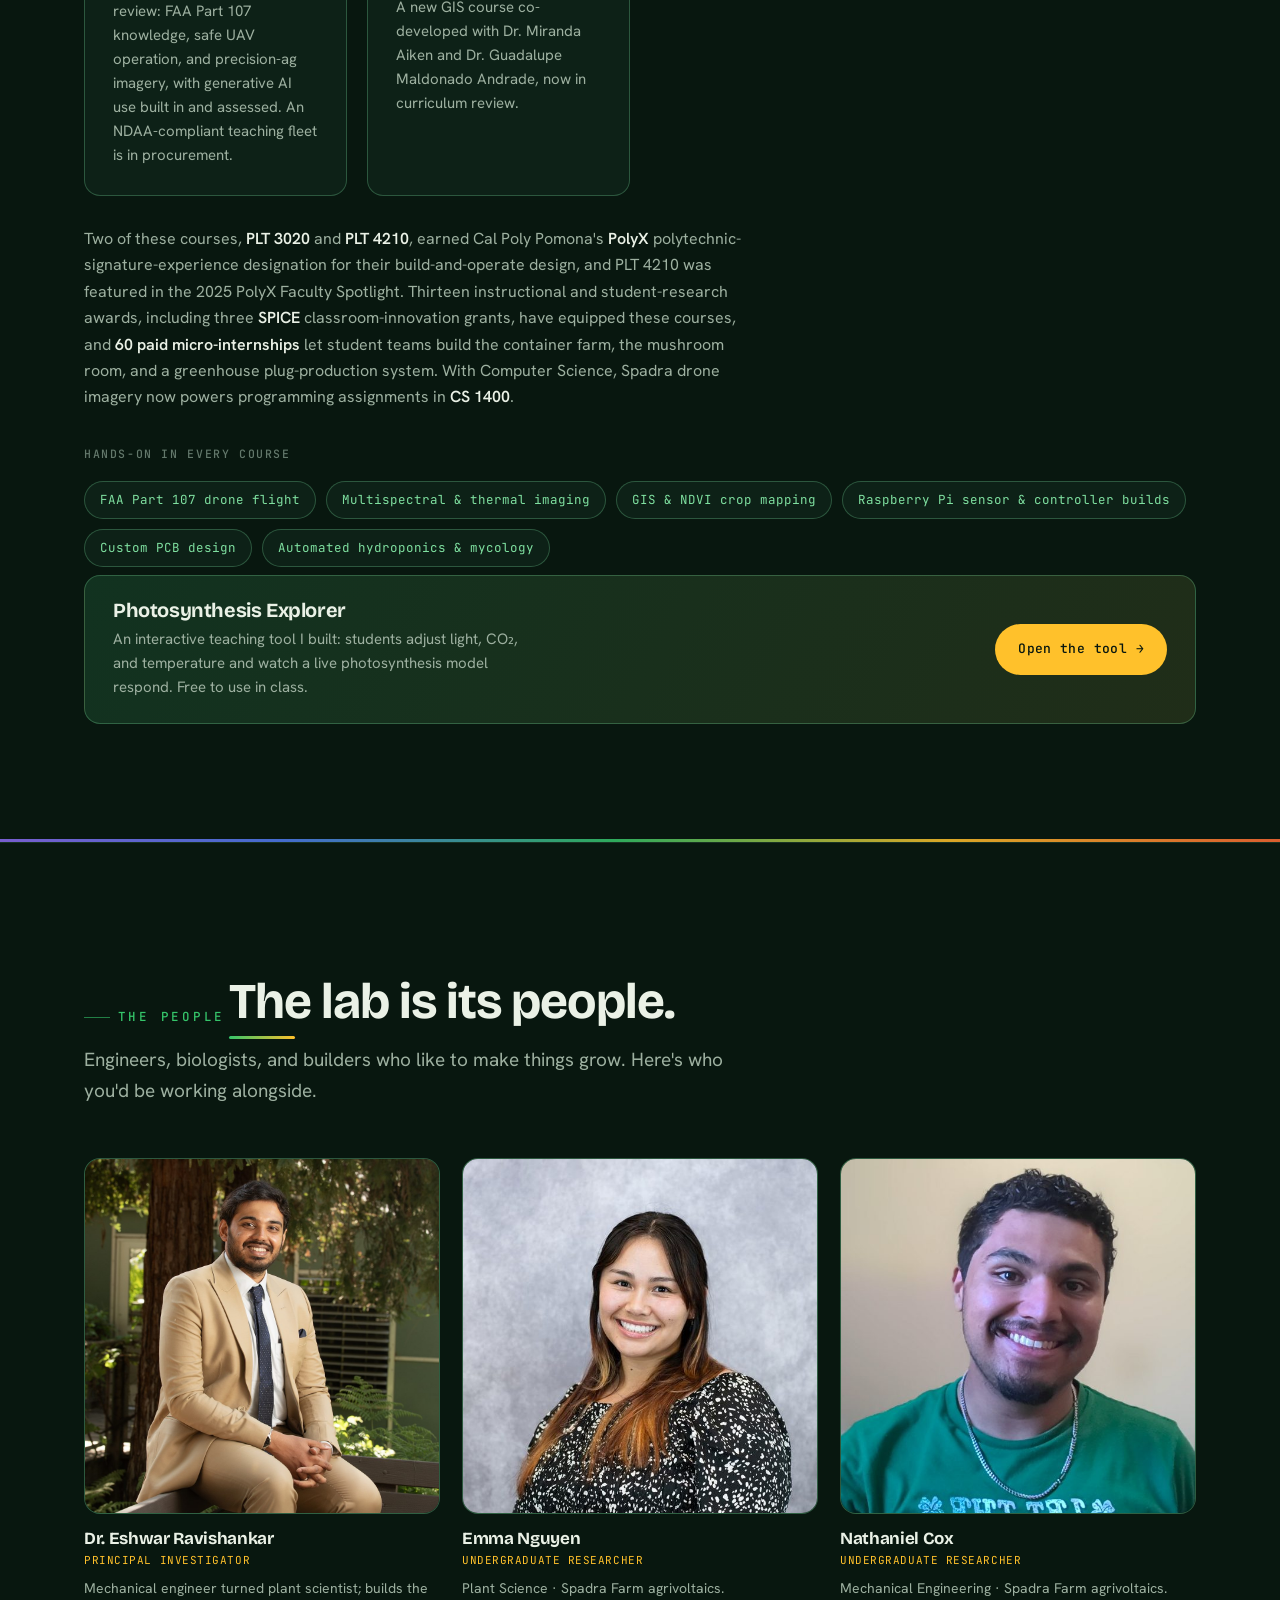
==== commit 8fa90d1c: "Sync site with 2026-27 RTP: CEC award, funding ledger, ASHS recap, event photos - Funding rebuilt fr" ====
--- a/index.html
+++ b/index.html
@@ -3,8 +3,41 @@
 <head>
 <meta charset="utf-8" />
 <meta name="viewport" content="width=device-width, initial-scale=1" />
-<title>CIRCAS Lab · Crop Intelligence &amp; Research for Climate-smart Agricultural Systems · Cal Poly Pomona</title>
-<meta name="description" content="CIRCAS Lab at Cal Poly Pomona, led by Dr. Eshwar Ravishankar: Crop Intelligence & Research for Climate-smart Agricultural Systems. Agrivoltaics, controlled-environment agriculture, sensors, machine learning, and decision tools." />
+<title>Eshwar Ravishankar · CIRCAS Lab · Cal Poly Pomona</title>
+<meta name="description" content="Dr. Eshwar Ravishankar is an Assistant Professor of Plant Science at Cal Poly Pomona (CPP) and leads CIRCAS Lab: Crop Intelligence & Research for Climate-smart Agricultural Systems, spanning agrivoltaics, controlled-environment agriculture, sensors, and machine learning." />
+<link rel="canonical" href="https://circaslab.com/" />
+<meta name="author" content="Eshwar Ravishankar" />
+<script type="application/ld+json">
+{
+  "@context": "https://schema.org",
+  "@type": "Person",
+  "name": "Eshwar Ravishankar",
+  "alternateName": ["Dr. Eshwar Ravishankar", "Eshwar Ravishankar CPP"],
+  "jobTitle": "Assistant Professor of Plant Science",
+  "worksFor": { "@type": "CollegeOrUniversity", "name": "California State Polytechnic University, Pomona", "alternateName": "Cal Poly Pomona (CPP)" },
+  "affiliation": { "@type": "CollegeOrUniversity", "name": "Cal Poly Pomona" },
+  "url": "https://circaslab.com/",
+  "image": "https://circaslab.com/assets/img/eshwar.jpg",
+  "email": "eravishankar@cpp.edu",
+  "knowsAbout": ["Agrivoltaics", "Controlled-environment agriculture", "Precision agriculture", "Machine learning in agriculture", "Solar-powered greenhouses"],
+  "sameAs": [
+    "https://orcid.org/0000-0001-8684-4113",
+    "https://scholar.google.com/citations?user=nsmYN64AAAAJ&hl=en"
+  ]
+}
+</script>
+<script type="application/ld+json">
+{
+  "@context": "https://schema.org",
+  "@type": "ResearchOrganization",
+  "name": "CIRCAS Lab",
+  "legalName": "Crop Intelligence & Research for Climate-smart Agricultural Systems",
+  "url": "https://circaslab.com/",
+  "logo": "https://circaslab.com/assets/img/logo/favicon-192.png",
+  "parentOrganization": { "@type": "CollegeOrUniversity", "name": "Cal Poly Pomona" },
+  "founder": { "@type": "Person", "name": "Eshwar Ravishankar" }
+}
+</script>
 <link rel="icon" type="image/svg+xml" href="assets/img/logo/circas-logo.svg" />
 <link rel="icon" type="image/png" sizes="32x32" href="assets/img/logo/favicon-32.png" />
 <link rel="icon" type="image/png" sizes="192x192" href="assets/img/logo/favicon-192.png" />
@@ -220,6 +253,9 @@
 .venue.mid{background:rgba(53,197,106,.16);color:var(--leaf-soft);border:1px solid var(--line-strong)}
 .venue.std{border:1px solid var(--line);color:var(--stone)}
 @media(max-width:720px){.pub{grid-template-columns:auto 1fr;gap:8px 18px}.venue{grid-column:2;justify-self:start;margin-top:6px}}
+.pub-sub{margin:48px 0 4px}
+.grad-list{margin-top:8px;max-width:880px}
+.grad-list .yr{min-width:78px}
 
 /* ============ FUNDING ============ */
 .fund-top{display:flex;gap:22px;flex-wrap:wrap;margin-bottom:40px}
@@ -233,6 +269,14 @@
 .grant .gr{font-family:var(--ff-mono);font-size:11px;letter-spacing:.08em;text-transform:uppercase;
   padding:5px 11px;border-radius:999px;border:1px solid var(--line-strong);color:var(--leaf-soft);white-space:nowrap}
 .grant .gr.rev{color:var(--solar);border-color:rgba(255,193,43,.4)}
+.more-grants{margin-top:26px;border-top:1px solid var(--line)}
+.more-grants summary{cursor:pointer;list-style:none;padding:20px 0 16px;font-family:var(--ff-mono);font-size:11.5px;letter-spacing:.14em;
+  text-transform:uppercase;color:var(--leaf-soft);display:flex;align-items:center;gap:10px}
+.more-grants summary::-webkit-details-marker{display:none}
+.more-grants summary::before{content:"+";font-size:16px;line-height:1;color:var(--solar);width:14px}
+.more-grants[open] summary::before{content:"−"}
+.more-grants summary:hover{color:var(--mist)}
+@media(max-width:640px){.grant{grid-template-columns:1fr;gap:10px}.grant .gr{justify-self:start}}
 
 /* ============ TEACHING ============ */
 .tgrid{display:grid;grid-template-columns:repeat(auto-fit,minmax(258px,1fr));gap:20px}
@@ -343,6 +387,7 @@
 .ntag.paper{background:rgba(53,197,106,.16);color:var(--leaf-soft);border:1px solid var(--line-strong)}
 .ntag.grant{background:var(--solar);color:var(--canopy)}
 .ntag.milestone{border:1px solid var(--line-strong);color:var(--stone)}
+.ntag.award{border:1px solid rgba(255,193,43,.4);color:var(--solar)}
 .ntag.press{background:rgba(255,107,53,.16);color:var(--ember);border:1px solid var(--line-strong)}
 @media(max-width:560px){.nitem{grid-template-columns:1fr;gap:6px}}
 
@@ -383,6 +428,15 @@
 .talk-a .pres{color:var(--solar);font-weight:500}
 .talk-when{display:block;margin-top:7px;font-family:var(--ff-mono);font-size:11px;color:var(--solar);letter-spacing:.02em;line-height:1.5}
 .talk-when .sess{display:block;color:var(--stone);font-size:10.5px;margin-top:2px}
+.pstrip{display:grid;grid-template-columns:2fr 1fr 1fr;grid-template-rows:auto auto;gap:12px;margin:18px 0 26px}
+.pstrip figure{margin:0;border-radius:14px;overflow:hidden;border:1px solid var(--line);background:var(--canopy-2)}
+.pstrip img{width:100%;height:100%;object-fit:cover;display:block;aspect-ratio:4/3}
+.pstrip .ps-lead{grid-row:span 2}
+.pstrip .ps-lead img{aspect-ratio:auto}
+@media(max-width:720px){.pstrip{grid-template-columns:1fr 1fr}.pstrip .ps-lead{grid-column:span 2;grid-row:auto}.pstrip .ps-lead img{aspect-ratio:4/3}}
+.nthumbs{display:grid;grid-template-columns:repeat(auto-fill,minmax(120px,1fr));gap:8px;margin-top:14px}
+.nthumbs img{width:100%;aspect-ratio:1/1;object-fit:cover;border-radius:10px;border:1px solid var(--line);display:block}
+.nsrc{display:block;margin-top:8px;font-family:var(--ff-mono);font-size:12px;color:var(--stone-dim)}
 @media(max-width:640px){.talk{grid-template-columns:1fr;gap:6px}.conf-badge .cb-count{margin-left:0}.talk-when{margin-top:2px}}
 
 /* ============ SIGNATURE MOTION LAYER ============ */
@@ -509,7 +563,7 @@
       </div>
       <div class="hero-stats">
         <div class="stat"><div class="num y count-up" data-end="7">7</div><div class="lab">Peer-reviewed papers</div></div>
-        <div class="stat"><div class="num g count-up" data-end="348" data-prefix="$" data-suffix="K">$348K</div><div class="lab">Grants awarded</div></div>
+        <div class="stat"><div class="num g count-up" data-end="2.6" data-decimals="1" data-prefix="$" data-suffix="M">$2.6M</div><div class="lab">Competitive awards</div></div>
         <div class="stat"><div class="num">Joule · EES</div><div class="lab">Flagship venues</div></div>
       </div>
     </div>
@@ -541,9 +595,11 @@
       <h2 style="margin-top:16px">Dr. Eshwar Ravishankar</h2>
       <p class="lead">A mechanical engineer who fell for plants, and now builds the systems where the two disciplines meet.</p>
       <p>Trained through a Ph.D. in Mechanical Engineering at NC State, I spent years engineering <strong>semitransparent organic solar cells</strong> that let a greenhouse generate its own electricity while the crops beneath still thrive. That question became my research program: how do you divide one photon budget between a harvest and a kilowatt-hour?</p>
-      <p>Today, as Assistant Professor of Plant Science and a <strong>CEMaST Faculty Scholar</strong> at Cal Poly Pomona, my lab works across agrivoltaics, controlled-environment agriculture, and precision remote sensing. We build real hardware, sensor it heavily, and wrap it in energy–water–plant models that tell growers what to do next.</p>
+      <p>Today, as Assistant Professor of Plant Science, <strong>Graduate Program Coordinator</strong>, and a <strong>CEMaST Faculty Scholar</strong> at Cal Poly Pomona, I direct a lab that works across agrivoltaics, controlled-environment agriculture, and precision remote sensing. We build real hardware, sensor it heavily, and wrap it in energy–water–plant models that tell growers what to do next. In 2026 the Huntley College of Agriculture named me its <strong>Outstanding Faculty Advisor</strong>.</p>
       <ul class="cred-list">
-        <li><span class="yr">2023–</span><span class="d"><strong>Assistant Professor · CEMaST Faculty Scholar</strong><span>Cal Poly Pomona, Dept. of Plant Science</span></span></li>
+        <li><span class="yr">2023–</span><span class="d"><strong>Assistant Professor · Founder &amp; Director, CIRCAS Lab</strong><span>Cal Poly Pomona, Dept. of Plant Science</span></span></li>
+        <li><span class="yr">2025–</span><span class="d"><strong>Graduate Program Coordinator</strong><span>M.S. in Agriculture, Plant Science option · also Horticulture Minor Advisor</span></span></li>
+        <li><span class="yr">2024–</span><span class="d"><strong>CEMaST Faculty Scholar</strong><span>Cal Poly Pomona</span></span></li>
         <li><span class="yr">2021–23</span><span class="d"><strong>Postdoctoral Research Scholar</strong><span>Dept. of Horticultural Science, NC State University</span></span></li>
         <li><span class="yr">2021</span><span class="d"><strong>Ph.D., Mechanical Engineering</strong><span>NC State University</span></span></li>
         <li><span class="yr">2019</span><span class="d"><strong>M.S., Mechanical Engineering</strong><span>NC State University</span></span></li>
@@ -567,8 +623,8 @@
         <div class="rn">01</div>
         <svg class="ric" viewBox="0 0 40 40" fill="none" stroke="currentColor" stroke-width="2"><rect x="5" y="8" width="30" height="16" rx="2"/><path d="M5 16h30M15 8v16M25 8v16"/><path d="M20 24v8M12 32h16"/></svg>
         <h3>Agrivoltaics</h3>
-        <p>Splitting the spectrum between panels and plants: from planar spectral beam-splitters for open-field farms to AI that steers autonomous agrivoltaic arrays through the day.</p>
-        <div class="tags"><span class="tag">spectral beam-splitting</span><span class="tag">open-field PV</span><span class="tag">US–Israel BARD</span></div>
+        <p>Sharing sunlight between panels and plants: from spectral beam-splitters modeled with ray-tracing and crop models, to field-validated co-optimization of solar generation, battery dispatch, and crop production across California.</p>
+        <div class="tags"><span class="tag">spectral beam-splitting</span><span class="tag">field trials</span><span class="tag">CEC EPIC</span></div>
       </article>
       <article class="rcard wide reveal">
         <div class="rn">02</div>
@@ -581,22 +637,22 @@
         <div class="rn">03</div>
         <svg class="ric" viewBox="0 0 40 40" fill="none" stroke="currentColor" stroke-width="2"><rect x="8" y="6" width="24" height="28" rx="2"/><path d="M14 14h12M14 20h12M14 26h8"/></svg>
         <h3>Controlled-Environment &amp; Vertical Farming</h3>
-        <p>Automated hydroponic and microgreen systems on a custom-built controller: IoT-sensed, energy-aware, and designed for the city.</p>
+        <p>A container vertical farm, a mushroom production room, and automated hydroponic benches on a custom-built controller: IoT-sensed, energy-aware, and designed for the city.</p>
         <div class="tags"><span class="tag">hydroponics</span><span class="tag">custom PCB</span><span class="tag">IoT</span></div>
       </article>
       <article class="rcard reveal">
         <div class="rn">04</div>
         <svg class="ric" viewBox="0 0 40 40" fill="none" stroke="currentColor" stroke-width="2"><circle cx="20" cy="20" r="6"/><path d="M20 4v6M20 30v6M4 20h6M30 20h6"/><path d="M31 9l-4 4M9 31l4-4M31 31l-4-4M9 9l4 4"/></svg>
         <h3>Remote Sensing &amp; Precision Ag</h3>
-        <p>Drones, GIS, and handheld crop sensors turning strawberry fields and orchards into daily data.</p>
-        <div class="tags"><span class="tag">UAV</span><span class="tag">GIS</span></div>
+        <p>UAV multispectral imaging, GIS, and ground robots turning fields into daily data, including telling panel shade apart from real crop stress.</p>
+        <div class="tags"><span class="tag">UAV</span><span class="tag">multispectral</span><span class="tag">GIS</span></div>
       </article>
       <article class="rcard reveal">
         <div class="rn">05</div>
         <svg class="ric" viewBox="0 0 40 40" fill="none" stroke="currentColor" stroke-width="2"><path d="M6 30V10M6 30h28"/><path d="M10 26l7-9 6 5 8-13" /></svg>
         <h3>Energy–Water–Plant Modeling &amp; AI</h3>
-        <p>Physics-based models of photosynthesis, greenhouse climate, and water recovery: the decision layer over every system we build.</p>
-        <div class="tags"><span class="tag">crop modeling</span><span class="tag">optimization</span></div>
+        <p>An eight-crop simulation engine coupling photosynthesis to greenhouse energy and water balances runs a full production year in about ten seconds, with a machine-learning surrogate trained on 168,000 simulations. It is now an open web tool and a Cal Poly Pomona invention disclosure.</p>
+        <div class="tags"><span class="tag">crop modeling</span><span class="tag">ML surrogates</span><span class="tag">water recovery</span></div>
       </article>
     </div>
   </div>
@@ -643,13 +699,13 @@
     <div class="feature-text reveal">
       <span class="eyebrow">Field research · Spadra Farm</span>
       <h2>An agrivoltaic living lab in the field.</h2>
-      <p class="lead">Five elevated monofacial solar arrays over working crop beds, powering the grid while lettuce grows in their shade.</p>
-      <p>At Cal Poly Pomona's Spadra Farm, we run replicated trials of leafy greens beneath tracker-mounted panels, measuring exactly how much yield we trade for how much energy. Flagged plots, drip lines, and drone flights turn the whole array into a dataset: the field counterpart to the spectral beam-splitting work in the lab.</p>
+      <p class="lead">A 12 kW off-grid array of elevated, fixed-tilt solar panels over working crop beds, with romaine lettuce growing in their shade.</p>
+      <p>At Cal Poly Pomona's Spadra Farm, we run replicated romaine trials beneath the panels, comparing regenerative and conventional fertility. Across three crop cycles and 2,805 harvested plants, the panels cost 12–27% of seasonal yield, and regenerative fertility raised absolute yield without closing that shading gap. Flagged plots, drip lines, and drone flights turn the whole array into a dataset. The site is also a study site for the FFAR Seeding Solutions project led by Pitzer College, and the template for our CSU ARI and California Energy Commission work.</p>
       <div class="specs">
         <div class="spec"><div class="sl">Site</div><div class="sv">Spadra Farm, CPP</div></div>
-        <div class="spec"><div class="sl">Array</div><div class="sv">5 elevated monofacial panels</div></div>
-        <div class="spec"><div class="sl">Crops</div><div class="sv">Lettuce &amp; leafy greens</div></div>
-        <div class="spec"><div class="sl">Measured</div><div class="sv">Yield vs. energy trade-off</div></div>
+        <div class="spec"><div class="sl">Array</div><div class="sv">12 kW fixed-tilt, off-grid</div></div>
+        <div class="spec"><div class="sl">Crops</div><div class="sv">Romaine lettuce</div></div>
+        <div class="spec"><div class="sl">Measured</div><div class="sv">Yield, physiology, soil, imagery</div></div>
       </div>
     </div>
     <div class="feature-media reveal">
@@ -667,7 +723,7 @@
       <span class="eyebrow">Controlled environment · Indoor</span>
       <h2>A vertical farm that runs itself.</h2>
       <p class="lead">We build indoor grow systems that sense, decide, and act, down to the milliliter of nutrient.</p>
-      <p>Our controlled-environment platform pairs a <strong>custom-designed Raspberry Pi hydroponic controller board</strong> with an open-source Mycodo stack. It reads pH, EC, CO₂, temperature, and VPD on a 30-second cadence, then drives a phase-gated flood-and-drain cycle, climate control, and automated pH and nutrient dosing: the same framework re-tuned for microgreens, lettuce, and mushrooms. Students use it to run real crop trials and defend theses on the data it logs.</p>
+      <p>Our controlled-environment platform pairs a <strong>custom-designed Raspberry Pi hydroponic controller board</strong> with an open-source Mycodo stack. It reads pH, EC, CO₂, temperature, and VPD on a 30-second cadence, then drives a phase-gated flood-and-drain cycle, climate control, and automated pH and nutrient dosing: the same framework re-tuned for microgreens, lettuce, and mushrooms. Students use it to run real crop trials, and the first M.S. thesis built on it was completed in 2026.</p>
       <div class="specs">
         <div class="spec"><div class="sl">Senses</div><div class="sv">pH · EC · CO₂ · moisture · flow · energy</div></div>
         <div class="spec"><div class="sl">Acts</div><div class="sv">Dosing · pumps · lights · climate</div></div>
@@ -709,22 +765,22 @@
       </div>
       <div class="pub">
         <div class="py">2020</div>
-        <div><p class="pt">Achieving Net-Zero-Energy Greenhouses by Integrating Semitransparent Organic Solar Cells</p><p class="pa"><strong>Ravishankar, E.</strong>, Booth, R.E., Sederoff, H., Ade, H.W., O'Connor, B.T.</p></div>
+        <div><p class="pt">Achieving Net-Zero-Energy Greenhouses by Integrating Semitransparent Organic Solar Cells</p><p class="pa"><strong>Ravishankar, E.</strong>, Booth, R.E., Saravitz, C., Sederoff, H., Ade, H.W., O'Connor, B.T. · <em>Cover feature</em></p></div>
         <span class="venue flag">Joule</span>
       </div>
       <div class="pub">
         <div class="py">2022</div>
-        <div><p class="pt">Organic Solar-Powered Greenhouse Performance Optimization and Global Economic Opportunity</p><p class="pa"><strong>Ravishankar, E.</strong>, et al.</p></div>
+        <div><p class="pt">Organic Solar-Powered Greenhouse Performance Optimization and Global Economic Opportunity</p><p class="pa"><strong>Ravishankar, E.</strong>, Booth, R.E., Hollingsworth, J.A., Ade, H.W., Sederoff, H., DeCarolis, J.F., O'Connor, B.T.</p></div>
         <span class="venue flag">Energy &amp; Environ. Sci.</span>
       </div>
       <div class="pub">
         <div class="py">2021</div>
-        <div><p class="pt">Balancing Crop Production and Energy Harvesting in Organic Solar-Powered Greenhouses</p><p class="pa"><strong>Ravishankar, E.</strong>, Charles, M., Sederoff, H., Ade, H.W., O'Connor, B.T.</p></div>
+        <div><p class="pt">Balancing Crop Production and Energy Harvesting in Organic Solar-Powered Greenhouses</p><p class="pa"><strong>Ravishankar, E.</strong>, Charles, M., Sederoff, H., Ade, H.W., O'Connor, B.T., et al. · <em>Highly Cited Paper</em></p></div>
         <span class="venue mid">Cell Rep. Phys. Sci.</span>
       </div>
       <div class="pub">
         <div class="py">2023</div>
-        <div><p class="pt">Genomic Analysis Reveals Emergent Traits of Crops Grown Under Semitransparent Organic Solar Cells</p><p class="pa">Charles, M., Edwards, B., <strong>Ravishankar, E.</strong>, et al.</p></div>
+        <div><p class="pt">Emergent Molecular Traits of Lettuce and Tomato Grown Under Wavelength-Selective Solar Cells</p><p class="pa">Charles, M., Edwards, B., <strong>Ravishankar, E.</strong>, et al.</p></div>
         <span class="venue mid">Frontiers in Plant Sci.</span>
       </div>
       <div class="pub">
@@ -736,6 +792,25 @@
         <div class="py">2025</div>
         <div><p class="pt">Economic Potential of Open-Field Agrivoltaics with Planar Spectral Beam Splitting</p><p class="pa">Mittelman, G., Atiya, V., Vitoshkin, H., Hernández, R., <strong>Ravishankar, E.</strong>, Kribus, A.</p></div>
         <span class="venue std">Preprint</span>
+      </div>
+    </div>
+
+    <div class="reveal">
+      <div class="thanks-h pub-sub">Under review · student first authors</div>
+      <div class="pub">
+        <div class="py">2026</div>
+        <div><p class="pt">When the Controller Becomes the Predictor: Lessons from Machine Learning in Hydroponic Lettuce</p><p class="pa">Gutierrez, G., Mattia, S., Kosaraju, S.C., <strong>Ravishankar, E.</strong></p></div>
+        <span class="venue std">IEEE SCSETech</span>
+      </div>
+      <div class="pub">
+        <div class="py">2026</div>
+        <div><p class="pt">Machine Learning Identifies Non-Destructive Indicators of Crop Response to Agrivoltaic Shading</p><p class="pa">Imtiaz, A., Kelly, M., Kuhn, E., Phillips, S., Fox, A., Olivas, R., Kosaraju, S.C., <strong>Ravishankar, E.</strong></p></div>
+        <span class="venue std">IEEE SCSETech</span>
+      </div>
+      <div class="pub">
+        <div class="py">2026</div>
+        <div><p class="pt">From Agricultural Machine Learning to Field Decisions: Interpretable Rules, Sensor Requirements, and Failure Modes</p><p class="pa">Cao, J., Green, C., Corrales, L., Le, N., <strong>Ravishankar, E.</strong>, Kosaraju, S.C.</p></div>
+        <span class="venue std">IEEE SCSETech</span>
       </div>
     </div>
   </div>
@@ -747,83 +822,194 @@
   <div class="wrap">
     <div class="band-head reveal">
       <span class="eyebrow">Speaking engagements</span>
-      <h2>Catch the lab at ASHS 2026.</h2>
-      <p>The lab is bringing seven oral presentations to the American Society for Horticultural Science Annual Conference, led by our graduate and undergraduate researchers. If you'll be there, come talk agrivoltaics, controlled-environment ag, and machine learning with us.</p>
+      <h2>Where the lab has been speaking.</h2>
+      <p>In August 2026 our graduate and undergraduate researchers gave eight oral presentations at the American Society for Horticultural Science Annual Conference, across agrivoltaics, controlled-environment ag, and machine learning. Want us at your event? Get in touch.</p>
     </div>
     <div class="conf-badge reveal">
       <span class="cb-name">ASHS Annual Conference 2026</span>
       <span class="cb-meta">Hyatt Regency Dallas, TX · August 3–7, 2026</span>
-      <span class="cb-count">7 oral talks</span>
+      <span class="cb-count">8 talks presented</span>
+    </div>
+    <div class="pstrip reveal">
+      <figure class="ps-lead"><img src="assets/img/events/ashs-2026-team.jpg" alt="CIRCAS Lab researchers posing under the ASHS 2026 arch in Dallas" loading="lazy"/></figure>
+      <figure><img src="assets/img/events/ashs-2026-imtiaz.jpg" alt="Areesha Imtiaz presenting on classifying shading effects on agrivoltaic lettuce growth" loading="lazy"/></figure>
+      <figure><img src="assets/img/events/ashs-2026-soil.jpg" alt="Areesha Imtiaz presenting soil fungal community changes under agrivoltaic panels" loading="lazy"/></figure>
+      <figure><img src="assets/img/events/ashs-2026-gutierrez.jpg" alt="Gerardo Gutierrez presenting the Raspberry Pi lettuce growth tent system" loading="lazy"/></figure>
+      <figure><img src="assets/img/events/ashs-2026-ml-session.jpg" alt="A lab student presenting machine-learning results in the Technology Applications in Horticulture session" loading="lazy"/></figure>
     </div>
     <div class="talks reveal">
       <div class="talk">
         <div class="talk-left">
           <div class="talk-topic">Machine Learning</div>
-          <span class="talk-when">Tue · Aug 4 · 1:00 PM<span class="sess">Technology Applications in Horticulture #1</span></span>
+          <span class="talk-when">Technology Applications in Horticulture #1</span>
         </div>
         <div class="talk-body">
           <p class="talk-t">Interpretable Support Vector Machine Modeling Identifies Environmental–Physiological Disease Transition Zones in Tomato</p>
-          <p class="talk-a"><span class="pres">Carson Green</span> presenting · with Corrales, Mattia, Kosaraju &amp; Ravishankar</p>
+          <p class="talk-a"><span class="pres">Carson Green</span> presented · with Corrales, Mattia, Ravishankar &amp; Kosaraju</p>
         </div>
       </div>
       <div class="talk">
         <div class="talk-left">
           <div class="talk-topic">Machine Learning</div>
-          <span class="talk-when">Tue · Aug 4 · 1:30 PM<span class="sess">Technology Applications in Horticulture #1</span></span>
+          <span class="talk-when">Technology Applications in Horticulture #1</span>
         </div>
         <div class="talk-body">
           <p class="talk-t">Machine Learning-Based Crop Recommendation Using Environmental and Edaphic Variables: A Comparative Analysis of Random Forest, SVM, and Neural Network Classifiers</p>
-          <p class="talk-a"><span class="pres">Sai Chandra Kosaraju</span> presenting · with Cao, Le, Green, Mattia &amp; Ravishankar</p>
+          <p class="talk-a"><span class="pres">Joshua Cao</span> presented · with Le, Green, Mattia, Ravishankar &amp; Kosaraju</p>
         </div>
       </div>
       <div class="talk">
         <div class="talk-left">
           <div class="talk-topic">Machine Learning</div>
-          <span class="talk-when">Tue · Aug 4 · 1:45 PM<span class="sess">Technology Applications in Horticulture #1</span></span>
+          <span class="talk-when">Technology Applications in Horticulture #1</span>
         </div>
         <div class="talk-body">
           <p class="talk-t">Evaluating the Predictive Limits of Environmental Variables for Plant Disease Detection and Health Monitoring Using Machine Learning</p>
-          <p class="talk-a"><span class="pres">Sai Chandra Kosaraju</span> presenting · with Le, Cao, Corrales, Green, Mattia &amp; Ravishankar</p>
+          <p class="talk-a"><span class="pres">Nikki Le</span> presented · with Cao, Corrales, Green, Mattia, Ravishankar &amp; Kosaraju</p>
+        </div>
+      </div>
+      <div class="talk">
+        <div class="talk-left">
+          <div class="talk-topic">Machine Learning</div>
+          <span class="talk-when">Undergraduate research</span>
+        </div>
+        <div class="talk-body">
+          <p class="talk-t">Nonlinear Machine Learning Reveals Temperature Thresholds in Rice Yield</p>
+          <p class="talk-a"><span class="pres">Joshua Cao</span> presented · advised by Ravishankar</p>
         </div>
       </div>
       <div class="talk">
         <div class="talk-left">
           <div class="talk-topic">Agrivoltaics</div>
-          <span class="talk-when">Wed · Aug 5 · 10:45 AM<span class="sess">Vegetable Crops Management #2</span></span>
+          <span class="talk-when">Vegetable Crops Management #2</span>
         </div>
         <div class="talk-body">
           <p class="talk-t">Seasonal Yield and Physiological Response of Romaine Lettuce Under Fixed-Tilt Agrivoltaics in a Semi-Arid System</p>
-          <p class="talk-a"><span class="pres">Megan Kelly</span> presenting · with Kuhn, Connelly, Campbell Freire, Duong, Briceno, Fox, Cesena Olivas &amp; Ravishankar</p>
+          <p class="talk-a"><span class="pres">Megan Kelly</span> presented · with Kuhn, Connelly, Campbell Freire, Duong, Briceno, Fox, Cesena Olivas &amp; Ravishankar</p>
         </div>
       </div>
       <div class="talk">
         <div class="talk-left">
           <div class="talk-topic">Agrivoltaics · ML</div>
-          <span class="talk-when">Wed · Aug 5 · 11:30 AM<span class="sess">Undergraduate Oral Session 1</span></span>
+          <span class="talk-when">Undergraduate Oral Session 1</span>
         </div>
         <div class="talk-body">
           <p class="talk-t">Beyond Mean Yield: Machine Learning Reveals Within-Plot Uniformity as a Key Classifier of Agrivoltaic Lettuce Production</p>
-          <p class="talk-a"><span class="pres">Areesha Imtiaz</span> presenting · with Kelly, Kuhn, Connelly, Campbell Freire, Duong, Briceno, Fox, Cesena Olivas, Kosaraju &amp; Ravishankar</p>
+          <p class="talk-a"><span class="pres">Areesha Imtiaz</span> presented · with Kelly, Kuhn, Connelly, Campbell Freire, Duong, Briceno, Fox, Cesena Olivas, Kosaraju &amp; Ravishankar</p>
         </div>
       </div>
       <div class="talk">
         <div class="talk-left">
           <div class="talk-topic">Agrivoltaics · Soil Microbiome</div>
-          <span class="talk-when">Wed · Aug 5 · 11:45 AM<span class="sess">Undergraduate Oral Session 1</span></span>
+          <span class="talk-when">Undergraduate Oral Session 1</span>
         </div>
         <div class="talk-body">
           <p class="talk-t">Fixed-Tilt Agrivoltaic Panels Restructure Soil Fungal Communities and Enrich Plant-Pathogenic Genera in a Semi-Arid Romaine Lettuce System</p>
-          <p class="talk-a"><span class="pres">Areesha Imtiaz</span> presenting · with Kelly, Kuhn, Connelly, Campbell Freire, Duong, Briceno, Fox, Cesena Olivas &amp; Kosaraju</p>
+          <p class="talk-a"><span class="pres">Areesha Imtiaz</span> presented · with Kelly, Kuhn, Connelly, Campbell Freire, Duong, Briceno, Fox, Cesena Olivas &amp; Kosaraju</p>
         </div>
       </div>
       <div class="talk">
         <div class="talk-left">
           <div class="talk-topic">Controlled-Environment Ag</div>
-          <span class="talk-when">Wed · Aug 5 · 1:00 PM<span class="sess">Undergraduate Oral Session 1</span></span>
+          <span class="talk-when">Undergraduate Oral Session 1</span>
         </div>
         <div class="talk-body">
           <p class="talk-t">Integrating Low-Cost Adaptive Nutrient Control with Time-Series Modeling to Improve Growth Prediction and Resource Efficiency in Indoor and Greenhouse Lettuce Production</p>
-          <p class="talk-a"><span class="pres">Gerardo Gutierrez</span> presenting · with Mattia, Kosaraju &amp; Ravishankar</p>
+          <p class="talk-a"><span class="pres">Gerardo Gutierrez</span> presented · with Mattia, Kosaraju &amp; Ravishankar</p>
+        </div>
+      </div>
+    </div>
+
+    <div class="thanks-h pub-sub reveal">Invited talks &amp; lectures</div>
+    <div class="talks reveal">
+      <div class="talk">
+        <div class="talk-left">
+          <div class="talk-topic">Invited talk</div>
+          <span class="talk-when">2026</span>
+        </div>
+        <div class="talk-body">
+          <p class="talk-t">Vertical Farming Show</p>
+          <p class="talk-a">Orange County, CA</p>
+        </div>
+      </div>
+      <div class="talk">
+        <div class="talk-left">
+          <div class="talk-topic">Invited lecture</div>
+          <span class="talk-when">2025</span>
+        </div>
+        <div class="talk-body">
+          <p class="talk-t">Smart Agriculture Summer Camp, Wayne State University</p>
+          <p class="talk-a">Recorded talk for a USDA-funded high-school program: from Raspberry Pi sensor builds to a full-scale container farm</p>
+        </div>
+      </div>
+      <div class="talk">
+        <div class="talk-left">
+          <div class="talk-topic">Guest lecture</div>
+          <span class="talk-when">2025</span>
+        </div>
+        <div class="talk-body">
+          <p class="talk-t">Mt. San Antonio College</p>
+          <p class="talk-a">Next generation greenhouses can be fully solar powered</p>
+        </div>
+      </div>
+      <div class="talk">
+        <div class="talk-left">
+          <div class="talk-topic">Guest lecture</div>
+          <span class="talk-when">2025</span>
+        </div>
+        <div class="talk-body">
+          <p class="talk-t">Orange County Rare Fruit Growers</p>
+          <p class="talk-a">Lecture and demonstration</p>
+        </div>
+      </div>
+      <div class="talk">
+        <div class="talk-left">
+          <div class="talk-topic">Invited talk</div>
+          <span class="talk-when">2024</span>
+        </div>
+        <div class="talk-body">
+          <p class="talk-t">CEAg World Conference</p>
+          <p class="talk-a">Raleigh, NC · Using predictive planning systems and environmental data to predict yield and energy in controlled-environment agriculture</p>
+        </div>
+      </div>
+      <div class="talk">
+        <div class="talk-left">
+          <div class="talk-topic">Invited talk</div>
+          <span class="talk-when">2024</span>
+        </div>
+        <div class="talk-body">
+          <p class="talk-t">Plant Science Initiative, NC State University</p>
+          <p class="talk-a">Raleigh, NC</p>
+        </div>
+      </div>
+      <div class="talk">
+        <div class="talk-left">
+          <div class="talk-topic">Contributed talk</div>
+          <span class="talk-when">2024</span>
+        </div>
+        <div class="talk-body">
+          <p class="talk-t">AgriVoltaics World Conference</p>
+          <p class="talk-a">Denver, CO</p>
+        </div>
+      </div>
+      <div class="talk">
+        <div class="talk-left">
+          <div class="talk-topic">Contributed talk</div>
+          <span class="talk-when">2024</span>
+        </div>
+        <div class="talk-body">
+          <p class="talk-t">ASHS Annual Conference</p>
+          <p class="talk-a">Honolulu, HI</p>
+        </div>
+      </div>
+      <div class="talk">
+        <div class="talk-left">
+          <div class="talk-topic">Panel</div>
+          <span class="talk-when">2024</span>
+        </div>
+        <div class="talk-body">
+          <p class="talk-t">National Adaptation Forum</p>
+          <p class="talk-a">St. Paul, MN</p>
         </div>
       </div>
     </div>
@@ -837,35 +1023,60 @@
     <div class="band-head reveal">
       <span class="eyebrow">Funding &amp; grants</span>
       <h2>Backed to build real systems.</h2>
+      <p>Since 2023: 23 competitive awards, 15 as Principal Investigator, led by a $2.1M California Energy Commission award to scale agrivoltaics across California.</p>
     </div>
     <div class="fund-top reveal">
-      <div class="fchip"><div class="fn">$348K</div><div class="fl">Funding awarded</div></div>
-      <div class="fchip"><div class="fn">$210K</div><div class="fl">As Principal Investigator</div></div>
-      <div class="fchip"><div class="fn">11</div><div class="fl">Funded grants &amp; awards</div></div>
-    </div>
+      <div class="fchip"><div class="fn">$2.59M</div><div class="fl">Competitive awards</div></div>
+      <div class="fchip"><div class="fn">$2.37M</div><div class="fl">As Principal Investigator</div></div>
+      <div class="fchip"><div class="fn">23</div><div class="fl">Awards · 15 as PI</div></div>
+    </div>
+    <div class="thanks-h reveal">Research awards · $2.48M</div>
     <div class="grants reveal">
-      <div class="grant"><div><div class="gt">Development of Low-Cost Unmanned Aerial &amp; Ground Vehicle Platforms for Precision Farming</div><div class="gm">Agricultural Research Institute (ARI) · Co-PI · 2024–26 · #25-04-669</div></div><span class="gr">$122K · Funded</span></div>
-      <div class="grant"><div><div class="gt">Field-Validated Agrivoltaic Decision Support for Southern California Specialty Crop Systems</div><div class="gm">ARI Campus Grant, Cal Poly Pomona · PI · FY2026–27 · #27-04-108</div></div><span class="gr">$100K · Funded</span></div>
-      <div class="grant"><div><div class="gt">Upgrading the Plant Science Lab with a New Gas-Exchange Measurement System</div><div class="gm">CPP SPICE · Equipment Modernization · PI · 2025</div></div><span class="gr">$24K · Funded</span></div>
-      <div class="grant"><div><div class="gt">IntelliGrow-AI: An AI-Driven Decision-Support Platform for California Nursery &amp; Greenhouse Production</div><div class="gm">Plant California Alliance / CANERS Foundation · PI · 2026</div></div><span class="gr">$20K · Funded</span></div>
-      <div class="grant"><div><div class="gt">Next-Gen Mycology: Integrating AI, IoT, and Biotechnology for Sustainable Fungal Production</div><div class="gm">CPP SPICE · Innovative Instruction · PI · 2025</div></div><span class="gr">$17K · Funded</span></div>
-      <div class="grant"><div><div class="gt">Running RO Like a Cyclic Engine: Maximizing Water Recovery and Efficiency for Urban Farming</div><div class="gm">CPP Strategic Interdisciplinary Research Grant · Co-PI · 2024</div></div><span class="gr">$15K · Funded</span></div>
-      <div class="grant"><div><div class="gt">Model-Based Decision-Making Tool for Controlled-Environment Agriculture</div><div class="gm">NC State CEA Center · sub-award · PI · 2024–25</div></div><span class="gr">$13K · Funded</span></div>
-      <div class="grant"><div><div class="gt">Cultivating Tomorrow's Workforce: Undergraduate Classroom Learning in Precision Farming</div><div class="gm">CPP SPICE · Innovative Instruction · PI · 2024</div></div><span class="gr">$10K · Funded</span></div>
-      <div class="grant"><div><div class="gt">Enabling Energy-Resilient California Greenhouses via Crop-Coupled Semitransparent Organic PV</div><div class="gm">ARI Seed Grant, Cal Poly Pomona · PI · FY2026–27 · #27-04-119</div></div><span class="gr">$10K · Funded</span></div>
-      <div class="grant"><div><div class="gt">Innovative Cultivation Solutions: An Automated Hydroponic System for Vertical Microgreens</div><div class="gm">RSCA, Cal Poly Pomona · PI · 2024</div></div><span class="gr">$10K · Funded</span></div>
-      <div class="grant"><div><div class="gt">Cal Poly Pomona Freight Farm Produce-Sourcing Partnership</div><div class="gm">Partnership for Growth LA / Freedom Farms · Project lead · 2026</div></div><span class="gr">$7K · Funded</span></div>
-    </div>
+      <div class="grant"><div><div class="gt">Scalable Agrivoltaics in California: Field-Validated Co-Optimization of Solar Generation, Battery Dispatch, and Crop Production</div><div class="gm">California Energy Commission · EPIC GFO-25-306 · PI · 2026– · ranked 2nd of 19 proposals</div></div><span class="gr">$2.1M · Funded</span></div>
+      <div class="grant"><div><div class="gt">Development of Low-Cost Unmanned Aerial &amp; Ground Vehicle Platforms for Precision Farming</div><div class="gm">CSU Agricultural Research Institute (ARI) · Co-PI (PI: S. Bhandari) · 2024–26 · #25-04-669</div></div><span class="gr">$122K · Funded</span></div>
+      <div class="grant"><div><div class="gt">Field-Validated Agrivoltaic Decision Support for Southern California Specialty-Crop Systems</div><div class="gm">CSU Agricultural Research Institute (ARI) · PI · 2026–27 · #27-04-108</div></div><span class="gr">$100K · Funded</span></div>
+      <div class="grant"><div><div class="gt">Cellulose-Based Hydrogels for Solar-Powered Atmospheric Water Harvesting</div><div class="gm">A.I. Innovation, N.V. (industry) · Co-PI (PI: S. Li) · 2025</div></div><span class="gr">$50K · Funded</span></div>
+      <div class="grant"><div><div class="gt">Dean's Probationary Faculty Matching Fund, matched to the ARI precision-farming award</div><div class="gm">Huntley College of Agriculture · PI · 2025</div></div><span class="gr">$45K · Funded</span></div>
+      <div class="grant"><div><div class="gt">IntelliGrow-AI: A Grower-Friendly Decision-Support Tool to Reduce Water, Energy, and Labor Costs in California Nursery Greenhouses</div><div class="gm">CANERS Foundation · PI · 2026–27</div></div><span class="gr">$20K · Funded</span></div>
+      <div class="grant"><div><div class="gt">Running RO Like a Cyclic Engine: Maximizing Water Recovery for Urban Farming</div><div class="gm">CPP Strategic Interdisciplinary Research Grant · Co-PI (PI: M. Li) · 2024</div></div><span class="gr">$15K · Funded</span></div>
+      <div class="grant"><div><div class="gt">Model-Based Decision-Making Tool for Vertical-Farm System Design and Analysis</div><div class="gm">NC State Controlled Environment Agriculture Coalition · sub-award · PI · 2024</div></div><span class="gr">$13K · Funded</span></div>
+      <div class="grant"><div><div class="gt">Enabling Energy-Resilient California Greenhouses via Crop-Coupled Semitransparent Organic PV (seed grant)</div><div class="gm">CSU Agricultural Research Institute (ARI) · PI · 2026–27 · #27-04-119</div></div><span class="gr">$10K · Funded</span></div>
+      <div class="grant"><div><div class="gt">Sustainable Vertical Farming: Leafy-Green Production</div><div class="gm">Partnership for Growth LA / Freedom Farms · PI · 2025–26</div></div><span class="gr">$7K · Funded</span></div>
+    </div>
+    <details class="more-grants reveal">
+      <summary>Instructional &amp; student-research awards · 13 awards · $105K</summary>
+      <div class="grants">
+        <div class="grant"><div><div class="gt">SPICE Classroom Modernization: A Gas-Exchange Measurement System for the Plant Science Lab</div><div class="gm">CPP SPICE · PI · 2025–26</div></div><span class="gr">$24K · Funded</span></div>
+        <div class="grant"><div><div class="gt">SPICE Innovative Instruction: Sustainable Indoor Production Mycology Integrating AI, IoT, and Biotechnology</div><div class="gm">CPP SPICE · PI · 2025–26</div></div><span class="gr">$17K · Funded</span></div>
+        <div class="grant"><div><div class="gt">Micro-Internships, Spring 2026: Greenhouse Plug-Production System Installation and Automation (30 paid internships)</div><div class="gm">CPP Innovation Incubator · Faculty Mentor · 2026</div></div><span class="gr">$12K · Funded</span></div>
+        <div class="grant"><div><div class="gt">RSCA: An Automated Hydroponic System for Vertical Microgreens Farming</div><div class="gm">Cal Poly Pomona RSCA · PI · 2024–25</div></div><span class="gr">$10K · Funded</span></div>
+        <div class="grant"><div><div class="gt">Micro-Internships, Fall 2025: Indoor Mushroom Production (30 paid internships)</div><div class="gm">CPP Innovation Incubator · Faculty Mentor · 2025</div></div><span class="gr">$10K · Funded</span></div>
+        <div class="grant"><div><div class="gt">SPICE Innovative Instruction: Cultivating Tomorrow's Workforce, a Precision-Agriculture Teaching Platform for PLT 3020</div><div class="gm">CPP SPICE · PI · 2024–25</div></div><span class="gr">$10K · Funded</span></div>
+        <div class="grant"><div><div class="gt">Engage Summer Research: CEA IoT-Integrated Mushroom Cultivation</div><div class="gm">CPP Office of Undergraduate Research · Faculty Mentor · 2025</div></div><span class="gr">$5.6K · Funded</span></div>
+        <div class="grant"><div><div class="gt">STARS Summer Research: Undergraduate Research in Controlled-Environment Agriculture</div><div class="gm">CPP Office of Undergraduate Research · Faculty Mentor · 2024</div></div><span class="gr">$5.6K · Funded</span></div>
+        <div class="grant"><div><div class="gt">RIO: Mapping Production Strategies for Microgreens in Indoor Vertical Farms</div><div class="gm">Cal Poly Pomona · PI · 2023–24</div></div><span class="gr">$5K · Funded</span></div>
+        <div class="grant"><div><div class="gt">Generative AI Course Integration: AI Literacy in PLT 4020, Agricultural Drone Technology</div><div class="gm">CPP Office of the Provost, Kellogg Legacy Endowment · PI · 2026</div></div><span class="gr">$2K · Funded</span></div>
+        <div class="grant"><div><div class="gt">CEMaST Faculty Fellow Seed Grant: K-12 Vertical-Farming Outreach at AGRIscapes</div><div class="gm">CPP CEMaST · PI · 2024–25</div></div><span class="gr">$2K · Funded</span></div>
+        <div class="grant"><div><div class="gt">CEMaST Student Success: Bringing Spadra Multispectral Data into CS 1400</div><div class="gm">CPP CEMaST · Co-PI (PI: B. Posadas) · 2026</div></div><span class="gr">$1.3K · Funded</span></div>
+        <div class="grant"><div><div class="gt">Summer Assessment Practice &amp; Discovery: Quantitative Literacy in Precision-Agriculture Education</div><div class="gm">Cal Poly Pomona · PI · 2025</div></div><span class="gr">$1K · Funded</span></div>
+      </div>
+    </details>
 
     <div class="thanks reveal">
       <div class="thanks-h">With gratitude to the sponsors who fund this work</div>
       <div class="chip-row">
-        <span class="pchip">Agricultural Research Institute</span>
-        <span class="pchip">Plant California Alliance / CANERS</span>
-        <span class="pchip">CPP SPICE</span>
-        <span class="pchip">RSCA · Cal Poly Pomona</span>
+        <span class="pchip">California Energy Commission</span>
+        <span class="pchip">CSU Agricultural Research Institute</span>
+        <span class="pchip">CANERS Foundation</span>
+        <span class="pchip">A.I. Innovation, N.V.</span>
+        <span class="pchip">NC State CEA Coalition</span>
         <span class="pchip">Partnership for Growth LA</span>
-        <span class="pchip">NC State CEA Center</span>
+        <span class="pchip">Huntley College of Agriculture</span>
+        <span class="pchip">CPP SPICE · RSCA · SIRG</span>
+        <span class="pchip">CPP Office of the Provost</span>
+        <span class="pchip">CEMaST · Cal Poly Pomona</span>
+        <span class="pchip">CPP Office of Undergraduate Research</span>
+        <span class="pchip">CPP Innovation Incubator</span>
       </div>
     </div>
     <div class="thanks reveal">
@@ -874,7 +1085,9 @@
         <span class="pchip">NC State University</span>
         <span class="pchip">University of Georgia</span>
         <span class="pchip">Tel Aviv University &amp; ARO, Israel</span>
-        <span class="pchip">CEMaST · Cal Poly Pomona</span>
+        <span class="pchip">Pitzer College · Robert Redford Conservancy (FFAR)</span>
+        <span class="pchip">Wayne State University</span>
+        <span class="pchip">California Association of Nurseries</span>
         <span class="pchip">Spadra Farm</span>
       </div>
     </div>
@@ -901,8 +1114,8 @@
       <div class="tcard">
         <span class="tlvl">Intro</span>
         <div class="tc">PLT 1120 / 1120L</div>
-        <h3>Plant Science 1</h3>
-        <p>Introductory plant biology paired with a hands-on lab: students seed, grow, and measure crops in hydroponic and vertical-farm systems and take leaf gas-exchange readings out at Spadra Farm.</p>
+        <h3>Horticulture and Greenhouse Management</h3>
+        <p>Students take a crop from seed to harvest, work out the math of a hydroponic nutrient solution, and compare lighting, climate control, and energy use across the campus container farm and research greenhouse. Formerly Plant Science 1.</p>
       </div>
       <div class="tcard">
         <span class="tlvl">Upper-division</span>
@@ -914,23 +1127,29 @@
         <span class="tlvl">Upper-division</span>
         <div class="tc">PLT 4210 / 4210L</div>
         <h3>Production Mycology</h3>
-        <p>Mushroom cultivation from fungal ID to fruiting, with IoT climate control and automation. Students build a small-scale production system and pitch it to Southern California growers.</p>
+        <p>Mushroom cultivation from substrate and aseptic culture to fruiting, with IoT climate control and automation, in an indoor production room built for the course. Revived and first offered in Spring 2026.</p>
       </div>
       <div class="tcard">
         <span class="tlvl">Graduate</span>
         <div class="tc">AG 5200</div>
-        <h3>Statistics in Agriculture, Python Edition</h3>
-        <p>A graduate stats course rebuilt around the modern Python stack: experimental design, regression, growth curves, and machine learning on real agricultural datasets.</p>
+        <h3>Research Design and Data Analysis for Agriculture</h3>
+        <p>Redesigned for Fall 2026 as a Python edition: experimental-design theory paired with code-along labs on real agricultural data, fourteen scaffolded checkpoints, and a strict reproducibility standard.</p>
       </div>
       <div class="tcard soon">
-        <span class="tlvl">Spring 2027</span>
+        <span class="tlvl">Fall 2027</span>
         <div class="tc">PLT 4020</div>
         <h3>Agricultural Drone Technology</h3>
-        <p>A new course launching soon: FAA Part 107 remote-pilot preparation and turning multispectral and thermal drone imagery into agronomic decisions.</p>
-      </div>
-    </div>
-
-    <p class="teach-note reveal">Two of these courses, <strong>PLT 3020</strong> and <strong>PLT 4210</strong>, earned Cal Poly Pomona's <strong>PolyX</strong> polytechnic-signature-experience designation for their build-and-operate design, and the lab's instructional work has twice been backed by <strong>SPICE</strong> classroom-innovation awards.</p>
+        <p>A new course in curriculum review: FAA Part 107 knowledge, safe UAV operation, and precision-ag imagery, with generative AI use built in and assessed. An NDAA-compliant teaching fleet is in procurement.</p>
+      </div>
+      <div class="tcard soon">
+        <span class="tlvl">In review</span>
+        <div class="tc">PLT 4600</div>
+        <h3>Geospatial Analysis of Soils, Plants, and People</h3>
+        <p>A new GIS course co-developed with Dr. Miranda Aiken and Dr. Guadalupe Maldonado Andrade, now in curriculum review.</p>
+      </div>
+    </div>
+
+    <p class="teach-note reveal">Two of these courses, <strong>PLT 3020</strong> and <strong>PLT 4210</strong>, earned Cal Poly Pomona's <strong>PolyX</strong> polytechnic-signature-experience designation for their build-and-operate design, and PLT 4210 was featured in the 2025 PolyX Faculty Spotlight. Thirteen instructional and student-research awards, including three <strong>SPICE</strong> classroom-innovation grants, have equipped these courses, and <strong>60 paid micro-internships</strong> let student teams build the container farm, the mushroom room, and a greenhouse plug-production system. With Computer Science, Spadra drone imagery now powers programming assignments in <strong>CS 1400</strong>.</p>
 
     <div class="teach-extra reveal">
       <div class="thanks-h">Hands-on in every course</div>
@@ -1048,6 +1267,12 @@
         <p>B.S. Computer Science · agrivoltaic machine learning; ASHS 2026 speaker.</p>
       </div>
     </div>
+    <div class="thanks-h pub-sub reveal">Graduate researchers &amp; recent alumni</div>
+    <ul class="cred-list grad-list reveal">
+      <li><span class="yr">M.S.</span><span class="d"><strong>Megan Kelly</strong><span>M.S. Plant Science, expected 2027 · leads the Spadra agrivoltaic romaine trials · CSU ARI-NextGen fellow · Outstanding Graduate Student of the Year</span></span></li>
+      <li><span class="yr">M.S. 2026</span><span class="d"><strong>Samuel Mattia</strong><span>M.S. Plant Science · thesis on low-cost, open-source multi-sensor automation for hydroponic lettuce · AmericanHort Scholar</span></span></li>
+      <li><span class="yr">M.S. 2025</span><span class="d"><strong>Lahari Sandepudi</strong><span>M.S. Computer Science (co-advised) · built the machine-learning engine behind the lab's greenhouse web tool, then refined it as the lab's ML engineer</span></span></li>
+    </ul>
   </div>
 </section>
 <hr class="spectrum-rule" />
@@ -1061,13 +1286,40 @@
       <p>Papers, grants, and milestones as they happen. Send me your latest talks, awards, and new members to keep this current.</p>
     </div>
     <div class="news reveal">
-      <div class="nitem"><div class="nd">2026</div><div class="nb"><span class="ntag milestone">Talks</span>Seven lab abstracts accepted for <strong>oral presentation at ASHS 2026</strong> (Dallas, Aug 3–7), all led by our graduate and undergraduate researchers, across agrivoltaics, controlled-environment ag, and machine learning. <a href="#talks" style="color:var(--leaf)">See the lineup →</a></div></div>
+      <div class="nitem"><div class="nd">Sep 2026</div><div class="nb"><span class="ntag grant">Grant</span>The lab won a <strong>$2.1M California Energy Commission</strong> EPIC award, ranked 2nd of 19 proposals, for field-validated co-optimization of solar generation, battery dispatch, and crop production to scale agrivoltaics across California.</div></div>
+      <div class="nitem"><div class="nd">Sep 2026</div><div class="nb"><span class="ntag milestone">Outreach</span>Hosted the <strong>California Association of Nurseries</strong> at Cal Poly Pomona on Sept. 17. Members toured the container vertical farm, the greenhouses near the Farm Store, and the mushroom and hydroponic systems, then visited the agrivoltaic project at Spadra Farm run with Pitzer College. Students who built and run these systems explained what they are learning, and four undergraduates presented their research.
+        <span class="nsrc">Featured in Huntley College News, September 2026: "Nursery Association Tours Ag Facilities"</span>
+        <div class="nthumbs">
+          <img src="assets/img/events/can-tour-1.jpg" alt="Nursery association members inside the container vertical farm under pink grow lights" loading="lazy"/>
+          <img src="assets/img/events/can-tour-2.jpg" alt="A student explaining the vertical grow towers to visitors" loading="lazy"/>
+          <img src="assets/img/events/can-tour-3.jpg" alt="A student showing mushroom substrate to visitors in the production room" loading="lazy"/>
+          <img src="assets/img/events/can-tour-4.jpg" alt="The lab team talking with visitors among the Spadra Farm crop beds" loading="lazy"/>
+          <img src="assets/img/events/can-tour-5.jpg" alt="Visitors and the lab team in front of a solar panel at the Spadra agrivoltaic site" loading="lazy"/>
+          <img src="assets/img/events/can-tour-6.jpg" alt="Visitors touring the farm equipment shop with a student guide" loading="lazy"/>
+        </div></div></div>
+      <div class="nitem"><div class="nd">Sep 2026</div><div class="nb"><span class="ntag milestone">Outreach</span>Biology students toured our <strong>indoor mushroom production room</strong>, from spawn jars and the fruiting tent to fresh harvests of oyster and lion's mane mushrooms grown under IoT climate control.
+        <div class="nthumbs">
+          <img src="assets/img/events/mushroom-tour-1.jpg" alt="Students looking into the mushroom fruiting tent" loading="lazy"/>
+          <img src="assets/img/events/mushroom-tour-2.jpg" alt="Grain spawn jars labeled by species and date" loading="lazy"/>
+          <img src="assets/img/events/mushroom-tour-3.jpg" alt="A tray of harvested oyster, lion's mane, and other mushrooms" loading="lazy"/>
+          <img src="assets/img/events/mushroom-tour-4.jpg" alt="A student holding a colonized mushroom grow bag" loading="lazy"/>
+          <img src="assets/img/events/mushroom-tour-5.jpg" alt="Shelves of mushroom grow bags fruiting in the production room" loading="lazy"/>
+        </div></div></div>
+      <div class="nitem"><div class="nd">Aug 2026</div><div class="nb"><span class="ntag milestone">Talks</span>Our graduate and undergraduate researchers gave <strong>eight oral presentations at ASHS 2026</strong> in Dallas, across agrivoltaics, controlled-environment ag, and machine learning. <a href="#talks" style="color:var(--leaf)">See the lineup →</a></div></div>
+      <div class="nitem"><div class="nd">May 2026</div><div class="nb"><span class="ntag award">Award</span><strong>SnapGrow Solutions</strong>, a student startup the lab advises, won 2nd place and $10,000 in the Hardware &amp; Consumer Goods track at the CSU-wide <strong>Sunstone Startup Launch</strong>, after placing 3rd at CPP's Bronco Startup Challenge. Their reusable vertical-farm insert was tested in our container farm.</div></div>
+      <div class="nitem"><div class="nd">2026</div><div class="nb"><span class="ntag award">Award</span>Dr. Ravishankar was named the Huntley College of Agriculture's <strong>Outstanding Faculty Advisor</strong>, and M.S. student Megan Kelly was named <strong>Outstanding Graduate Student of the Year</strong>.</div></div>
+      <div class="nitem"><div class="nd">2026</div><div class="nb"><span class="ntag milestone">Milestone</span>Samuel Mattia completed his <strong>M.S. thesis</strong> on low-cost, open-source automation for hydroponic lettuce and was selected as an <strong>AmericanHort Scholar</strong>, one of six nationally.</div></div>
+      <div class="nitem"><div class="nd">2026</div><div class="nb"><span class="ntag grant">Grant</span>New PI awards from the <strong>CSU Agricultural Research Institute</strong> ($100K, plus a $10K seed grant) and the <strong>CANERS Foundation</strong> ($20K) fund agrivoltaic decision support, organic-PV greenhouses, and a nursery decision-support tool.</div></div>
+      <div class="nitem"><div class="nd">2026</div><div class="nb"><span class="ntag milestone">Milestone</span>Invention disclosure <strong>CPP2026-003</strong> filed for the lab's coupled greenhouse energy and crop-growth simulator, after a freedom-to-operate review found no high-relevance prior art.</div></div>
+      <div class="nitem"><div class="nd">2026</div><div class="nb"><span class="ntag paper">Papers</span>Three <strong>student-first-author papers</strong> on machine learning for hydroponics, agrivoltaics, and field decisions submitted to IEEE SCSETech 2026.</div></div>
       <div class="nitem"><div class="nd">2026</div><div class="nb"><span class="ntag paper">Paper</span>New first-author study in <strong>Energy Conversion &amp; Management: X</strong> benchmarks spectrum-splitting agrivoltaics with spectrally resolved ray-tracing and mechanistic crop modeling, improving water-use efficiency ~15% while holding yields within 5–12% of open-field across arid and humid climates. <a href="https://doi.org/10.1016/j.ecmx.2026.101987" target="_blank" rel="noopener" style="color:var(--leaf)">Read it →</a></div></div>
       <div class="nitem"><div class="nd">2026</div><div class="nb"><span class="ntag paper">Paper</span>Collaboration with the University of Georgia published in <strong>Agronomy</strong>, showing agrivoltaic high tunnels can power themselves and still hold crop yield in a subtropical climate. <a href="https://doi.org/10.3390/agronomy16131299" target="_blank" rel="noopener" style="color:var(--leaf)">Read it →</a></div></div>
+      <div class="nitem"><div class="nd">2025</div><div class="nb"><span class="ntag milestone">Milestone</span>Dr. Ravishankar became <strong>Graduate Program Coordinator</strong> for the Plant Science M.S. program, and PLT 4210 Production Mycology was featured in the university's <strong>PolyX Faculty Spotlight</strong>.</div></div>
       <div class="nitem"><div class="nd">2025</div><div class="nb"><span class="ntag press">Press</span>Cal Poly Pomona spotlights the <strong>Spadra Farm agrivoltaic project</strong>: romaine lettuce grown beneath solar panels in what's believed to be Southern California's first commercial agrivoltaic system. <a href="https://www.cpp.edu/agri/news/2025-agrivoltaics.shtml" target="_blank" rel="noopener" style="color:var(--leaf)">Read the story →</a></div></div>
       <div class="nitem"><div class="nd">2025</div><div class="nb"><span class="ntag paper">Paper</span>Preprint released: <strong>Economic Potential of Open-Field Agrivoltaics with Planar Spectral Beam Splitting</strong>, with collaborators in Israel.</div></div>
-      <div class="nitem"><div class="nd">2023</div><div class="nb"><span class="ntag milestone">Milestone</span>Launched the lab (now <strong>CIRCAS Lab</strong>) at Cal Poly Pomona and was named a <strong>CEMaST Faculty Scholar</strong>.</div></div>
-      <div class="nitem"><div class="nd">2023</div><div class="nb"><span class="ntag paper">Paper</span>Genomic analysis of crops grown under semitransparent organic solar cells published in <strong>Frontiers in Plant Science</strong>.</div></div>
+      <div class="nitem"><div class="nd">2024</div><div class="nb"><span class="ntag milestone">Milestone</span>Named a <strong>CEMaST Faculty Scholar</strong> at Cal Poly Pomona.</div></div>
+      <div class="nitem"><div class="nd">2023</div><div class="nb"><span class="ntag milestone">Milestone</span>Launched the lab (now <strong>CIRCAS Lab</strong>) at Cal Poly Pomona.</div></div>
+      <div class="nitem"><div class="nd">2023</div><div class="nb"><span class="ntag paper">Paper</span>Study of how lettuce and tomato respond at the molecular level to wavelength-selective solar cells published in <strong>Frontiers in Plant Science</strong>.</div></div>
       <div class="nitem"><div class="nd">2022</div><div class="nb"><span class="ntag paper">Paper</span>Global techno-economic study of solar-powered greenhouses published in <strong>Energy &amp; Environmental Science</strong>.</div></div>
       <div class="nitem"><div class="nd">2020</div><div class="nb"><span class="ntag paper">Paper</span>The net-zero-energy greenhouse concept published in <strong>Joule</strong>.</div></div>
     </div>
@@ -1157,13 +1409,13 @@
 
   // ---- count-up on hero stats ----
   function countUp(el){
-    var end=parseFloat(el.dataset.end)||0,pre=el.dataset.prefix||'',suf=el.dataset.suffix||'';
-    if(reduce){el.textContent=pre+end+suf;return;}
+    var end=parseFloat(el.dataset.end)||0,dec=parseInt(el.dataset.decimals,10)||0,pre=el.dataset.prefix||'',suf=el.dataset.suffix||'';
+    if(reduce){el.textContent=pre+end.toFixed(dec)+suf;return;}
     var start=null,dur=1400;
     function step(ts){
       if(!start)start=ts; var p=Math.min((ts-start)/dur,1);
       var e=1-Math.pow(1-p,3); // easeOutCubic
-      el.textContent=pre+Math.round(end*e)+suf;
+      el.textContent=pre+(end*e).toFixed(dec)+suf;
       if(p<1)requestAnimationFrame(step);
     }
     requestAnimationFrame(step);
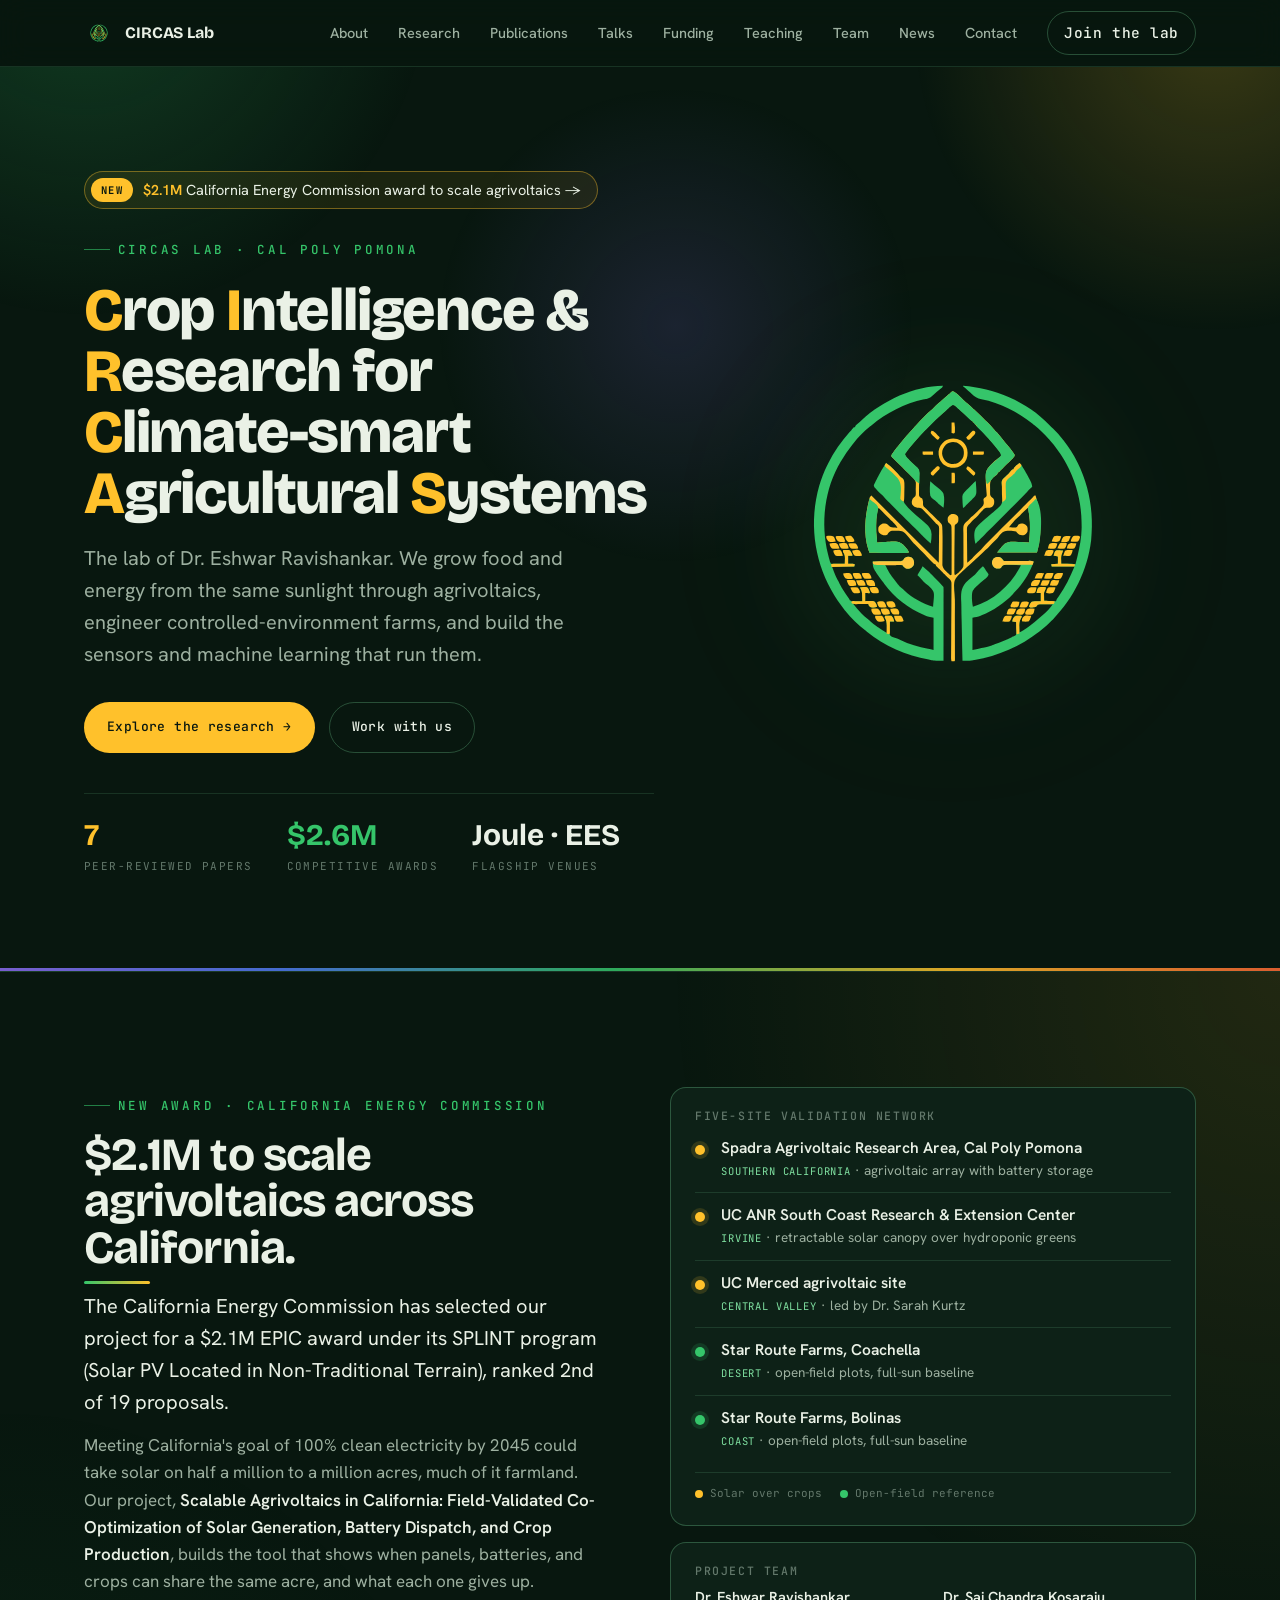
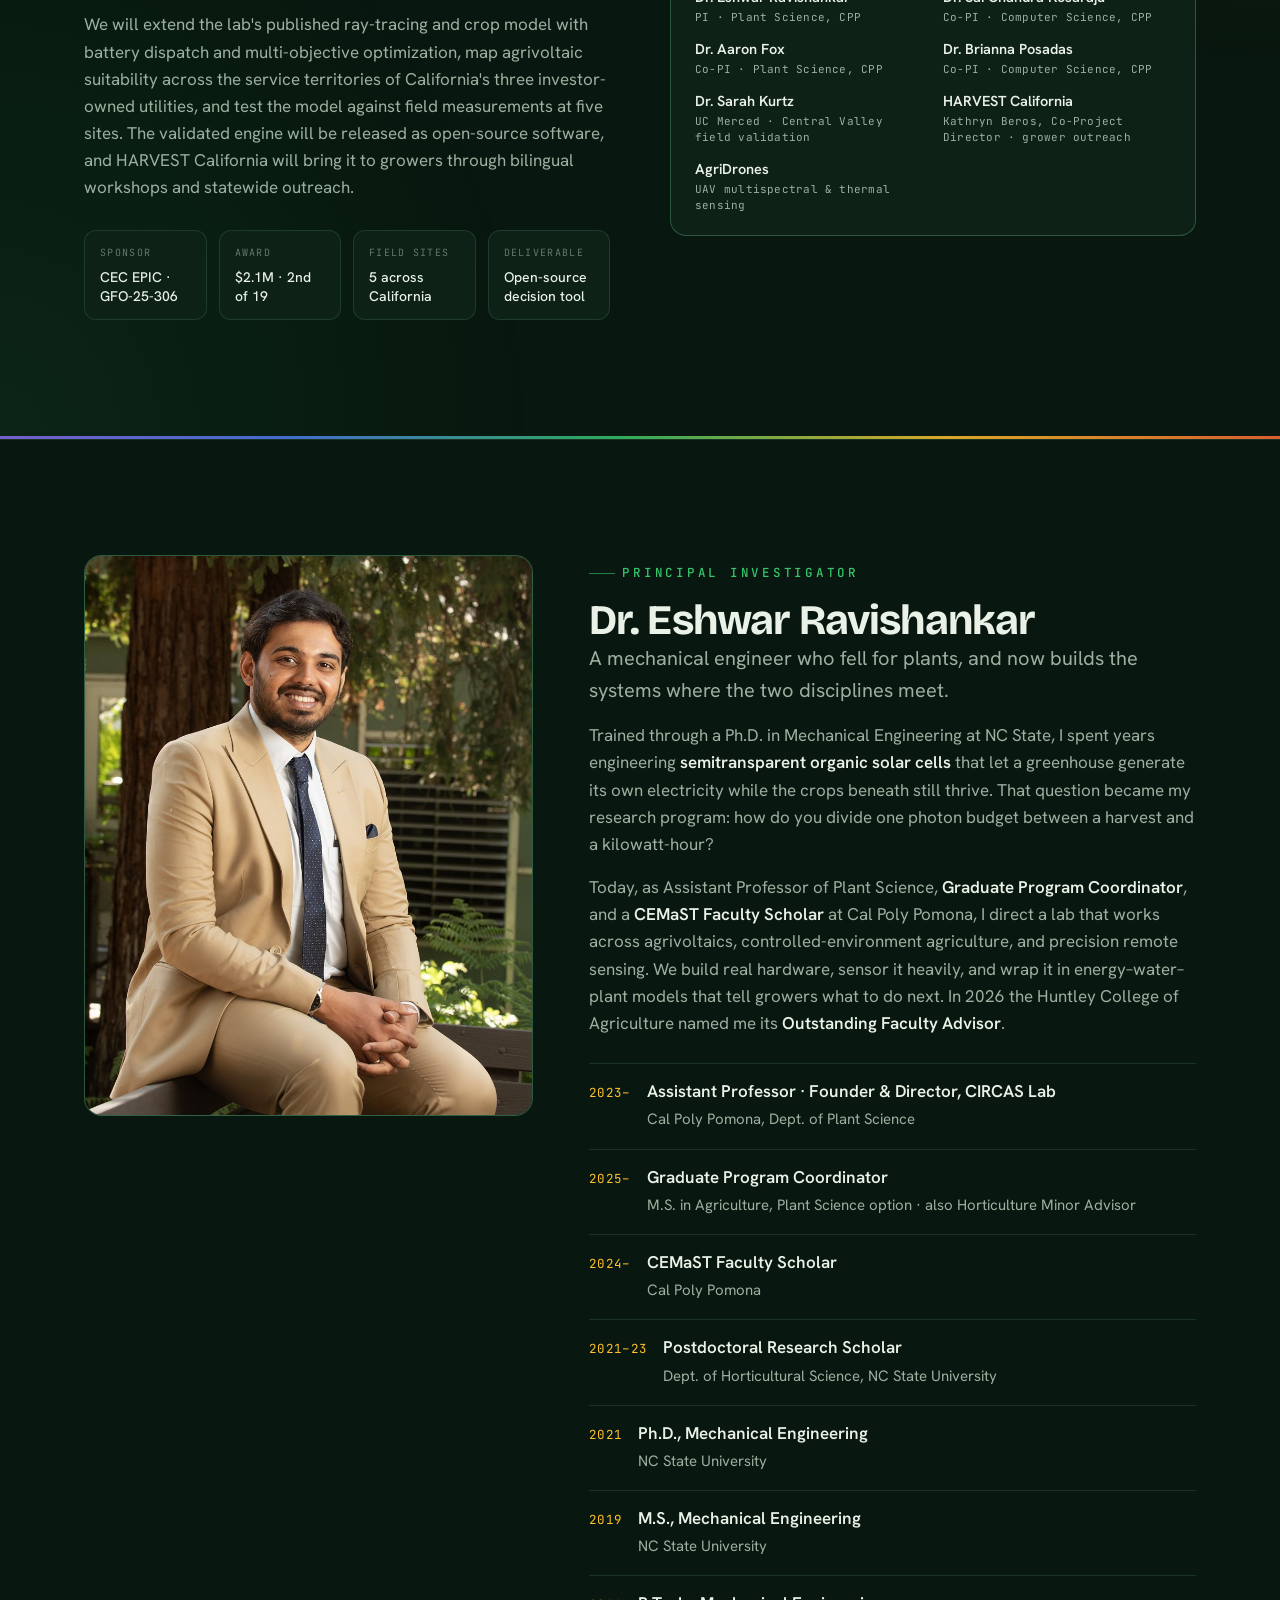
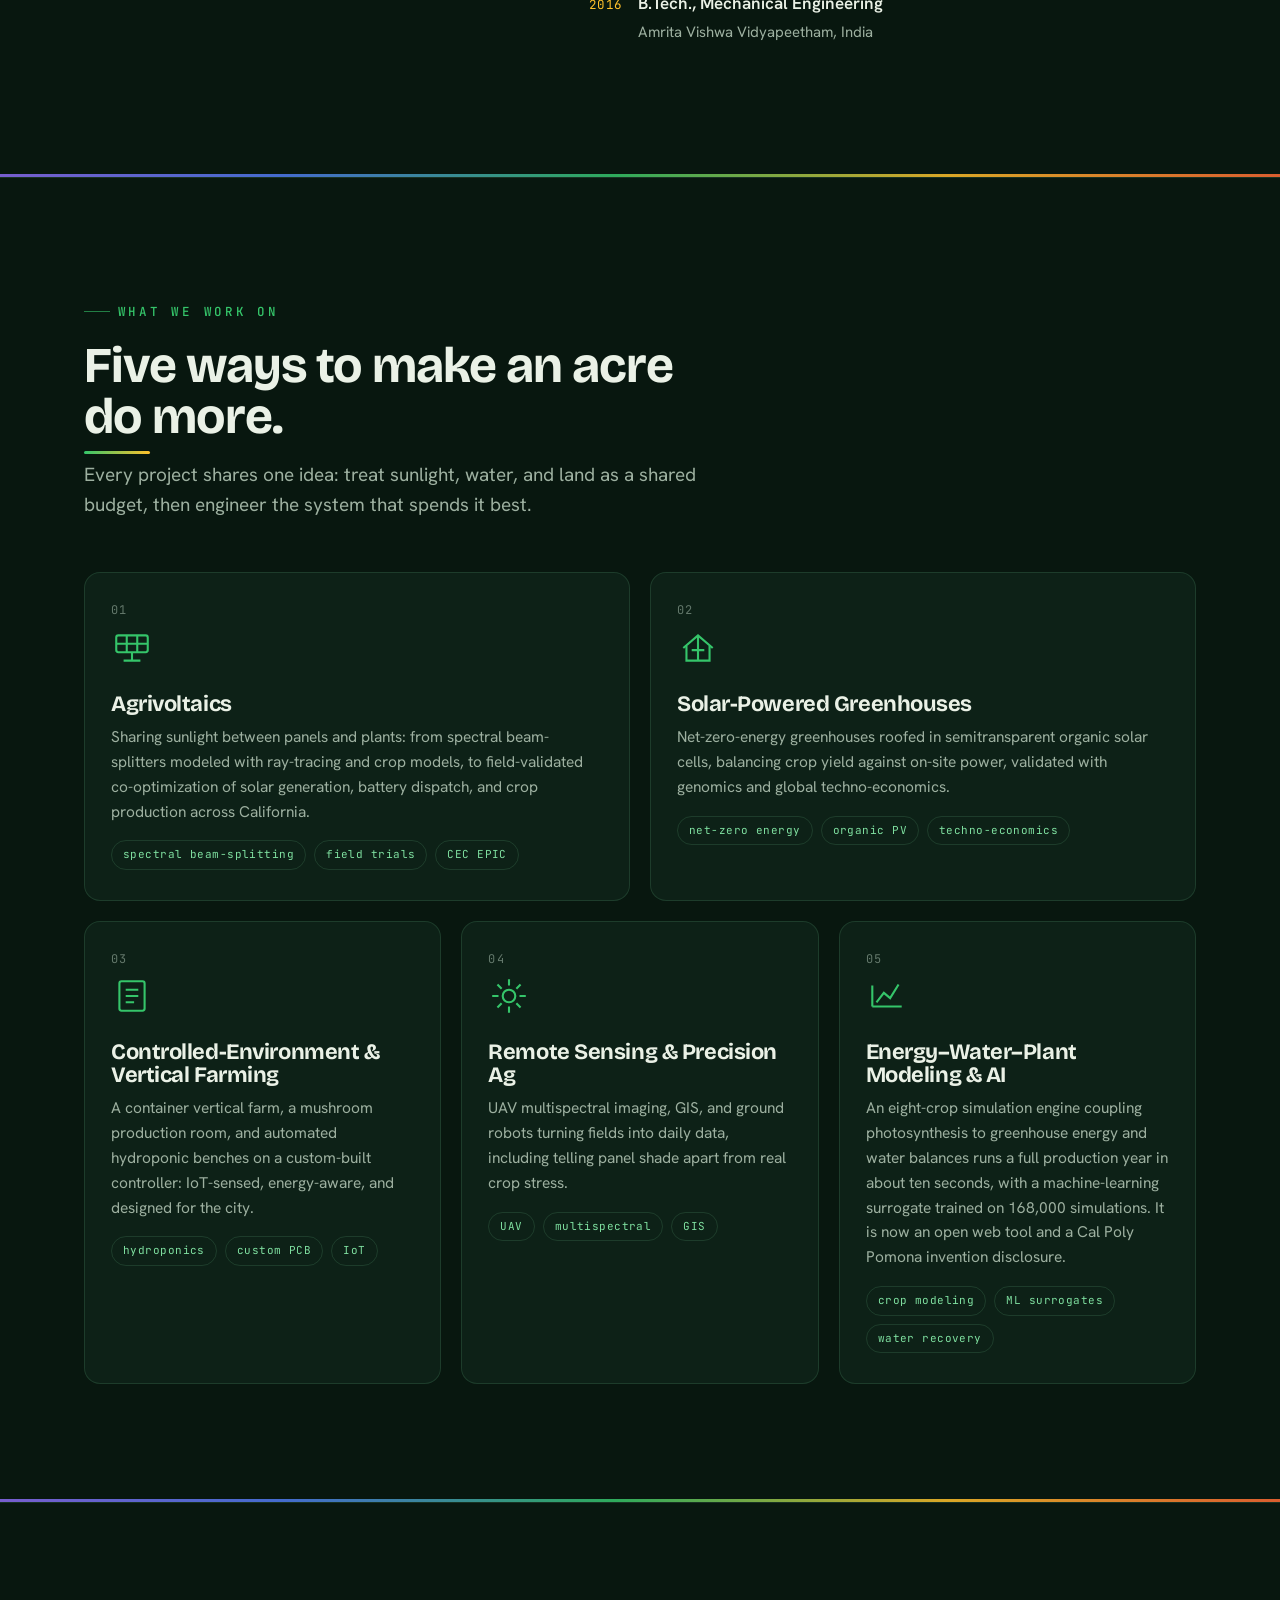
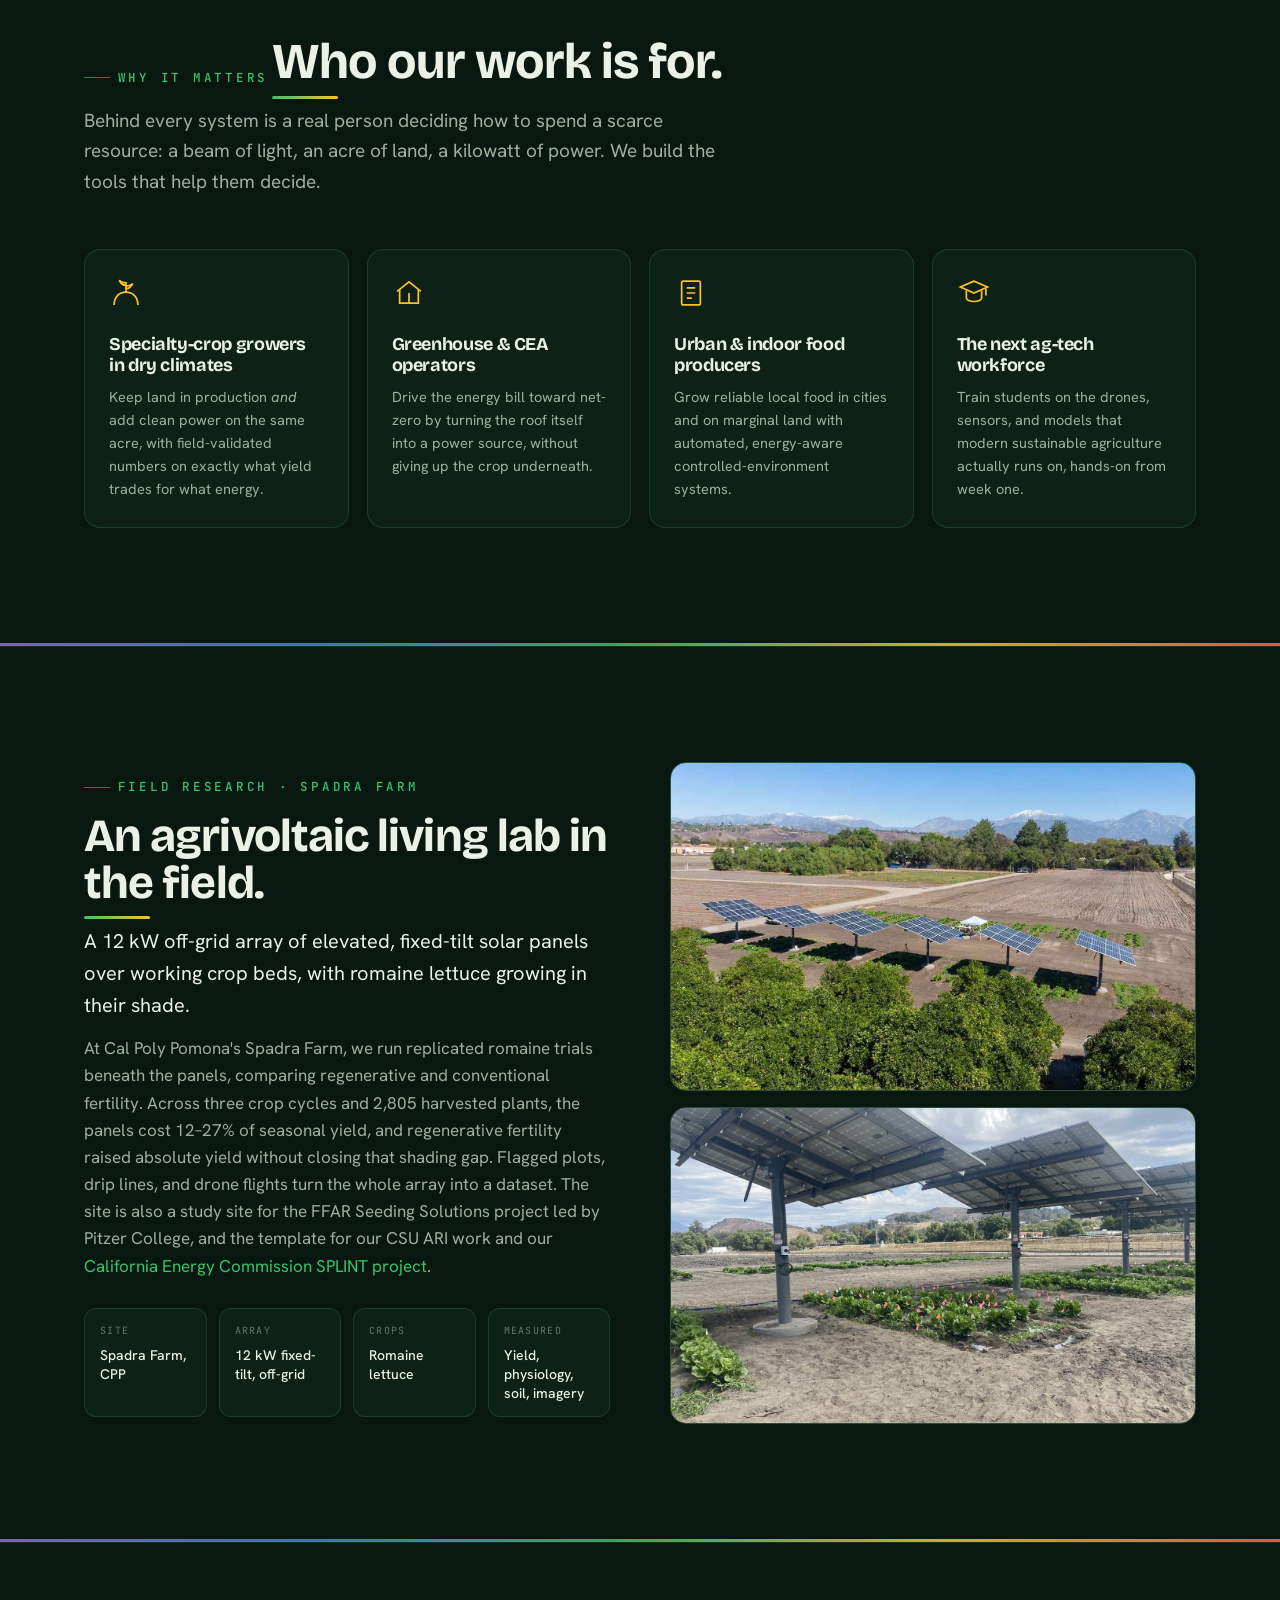
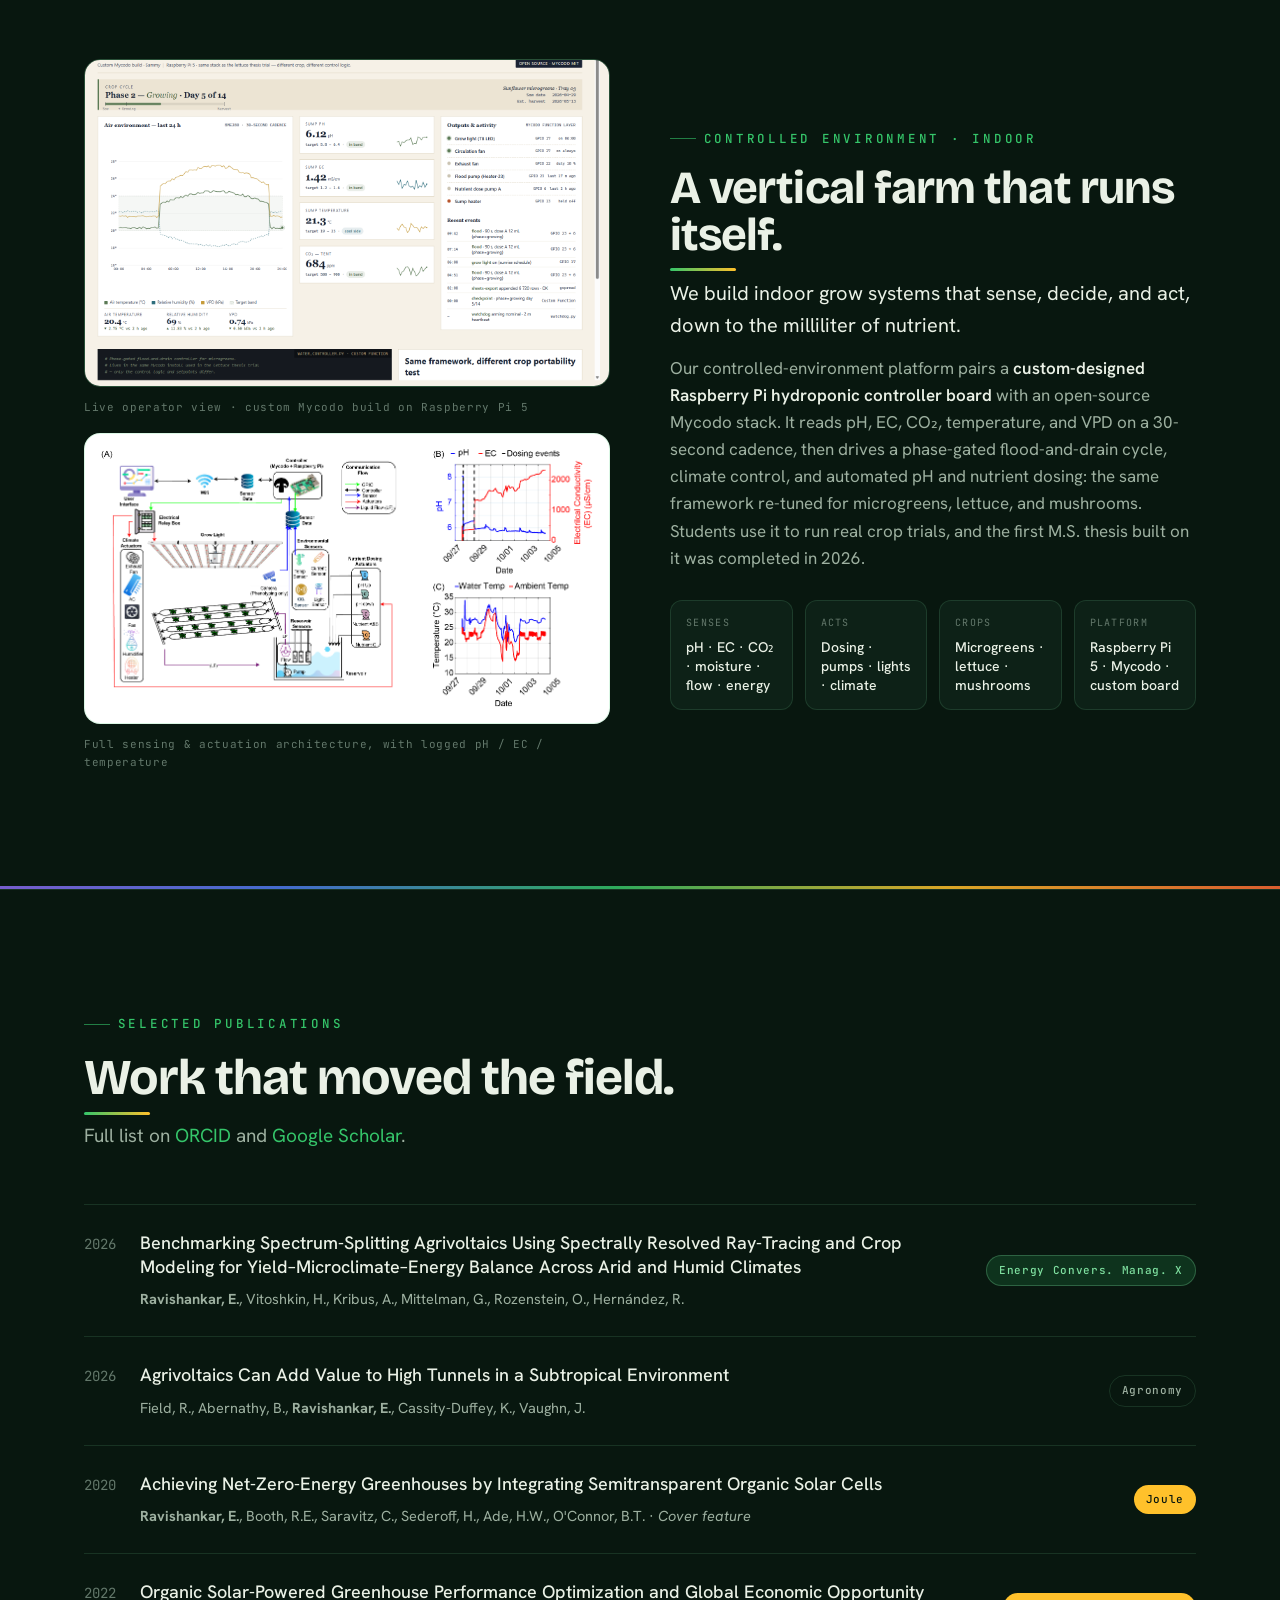
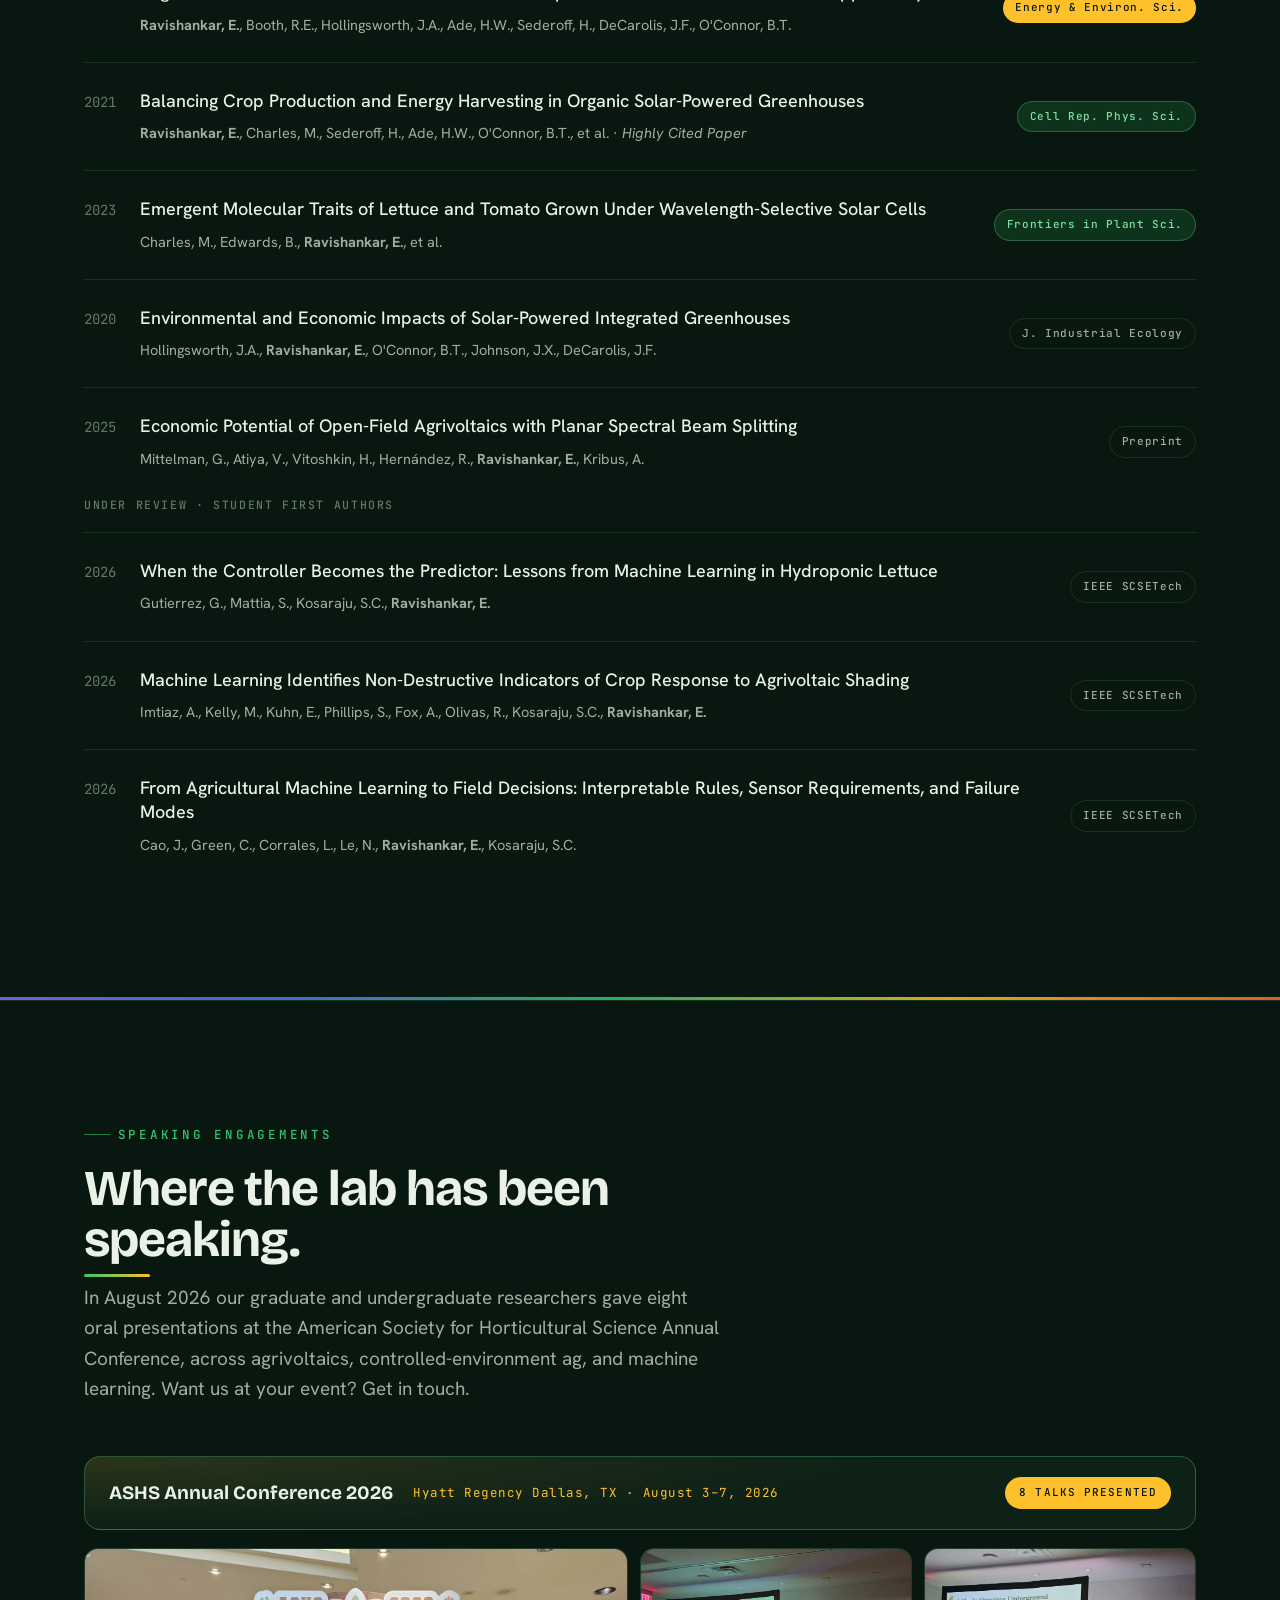
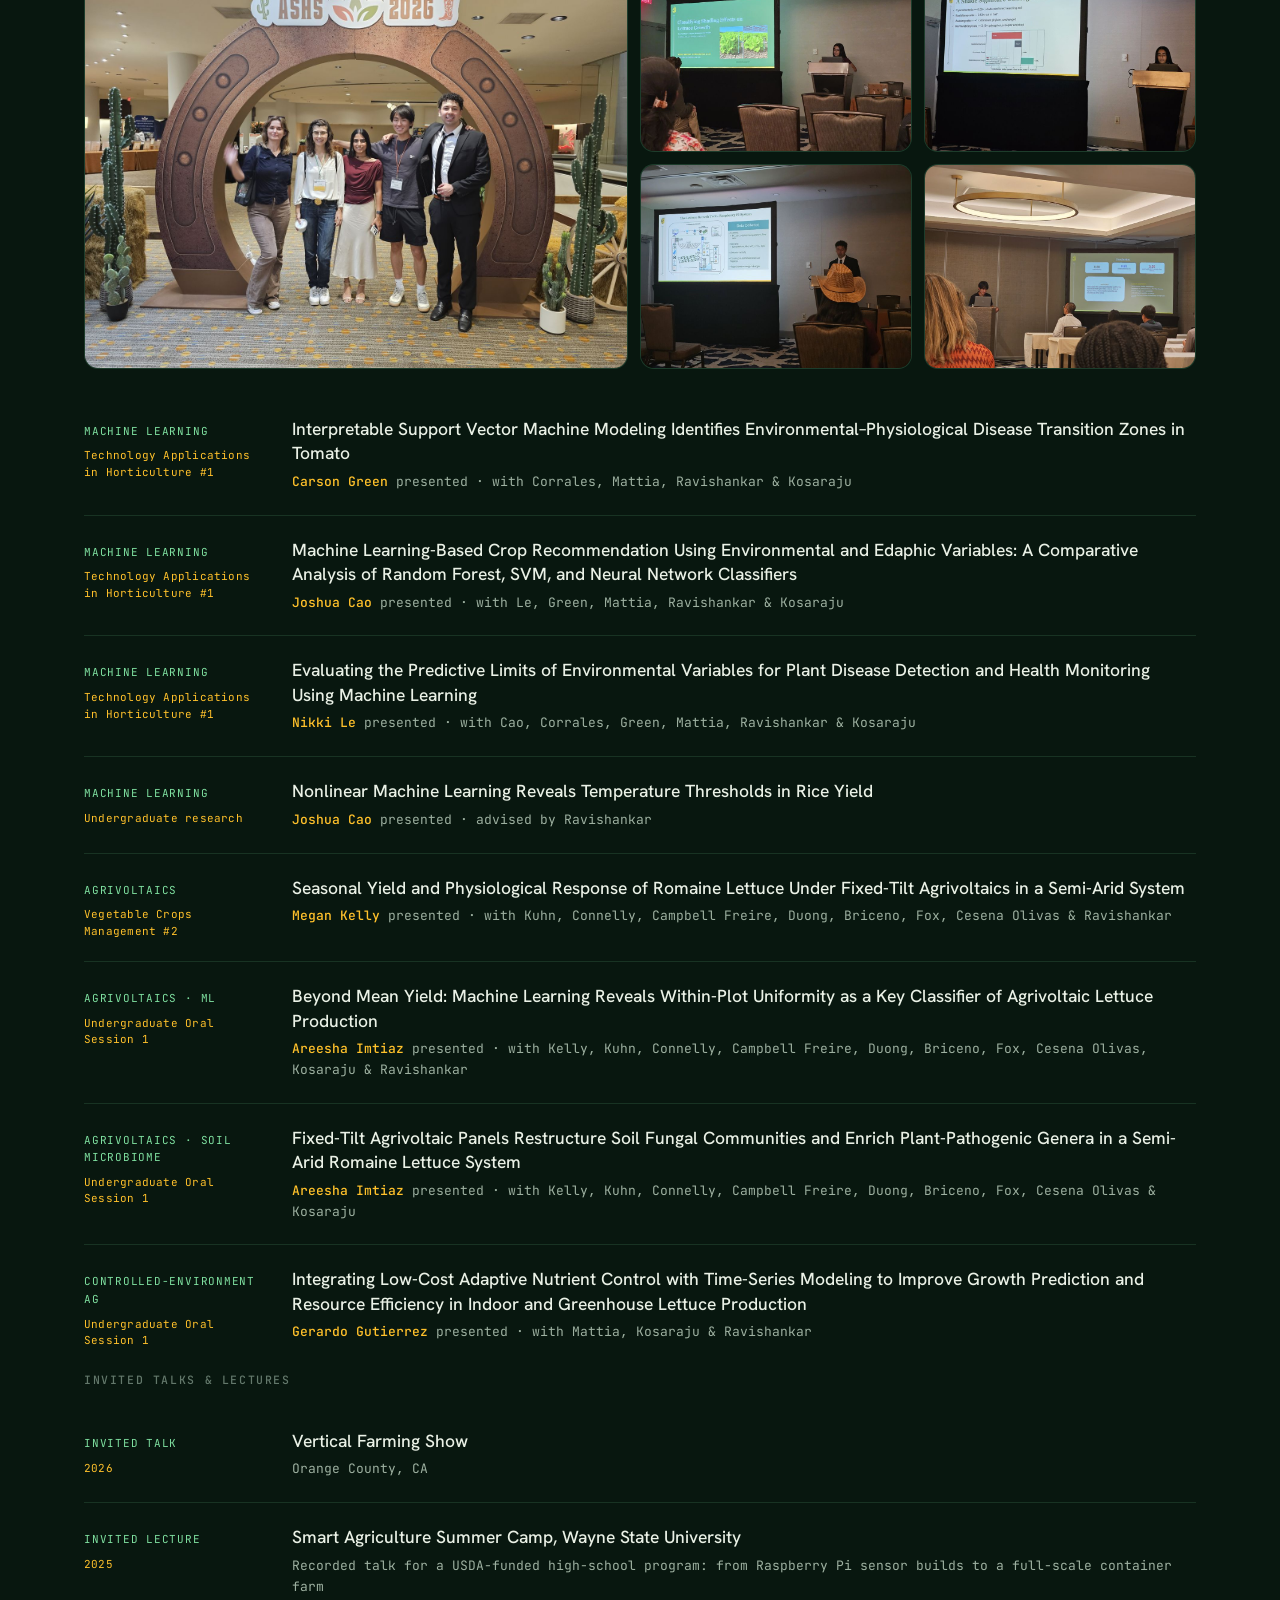
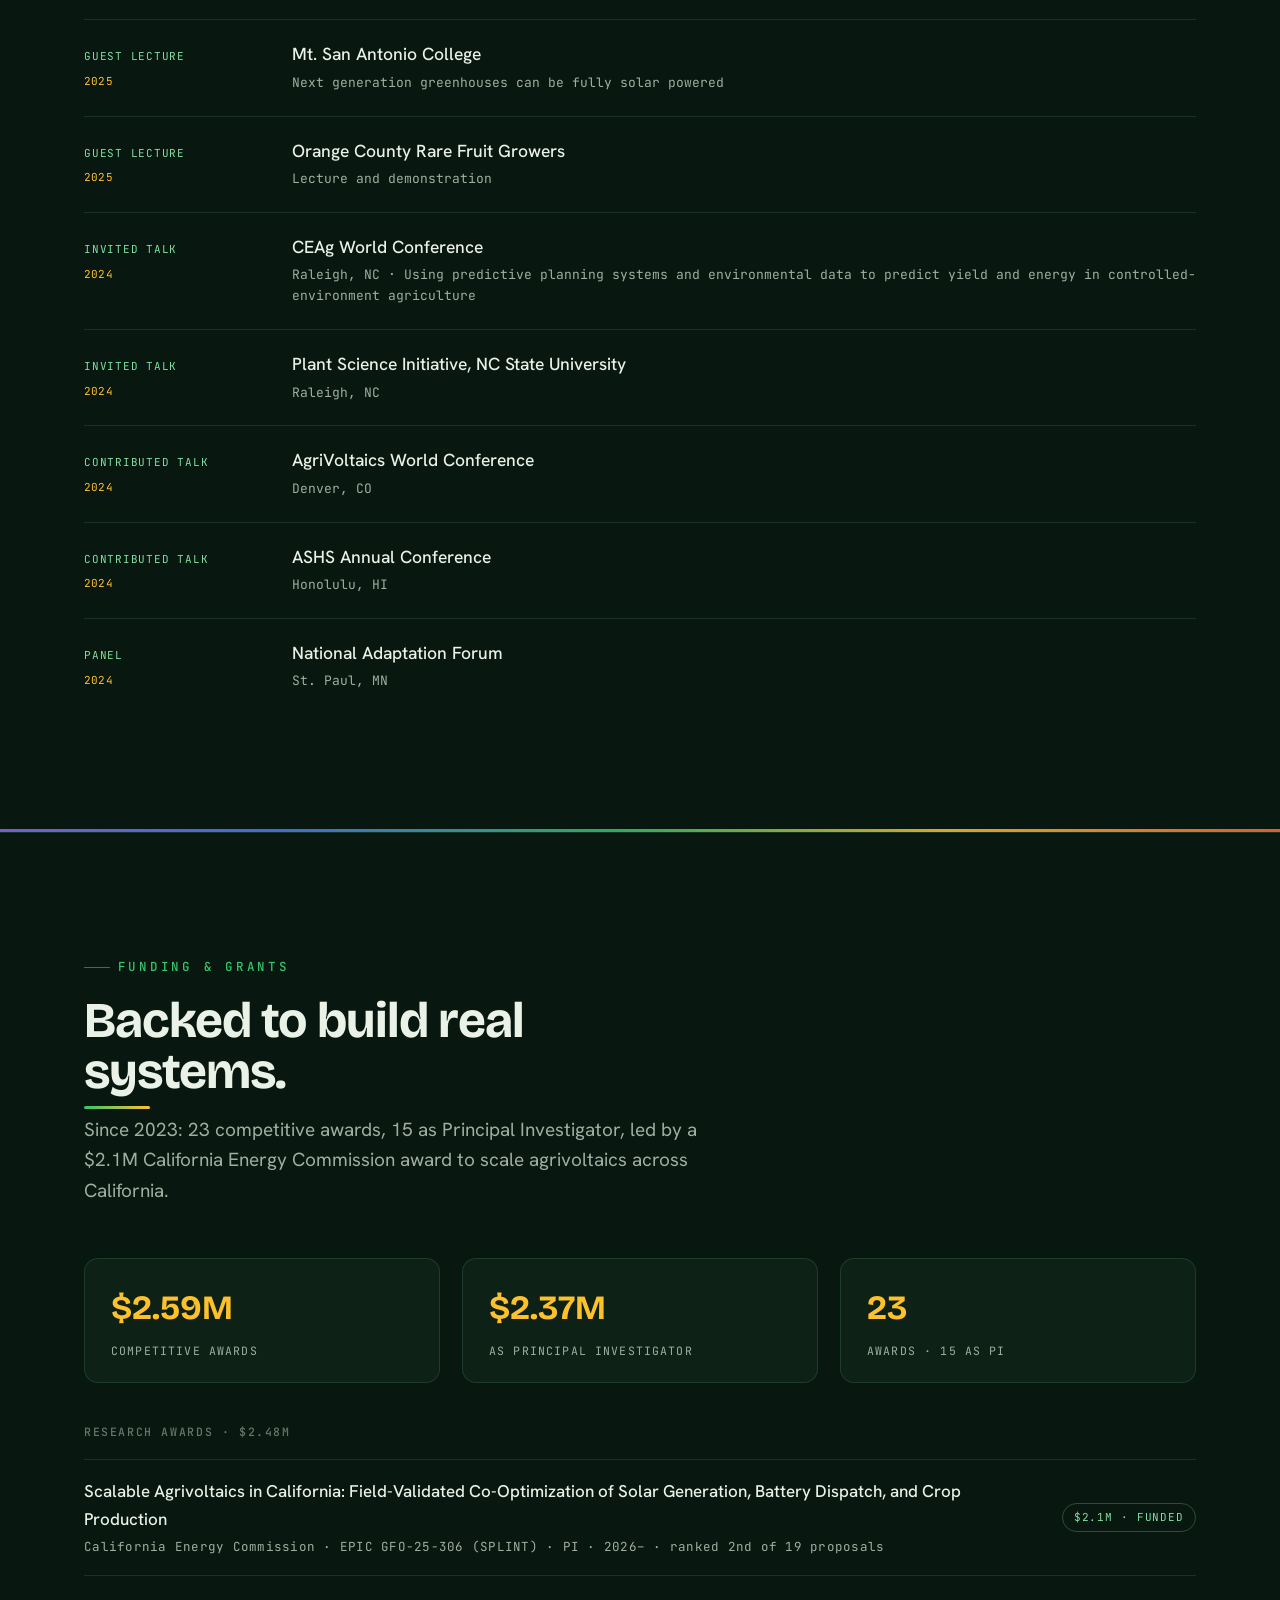
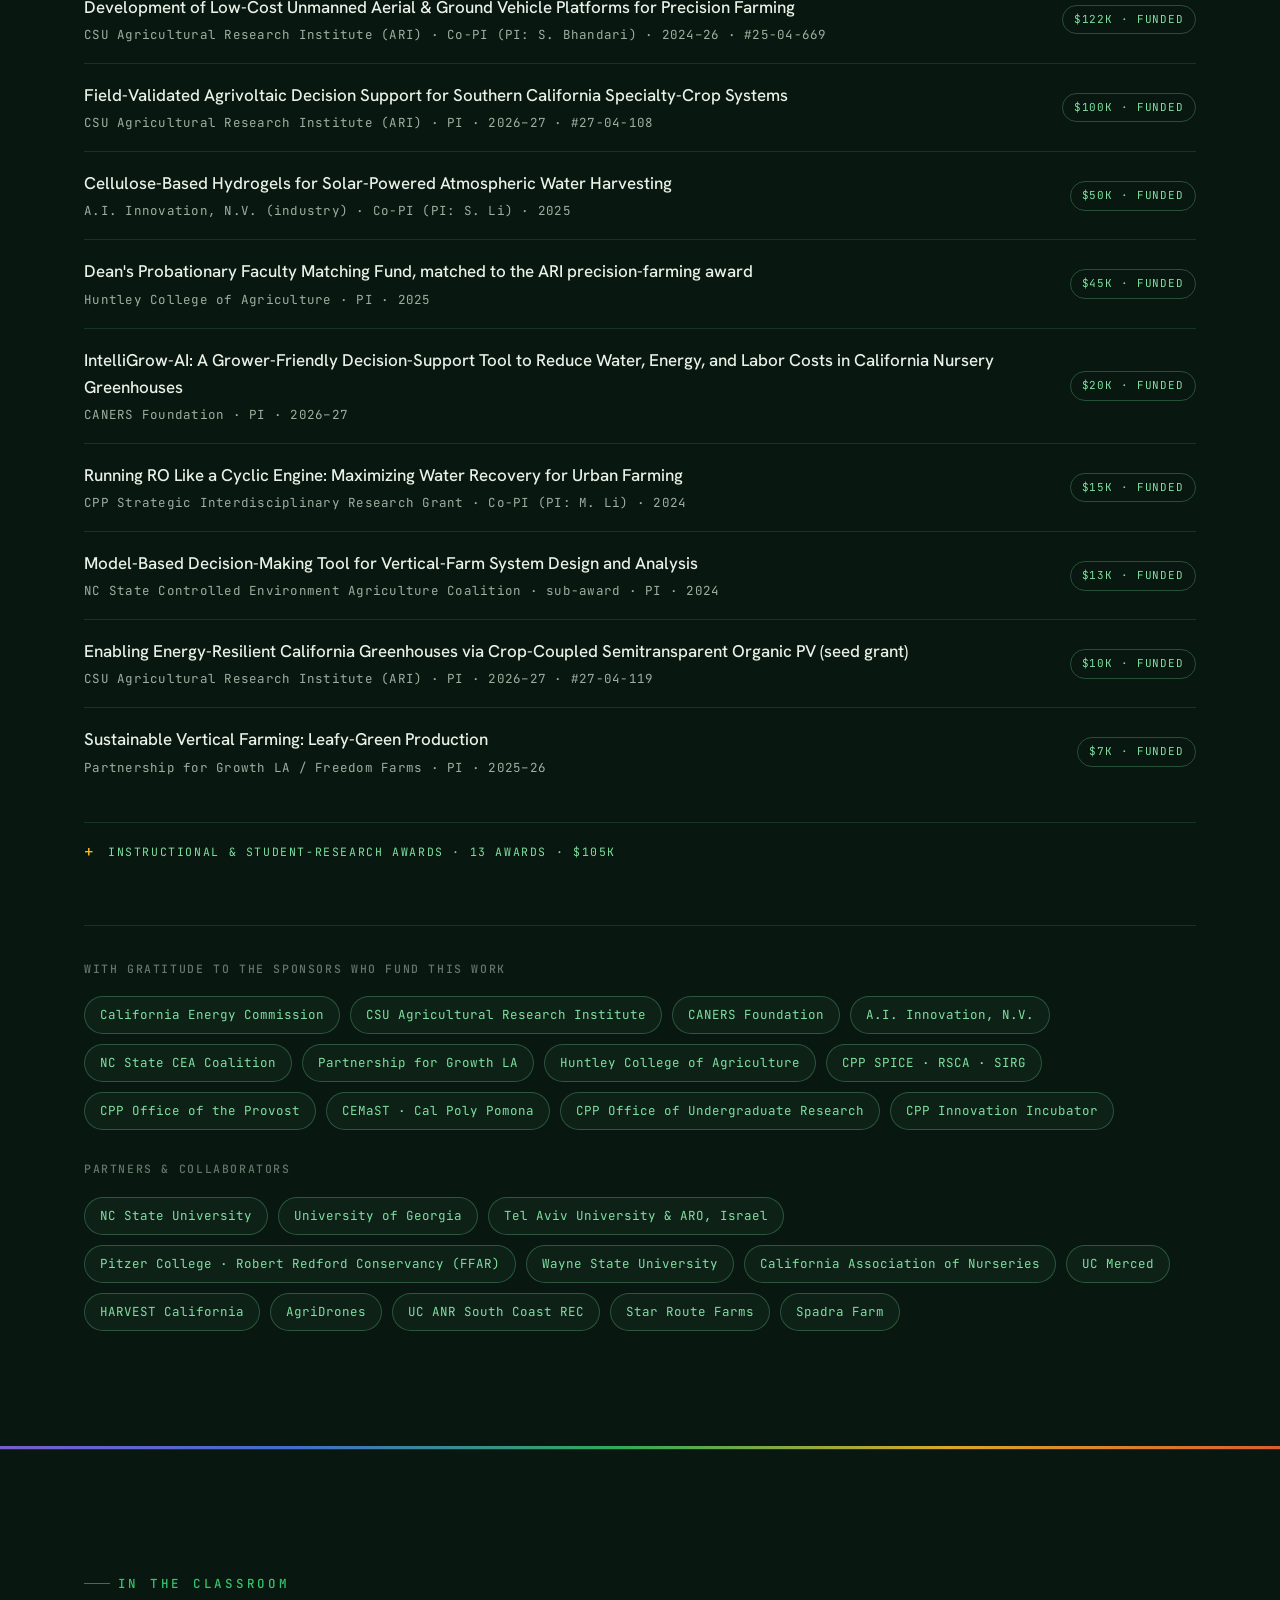
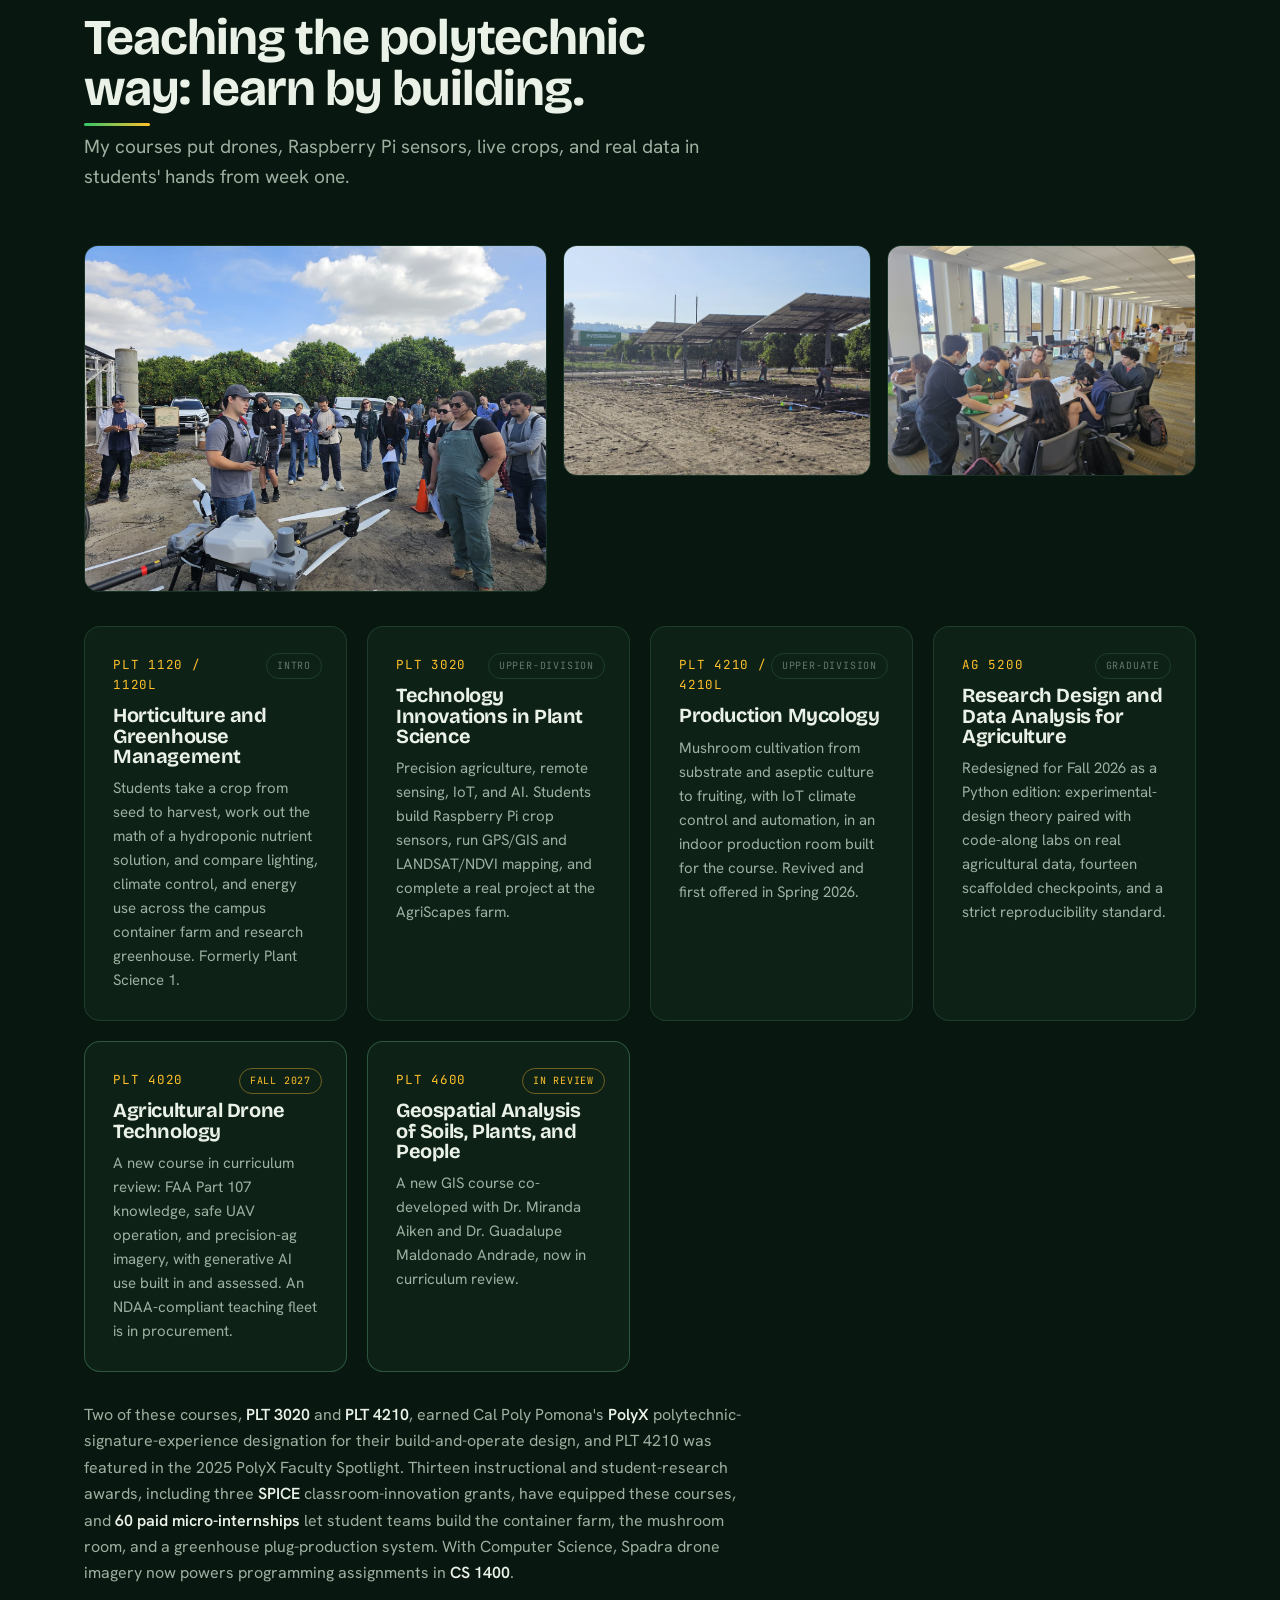
==== commit a6eb46df: "Announce CEC SPLINT award: hero pill, project spotlight, news, partners Co-Authored-By: Claude Opus " ====
--- a/index.html
+++ b/index.html
@@ -348,6 +348,38 @@
   .specs{grid-template-columns:1fr 1fr}
 }
 
+/* ============ SPOTLIGHT: CEC SPLINT award ============ */
+.hero-news{display:flex;width:fit-content;max-width:100%;align-items:center;gap:10px;margin-bottom:22px;
+  padding:6px 16px 6px 6px;border-radius:999px;border:1px solid rgba(var(--solar-rgb),.4);
+  background:rgba(var(--solar-rgb),.08);font-size:14.5px;line-height:1.35;color:var(--mist);transition:border-color .2s,background .2s}
+.hero-news:hover{border-color:var(--solar);background:rgba(var(--solar-rgb),.15)}
+.hero-news .hn-tag{flex:0 0 auto;font-family:var(--ff-mono);font-size:10.5px;letter-spacing:.12em;text-transform:uppercase;font-weight:700;
+  background:var(--solar);color:var(--canopy);padding:5px 10px;border-radius:999px}
+.hero-news strong{color:var(--solar);font-weight:600}
+.spotlight{background:radial-gradient(80% 110% at 100% 0%,rgba(var(--solar-rgb),.10),transparent 60%),
+  radial-gradient(70% 100% at 0% 100%,rgba(var(--leaf-rgb),.08),transparent 60%)}
+.spotlight .feature-grid{align-items:start}
+.sitecard{background:var(--canopy-2);border:1px solid var(--line-strong);border-radius:16px;padding:22px 24px}
+.sitecard h3{font-family:var(--ff-mono);font-size:11.5px;letter-spacing:.14em;text-transform:uppercase;color:var(--stone-dim);font-weight:500;margin:0 0 4px}
+.sites{list-style:none;margin:0;padding:0}
+.sites li{display:grid;grid-template-columns:12px 1fr;gap:2px 14px;padding:12px 0;border-top:1px solid var(--line)}
+.sites li:first-child{border-top:0}
+.sites .dot{width:10px;height:10px;border-radius:50%;margin-top:7px;background:var(--solar);box-shadow:0 0 0 4px rgba(var(--solar-rgb),.15)}
+.sites .dot.g{background:var(--leaf);box-shadow:0 0 0 4px rgba(var(--leaf-rgb),.15)}
+.sites .sn{color:var(--mist);font-weight:600;font-size:15.5px;line-height:1.35}
+.sites .sd{grid-column:2;font-size:13.5px;color:var(--stone);line-height:1.45}
+.sites .sr{font-family:var(--ff-mono);font-size:10.5px;letter-spacing:.08em;text-transform:uppercase;color:var(--leaf-soft)}
+.site-key{display:flex;flex-wrap:wrap;gap:6px 18px;margin-top:10px;padding-top:12px;border-top:1px solid var(--line);
+  font-family:var(--ff-mono);font-size:11px;color:var(--stone-dim)}
+.site-key span{display:inline-flex;align-items:center;gap:7px}
+.site-key i{width:8px;height:8px;border-radius:50%;background:var(--solar)}
+.site-key i.g{background:var(--leaf)}
+.crew{display:grid;grid-template-columns:1fr 1fr;gap:14px 20px;margin-top:12px}
+.crew .cn{color:var(--mist);font-weight:600;font-size:14.5px;line-height:1.3}
+.crew .cr{font-family:var(--ff-mono);font-size:11px;color:var(--stone);letter-spacing:.02em;margin-top:3px;line-height:1.45}
+@media(max-width:820px){.spotlight .feature-media{order:0}}
+@media(max-width:480px){.crew{grid-template-columns:1fr}}
+
 /* ============ TEACHING gallery + tools ============ */
 .tgallery{display:grid;grid-template-columns:1.5fr 1fr 1fr;gap:16px;margin-bottom:34px}
 .tgallery figure{margin:0}
@@ -554,6 +586,7 @@
   <div class="aurora" aria-hidden="true"><b class="a1"></b><b class="a2"></b><b class="a3"></b></div>
   <div class="wrap hero-grid">
     <div>
+      <a class="hero-news" href="#splint"><span class="hn-tag">New</span><span><strong>$2.1M</strong> California Energy Commission award to scale agrivoltaics →</span></a>
       <span class="eyebrow">CIRCAS Lab · Cal Poly Pomona</span>
       <h1 class="hero-h1"><span class="w" style="animation-delay:.05s"><span class="ini">C</span>rop</span> <span class="w" style="animation-delay:.13s"><span class="ini">I</span>ntelligence</span> <span class="w" style="animation-delay:.21s">&amp;</span> <span class="w" style="animation-delay:.29s"><span class="ini">R</span>esearch</span> <span class="w" style="animation-delay:.37s">for</span> <span class="w" style="animation-delay:.45s"><span class="ini">C</span>limate-smart</span> <span class="w" style="animation-delay:.53s"><span class="ini">A</span>gricultural</span> <span class="w" style="animation-delay:.61s"><span class="ini">S</span>ystems</span></h1>
       <p class="hero-sub">The lab of Dr. Eshwar Ravishankar. We grow food and energy from the same sunlight through agrivoltaics, engineer controlled-environment farms, and build the sensors and machine learning that run them.</p>
@@ -571,6 +604,51 @@
     <!-- SIGNATURE: CIRCAS lab mark -->
     <div class="hero-logo">
       <img src="assets/img/logo/circas-logo.svg" alt="CIRCAS Lab logo: a circuit-board leaf with a sun and solar panels inside a ring" width="500" height="500" fetchpriority="high"/>
+    </div>
+  </div>
+</section>
+<hr class="spectrum-rule" />
+
+<!-- ============ SPOTLIGHT: CEC SPLINT AWARD ============ -->
+<section class="feature spotlight" id="splint">
+  <div class="wrap feature-grid">
+    <div class="feature-text reveal">
+      <span class="eyebrow">New award · California Energy Commission</span>
+      <h2>$2.1M to scale agrivoltaics across California.</h2>
+      <p class="lead">The California Energy Commission has selected our project for a $2.1M EPIC award under its SPLINT program (Solar PV Located in Non-Traditional Terrain), ranked 2nd of 19 proposals.</p>
+      <p>Meeting California's goal of 100% clean electricity by 2045 could take solar on half a million to a million acres, much of it farmland. Our project, <strong>Scalable Agrivoltaics in California: Field-Validated Co-Optimization of Solar Generation, Battery Dispatch, and Crop Production</strong>, builds the tool that shows when panels, batteries, and crops can share the same acre, and what each one gives up.</p>
+      <p>We will extend the lab's published ray-tracing and crop model with battery dispatch and multi-objective optimization, map agrivoltaic suitability across the service territories of California's three investor-owned utilities, and test the model against field measurements at five sites. The validated engine will be released as open-source software, and HARVEST California will bring it to growers through bilingual workshops and statewide outreach.</p>
+      <div class="specs">
+        <div class="spec"><div class="sl">Sponsor</div><div class="sv">CEC EPIC · GFO-25-306</div></div>
+        <div class="spec"><div class="sl">Award</div><div class="sv">$2.1M · 2nd of 19</div></div>
+        <div class="spec"><div class="sl">Field sites</div><div class="sv">5 across California</div></div>
+        <div class="spec"><div class="sl">Deliverable</div><div class="sv">Open-source decision tool</div></div>
+      </div>
+    </div>
+    <div class="feature-media reveal">
+      <div class="sitecard">
+        <h3>Five-site validation network</h3>
+        <ul class="sites">
+          <li><span class="dot"></span><span class="sn">Spadra Agrivoltaic Research Area, Cal Poly Pomona</span><span class="sd"><span class="sr">Southern California</span> · agrivoltaic array with battery storage</span></li>
+          <li><span class="dot"></span><span class="sn">UC ANR South Coast Research &amp; Extension Center</span><span class="sd"><span class="sr">Irvine</span> · retractable solar canopy over hydroponic greens</span></li>
+          <li><span class="dot"></span><span class="sn">UC Merced agrivoltaic site</span><span class="sd"><span class="sr">Central Valley</span> · led by Dr. Sarah Kurtz</span></li>
+          <li><span class="dot g"></span><span class="sn">Star Route Farms, Coachella</span><span class="sd"><span class="sr">Desert</span> · open-field plots, full-sun baseline</span></li>
+          <li><span class="dot g"></span><span class="sn">Star Route Farms, Bolinas</span><span class="sd"><span class="sr">Coast</span> · open-field plots, full-sun baseline</span></li>
+        </ul>
+        <div class="site-key"><span><i></i>Solar over crops</span><span><i class="g"></i>Open-field reference</span></div>
+      </div>
+      <div class="sitecard">
+        <h3>Project team</h3>
+        <div class="crew">
+          <div><div class="cn">Dr. Eshwar Ravishankar</div><div class="cr">PI · Plant Science, CPP</div></div>
+          <div><div class="cn">Dr. Sai Chandra Kosaraju</div><div class="cr">Co-PI · Computer Science, CPP</div></div>
+          <div><div class="cn">Dr. Aaron Fox</div><div class="cr">Co-PI · Plant Science, CPP</div></div>
+          <div><div class="cn">Dr. Brianna Posadas</div><div class="cr">Co-PI · Computer Science, CPP</div></div>
+          <div><div class="cn">Dr. Sarah Kurtz</div><div class="cr">UC Merced · Central Valley field validation</div></div>
+          <div><div class="cn">HARVEST California</div><div class="cr">Kathryn Beros, Co-Project Director · grower outreach</div></div>
+          <div><div class="cn">AgriDrones</div><div class="cr">UAV multispectral &amp; thermal sensing</div></div>
+        </div>
+      </div>
     </div>
   </div>
 </section>
@@ -700,7 +778,7 @@
       <span class="eyebrow">Field research · Spadra Farm</span>
       <h2>An agrivoltaic living lab in the field.</h2>
       <p class="lead">A 12 kW off-grid array of elevated, fixed-tilt solar panels over working crop beds, with romaine lettuce growing in their shade.</p>
-      <p>At Cal Poly Pomona's Spadra Farm, we run replicated romaine trials beneath the panels, comparing regenerative and conventional fertility. Across three crop cycles and 2,805 harvested plants, the panels cost 12–27% of seasonal yield, and regenerative fertility raised absolute yield without closing that shading gap. Flagged plots, drip lines, and drone flights turn the whole array into a dataset. The site is also a study site for the FFAR Seeding Solutions project led by Pitzer College, and the template for our CSU ARI and California Energy Commission work.</p>
+      <p>At Cal Poly Pomona's Spadra Farm, we run replicated romaine trials beneath the panels, comparing regenerative and conventional fertility. Across three crop cycles and 2,805 harvested plants, the panels cost 12–27% of seasonal yield, and regenerative fertility raised absolute yield without closing that shading gap. Flagged plots, drip lines, and drone flights turn the whole array into a dataset. The site is also a study site for the FFAR Seeding Solutions project led by Pitzer College, and the template for our CSU ARI work and our <a href="#splint" style="color:var(--leaf)">California Energy Commission SPLINT project</a>.</p>
       <div class="specs">
         <div class="spec"><div class="sl">Site</div><div class="sv">Spadra Farm, CPP</div></div>
         <div class="spec"><div class="sl">Array</div><div class="sv">12 kW fixed-tilt, off-grid</div></div>
@@ -1032,7 +1110,7 @@
     </div>
     <div class="thanks-h reveal">Research awards · $2.48M</div>
     <div class="grants reveal">
-      <div class="grant"><div><div class="gt">Scalable Agrivoltaics in California: Field-Validated Co-Optimization of Solar Generation, Battery Dispatch, and Crop Production</div><div class="gm">California Energy Commission · EPIC GFO-25-306 · PI · 2026– · ranked 2nd of 19 proposals</div></div><span class="gr">$2.1M · Funded</span></div>
+      <div class="grant"><div><div class="gt">Scalable Agrivoltaics in California: Field-Validated Co-Optimization of Solar Generation, Battery Dispatch, and Crop Production</div><div class="gm">California Energy Commission · EPIC GFO-25-306 (SPLINT) · PI · 2026– · ranked 2nd of 19 proposals</div></div><span class="gr">$2.1M · Funded</span></div>
       <div class="grant"><div><div class="gt">Development of Low-Cost Unmanned Aerial &amp; Ground Vehicle Platforms for Precision Farming</div><div class="gm">CSU Agricultural Research Institute (ARI) · Co-PI (PI: S. Bhandari) · 2024–26 · #25-04-669</div></div><span class="gr">$122K · Funded</span></div>
       <div class="grant"><div><div class="gt">Field-Validated Agrivoltaic Decision Support for Southern California Specialty-Crop Systems</div><div class="gm">CSU Agricultural Research Institute (ARI) · PI · 2026–27 · #27-04-108</div></div><span class="gr">$100K · Funded</span></div>
       <div class="grant"><div><div class="gt">Cellulose-Based Hydrogels for Solar-Powered Atmospheric Water Harvesting</div><div class="gm">A.I. Innovation, N.V. (industry) · Co-PI (PI: S. Li) · 2025</div></div><span class="gr">$50K · Funded</span></div>
@@ -1088,6 +1166,11 @@
         <span class="pchip">Pitzer College · Robert Redford Conservancy (FFAR)</span>
         <span class="pchip">Wayne State University</span>
         <span class="pchip">California Association of Nurseries</span>
+        <span class="pchip">UC Merced</span>
+        <span class="pchip">HARVEST California</span>
+        <span class="pchip">AgriDrones</span>
+        <span class="pchip">UC ANR South Coast REC</span>
+        <span class="pchip">Star Route Farms</span>
         <span class="pchip">Spadra Farm</span>
       </div>
     </div>
@@ -1286,7 +1369,7 @@
       <p>Papers, grants, and milestones as they happen. Send me your latest talks, awards, and new members to keep this current.</p>
     </div>
     <div class="news reveal">
-      <div class="nitem"><div class="nd">Sep 2026</div><div class="nb"><span class="ntag grant">Grant</span>The lab won a <strong>$2.1M California Energy Commission</strong> EPIC award, ranked 2nd of 19 proposals, for field-validated co-optimization of solar generation, battery dispatch, and crop production to scale agrivoltaics across California.</div></div>
+      <div class="nitem"><div class="nd">Sep 2026</div><div class="nb"><span class="ntag grant">Grant</span>The lab won a <strong>$2.1M California Energy Commission</strong> EPIC award under the SPLINT program, ranked 2nd of 19 proposals. With Co-PIs Sai Chandra Kosaraju, Aaron Fox, and Brianna Posadas and partners at UC Merced, HARVEST California, and AgriDrones, we will build and field-test an open-source tool that co-optimizes solar generation, battery dispatch, and crop production at five California sites. <a href="#splint" style="color:var(--leaf)">About the project →</a></div></div>
       <div class="nitem"><div class="nd">Sep 2026</div><div class="nb"><span class="ntag milestone">Outreach</span>Hosted the <strong>California Association of Nurseries</strong> at Cal Poly Pomona on Sept. 17. Members toured the container vertical farm, the greenhouses near the Farm Store, and the mushroom and hydroponic systems, then visited the agrivoltaic project at Spadra Farm run with Pitzer College. Students who built and run these systems explained what they are learning, and four undergraduates presented their research.
         <span class="nsrc">Featured in Huntley College News, September 2026: "Nursery Association Tours Ag Facilities"</span>
         <div class="nthumbs">
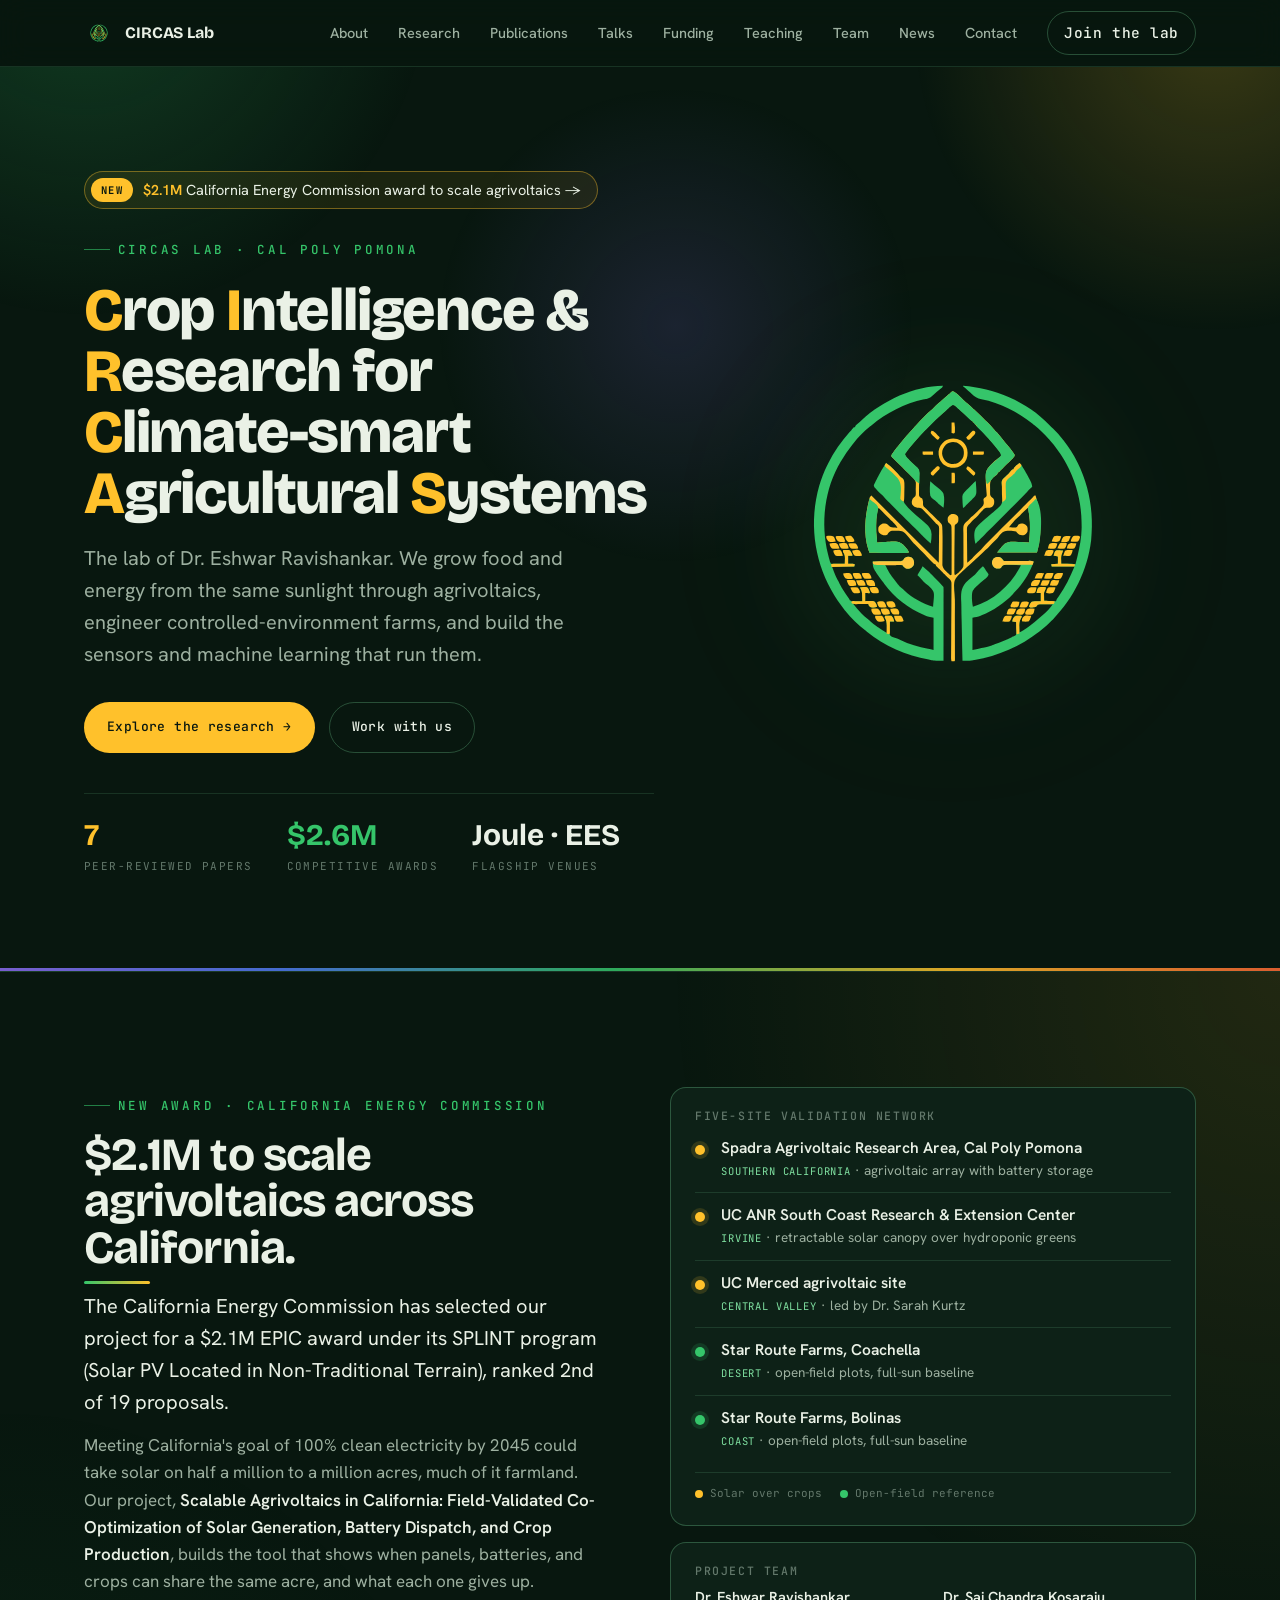
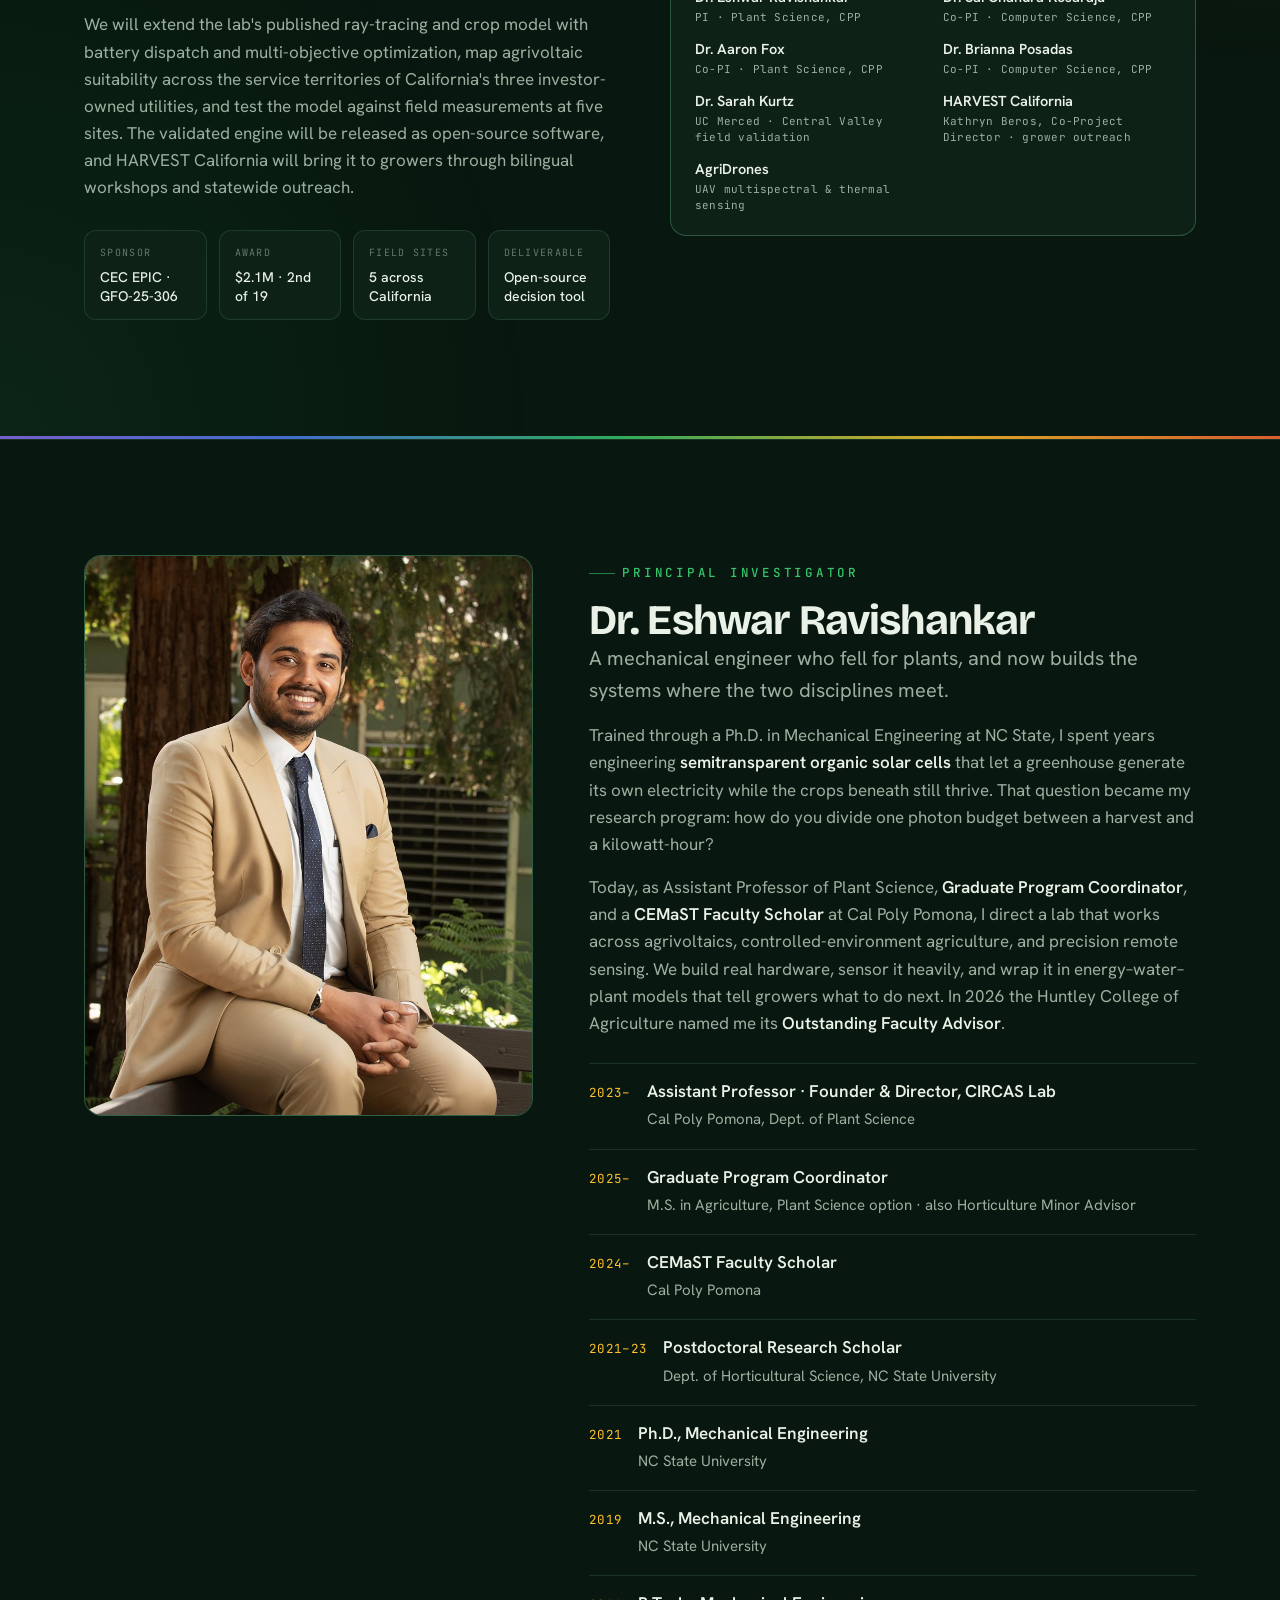
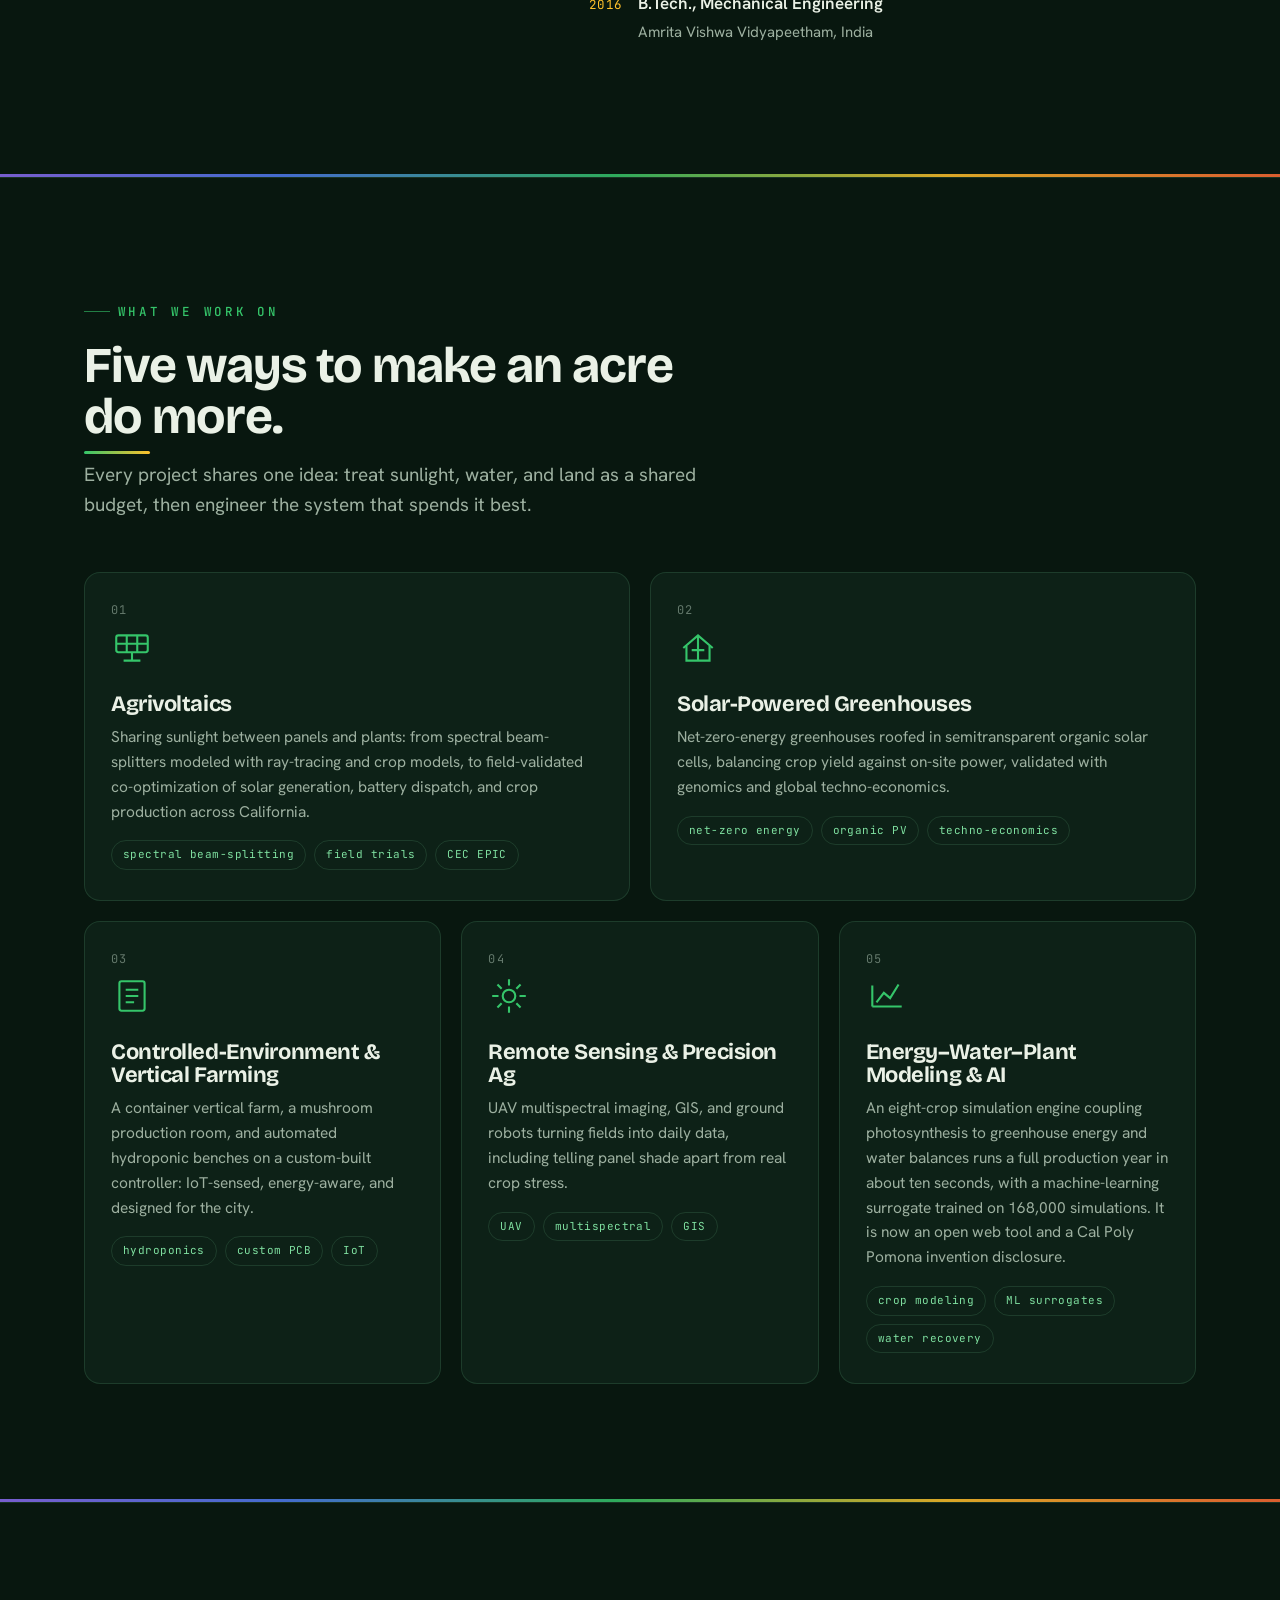
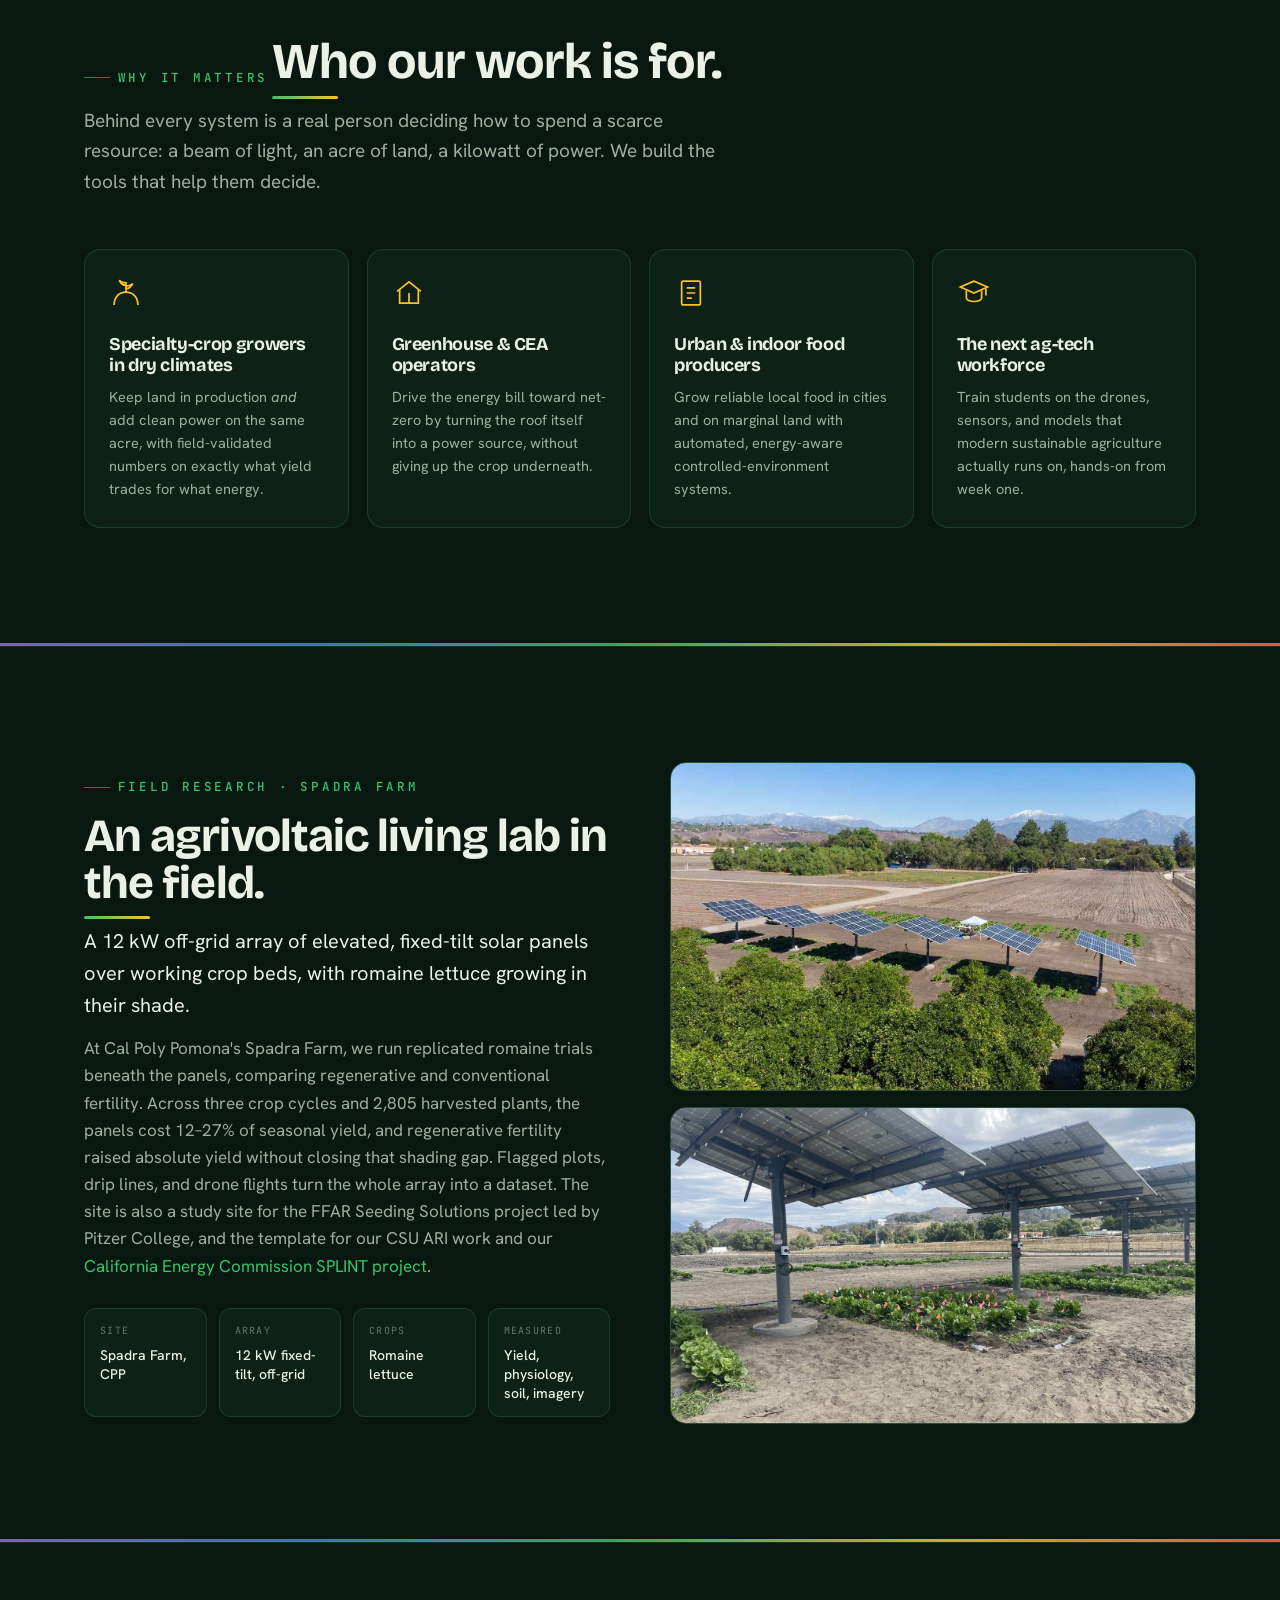
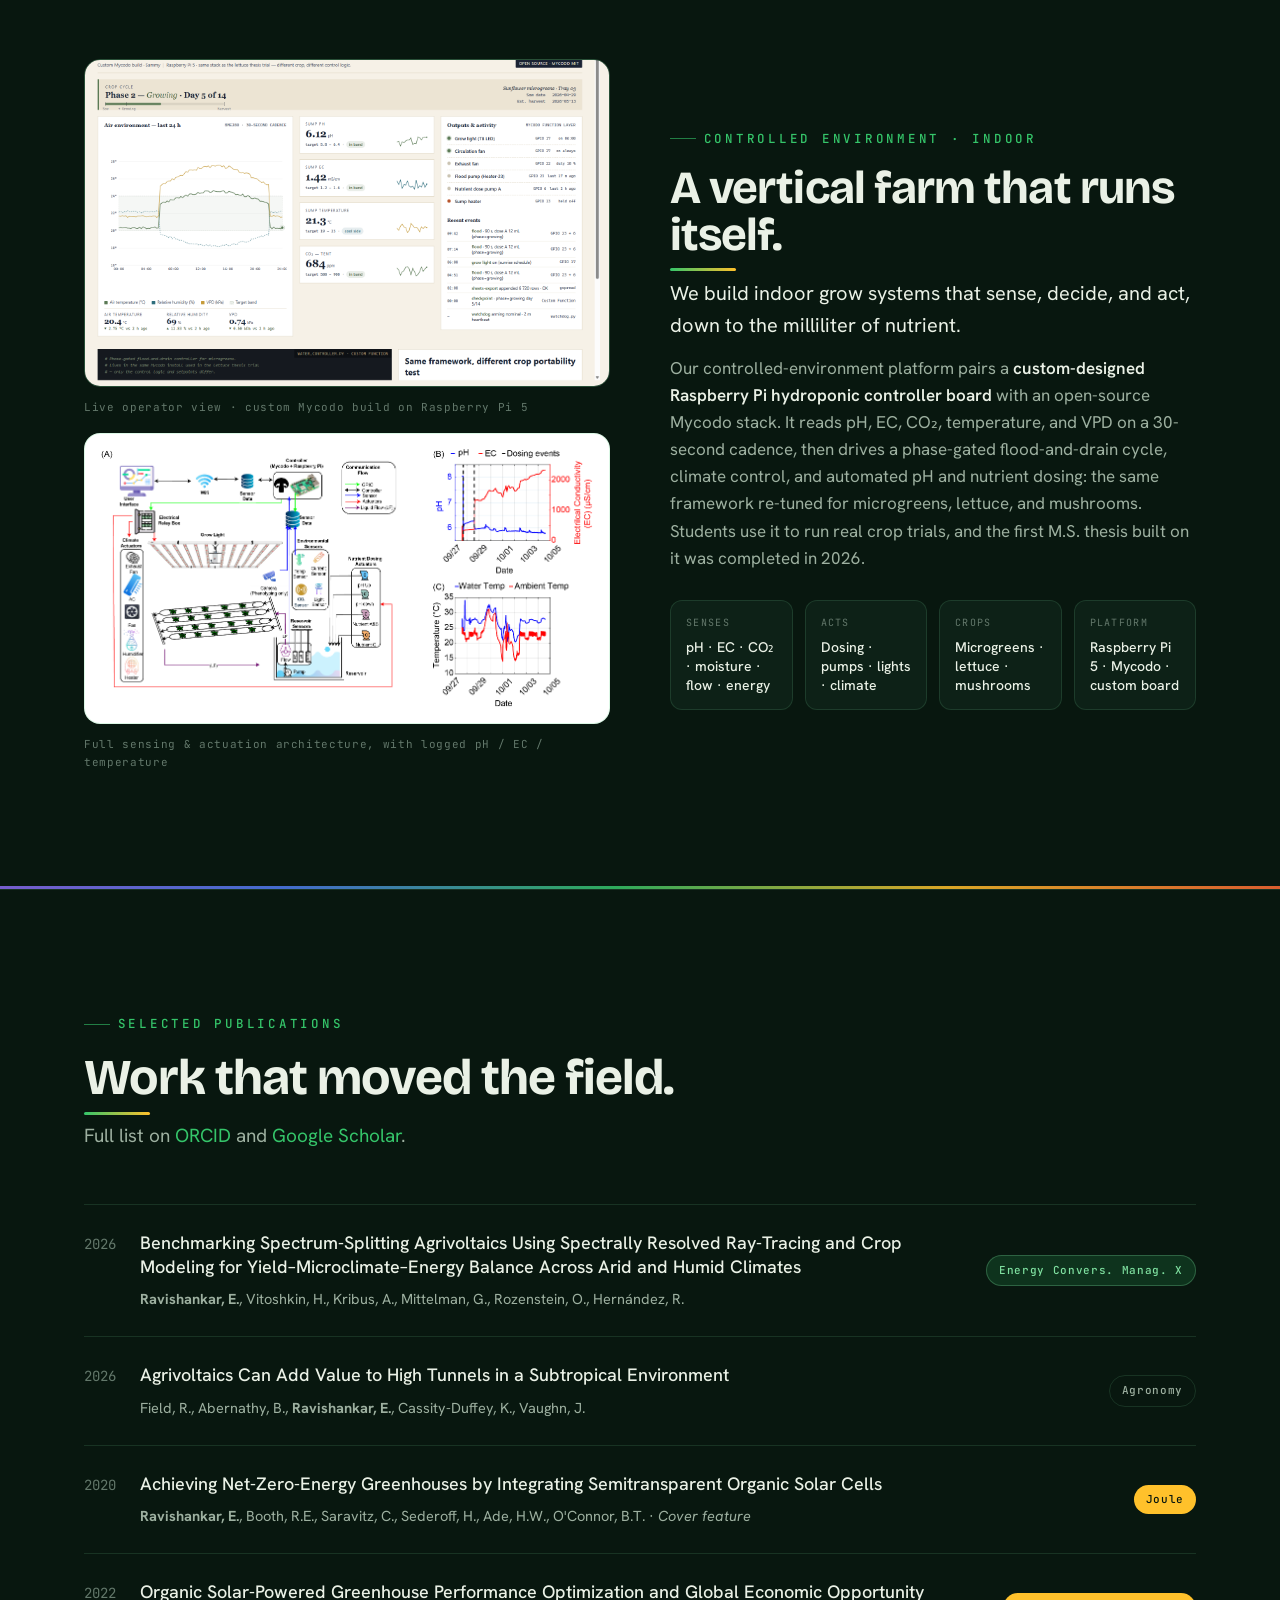
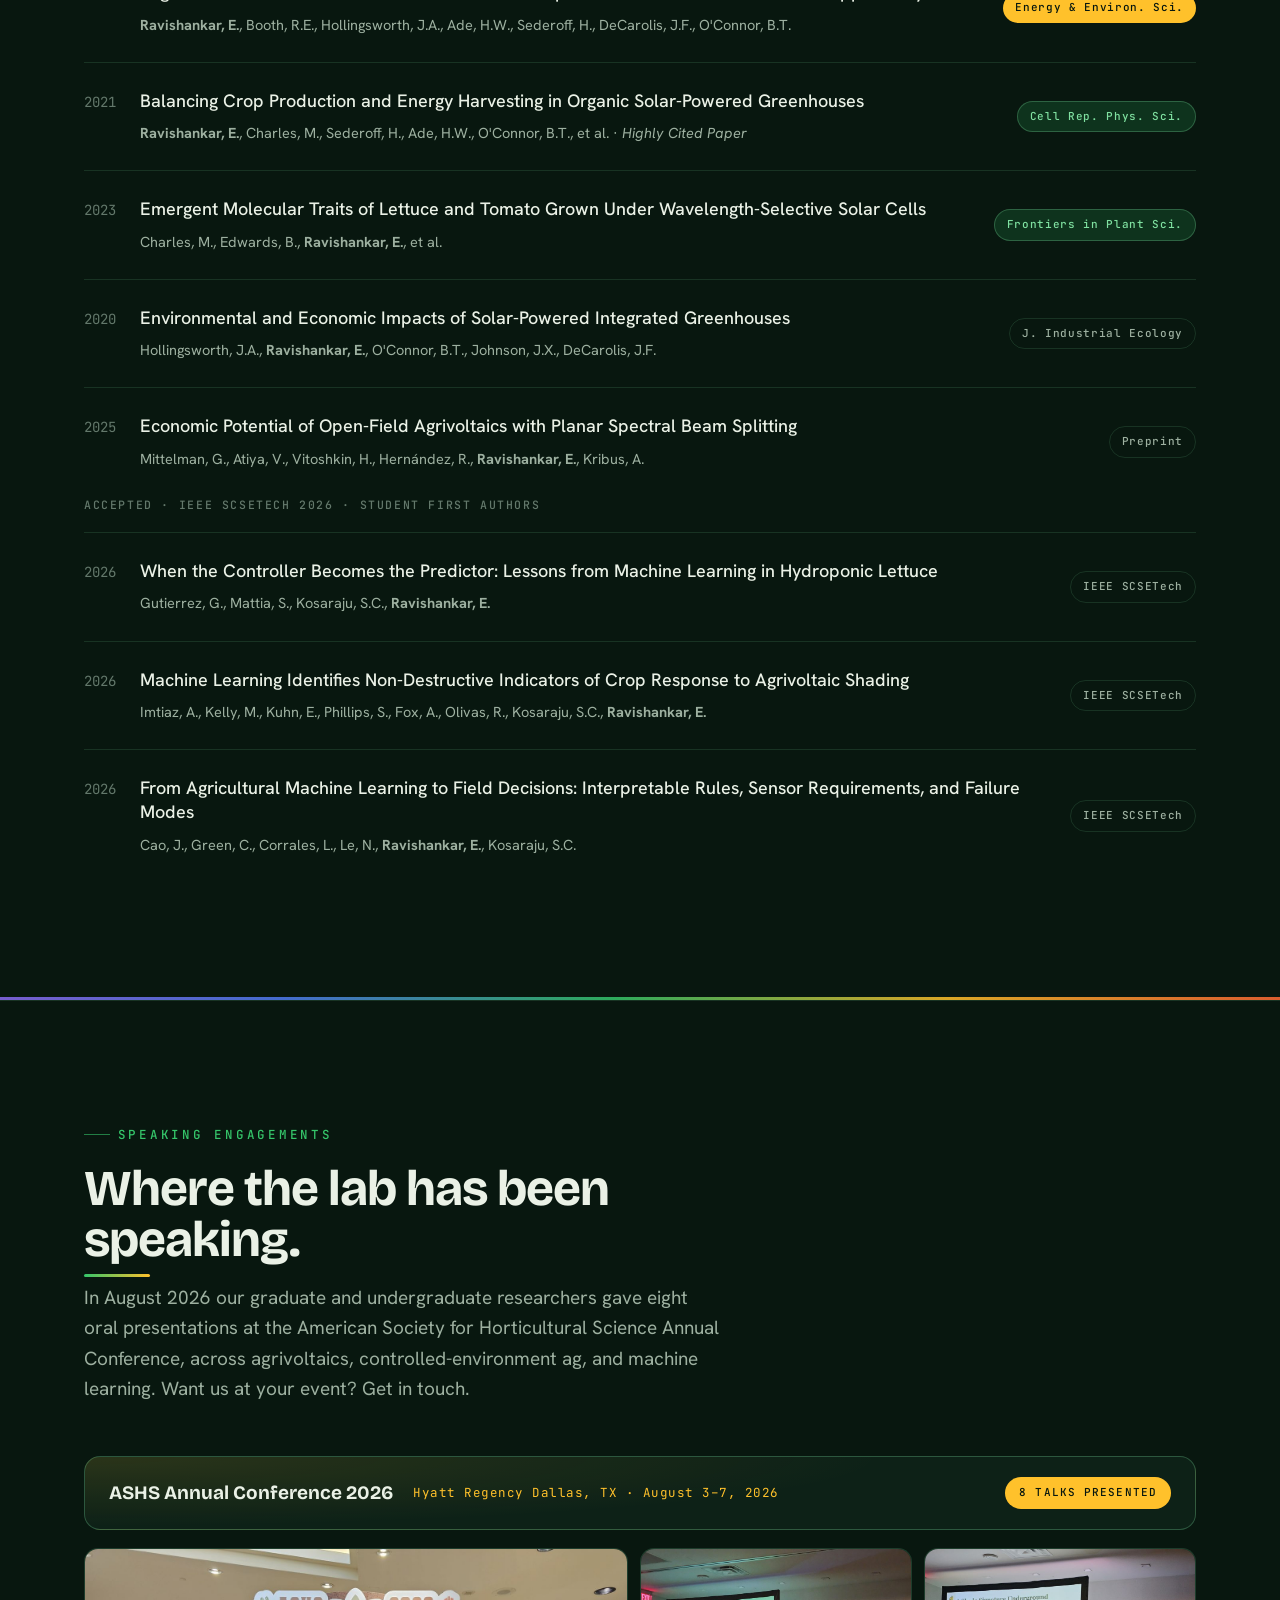
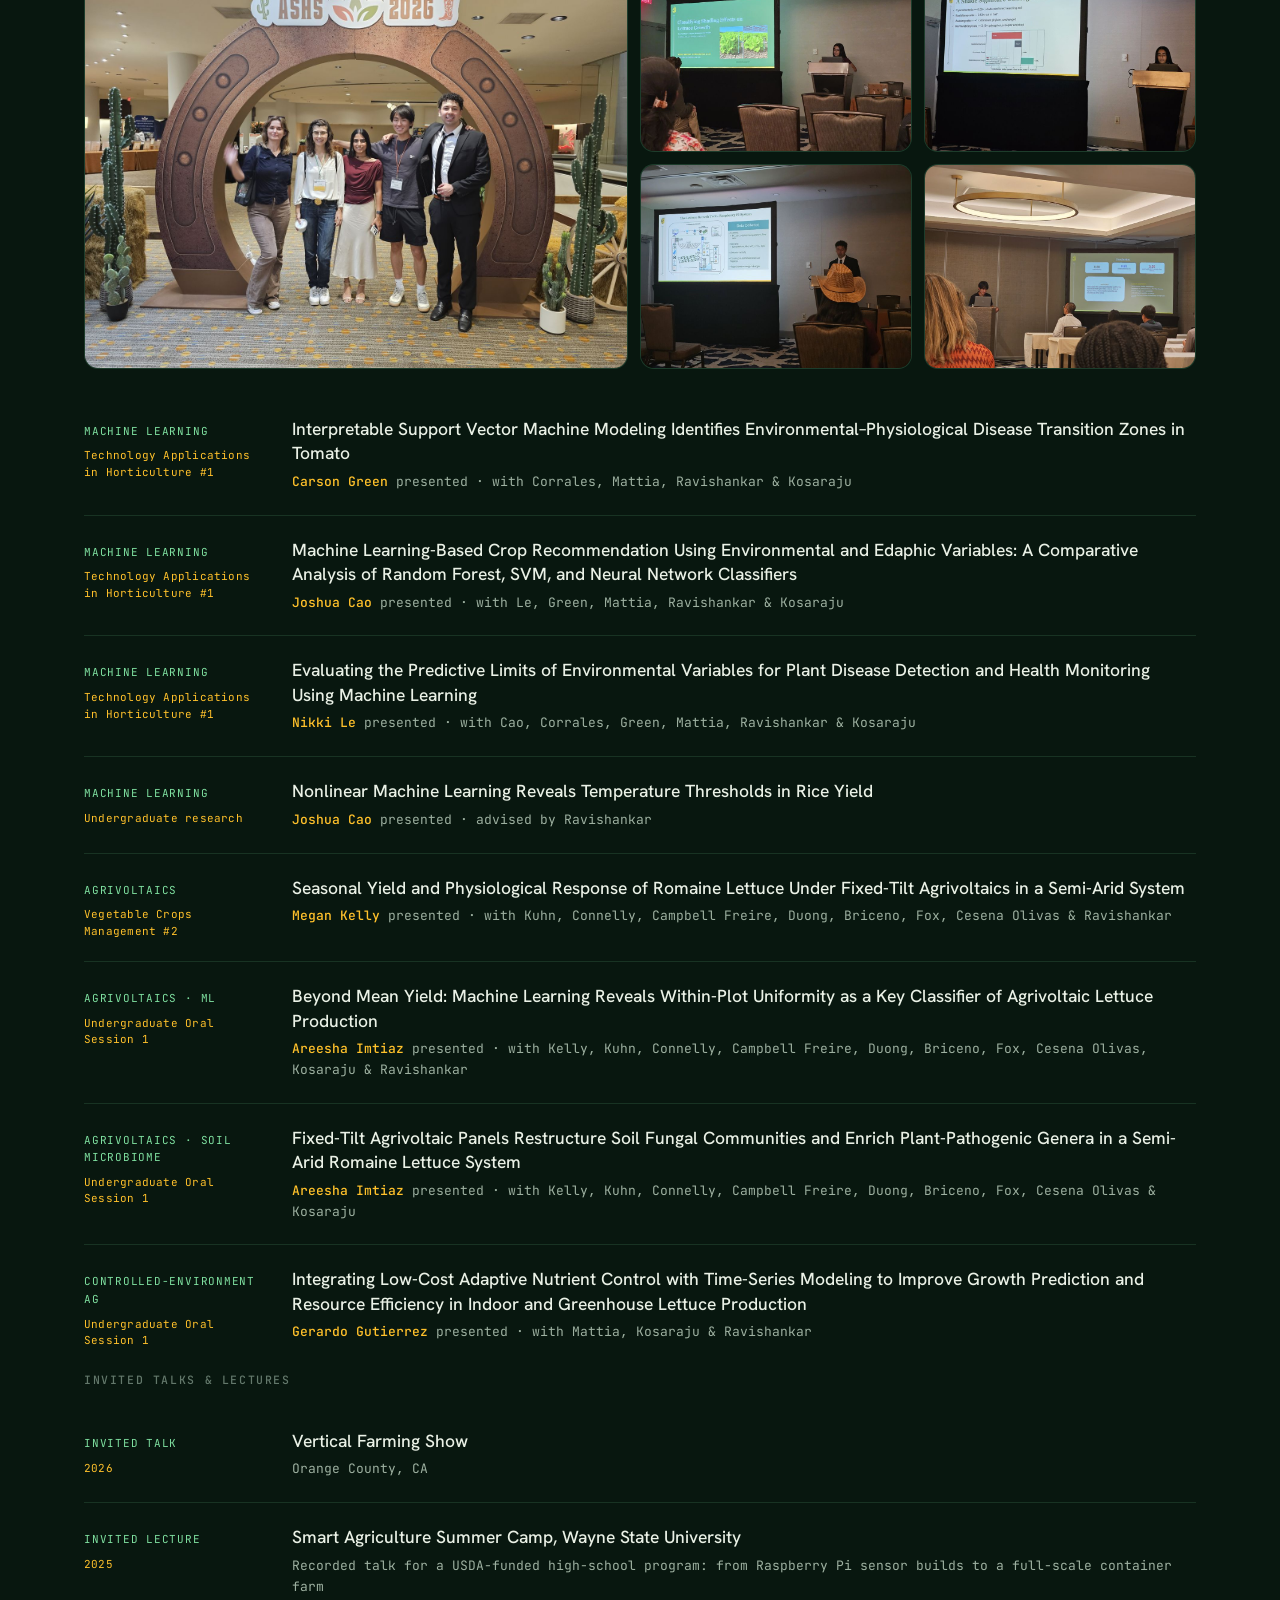
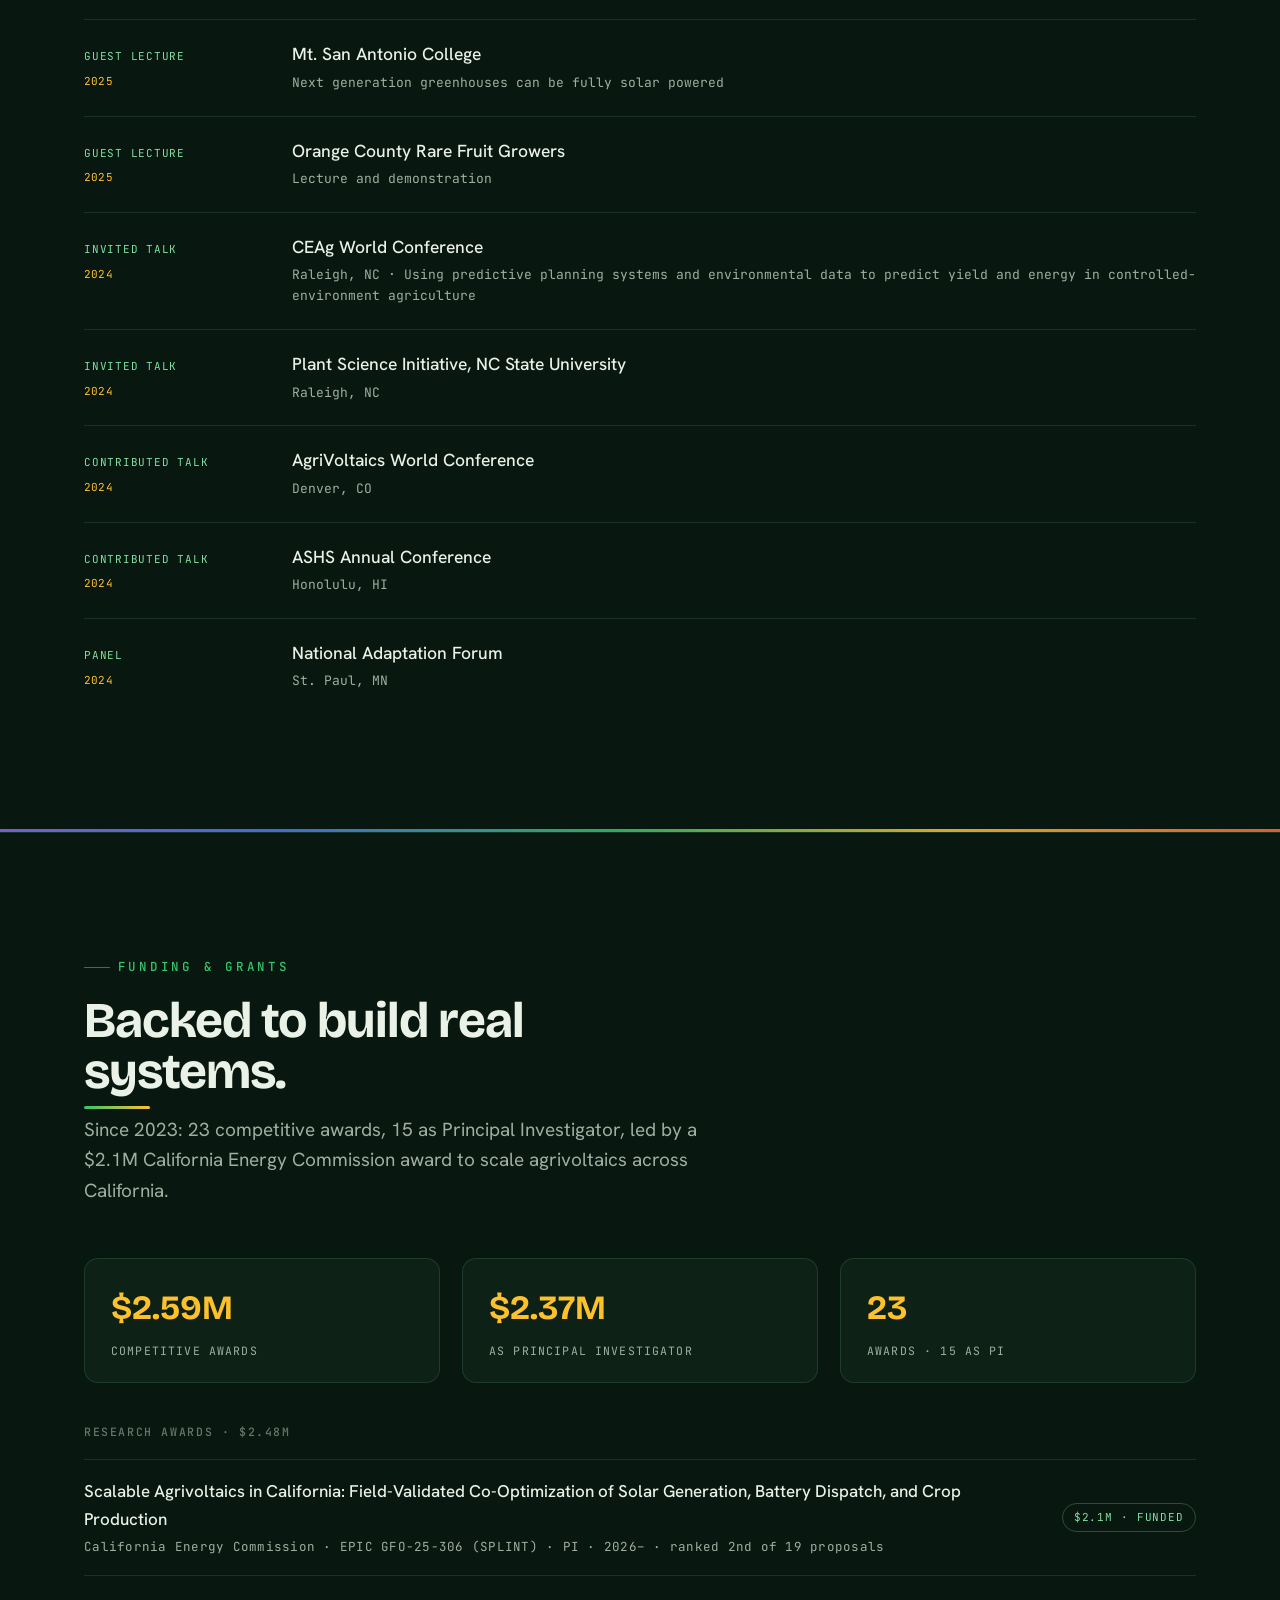
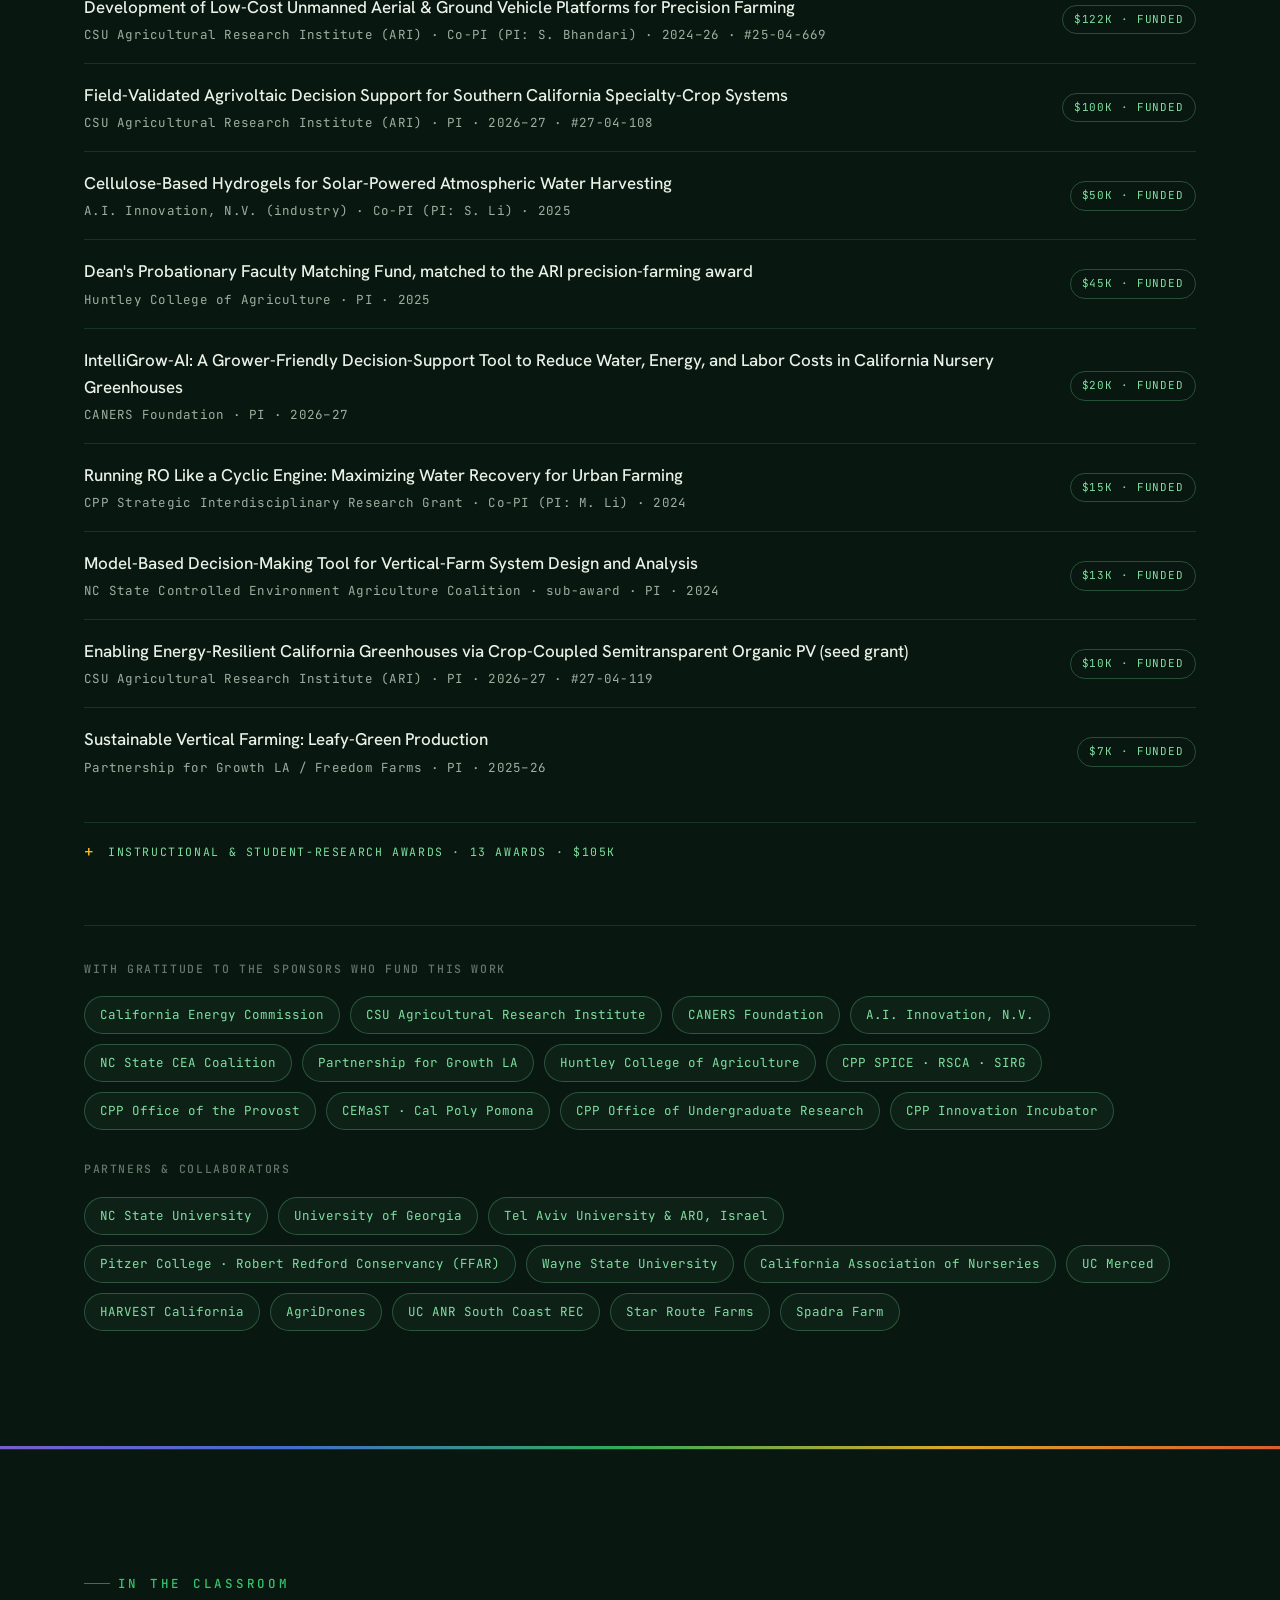
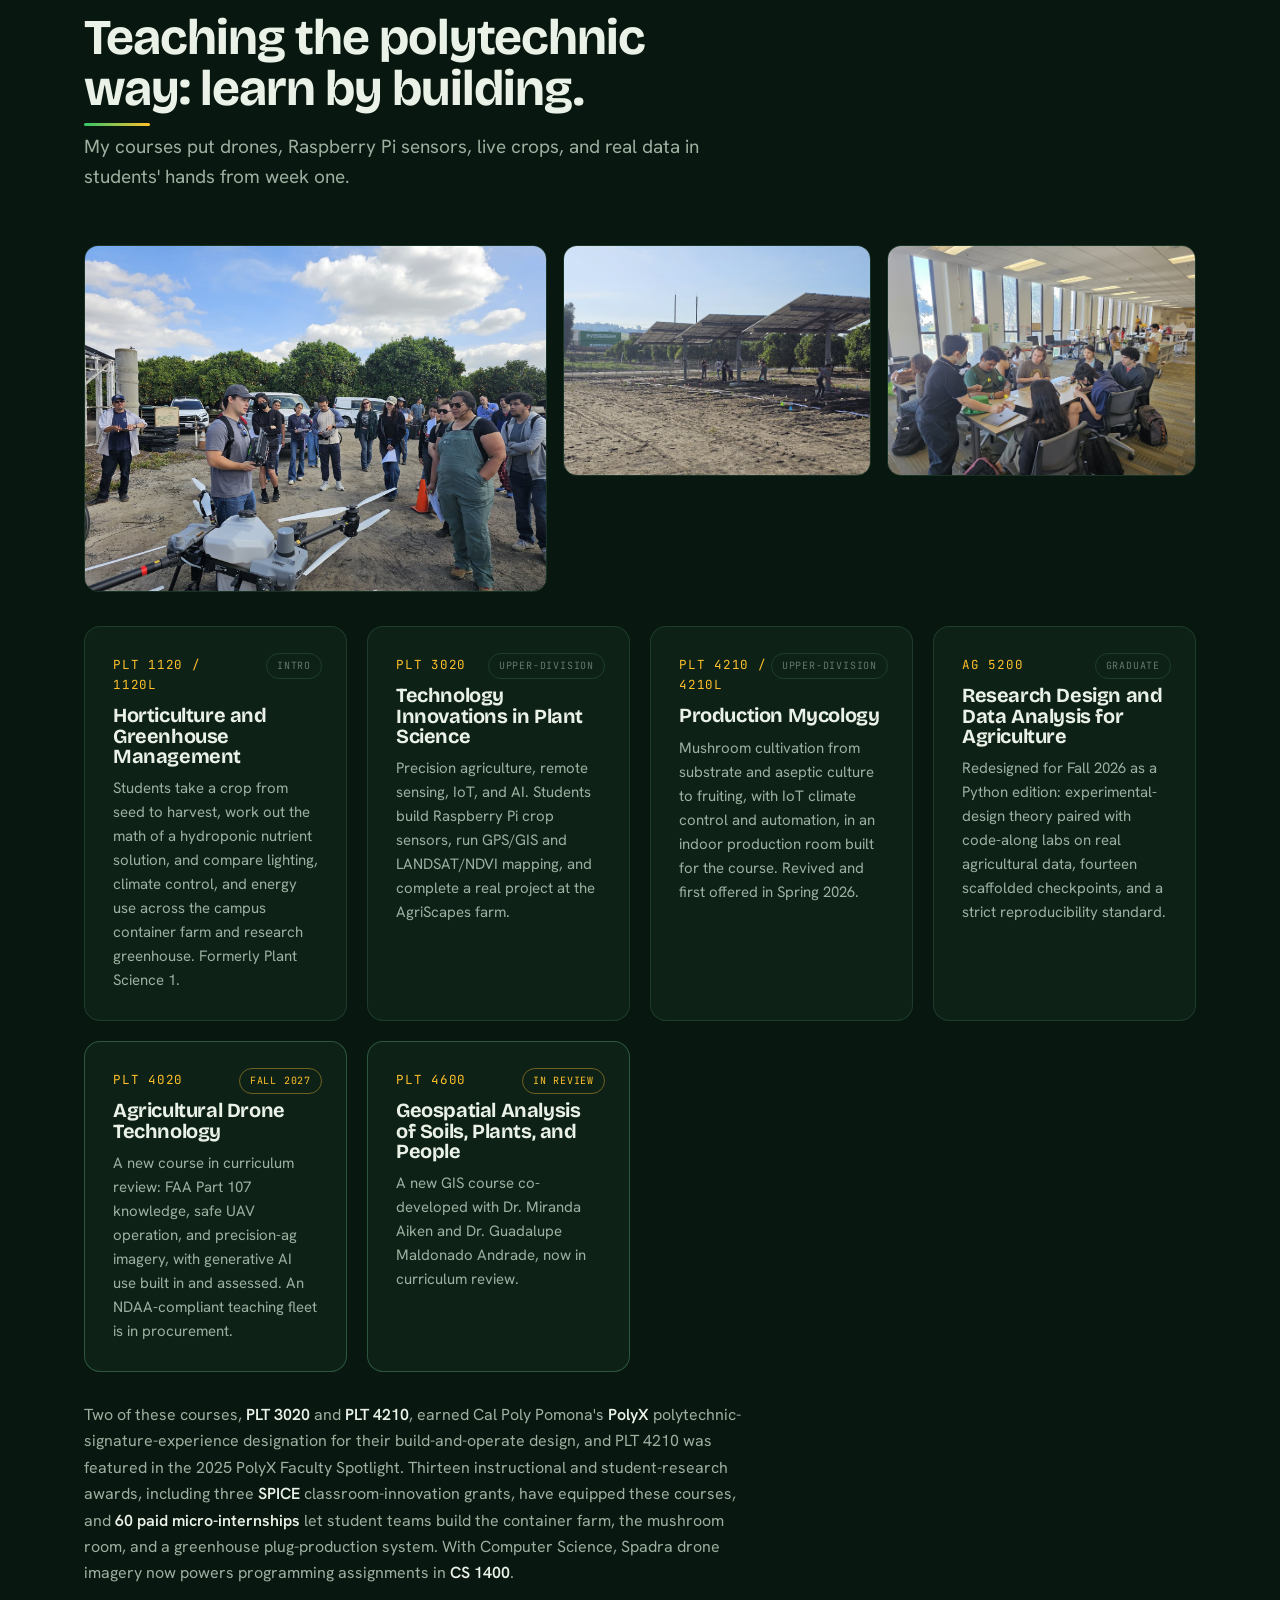
==== commit 30dea528: "Mark three IEEE SCSETech 2026 student papers as accepted; add news item Co-Authored-By: Claude Opus " ====
--- a/index.html
+++ b/index.html
@@ -874,7 +874,7 @@
     </div>
 
     <div class="reveal">
-      <div class="thanks-h pub-sub">Under review · student first authors</div>
+      <div class="thanks-h pub-sub">Accepted · IEEE SCSETech 2026 · student first authors</div>
       <div class="pub">
         <div class="py">2026</div>
         <div><p class="pt">When the Controller Becomes the Predictor: Lessons from Machine Learning in Hydroponic Lettuce</p><p class="pa">Gutierrez, G., Mattia, S., Kosaraju, S.C., <strong>Ravishankar, E.</strong></p></div>
@@ -1369,6 +1369,7 @@
       <p>Papers, grants, and milestones as they happen. Send me your latest talks, awards, and new members to keep this current.</p>
     </div>
     <div class="news reveal">
+      <div class="nitem"><div class="nd">Oct 2026</div><div class="nb"><span class="ntag paper">Papers</span>All three of our <strong>student-first-author papers</strong> were accepted for publication at the <strong>IEEE International Conference on Smart Connected Systems and Emerging Technologies (SCSETech 2026)</strong>. Areesha Imtiaz and Megan Kelly find that plant height is a promising non-destructive way to tell lettuce grown under agrivoltaic panels from full-sun lettuce. Gerardo Gutierrez and Samuel Mattia show how a closed-loop hydroponic controller can fool a machine-learning model into seeing crop response. Joshua Cao and Carson Green present a procedure for turning crop-sensing models into simple field rules and sensor requirements. All three are co-advised with Dr. Sai Chandra Kosaraju (Computer Science), and the papers will be presented in December. <a href="#publications" style="color:var(--leaf)">See the papers →</a></div></div>
       <div class="nitem"><div class="nd">Sep 2026</div><div class="nb"><span class="ntag grant">Grant</span>The lab won a <strong>$2.1M California Energy Commission</strong> EPIC award under the SPLINT program, ranked 2nd of 19 proposals. With Co-PIs Sai Chandra Kosaraju, Aaron Fox, and Brianna Posadas and partners at UC Merced, HARVEST California, and AgriDrones, we will build and field-test an open-source tool that co-optimizes solar generation, battery dispatch, and crop production at five California sites. <a href="#splint" style="color:var(--leaf)">About the project →</a></div></div>
       <div class="nitem"><div class="nd">Sep 2026</div><div class="nb"><span class="ntag milestone">Outreach</span>Hosted the <strong>California Association of Nurseries</strong> at Cal Poly Pomona on Sept. 17. Members toured the container vertical farm, the greenhouses near the Farm Store, and the mushroom and hydroponic systems, then visited the agrivoltaic project at Spadra Farm run with Pitzer College. Students who built and run these systems explained what they are learning, and four undergraduates presented their research.
         <span class="nsrc">Featured in Huntley College News, September 2026: "Nursery Association Tours Ag Facilities"</span>
@@ -1394,7 +1395,6 @@
       <div class="nitem"><div class="nd">2026</div><div class="nb"><span class="ntag milestone">Milestone</span>Samuel Mattia completed his <strong>M.S. thesis</strong> on low-cost, open-source automation for hydroponic lettuce and was selected as an <strong>AmericanHort Scholar</strong>, one of six nationally.</div></div>
       <div class="nitem"><div class="nd">2026</div><div class="nb"><span class="ntag grant">Grant</span>New PI awards from the <strong>CSU Agricultural Research Institute</strong> ($100K, plus a $10K seed grant) and the <strong>CANERS Foundation</strong> ($20K) fund agrivoltaic decision support, organic-PV greenhouses, and a nursery decision-support tool.</div></div>
       <div class="nitem"><div class="nd">2026</div><div class="nb"><span class="ntag milestone">Milestone</span>Invention disclosure <strong>CPP2026-003</strong> filed for the lab's coupled greenhouse energy and crop-growth simulator, after a freedom-to-operate review found no high-relevance prior art.</div></div>
-      <div class="nitem"><div class="nd">2026</div><div class="nb"><span class="ntag paper">Papers</span>Three <strong>student-first-author papers</strong> on machine learning for hydroponics, agrivoltaics, and field decisions submitted to IEEE SCSETech 2026.</div></div>
       <div class="nitem"><div class="nd">2026</div><div class="nb"><span class="ntag paper">Paper</span>New first-author study in <strong>Energy Conversion &amp; Management: X</strong> benchmarks spectrum-splitting agrivoltaics with spectrally resolved ray-tracing and mechanistic crop modeling, improving water-use efficiency ~15% while holding yields within 5–12% of open-field across arid and humid climates. <a href="https://doi.org/10.1016/j.ecmx.2026.101987" target="_blank" rel="noopener" style="color:var(--leaf)">Read it →</a></div></div>
       <div class="nitem"><div class="nd">2026</div><div class="nb"><span class="ntag paper">Paper</span>Collaboration with the University of Georgia published in <strong>Agronomy</strong>, showing agrivoltaic high tunnels can power themselves and still hold crop yield in a subtropical climate. <a href="https://doi.org/10.3390/agronomy16131299" target="_blank" rel="noopener" style="color:var(--leaf)">Read it →</a></div></div>
       <div class="nitem"><div class="nd">2025</div><div class="nb"><span class="ntag milestone">Milestone</span>Dr. Ravishankar became <strong>Graduate Program Coordinator</strong> for the Plant Science M.S. program, and PLT 4210 Production Mycology was featured in the university's <strong>PolyX Faculty Spotlight</strong>.</div></div>
